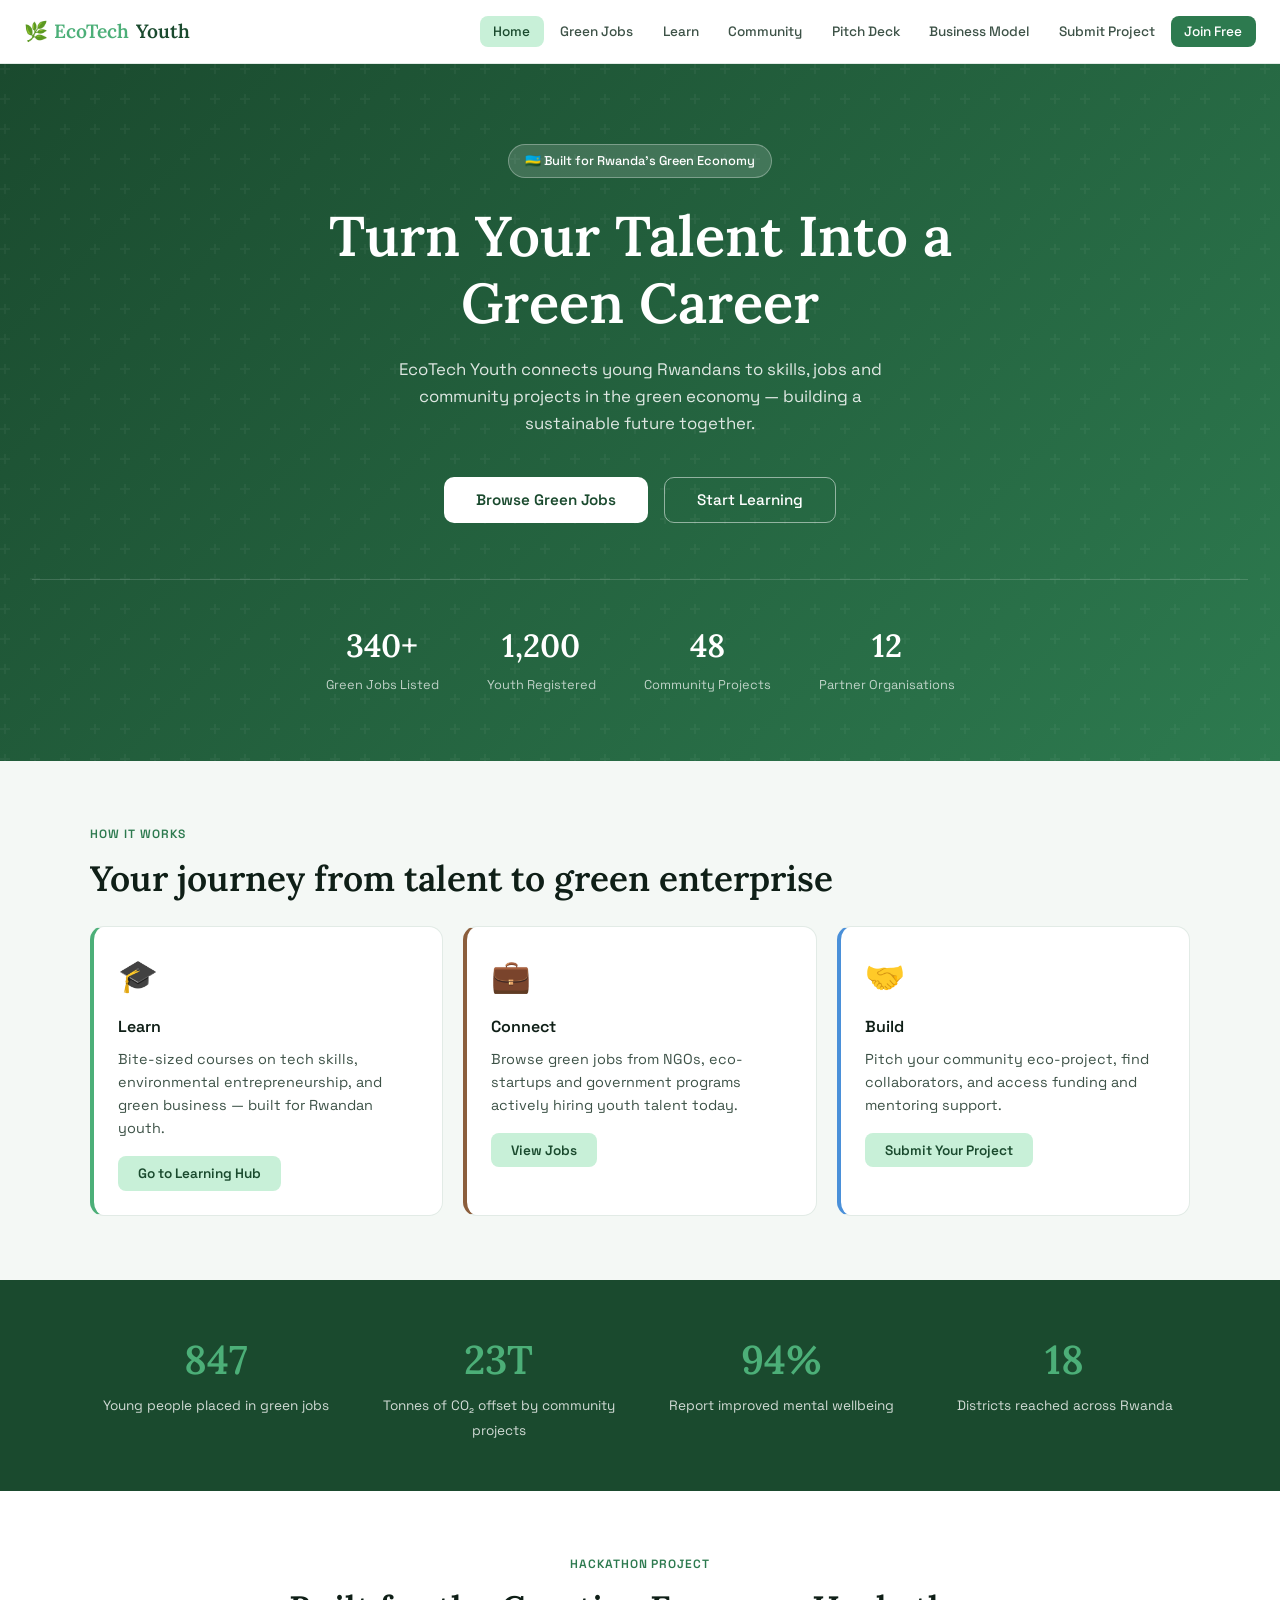
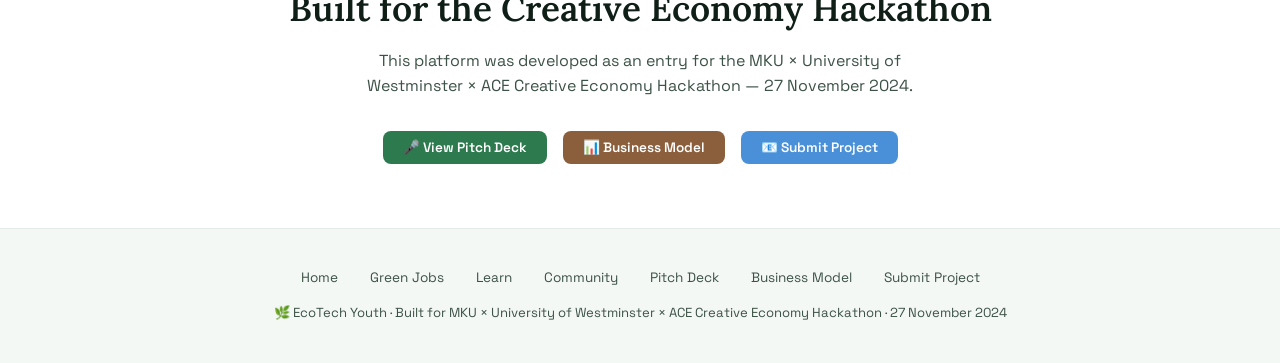
==== index.html @ d00755b8 "Add files via upload" ====
<!DOCTYPE html>
<html lang="en">
<head>
<meta charset="UTF-8">
<meta name="viewport" content="width=device-width, initial-scale=1, viewport-fit=cover">
<title>EcoTech Youth — Rwanda's Green Economy Platform</title>
<link href="https://fonts.googleapis.com/css2?family=Space+Grotesk:wght@400;500;600;700&family=Lora:ital,wght@0,400;0,600;1,400&display=swap" rel="stylesheet">
<style>
:root {
  --green-deep: #1a4a2e; --green-mid: #2d7a4f; --green-fresh: #4caf78;
  --green-light: #c8f0d8; --earth: #8b5e3c; --earth-light: #f5ede4;
  --sky: #e8f4fd; --ink: #0f1f17; --ink-soft: #3d5247;
  --white: #ffffff; --grey-line: #e2ebe6; --grey-soft: #f4f8f5;
  --font-body: 'Space Grotesk', sans-serif; --font-display: 'Lora', serif;
  color-scheme: light;
}
@media (prefers-color-scheme: dark) {
  :root:not([data-theme="light"]) {
    --green-deep:#c8f0d8;--green-mid:#4caf78;--green-fresh:#2d7a4f;
    --green-light:#1a3a28;--earth:#d4a07a;--earth-light:#2a1f18;
    --sky:#0f1e2a;--ink:#e8f4ee;--ink-soft:#a8c4b4;
    --white:#111f17;--grey-line:#1e3028;--grey-soft:#141f1a;
    color-scheme:dark;
  }
}
*,*::before,*::after{box-sizing:border-box;margin:0;padding:0;}
html{scroll-behavior:smooth;}
body{font-family:var(--font-body);background:var(--white);color:var(--ink);font-size:16px;line-height:1.6;}

/* NAV */
nav{position:sticky;top:0;z-index:100;background:var(--white);border-bottom:1px solid var(--grey-line);padding:0 1.5rem;display:flex;align-items:center;justify-content:space-between;height:64px;}
.nav-logo{font-family:var(--font-display);font-size:1.2rem;font-weight:600;color:var(--green-deep);text-decoration:none;display:flex;align-items:center;gap:0.4rem;cursor:pointer;}
.nav-logo span{color:var(--green-fresh);}
.nav-links{display:flex;gap:0.15rem;list-style:none;flex-wrap:wrap;}
.nav-links button{background:none;border:none;font-family:var(--font-body);font-size:0.85rem;font-weight:500;color:var(--ink-soft);padding:0.45rem 0.85rem;border-radius:8px;cursor:pointer;transition:background .15s,color .15s;}
.nav-links button:hover,.nav-links button.active{background:var(--green-light);color:var(--green-deep);}
.nav-cta{background:var(--green-mid)!important;color:var(--white)!important;border-radius:8px!important;}
.nav-cta:hover{background:var(--green-deep)!important;}
.nav-hamburger{display:none;background:none;border:none;font-size:1.5rem;cursor:pointer;color:var(--ink);}
@media(max-width:768px){.nav-links{display:none;}.nav-hamburger{display:block;}}
.nav-links.open{display:flex;flex-direction:column;position:absolute;top:64px;left:0;right:0;background:var(--white);border-bottom:1px solid var(--grey-line);padding:1rem;z-index:99;gap:0.25rem;}

/* PAGES */
.page{display:none;}.page.active{display:block;}

/* HERO */
.hero{background:linear-gradient(135deg,var(--green-deep) 0%,var(--green-mid) 100%);color:var(--white);padding:5rem 2rem 4rem;text-align:center;position:relative;overflow:hidden;}
.hero::before{content:'';position:absolute;inset:0;background:url("data:image/svg+xml,%3Csvg width='60' height='60' viewBox='0 0 60 60' xmlns='http://www.w3.org/2000/svg'%3E%3Cg fill='%23ffffff' fill-opacity='0.04'%3E%3Cpath d='M36 34v-4h-2v4h-4v2h4v4h2v-4h4v-2h-4zm0-30V0h-2v4h-4v2h4v4h2V6h4V4h-4zM6 34v-4H4v4H0v2h4v4h2v-4h4v-2H6zM6 4V0H4v4H0v2h4v4h2V6h4V4H6z'/%3E%3C/g%3E%3C/svg%3E");}
.hero-badge{display:inline-block;background:rgba(255,255,255,0.15);border:1px solid rgba(255,255,255,0.3);padding:.35rem 1rem;border-radius:100px;font-size:.8rem;font-weight:500;margin-bottom:1.5rem;}
.hero h1{font-family:var(--font-display);font-size:clamp(2rem,5vw,3.5rem);font-weight:600;line-height:1.2;max-width:700px;margin:0 auto 1.25rem;}
.hero p{font-size:1.05rem;opacity:.85;max-width:540px;margin:0 auto 2.5rem;}
.hero-actions{display:flex;gap:1rem;justify-content:center;flex-wrap:wrap;}
.btn-primary{background:var(--white);color:var(--green-deep);font-family:var(--font-body);font-weight:600;font-size:.95rem;padding:.8rem 2rem;border-radius:10px;border:none;cursor:pointer;transition:transform .15s,box-shadow .15s;}
.btn-primary:hover{transform:translateY(-2px);box-shadow:0 8px 24px rgba(0,0,0,.2);}
.btn-outline{background:transparent;color:var(--white);font-family:var(--font-body);font-weight:500;font-size:.95rem;padding:.8rem 2rem;border-radius:10px;border:1.5px solid rgba(255,255,255,.5);cursor:pointer;transition:background .15s;}
.btn-outline:hover{background:rgba(255,255,255,.1);}
.hero-stats{display:flex;justify-content:center;gap:3rem;margin-top:3.5rem;padding-top:2.5rem;border-top:1px solid rgba(255,255,255,.15);flex-wrap:wrap;}
.stat{text-align:center;}
.stat-number{font-family:var(--font-display);font-size:2rem;font-weight:600;display:block;}
.stat-label{font-size:.8rem;opacity:.7;}

/* SHARED SECTION */
section{padding:4rem 2rem;}
.section-inner{max-width:1100px;margin:0 auto;}
.section-label{font-size:.75rem;font-weight:600;text-transform:uppercase;letter-spacing:.08em;color:var(--green-mid);margin-bottom:.75rem;}
.section-title{font-family:var(--font-display);font-size:clamp(1.6rem,3vw,2.2rem);font-weight:600;color:var(--ink);margin-bottom:1rem;line-height:1.3;}
.section-sub{color:var(--ink-soft);font-size:1rem;max-width:540px;margin-bottom:2.5rem;}

/* CARDS */
.cards-grid{display:grid;grid-template-columns:repeat(auto-fill,minmax(300px,1fr));gap:1.25rem;}
.card{background:var(--white);border:1px solid var(--grey-line);border-radius:14px;padding:1.5rem;transition:box-shadow .2s,transform .2s;}
.card:hover{box-shadow:0 8px 32px rgba(0,0,0,.08);transform:translateY(-3px);}

/* JOB BOARD */
.job-filters{display:flex;gap:.75rem;margin-bottom:2rem;flex-wrap:wrap;}
.filter-btn{background:var(--grey-soft);border:1.5px solid var(--grey-line);border-radius:100px;padding:.4rem 1.1rem;font-family:var(--font-body);font-size:.85rem;font-weight:500;color:var(--ink-soft);cursor:pointer;transition:all .15s;}
.filter-btn:hover,.filter-btn.active{background:var(--green-light);border-color:var(--green-fresh);color:var(--green-deep);}
.job-card{display:flex;flex-direction:column;gap:.75rem;}
.job-top{display:flex;justify-content:space-between;align-items:flex-start;gap:1rem;}
.job-org{display:flex;align-items:center;gap:.75rem;}
.org-icon{width:44px;height:44px;border-radius:10px;display:flex;align-items:center;justify-content:center;font-size:1.3rem;flex-shrink:0;}
.org-name{font-weight:600;font-size:.9rem;color:var(--ink);}
.org-loc{font-size:.8rem;color:var(--ink-soft);}
.job-badge{font-size:.72rem;font-weight:600;padding:.3rem .75rem;border-radius:100px;white-space:nowrap;}
.badge-green{background:var(--green-light);color:var(--green-deep);}
.badge-earth{background:var(--earth-light);color:var(--earth);}
.badge-sky{background:var(--sky);color:#1a5a7a;}
.job-title{font-weight:600;font-size:1.05rem;color:var(--ink);}
.job-desc{font-size:.88rem;color:var(--ink-soft);line-height:1.5;}
.job-tags{display:flex;gap:.5rem;flex-wrap:wrap;}
.tag{font-size:.75rem;padding:.25rem .65rem;background:var(--grey-soft);border-radius:100px;color:var(--ink-soft);}
.job-footer{display:flex;justify-content:space-between;align-items:center;padding-top:.75rem;border-top:1px solid var(--grey-line);}
.job-pay{font-weight:600;font-size:.9rem;color:var(--green-mid);}
.job-deadline{font-size:.8rem;color:var(--ink-soft);}
.apply-btn{background:var(--green-mid);color:var(--white);border:none;border-radius:8px;padding:.5rem 1.25rem;font-family:var(--font-body);font-size:.85rem;font-weight:600;cursor:pointer;transition:background .15s;}
.apply-btn:hover{background:var(--green-deep);}

/* LEARNING */
.course-card{display:flex;flex-direction:column;gap:1rem;}
.course-thumb{height:140px;border-radius:10px;display:flex;align-items:center;justify-content:center;font-size:3rem;}
.progress-bar{height:5px;background:var(--grey-line);border-radius:100px;overflow:hidden;margin-top:.5rem;}
.progress-fill{height:100%;background:var(--green-fresh);border-radius:100px;}
.course-meta{display:flex;justify-content:space-between;align-items:center;font-size:.8rem;color:var(--ink-soft);}
.course-title{font-weight:600;font-size:1rem;color:var(--ink);}
.course-desc{font-size:.88rem;color:var(--ink-soft);}
.start-btn{background:var(--green-light);color:var(--green-deep);border:none;border-radius:8px;padding:.55rem 1.25rem;font-family:var(--font-body);font-size:.85rem;font-weight:600;cursor:pointer;transition:background .15s;align-self:flex-start;}
.start-btn:hover{background:var(--green-fresh);color:var(--white);}

/* COMMUNITY */
.community-grid{display:grid;grid-template-columns:1fr 1fr;gap:1.25rem;}
@media(max-width:700px){.community-grid{grid-template-columns:1fr;}}
.project-card{display:flex;flex-direction:column;gap:.75rem;}
.project-header{display:flex;align-items:center;gap:.75rem;}
.project-icon{width:48px;height:48px;border-radius:12px;display:flex;align-items:center;justify-content:center;font-size:1.5rem;flex-shrink:0;}
.project-title{font-weight:600;font-size:1rem;}
.project-author{font-size:.8rem;color:var(--ink-soft);}
.project-desc{font-size:.88rem;color:var(--ink-soft);line-height:1.5;}
.project-funding{display:flex;justify-content:space-between;align-items:center;padding-top:.75rem;border-top:1px solid var(--grey-line);}
.funding-bar{flex:1;height:6px;background:var(--grey-line);border-radius:100px;overflow:hidden;margin:0 1rem;}
.funding-fill{height:100%;background:linear-gradient(90deg,var(--green-fresh),var(--green-mid));border-radius:100px;}
.funding-label{font-size:.78rem;color:var(--ink-soft);white-space:nowrap;}
.funding-pct{font-weight:700;font-size:.85rem;color:var(--green-mid);}
.support-btn{background:var(--green-mid);color:var(--white);border:none;border-radius:8px;padding:.5rem 1.1rem;font-family:var(--font-body);font-size:.82rem;font-weight:600;cursor:pointer;transition:background .15s;}
.support-btn:hover{background:var(--green-deep);}

/* IMPACT */
.impact-strip{background:var(--green-deep);color:var(--white);padding:3rem 2rem;}
.impact-grid{max-width:1100px;margin:0 auto;display:grid;grid-template-columns:repeat(auto-fit,minmax(200px,1fr));gap:2rem;text-align:center;}
.impact-num{font-family:var(--font-display);font-size:2.5rem;font-weight:600;color:var(--green-fresh);display:block;}
.impact-label{font-size:.85rem;opacity:.8;}

/* PITCH DECK */
.pitch-nav{display:flex;align-items:center;justify-content:space-between;margin-bottom:1.5rem;gap:1rem;}
.pitch-counter{font-size:.9rem;color:var(--ink-soft);font-weight:500;}
.slide-btn{background:var(--grey-soft);border:1.5px solid var(--grey-line);border-radius:8px;padding:.5rem 1.2rem;font-family:var(--font-body);font-size:.9rem;font-weight:600;color:var(--ink);cursor:pointer;transition:all .15s;}
.slide-btn:hover:not(:disabled){background:var(--green-light);border-color:var(--green-fresh);color:var(--green-deep);}
.slide-btn:disabled{opacity:.35;cursor:not-allowed;}
.slide-dots{display:flex;gap:.5rem;}
.dot{width:8px;height:8px;border-radius:50%;background:var(--grey-line);cursor:pointer;transition:background .15s;}
.dot.active{background:var(--green-mid);}
.pitch-slide{display:none;background:linear-gradient(135deg,var(--green-deep),var(--green-mid));border-radius:20px;padding:3rem 2.5rem;color:var(--white);min-height:380px;position:relative;overflow:hidden;}
.pitch-slide.active{display:flex;flex-direction:column;justify-content:center;}
.pitch-slide::before{content:'';position:absolute;top:-40px;right:-40px;width:200px;height:200px;background:rgba(255,255,255,.05);border-radius:50%;}
.pitch-slide::after{content:'';position:absolute;bottom:-60px;left:-30px;width:160px;height:160px;background:rgba(255,255,255,.04);border-radius:50%;}
.slide-num{font-size:.75rem;opacity:.6;margin-bottom:1rem;font-weight:500;}
.slide-title{font-family:var(--font-display);font-size:clamp(1.5rem,3vw,2.2rem);font-weight:600;margin-bottom:1.25rem;line-height:1.2;}
.slide-body{font-size:.95rem;opacity:.88;line-height:1.7;max-width:620px;}
.slide-body ul{padding-left:1.25rem;margin-top:.5rem;}
.slide-body li{margin-bottom:.4rem;}
.slide-emoji{font-size:3rem;margin-bottom:1rem;}
.slide-cols{display:grid;grid-template-columns:1fr 1fr;gap:1.5rem;margin-top:1rem;}
.slide-col{background:rgba(255,255,255,.1);border-radius:12px;padding:1rem;}
.slide-col-title{font-weight:600;font-size:.9rem;margin-bottom:.5rem;}
.slide-col-body{font-size:.82rem;opacity:.85;line-height:1.6;}
.timer-bar{position:absolute;bottom:0;left:0;height:3px;background:var(--green-fresh);transition:width .3s;}

/* ENTERPRISE MODEL */
.biz-grid{display:grid;grid-template-columns:repeat(auto-fill,minmax(260px,1fr));gap:1.25rem;margin-bottom:2rem;}
.biz-card{border-radius:14px;padding:1.5rem;border:1px solid var(--grey-line);}
.biz-icon{font-size:1.8rem;margin-bottom:.75rem;}
.biz-title{font-weight:600;font-size:1rem;margin-bottom:.5rem;color:var(--ink);}
.biz-desc{font-size:.85rem;color:var(--ink-soft);line-height:1.6;}
.revenue-row{display:flex;align-items:center;gap:1rem;padding:.85rem 1.2rem;background:var(--grey-soft);border-radius:10px;margin-bottom:.6rem;}
.rev-icon{font-size:1.3rem;}
.rev-name{font-weight:600;font-size:.9rem;flex:1;}
.rev-amount{font-weight:700;font-size:.95rem;color:var(--green-mid);}
.rev-bar-wrap{flex:2;height:8px;background:var(--grey-line);border-radius:100px;overflow:hidden;}
.rev-bar{height:100%;background:linear-gradient(90deg,var(--green-fresh),var(--green-mid));border-radius:100px;}

/* SUBMIT PROJECT */
.submit-form{max-width:680px;margin:0 auto;}
.form-group{margin-bottom:1.25rem;}
.form-label{display:block;font-weight:600;font-size:.88rem;margin-bottom:.5rem;color:var(--ink);}
.form-input,.form-textarea,.form-select{width:100%;border:1.5px solid var(--grey-line);border-radius:10px;padding:.75rem 1rem;font-family:var(--font-body);font-size:.9rem;color:var(--ink);background:var(--white);outline:none;transition:border-color .15s;}
.form-input:focus,.form-textarea:focus,.form-select:focus{border-color:var(--green-fresh);}
.form-textarea{resize:vertical;min-height:120px;}
.form-row{display:grid;grid-template-columns:1fr 1fr;gap:1rem;}
@media(max-width:600px){.form-row{grid-template-columns:1fr;}}
.form-submit{background:var(--green-mid);color:var(--white);border:none;border-radius:12px;padding:.9rem 2.5rem;font-family:var(--font-body);font-size:1rem;font-weight:600;cursor:pointer;transition:background .15s;width:100%;margin-top:.5rem;}
.form-submit:hover{background:var(--green-deep);}
.form-note{font-size:.8rem;color:var(--ink-soft);margin-top:.4rem;}
.submit-success{text-align:center;padding:3rem 1rem;display:none;}
.submit-success .big-check{font-size:4rem;display:block;margin-bottom:1rem;}
.submit-success h3{font-family:var(--font-display);font-size:1.5rem;margin-bottom:.75rem;}
.submit-success p{color:var(--ink-soft);max-width:420px;margin:0 auto;}
.char-counter{font-size:.75rem;color:var(--ink-soft);text-align:right;margin-top:.25rem;}

/* MODAL */
.modal-overlay{display:none;position:fixed;inset:0;background:rgba(0,0,0,.5);z-index:200;align-items:center;justify-content:center;padding:1rem;}
.modal-overlay.open{display:flex;}
.modal{background:var(--white);border-radius:16px;padding:2rem;max-width:480px;width:100%;position:relative;}
.modal-close{position:absolute;top:1rem;right:1rem;background:var(--grey-soft);border:none;border-radius:8px;width:32px;height:32px;cursor:pointer;font-size:1rem;display:flex;align-items:center;justify-content:center;color:var(--ink-soft);}
.modal h3{font-family:var(--font-display);font-size:1.3rem;margin-bottom:.5rem;color:var(--ink);}
.modal p{font-size:.9rem;color:var(--ink-soft);margin-bottom:1.5rem;}
.modal-input{width:100%;border:1.5px solid var(--grey-line);border-radius:10px;padding:.75rem 1rem;font-family:var(--font-body);font-size:.9rem;color:var(--ink);background:var(--white);margin-bottom:1rem;outline:none;transition:border-color .15s;}
.modal-input:focus{border-color:var(--green-fresh);}
.modal-submit{width:100%;background:var(--green-mid);color:var(--white);border:none;border-radius:10px;padding:.85rem;font-family:var(--font-body);font-size:1rem;font-weight:600;cursor:pointer;transition:background .15s;}
.modal-submit:hover{background:var(--green-deep);}
.success-msg{display:none;text-align:center;padding:1rem 0;}
.success-msg .check{font-size:3rem;display:block;margin-bottom:.75rem;}
.success-msg h4{font-family:var(--font-display);font-size:1.2rem;margin-bottom:.5rem;}
.success-msg p{color:var(--ink-soft);font-size:.9rem;}

/* TOAST */
.toast{position:fixed;bottom:2rem;right:2rem;background:var(--green-deep);color:var(--white);padding:.85rem 1.5rem;border-radius:10px;font-size:.9rem;font-weight:500;z-index:300;transform:translateY(100px);opacity:0;transition:transform .3s,opacity .3s;max-width:320px;}
.toast.show{transform:translateY(0);opacity:1;}

/* FOOTER */
footer{background:var(--grey-soft);border-top:1px solid var(--grey-line);padding:2.5rem 2rem;text-align:center;}
.footer-links{display:flex;justify-content:center;gap:2rem;margin-bottom:1rem;flex-wrap:wrap;}
.footer-links button{background:none;border:none;font-family:var(--font-body);font-size:.85rem;color:var(--ink-soft);cursor:pointer;transition:color .15s;}
.footer-links button:hover{color:var(--green-mid);}
.footer-copy{font-size:.82rem;color:var(--ink-soft);}
</style>
</head>
<body>

<!-- NAV -->
<nav>
  <div class="nav-logo" data-fn="showPage('home')">🌿 <span>EcoTech</span>Youth</div>
  <button class="nav-hamburger" data-fn="toggleMobileNav()">☰</button>
  <ul class="nav-links" id="main-nav">
    <li><button data-fn="showPage('home')" id="nav-home" class="active">Home</button></li>
    <li><button data-fn="showPage('jobs')" id="nav-jobs">Green Jobs</button></li>
    <li><button data-fn="showPage('learn')" id="nav-learn">Learn</button></li>
    <li><button data-fn="showPage('community')" id="nav-community">Community</button></li>
    <li><button data-fn="showPage('pitch')" id="nav-pitch">Pitch Deck</button></li>
    <li><button data-fn="showPage('enterprise')" id="nav-enterprise">Business Model</button></li>
    <li><button data-fn="showPage('submit')" id="nav-submit">Submit Project</button></li>
    <li><button data-fn="openModal()" class="nav-cta">Join Free</button></li>
  </ul>
</nav>

<!-- ═══════════════════════════════════════ HOME ═══════════════════════════════════════ -->
<div class="page active" id="page-home">
  <div class="hero">
    <div class="hero-badge">🇷🇼 Built for Rwanda's Green Economy</div>
    <h1>Turn Your Talent Into a Green Career</h1>
    <p>EcoTech Youth connects young Rwandans to skills, jobs and community projects in the green economy — building a sustainable future together.</p>
    <div class="hero-actions">
      <button class="btn-primary" data-fn="showPage('jobs')">Browse Green Jobs</button>
      <button class="btn-outline" data-fn="showPage('learn')">Start Learning</button>
    </div>
    <div class="hero-stats">
      <div class="stat"><span class="stat-number">340+</span><span class="stat-label">Green Jobs Listed</span></div>
      <div class="stat"><span class="stat-number">1,200</span><span class="stat-label">Youth Registered</span></div>
      <div class="stat"><span class="stat-number">48</span><span class="stat-label">Community Projects</span></div>
      <div class="stat"><span class="stat-number">12</span><span class="stat-label">Partner Organisations</span></div>
    </div>
  </div>

  <section style="background:var(--grey-soft);">
    <div class="section-inner">
      <div class="section-label">How it works</div>
      <div class="section-title">Your journey from talent to green enterprise</div>
      <div class="cards-grid" style="margin-top:1.5rem;">
        <div class="card" style="border-left:4px solid var(--green-fresh);">
          <div style="font-size:2rem;margin-bottom:.75rem;">🎓</div>
          <div style="font-weight:600;font-size:1rem;margin-bottom:.5rem;">Learn</div>
          <div style="font-size:.9rem;color:var(--ink-soft);">Bite-sized courses on tech skills, environmental entrepreneurship, and green business — built for Rwandan youth.</div>
          <button class="start-btn" style="margin-top:1rem;" data-fn="showPage('learn')">Go to Learning Hub</button>
        </div>
        <div class="card" style="border-left:4px solid var(--earth);">
          <div style="font-size:2rem;margin-bottom:.75rem;">💼</div>
          <div style="font-weight:600;font-size:1rem;margin-bottom:.5rem;">Connect</div>
          <div style="font-size:.9rem;color:var(--ink-soft);">Browse green jobs from NGOs, eco-startups and government programs actively hiring youth talent today.</div>
          <button class="start-btn" style="margin-top:1rem;" data-fn="showPage('jobs')">View Jobs</button>
        </div>
        <div class="card" style="border-left:4px solid #4a90d9;">
          <div style="font-size:2rem;margin-bottom:.75rem;">🤝</div>
          <div style="font-weight:600;font-size:1rem;margin-bottom:.5rem;">Build</div>
          <div style="font-size:.9rem;color:var(--ink-soft);">Pitch your community eco-project, find collaborators, and access funding and mentoring support.</div>
          <button class="start-btn" style="margin-top:1rem;" data-fn="showPage('submit')">Submit Your Project</button>
        </div>
      </div>
    </div>
  </section>

  <div class="impact-strip">
    <div class="impact-grid">
      <div><span class="impact-num">847</span><span class="impact-label">Young people placed in green jobs</span></div>
      <div><span class="impact-num">23T</span><span class="impact-label">Tonnes of CO₂ offset by community projects</span></div>
      <div><span class="impact-num">94%</span><span class="impact-label">Report improved mental wellbeing</span></div>
      <div><span class="impact-num">18</span><span class="impact-label">Districts reached across Rwanda</span></div>
    </div>
  </div>

  <section>
    <div class="section-inner" style="text-align:center;">
      <div class="section-label">Hackathon Project</div>
      <div class="section-title">Built for the Creative Economy Hackathon</div>
      <p style="color:var(--ink-soft);max-width:580px;margin:0 auto 2rem;">This platform was developed as an entry for the MKU × University of Westminster × ACE Creative Economy Hackathon — 27 November 2024.</p>
      <div style="display:flex;gap:1rem;justify-content:center;flex-wrap:wrap;">
        <button class="apply-btn" data-fn="showPage('pitch')">🎤 View Pitch Deck</button>
        <button class="apply-btn" style="background:var(--earth);" data-fn="showPage('enterprise')">📊 Business Model</button>
        <button class="apply-btn" style="background:#4a90d9;" data-fn="showPage('submit')">📧 Submit Project</button>
      </div>
    </div>
  </section>
</div>

<!-- ═══════════════════════════════════════ JOBS ═══════════════════════════════════════ -->
<div class="page" id="page-jobs">
  <section>
    <div class="section-inner">
      <div class="section-label">Green Jobs Board</div>
      <div class="section-title">Opportunities in Rwanda's green economy</div>
      <div class="section-sub">Find roles in solar energy, sustainable agriculture, eco-tourism, environmental education and more.</div>
      <div class="job-filters">
        <button class="filter-btn active" data-fn="filterJobs(this,'all')">All Jobs</button>
        <button class="filter-btn" data-fn="filterJobs(this,'energy')">Clean Energy</button>
        <button class="filter-btn" data-fn="filterJobs(this,'agri')">Eco Agriculture</button>
        <button class="filter-btn" data-fn="filterJobs(this,'media')">Green Media</button>
        <button class="filter-btn" data-fn="filterJobs(this,'education')">Education</button>
      </div>
      <div class="cards-grid" id="jobs-container"></div>
    </div>
  </section>
</div>

<!-- ═══════════════════════════════════════ LEARN ═══════════════════════════════════════ -->
<div class="page" id="page-learn">
  <section>
    <div class="section-inner">
      <div class="section-label">Learning Hub</div>
      <div class="section-title">Build skills the green economy needs</div>
      <div class="section-sub">Free micro-courses combining tech, environment and enterprise — learn at your own pace.</div>
      <div class="cards-grid" id="courses-container"></div>
    </div>
  </section>
</div>

<!-- ═══════════════════════════════════════ COMMUNITY ═══════════════════════════════════════ -->
<div class="page" id="page-community">
  <section>
    <div class="section-inner">
      <div class="section-label">Community Projects</div>
      <div class="section-title">Youth-led eco-solutions across Rwanda</div>
      <div class="section-sub">Browse active community projects, support them, or pitch your own idea to get funded and mentored.</div>
      <div style="margin-bottom:2rem;">
        <button class="apply-btn" data-fn="showPage('submit')">+ Pitch Your Project</button>
      </div>
      <div class="community-grid" id="community-container"></div>
    </div>
  </section>
</div>

<!-- ═══════════════════════════════════════ PITCH DECK ═══════════════════════════════════════ -->
<div class="page" id="page-pitch">
  <section>
    <div class="section-inner">
      <div class="section-label">Hackathon Pitch Deck</div>
      <div class="section-title">EcoTech Youth — 3-Minute Pitch</div>
      <div class="section-sub">Our full presentation for the Creative Economy Hackathon. Navigate slide by slide.</div>

      <div class="pitch-nav">
        <button class="slide-btn" id="prev-btn" data-fn="changeSlide(-1)" disabled>← Previous</button>
        <div style="display:flex;flex-direction:column;align-items:center;gap:.6rem;">
          <div class="pitch-counter" id="slide-counter">Slide 1 of 7</div>
          <div class="slide-dots" id="slide-dots"></div>
        </div>
        <button class="slide-btn" id="next-btn" data-fn="changeSlide(1)">Next →</button>
      </div>

      <div id="slides-container"></div>

      <div style="margin-top:1.5rem;display:flex;gap:1rem;flex-wrap:wrap;">
        <button class="apply-btn" data-fn="startAutoPlay()">▶ Auto-Play (3 min)</button>
        <button class="apply-btn" style="background:var(--grey-soft);color:var(--ink);" data-fn="stopAutoPlay()">⏹ Stop</button>
        <button class="apply-btn" style="background:var(--earth);" data-fn="showPage('enterprise')">View Business Model →</button>
      </div>
    </div>
  </section>
</div>

<!-- ═══════════════════════════════════════ ENTERPRISE MODEL ═══════════════════════════════════════ -->
<div class="page" id="page-enterprise">
  <section>
    <div class="section-inner">
      <div class="section-label">Business Model</div>
      <div class="section-title">How EcoTech Youth sustains itself</div>
      <div class="section-sub">A multi-stream revenue model built for long-term self-sustainability — not dependent on donations alone.</div>

      <div class="section-label" style="margin-bottom:.75rem;margin-top:.5rem;">Value Proposition</div>
      <div class="biz-grid">
        <div class="biz-card" style="background:var(--green-light);border-color:var(--green-fresh);">
          <div class="biz-icon">🌱</div>
          <div class="biz-title">For Youth</div>
          <div class="biz-desc">Free access to green job listings, skill-building courses, and project funding — lowering every barrier to entry into the green economy.</div>
        </div>
        <div class="biz-card" style="background:var(--earth-light);border-color:#d4a07a;">
          <div class="biz-icon">🏢</div>
          <div class="biz-title">For Employers</div>
          <div class="biz-desc">Access a pipeline of job-ready, trained green-economy talent. Post jobs, host training, and build employer brand with youth audiences.</div>
        </div>
        <div class="biz-card" style="background:var(--sky);border-color:#90c7f5;">
          <div class="biz-icon">🤝</div>
          <div class="biz-title">For Partners</div>
          <div class="biz-desc">NGOs, government and universities get a trusted platform to reach youth, deploy programs, and measure real-world environmental impact.</div>
        </div>
      </div>

      <div class="section-label" style="margin:2rem 0 1rem;">Revenue Streams</div>
      <div id="revenue-container"></div>

      <div class="section-label" style="margin:2.5rem 0 1rem;">Growth Roadmap</div>
      <div class="cards-grid">
        <div class="card">
          <div style="font-weight:700;font-size:.85rem;color:var(--green-mid);margin-bottom:.5rem;">PHASE 1 · Months 1–6</div>
          <div style="font-weight:600;font-size:1rem;margin-bottom:.5rem;">Launch & Validate</div>
          <div style="font-size:.85rem;color:var(--ink-soft);line-height:1.7;">Launch platform with 50 green jobs. Onboard 300 youth users. Partner with 3 NGOs. Run 2 pilot training cohorts. Validate job placement model.</div>
        </div>
        <div class="card">
          <div style="font-weight:700;font-size:.85rem;color:var(--earth);margin-bottom:.5rem;">PHASE 2 · Months 7–18</div>
          <div style="font-weight:600;font-size:1rem;margin-bottom:.5rem;">Scale & Monetise</div>
          <div style="font-size:.85rem;color:var(--ink-soft);line-height:1.7;">Reach 1,000 users across 5 districts. Launch employer subscription. Publish first community project reports. Seek government endorsement.</div>
        </div>
        <div class="card">
          <div style="font-weight:700;font-size:.85rem;color:#4a90d9;margin-bottom:.5rem;">PHASE 3 · Year 2+</div>
          <div style="font-weight:600;font-size:1rem;margin-bottom:.5rem;">Regional Expansion</div>
          <div style="font-size:.85rem;color:var(--ink-soft);line-height:1.7;">Expand to Uganda, Kenya, Tanzania. License platform to universities. Launch EcoTech Youth Fellowship for top project founders.</div>
        </div>
      </div>

      <div class="section-label" style="margin:2.5rem 0 1rem;">Impact Metrics We Track</div>
      <div class="biz-grid">
        <div class="biz-card"><div class="biz-icon">👩‍💼</div><div class="biz-title">Jobs Created</div><div class="biz-desc">Number of youth placed in verified green economy roles through the platform.</div></div>
        <div class="biz-card"><div class="biz-icon">🌍</div><div class="biz-title">CO₂ Offset</div><div class="biz-desc">Tonnes of carbon reduced or offset through community projects supported on the platform.</div></div>
        <div class="biz-card"><div class="biz-icon">🧠</div><div class="biz-title">Wellbeing Score</div><div class="biz-desc">Self-reported mental health improvement among active users (target: 85%+).</div></div>
        <div class="biz-card"><div class="biz-icon">🎓</div><div class="biz-title">Skills Completed</div><div class="biz-desc">Total course completions, tracking how many youth are upskilled per quarter.</div></div>
      </div>
    </div>
  </section>
</div>

<!-- ═══════════════════════════════════════ SUBMIT PROJECT ═══════════════════════════════════════ -->
<div class="page" id="page-submit">
  <section>
    <div class="section-inner">
      <div class="section-label">Submit Your Project</div>
      <div class="section-title">Pitch your idea to the hackathon panel</div>
      <div class="section-sub">Fill in the form below — your project submission will be sent directly to the hackathon organisers at <strong>hackathon@mku.ac.rw</strong> and <strong>ace@africacreativeenterprise.com</strong>.</div>

      <div class="submit-form">
        <div id="submit-form-body">

          <div style="background:var(--green-light);border-radius:12px;padding:1rem 1.25rem;margin-bottom:1.75rem;font-size:.88rem;color:var(--green-deep);line-height:1.6;">
            📋 <strong>Hackathon brief:</strong> Teams develop and pitch a creative economy business concept addressing jobs, growth, mental health, wellbeing, and sustainability in Rwanda. Pitches are 3 minutes. Judging covers Innovation, Viability, Wellbeing Impact, Cultural Impact, and Pitch Quality — 20% each.
          </div>

          <div class="form-row">
            <div class="form-group">
              <label class="form-label">Your Full Name *</label>
              <input class="form-input" id="f-name" type="text" placeholder="e.g. Jean-Paul Nkurunziza">
            </div>
            <div class="form-group">
              <label class="form-label">Student ID *</label>
              <input class="form-input" id="f-studentid" type="text" placeholder="e.g. MKU2024/CS/001">
            </div>
          </div>

          <div class="form-row">
            <div class="form-group">
              <label class="form-label">Your Email Address *</label>
              <input class="form-input" id="f-email" type="email" placeholder="yourname@mku.ac.rw">
            </div>
            <div class="form-group">
              <label class="form-label">Phone Number</label>
              <input class="form-input" id="f-phone" type="tel" placeholder="+250 7XX XXX XXX">
            </div>
          </div>

          <div class="form-row">
            <div class="form-group">
              <label class="form-label">Faculty / Department *</label>
              <input class="form-input" id="f-faculty" type="text" placeholder="e.g. Computer Science">
            </div>
            <div class="form-group">
              <label class="form-label">Year of Study *</label>
              <select class="form-select" id="f-year">
                <option value="">Select year…</option>
                <option>Year 1</option><option>Year 2</option><option>Year 3</option><option>Year 4</option><option>Postgraduate</option>
              </select>
            </div>
          </div>

          <div class="form-group">
            <label class="form-label">Project / Business Name *</label>
            <input class="form-input" id="f-projname" type="text" placeholder="e.g. EcoTech Youth">
          </div>

          <div class="form-group">
            <label class="form-label">Primary Theme *</label>
            <select class="form-select" id="f-theme">
              <option value="">Select the main theme…</option>
              <option>Creativity & Entrepreneurship</option>
              <option>Job Creation & Economic Growth</option>
              <option>Mental Health & Wellbeing</option>
              <option>Community Impact</option>
              <option>Culture & Heritage</option>
              <option>Environmental Sustainability</option>
              <option>Multi-theme (combines all 6)</option>
            </select>
          </div>

          <div class="form-group">
            <label class="form-label">Project Summary (the problem & your solution) *</label>
            <textarea class="form-textarea" id="f-summary" maxlength="500" oninput="updateChar('f-summary','char-summary',500)" placeholder="Describe the problem you are solving and your creative solution in 2–4 sentences…"></textarea>
            <div class="char-counter"><span id="char-summary">0</span>/500 characters</div>
          </div>

          <div class="form-group">
            <label class="form-label">How does it address all 6 hackathon themes? *</label>
            <textarea class="form-textarea" id="f-themes" maxlength="600" oninput="updateChar('f-themes','char-themes',600)" placeholder="Explain briefly how your project touches on creativity, jobs, mental health, community, culture, and environment…"></textarea>
            <div class="char-counter"><span id="char-themes">0</span>/600 characters</div>
          </div>

          <div class="form-group">
            <label class="form-label">How does the business make money?</label>
            <textarea class="form-textarea" id="f-revenue" style="min-height:90px;" maxlength="400" oninput="updateChar('f-revenue','char-revenue',400)" placeholder="Describe your revenue model — subscriptions, partnerships, fees, etc."></textarea>
            <div class="char-counter"><span id="char-revenue">0</span>/400 characters</div>
          </div>

          <div class="form-row">
            <div class="form-group">
              <label class="form-label">Team Members (if any)</label>
              <input class="form-input" id="f-team" type="text" placeholder="Names separated by commas">
            </div>
            <div class="form-group">
              <label class="form-label">Project Stage</label>
              <select class="form-select" id="f-stage">
                <option value="">Select stage…</option>
                <option>Idea / Concept</option>
                <option>Prototype / Demo built</option>
                <option>Pilot / Testing</option>
                <option>Early stage — some users</option>
              </select>
            </div>
          </div>

          <div class="form-group">
            <label class="form-label">Anything else you want the judges to know?</label>
            <textarea class="form-textarea" id="f-extra" style="min-height:80px;" maxlength="300" oninput="updateChar('f-extra','char-extra',300)" placeholder="Optional — unique strengths, your inspiration, what support you need…"></textarea>
            <div class="char-counter"><span id="char-extra">0</span>/300 characters</div>
          </div>

          <div style="background:var(--grey-soft);border-radius:12px;padding:1rem 1.25rem;margin-bottom:1.25rem;font-size:.85rem;color:var(--ink-soft);line-height:1.7;">
            📧 On submission, a copy of your project details will be prepared for you to send to:<br>
            <strong style="color:var(--ink);">hackathon@mku.ac.rw</strong> and <strong style="color:var(--ink);">ace@africacreativeenterprise.com</strong><br>
            Deadline: <strong style="color:var(--green-mid);">Friday 27 November 2024, 12:00 noon</strong>
          </div>

          <button class="form-submit" data-fn="submitProject()">📧 Submit My Project to Hackathon</button>
        </div>

        <div class="submit-success" id="submit-success">
          <span class="big-check">🎉</span>
          <h3>Project Submitted!</h3>
          <p id="submit-success-msg">Your project has been prepared. Open your email app to send it to the hackathon panel — good luck!</p>
          <div style="margin-top:2rem;display:flex;gap:1rem;justify-content:center;flex-wrap:wrap;">
            <button class="apply-btn" id="email-btn" data-fn="openEmail()">📧 Open in Email App</button>
            <button class="apply-btn" style="background:var(--grey-soft);color:var(--ink);" data-fn="resetForm()">Submit Another</button>
          </div>
          <div style="margin-top:1.5rem;background:var(--green-light);border-radius:12px;padding:1rem 1.5rem;font-size:.85rem;color:var(--green-deep);text-align:left;line-height:1.7;" id="email-preview"></div>
        </div>
      </div>
    </div>
  </section>
</div>

<!-- MODAL -->
<div class="modal-overlay" id="modal">
  <div class="modal">
    <button class="modal-close" data-fn="closeModal()">✕</button>
    <div id="modal-form">
      <h3>Join EcoTech Youth</h3>
      <p>Connect to Rwanda's green economy — free for all youth.</p>
      <input type="text" class="modal-input" placeholder="Full name" id="modal-name">
      <input type="email" class="modal-input" placeholder="Email address" id="modal-email">
      <input type="text" class="modal-input" placeholder="University / Institution" id="modal-uni">
      <button class="modal-submit" data-fn="submitJoin()">Join the Platform</button>
    </div>
    <div class="success-msg" id="modal-success">
      <span class="check">✅</span>
      <h4>Welcome to EcoTech Youth!</h4>
      <p>You're now part of Rwanda's green economy movement.</p>
    </div>
  </div>
</div>

<div class="toast" id="toast"></div>

<!-- FOOTER -->
<footer>
  <div class="footer-links">
    <button data-fn="showPage('home')">Home</button>
    <button data-fn="showPage('jobs')">Green Jobs</button>
    <button data-fn="showPage('learn')">Learn</button>
    <button data-fn="showPage('community')">Community</button>
    <button data-fn="showPage('pitch')">Pitch Deck</button>
    <button data-fn="showPage('enterprise')">Business Model</button>
    <button data-fn="showPage('submit')">Submit Project</button>
  </div>
  <div class="footer-copy">🌿 EcoTech Youth · Built for MKU × University of Westminster × ACE Creative Economy Hackathon · 27 November 2024</div>
</footer>

<script>
// ══════════════════════════════════════════════════════
// DATA
// ══════════════════════════════════════════════════════
const jobs = [
  {category:'energy',icon:'☀️',iconBg:'#fff9e6',org:'Rwanda Energy Group',location:'Kigali',title:'Solar Installation Technician (Trainee)',desc:'Join our youth solar program — learn to install and maintain solar panels in rural communities while earning a stipend.',tags:['Solar','Technical','Field Work'],pay:'RWF 80,000/mo',deadline:'Closes Dec 15',badge:'Full Time',badgeClass:'badge-green'},
  {category:'media',icon:'📸',iconBg:'#f0f4ff',org:'Green Earth Media',location:'Kigali / Remote',title:'Environmental Content Creator',desc:'Create compelling stories about Rwanda's natural environment for digital platforms — photography, video, and social media.',tags:['Content','Photography','Social Media'],pay:'RWF 60,000/mo',deadline:'Closes Dec 20',badge:'Part Time',badgeClass:'badge-sky'},
  {category:'agri',icon:'🌱',iconBg:'#f0faf4',org:'AgriRwanda Cooperative',location:'Musanze',title:'Sustainable Farming Coordinator',desc:'Support small-scale farmers in adopting eco-friendly practices. Requires passion for agriculture and community development.',tags:['Agriculture','Community','Training'],pay:'RWF 70,000/mo',deadline:'Closes Jan 5',badge:'Full Time',badgeClass:'badge-green'},
  {category:'education',icon:'📚',iconBg:'#fff0f8',org:'EcoLearn Rwanda',location:'Various Districts',title:'Green Education Facilitator',desc:'Deliver environmental awareness workshops to secondary school students across Rwanda. Training provided.',tags:['Education','Youth','Environment'],pay:'RWF 55,000/mo',deadline:'Closes Dec 30',badge:'Contract',badgeClass:'badge-earth'},
  {category:'energy',icon:'⚡',iconBg:'#fff9e6',org:'CleanTech Hub Kigali',location:'Kigali',title:'Green Tech Developer (Junior)',desc:'Build apps and platforms supporting Rwanda's clean energy transition. CS background preferred — perfect for tech students.',tags:['Tech','App Dev','Clean Energy'],pay:'RWF 120,000/mo',deadline:'Closes Dec 18',badge:'Full Time',badgeClass:'badge-green'},
  {category:'agri',icon:'🍃',iconBg:'#f0faf4',org:'Rwanda Reforestation Initiative',location:'Nyungwe Region',title:'Community Reforestation Officer',desc:'Lead tree planting drives and train local communities on forest conservation and sustainable land use.',tags:['Forestry','Community','Conservation'],pay:'RWF 65,000/mo',deadline:'Closes Jan 10',badge:'Full Time',badgeClass:'badge-green'}
];

const courses = [
  {emoji:'☀️',bg:'linear-gradient(135deg,#fff3c0,#ffd966)',title:'Introduction to Green Entrepreneurship',desc:'Learn how to identify green business opportunities and build enterprise models with real social and environmental impact.',modules:8,duration:'4 hours',progress:0,level:'Beginner'},
  {emoji:'💻',bg:'linear-gradient(135deg,#c8e6ff,#90c7f5)',title:'Tech Skills for the Green Economy',desc:'Build the digital skills that eco-employers need — data tracking, app basics, and digital storytelling for environmental causes.',modules:10,duration:'6 hours',progress:35,level:'Intermediate'},
  {emoji:'🌍',bg:'linear-gradient(135deg,#c8f0d8,#6dd99a)',title:'Climate Change & Rwanda',desc:'Understand climate science, Rwanda's environmental commitments, and how youth can drive change at a local level.',modules:6,duration:'3 hours',progress:70,level:'Beginner'},
  {emoji:'📢',bg:'linear-gradient(135deg,#f9d8e8,#f5a0c8)',title:'Environmental Storytelling & Media',desc:'Use photography, video and social media to tell powerful stories about environmental issues and green solutions in your community.',modules:7,duration:'5 hours',progress:0,level:'Beginner'},
  {emoji:'🌱',bg:'linear-gradient(135deg,#e8f5d0,#b8e06a)',title:'Sustainable Agriculture Basics',desc:'Explore eco-friendly farming methods, soil health, and how to build viable agri-enterprises in Rwanda's context.',modules:9,duration:'5.5 hours',progress:15,level:'Beginner'},
  {emoji:'💰',bg:'linear-gradient(135deg,#fff0d8,#ffc875)',title:'Pitching Green Businesses to Investors',desc:'Master the art of pitching — learn how to build an investor deck, tell your impact story, and convince funders to back your idea.',modules:5,duration:'3 hours',progress:0,level:'Advanced'}
];

const projects = [
  {emoji:'🗑️',iconBg:'#fff0d8',title:'Kigali Clean Streets Initiative',author:'by Amina Uwimana · Kigali',desc:'Youth-led waste collection and recycling program turning plastic waste into crafts and income for 15 young people in Kimironko.',funded:72,goal:'RWF 500,000',raised:'RWF 360,000',supporters:34},
  {emoji:'🌿',iconBg:'#f0faf4',title:'School Garden Network',author:'by Jean-Claude Habimana · Musanze',desc:'Building eco-gardens in 10 secondary schools, teaching students sustainable food growing while improving school nutrition.',funded:45,goal:'RWF 800,000',raised:'RWF 360,000',supporters:21},
  {emoji:'☀️',iconBg:'#fff9e6',title:'Rural Solar Lighting Project',author:'by Grace Mukantwali · Nyanza',desc:'Installing solar-powered streetlights in 3 rural villages, trained and maintained by local youth earning a monthly stipend.',funded:88,goal:'RWF 1,200,000',raised:'RWF 1,056,000',supporters:67},
  {emoji:'📸',iconBg:'#f0f4ff',title:'Rwanda Green Voices — Media Collective',author:'by Patrick Nkurunziza · Kigali',desc:'A youth media collective documenting Rwanda's environmental heritage through photography and short documentary films.',funded:30,goal:'RWF 400,000',raised:'RWF 120,000',supporters:18}
];

const slides = [
  {num:'01 / 07',emoji:'🌿',title:'The Problem',body:`<p>Rwanda has thousands of talented, ambitious young people. Yet:</p><ul><li>Green economy jobs exist but youth can't find them</li><li>Skills exist but no pathway to eco-employers</li><li>Community eco-ideas exist but no funding or support</li><li>Digital tools don't connect <em>tech + environment + youth</em></li></ul>`},
  {num:'02 / 07',emoji:'💡',title:'The Solution — EcoTech Youth',body:`<p>A mobile and web platform that connects young Rwandans to <strong>green jobs, skills, and community project support</strong> — all in one place.</p><div class="slide-cols"><div class="slide-col"><div class="slide-col-title">🎓 Learn</div><div class="slide-col-body">Free micro-courses on green tech, eco-business & environmental skills</div></div><div class="slide-col"><div class="slide-col-title">💼 Connect</div><div class="slide-col-body">Green job board linking youth to employers in clean energy, agri & media</div></div></div>`},
  {num:'03 / 07',emoji:'🏆',title:'How It Hits All 6 Themes',body:`<ul><li><strong>Creativity & Entrepreneurship</strong> — turning youth skills into real enterprises</li><li><strong>Job Creation & Growth</strong> — direct green economy employment</li><li><strong>Mental Health & Wellbeing</strong> — purposeful work builds confidence</li><li><strong>Community Impact</strong> — local eco-projects, local solutions</li><li><strong>Culture & Heritage</strong> — stories told through Rwandan lens</li><li><strong>Environmental Sustainability</strong> — the entire platform's core mission</li></ul>`},
  {num:'04 / 07',emoji:'💰',title:'Business Model',body:`<div class="slide-cols"><div class="slide-col"><div class="slide-col-title">Revenue Streams</div><div class="slide-col-body">• Employer subscriptions (RWF 150k/mo)<br>• Paid training cohorts<br>• NGO/govt partnership contracts<br>• Data & impact reporting fees</div></div><div class="slide-col"><div class="slide-col-title">Year 1 Target</div><div class="slide-col-body">• 10 paying employers<br>• 3 NGO contracts<br>• 2 training cohorts<br>• Revenue: ~RWF 18M</div></div></div>`},
  {num:'05 / 07',emoji:'📊',title:'Traction & Impact',body:`<div class="slide-cols"><div class="slide-col"><div class="slide-col-title">Platform Demo</div><div class="slide-col-body">Working prototype built — job board, learning hub, community projects, and project submission — all functional today.</div></div><div class="slide-col"><div class="slide-col-title">Target Impact</div><div class="slide-col-body">• 1,000 users in Year 1<br>• 200 green jobs filled<br>• 48 community projects<br>• 18 districts reached</div></div></div>`},
  {num:'06 / 07',emoji:'🗺️',title:'Roadmap',body:`<ul><li><strong>Months 1–6:</strong> Launch, 300 users, 3 NGO partners, pilot training cohorts</li><li><strong>Months 7–18:</strong> 1,000 users, 5 districts, employer subscriptions live, government endorsement</li><li><strong>Year 2+:</strong> Expand to Uganda, Kenya, Tanzania — license to universities</li></ul>`},
  {num:'07 / 07',emoji:'🚀',title:'Why Back EcoTech Youth?',body:`<p>We're not just pitching an idea — <strong>we've built it.</strong></p><p style="margin-top:.75rem">As a Computer Science student at MKU, I can build, maintain and scale this platform. EcoTech Youth is Rwanda's bridge between young talent and the green economy.</p><p style="margin-top:.75rem;font-style:italic;opacity:.9">"Invest in our youth — invest in our future."</p>`}
];

const revenues = [
  {icon:'🏢',name:'Employer Subscriptions',desc:'Monthly fee for companies to post jobs & access talent pool',amount:'RWF 150,000/mo',pct:40},
  {icon:'🎓',name:'Paid Training Cohorts',desc:'Premium training programs co-designed with partners',amount:'RWF 80,000/cohort',pct:25},
  {icon:'🤝',name:'NGO & Govt Contracts',desc:'Platform deployment contracts for youth employment programs',amount:'RWF 500,000/contract',pct:20},
  {icon:'📊',name:'Impact Data Reports',desc:'Quarterly impact reports for CSR & development partners',amount:'RWF 50,000/report',pct:10},
  {icon:'📣',name:'Sponsored Opportunities',desc:'Featured job and project listings from verified eco-partners',amount:'RWF 20,000/listing',pct:5}
];

// ══════════════════════════════════════════════════════
// RENDER
// ══════════════════════════════════════════════════════
function renderJobs(filter='all'){
  const c=document.getElementById('jobs-container');
  const f=filter==='all'?jobs:jobs.filter(j=>j.category===filter);
  c.innerHTML=f.map(j=>`
    <div class="card job-card">
      <div class="job-top">
        <div class="job-org">
          <div class="org-icon" style="background:${j.iconBg}">${j.icon}</div>
          <div><div class="org-name">${j.org}</div><div class="org-loc">📍 ${j.location}</div></div>
        </div>
        <span class="job-badge ${j.badgeClass}">${j.badge}</span>
      </div>
      <div class="job-title">${j.title}</div>
      <div class="job-desc">${j.desc}</div>
      <div class="job-tags">${j.tags.map(t=>`<span class="tag">${t}</span>`).join('')}</div>
      <div class="job-footer">
        <div><div class="job-pay">${j.pay}</div><div class="job-deadline">${j.deadline}</div></div>
        <button class="apply-btn" data-fn="showToast('Application started for: ${j.title}')">Apply Now</button>
      </div>
    </div>`).join('');
}

function renderCourses(){
  const c=document.getElementById('courses-container');
  c.innerHTML=courses.map(co=>`
    <div class="card course-card">
      <div class="course-thumb" style="background:${co.bg}">${co.emoji}</div>
      <div><div class="course-title">${co.title}</div><div class="course-desc" style="margin-top:.35rem">${co.desc}</div></div>
      <div class="course-meta"><span>📚 ${co.modules} modules · ⏱ ${co.duration}</span><span class="job-badge badge-green" style="font-size:.72rem">${co.level}</span></div>
      ${co.progress>0?`<div><div style="display:flex;justify-content:space-between;font-size:.78rem;color:var(--ink-soft);margin-bottom:.3rem"><span>Progress</span><span>${co.progress}%</span></div><div class="progress-bar"><div class="progress-fill" style="width:${co.progress}%"></div></div></div>`:''}
      <button class="start-btn" data-fn="showToast('${co.progress>0?'Resuming':'Starting'}: ${co.title}')">${co.progress>0?'Continue':'Start Course'}</button>
    </div>`).join('');
}

function renderCommunity(){
  const c=document.getElementById('community-container');
  c.innerHTML=projects.map(p=>`
    <div class="card project-card">
      <div class="project-header">
        <div class="project-icon" style="background:${p.iconBg}">${p.emoji}</div>
        <div><div class="project-title">${p.title}</div><div class="project-author">${p.author}</div></div>
      </div>
      <div class="project-desc">${p.desc}</div>
      <div class="project-funding">
        <div><div class="funding-pct">${p.funded}%</div><div class="funding-label">${p.raised} raised</div></div>
        <div class="funding-bar"><div class="funding-fill" style="width:${p.funded}%"></div></div>
        <div style="text-align:right"><div style="font-size:.78rem;color:var(--ink-soft)">${p.supporters} supporters</div></div>
      </div>
      <button class="support-btn" data-fn="showToast('Thank you for supporting: ${p.title}!')">Support Project</button>
    </div>`).join('');
}

function renderRevenue(){
  const c=document.getElementById('revenue-container');
  c.innerHTML=revenues.map(r=>`
    <div class="revenue-row">
      <div class="rev-icon">${r.icon}</div>
      <div style="flex:2">
        <div class="rev-name">${r.name}</div>
        <div style="font-size:.78rem;color:var(--ink-soft)">${r.desc}</div>
        <div class="rev-bar-wrap" style="margin-top:.4rem"><div class="rev-bar" style="width:${r.pct*2.5}%"></div></div>
      </div>
      <div style="text-align:right">
        <div class="rev-amount">${r.amount}</div>
        <div style="font-size:.75rem;color:var(--ink-soft)">${r.pct}% of revenue</div>
      </div>
    </div>`).join('');
}

// ══════════════════════════════════════════════════════
// PITCH DECK
// ══════════════════════════════════════════════════════
let currentSlide=0, autoTimer=null;

function renderSlides(){
  const c=document.getElementById('slides-container');
  const dots=document.getElementById('slide-dots');
  c.innerHTML=slides.map((s,i)=>`
    <div class="pitch-slide ${i===0?'active':''}" id="slide-${i}">
      <div class="slide-num">${s.num}</div>
      <div class="slide-emoji">${s.emoji}</div>
      <div class="slide-title">${s.title}</div>
      <div class="slide-body">${s.body}</div>
      <div class="timer-bar" id="tbar-${i}" style="width:0%"></div>
    </div>`).join('');
  dots.innerHTML=slides.map((_,i)=>`<div class="dot ${i===0?'active':''}" data-fn="goToSlide(${i})"></div>`).join('');
}

function goToSlide(n){
  document.querySelectorAll('.pitch-slide').forEach(s=>s.classList.remove('active'));
  document.querySelectorAll('.dot').forEach(d=>d.classList.remove('active'));
  document.getElementById('slide-'+n).classList.add('active');
  document.querySelectorAll('.dot')[n].classList.add('active');
  document.getElementById('slide-counter').textContent=`Slide ${n+1} of ${slides.length}`;
  document.getElementById('prev-btn').disabled=n===0;
  document.getElementById('next-btn').disabled=n===slides.length-1;
  currentSlide=n;
}

function changeSlide(dir){
  const next=Math.max(0,Math.min(slides.length-1,currentSlide+dir));
  goToSlide(next);
}

function startAutoPlay(){
  stopAutoPlay();
  goToSlide(0);
  const perSlide=Math.floor(180000/slides.length);
  let elapsed=0;
  autoTimer=setInterval(()=>{
    elapsed+=100;
    const pct=Math.min(100,(elapsed/perSlide)*100);
    const tb=document.getElementById('tbar-'+currentSlide);
    if(tb) tb.style.width=pct+'%';
    if(elapsed>=perSlide){
      elapsed=0;
      if(currentSlide<slides.length-1){ changeSlide(1); }
      else { stopAutoPlay(); showToast('Pitch complete! 🎤'); }
    }
  },100);
  showToast('Auto-play started — 3 minute pitch timer running');
}

function stopAutoPlay(){
  if(autoTimer){ clearInterval(autoTimer); autoTimer=null; }
  document.querySelectorAll('.timer-bar').forEach(b=>b.style.width='0%');
}

// ══════════════════════════════════════════════════════
// NAVIGATION
// ══════════════════════════════════════════════════════
function showPage(id){
  document.querySelectorAll('.page').forEach(p=>p.classList.remove('active'));
  document.querySelectorAll('.nav-links button:not(.nav-cta)').forEach(b=>b.classList.remove('active'));
  document.getElementById('page-'+id).classList.add('active');
  const nb=document.getElementById('nav-'+id);
  if(nb) nb.classList.add('active');
  window.scrollTo(0,0);
  document.getElementById('main-nav').classList.remove('open');
}

function filterJobs(btn,cat){
  document.querySelectorAll('.filter-btn').forEach(b=>b.classList.remove('active'));
  btn.classList.add('active');
  renderJobs(cat);
}

function toggleMobileNav(){
  document.getElementById('main-nav').classList.toggle('open');
}

// ══════════════════════════════════════════════════════
// SUBMIT PROJECT
// ══════════════════════════════════════════════════════
let emailHref='';

function updateChar(inputId,counterId,max){
  const val=document.getElementById(inputId).value.length;
  document.getElementById(counterId).textContent=val;
}

function submitProject(){
  const name=document.getElementById('f-name').value.trim();
  const email=document.getElementById('f-email').value.trim();
  const studentId=document.getElementById('f-studentid').value.trim();
  const faculty=document.getElementById('f-faculty').value.trim();
  const year=document.getElementById('f-year').value;
  const projname=document.getElementById('f-projname').value.trim();
  const theme=document.getElementById('f-theme').value;
  const summary=document.getElementById('f-summary').value.trim();
  const themes=document.getElementById('f-themes').value.trim();

  if(!name||!email||!studentId||!faculty||!year||!projname||!theme||!summary||!themes){
    showToast('⚠️ Please fill in all required fields (*)');
    return;
  }
  if(!email.includes('@')){showToast('⚠️ Please enter a valid email address');return;}

  const phone=document.getElementById('f-phone').value.trim();
  const revenue=document.getElementById('f-revenue').value.trim();
  const team=document.getElementById('f-team').value.trim();
  const stage=document.getElementById('f-stage').value;
  const extra=document.getElementById('f-extra').value.trim();

  const subject=`Hackathon Project Submission: ${projname} — ${name} (${studentId})`;
  const body=`CREATIVE ECONOMY HACKATHON — PROJECT SUBMISSION
MKU × University of Westminster × ACE
Submitted: ${new Date().toLocaleString()}

━━━━━━━━━━━━━━━━━━━━━━━━━━━━━
APPLICANT DETAILS
━━━━━━━━━━━━━━━━━━━━━━━━━━━━━
Name: ${name}
Student ID: ${studentId}
Email: ${email}
Phone: ${phone||'Not provided'}
Faculty: ${faculty}
Year of Study: ${year}

━━━━━━━━━━━━━━━━━━━━━━━━━━━━━
PROJECT DETAILS
━━━━━━━━━━━━━━━━━━━━━━━━━━━━━
Project Name: ${projname}
Primary Theme: ${theme}
Project Stage: ${stage||'Not specified'}
Team Members: ${team||'Solo submission'}

━━━━━━━━━━━━━━━━━━━━━━━━━━━━━
PROJECT SUMMARY
━━━━━━━━━━━━━━━━━━━━━━━━━━━━━
${summary}

━━━━━━━━━━━━━━━━━━━━━━━━━━━━━
HOW IT ADDRESSES ALL 6 HACKATHON THEMES
━━━━━━━━━━━━━━━━━━━━━━━━━━━━━
${themes}

━━━━━━━━━━━━━━━━━━━━━━━━━━━━━
BUSINESS / REVENUE MODEL
━━━━━━━━━━━━━━━━━━━━━━━━━━━━━
${revenue||'Not provided'}

━━━━━━━━━━━━━━━━━━━━━━━━━━━━━
ADDITIONAL INFORMATION
━━━━━━━━━━━━━━━━━━━━━━━━━━━━━
${extra||'None provided'}

━━━━━━━━━━━━━━━━━━━━━━━━━━━━━
Submitted via EcoTech Youth Platform`;

  const to='hackathon@mku.ac.rw,ace@africacreativeenterprise.com';
  emailHref=`mailto:${to}?subject=${encodeURIComponent(subject)}&body=${encodeURIComponent(body)}&cc=${encodeURIComponent(email)}`;

  document.getElementById('submit-form-body').style.display='none';
  document.getElementById('submit-success').style.display='block';
  document.getElementById('submit-success-msg').textContent=`Your submission for "${projname}" is ready. Click the button below to open your email app — the message is pre-filled and ready to send to the hackathon panel.`;
  document.getElementById('email-preview').innerHTML=`
    <strong>📧 Ready to send to:</strong><br>
    hackathon@mku.ac.rw &amp; ace@africacreativeenterprise.com<br><br>
    <strong>Subject:</strong> ${subject}<br><br>
    <strong>CC to you:</strong> ${email}`;
}

function openEmail(){ window.location.href=emailHref; }

function resetForm(){
  ['f-name','f-studentid','f-email','f-phone','f-faculty','f-projname','f-team',
   'f-summary','f-themes','f-revenue','f-extra'].forEach(id=>document.getElementById(id).value='');
  ['f-year','f-theme','f-stage'].forEach(id=>document.getElementById(id).selectedIndex=0);
  ['char-summary','char-themes','char-revenue','char-extra'].forEach(id=>document.getElementById(id).textContent='0');
  document.getElementById('submit-form-body').style.display='block';
  document.getElementById('submit-success').style.display='none';
}

// ══════════════════════════════════════════════════════
// MODAL
// ══════════════════════════════════════════════════════
function openModal(){
  document.getElementById('modal').classList.add('open');
  document.getElementById('modal-form').style.display='block';
  document.getElementById('modal-success').style.display='none';
}
function closeModal(){ document.getElementById('modal').classList.remove('open'); }
function submitJoin(){
  const name=document.getElementById('modal-name').value.trim();
  const email=document.getElementById('modal-email').value.trim();
  if(!name||!email){showToast('Please fill in your name and email');return;}
  document.getElementById('modal-form').style.display='none';
  document.getElementById('modal-success').style.display='block';
}
document.getElementById('modal').addEventListener('click',function(e){if(e.target===this)closeModal();});

// ══════════════════════════════════════════════════════
// TOAST
// ══════════════════════════════════════════════════════
function showToast(msg){
  const t=document.getElementById('toast');
  t.textContent=msg;t.classList.add('show');
  setTimeout(()=>t.classList.remove('show'),3500);
}

// ══════════════════════════════════════════════════════
// ── EVENT DISPATCHER ──
document.addEventListener('click', function(e) {
  const el = e.target.closest('[data-fn]');
  if (!el) return;
  const fn = el.getAttribute('data-fn');
  if (!fn) return;
  const m = fn.match(/^(\w+)\((.*)\)$/s);
  if (!m) return;
  const name = m[1];
  const rawArgs = m[2].trim();
  let args = [];
  if (rawArgs) {
    const parts = rawArgs.match(/(?:[^,'"`]|'[^']*'|"[^"]*"|`[^`]*`)+/g) || [];
    args = parts.map(a => {
      a = a.trim();
      if ((a.startsWith("'")&&a.endsWith("'"))||(a.startsWith('"')&&a.endsWith('"'))) return a.slice(1,-1);
      if (a === 'this') return el;
      return isNaN(a) ? a : Number(a);
    });
  }
  const func = window[name];
  if (typeof func === 'function') { e.preventDefault(); func(...args); }
});

// ── INIT ──
// ══════════════════════════════════════════════════════
renderJobs();
renderCourses();
renderCommunity();
renderRevenue();
renderSlides();
</script>
</body>
</html>
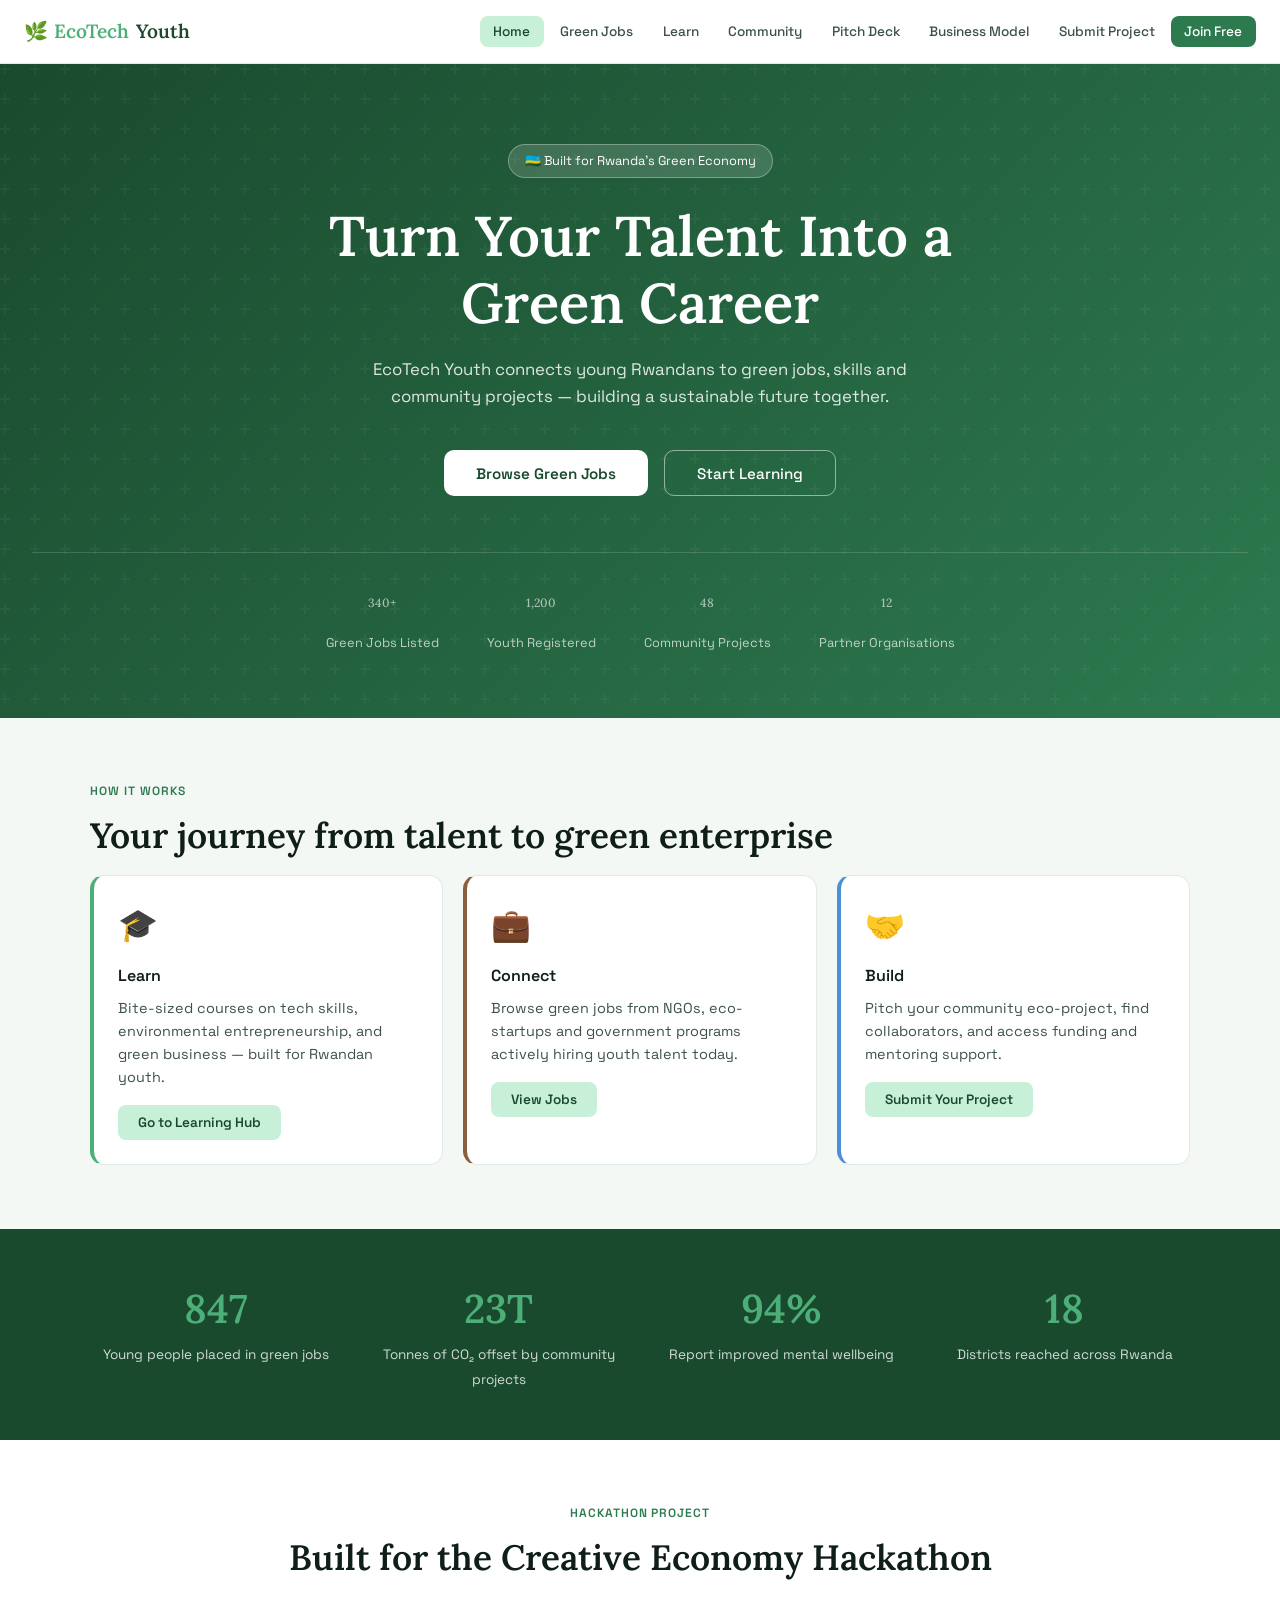
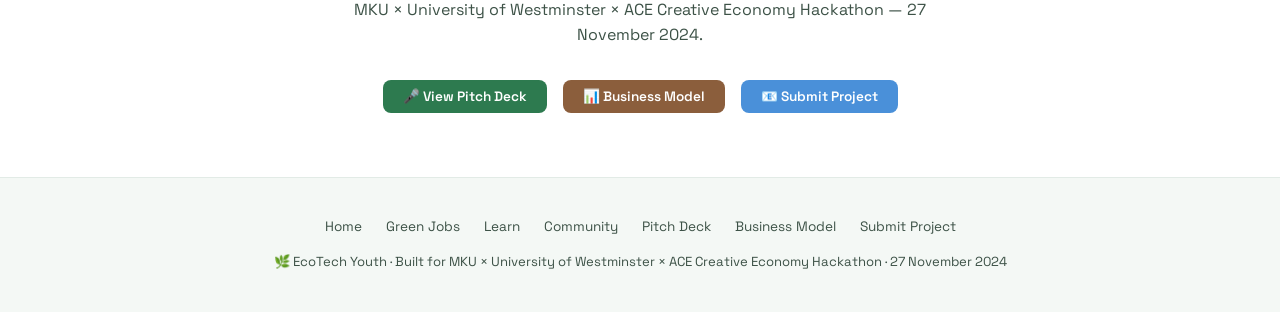
==== commit d6b41e4d: "Update print statement from 'Hello' to 'Goodbye'" ====
--- a/index.html
+++ b/index.html
@@ -6,562 +6,461 @@
 <title>EcoTech Youth — Rwanda's Green Economy Platform</title>
 <link href="https://fonts.googleapis.com/css2?family=Space+Grotesk:wght@400;500;600;700&family=Lora:ital,wght@0,400;0,600;1,400&display=swap" rel="stylesheet">
 <style>
-:root {
-  --green-deep: #1a4a2e; --green-mid: #2d7a4f; --green-fresh: #4caf78;
-  --green-light: #c8f0d8; --earth: #8b5e3c; --earth-light: #f5ede4;
-  --sky: #e8f4fd; --ink: #0f1f17; --ink-soft: #3d5247;
-  --white: #ffffff; --grey-line: #e2ebe6; --grey-soft: #f4f8f5;
-  --font-body: 'Space Grotesk', sans-serif; --font-display: 'Lora', serif;
-  color-scheme: light;
-}
-@media (prefers-color-scheme: dark) {
-  :root:not([data-theme="light"]) {
-    --green-deep:#c8f0d8;--green-mid:#4caf78;--green-fresh:#2d7a4f;
-    --green-light:#1a3a28;--earth:#d4a07a;--earth-light:#2a1f18;
-    --sky:#0f1e2a;--ink:#e8f4ee;--ink-soft:#a8c4b4;
-    --white:#111f17;--grey-line:#1e3028;--grey-soft:#141f1a;
-    color-scheme:dark;
-  }
-}
-*,*::before,*::after{box-sizing:border-box;margin:0;padding:0;}
-html{scroll-behavior:smooth;}
-body{font-family:var(--font-body);background:var(--white);color:var(--ink);font-size:16px;line-height:1.6;}
+:root{
+  --gd:#1a4a2e;--gm:#2d7a4f;--gf:#4caf78;--gl:#c8f0d8;
+  --ea:#8b5e3c;--el:#f5ede4;--sk:#e8f4fd;
+  --ink:#0f1f17;--is:#3d5247;--wh:#ffffff;
+  --gl2:#e2ebe6;--gs:#f4f8f5;
+  --fb:'Space Grotesk',sans-serif;--fd:'Lora',serif;
+  color-scheme:light;
+}
+@media(prefers-color-scheme:dark){:root:not([data-theme=light]){
+  --gd:#c8f0d8;--gm:#4caf78;--gf:#2d7a4f;--gl:#1a3a28;
+  --ea:#d4a07a;--el:#2a1f18;--sk:#0f1e2a;
+  --ink:#e8f4ee;--is:#a8c4b4;--wh:#111f17;--gl2:#1e3028;--gs:#141f1a;
+  color-scheme:dark;
+}}
+*,*::before,*::after{box-sizing:border-box;margin:0;padding:0}
+html{scroll-behavior:smooth}
+body{font-family:var(--fb);background:var(--wh);color:var(--ink);font-size:16px;line-height:1.6}
 
 /* NAV */
-nav{position:sticky;top:0;z-index:100;background:var(--white);border-bottom:1px solid var(--grey-line);padding:0 1.5rem;display:flex;align-items:center;justify-content:space-between;height:64px;}
-.nav-logo{font-family:var(--font-display);font-size:1.2rem;font-weight:600;color:var(--green-deep);text-decoration:none;display:flex;align-items:center;gap:0.4rem;cursor:pointer;}
-.nav-logo span{color:var(--green-fresh);}
-.nav-links{display:flex;gap:0.15rem;list-style:none;flex-wrap:wrap;}
-.nav-links button{background:none;border:none;font-family:var(--font-body);font-size:0.85rem;font-weight:500;color:var(--ink-soft);padding:0.45rem 0.85rem;border-radius:8px;cursor:pointer;transition:background .15s,color .15s;}
-.nav-links button:hover,.nav-links button.active{background:var(--green-light);color:var(--green-deep);}
-.nav-cta{background:var(--green-mid)!important;color:var(--white)!important;border-radius:8px!important;}
-.nav-cta:hover{background:var(--green-deep)!important;}
-.nav-hamburger{display:none;background:none;border:none;font-size:1.5rem;cursor:pointer;color:var(--ink);}
-@media(max-width:768px){.nav-links{display:none;}.nav-hamburger{display:block;}}
-.nav-links.open{display:flex;flex-direction:column;position:absolute;top:64px;left:0;right:0;background:var(--white);border-bottom:1px solid var(--grey-line);padding:1rem;z-index:99;gap:0.25rem;}
+nav{position:sticky;top:0;z-index:100;background:var(--wh);border-bottom:1px solid var(--gl2);padding:0 1.5rem;display:flex;align-items:center;justify-content:space-between;height:64px}
+.logo{font-family:var(--fd);font-size:1.2rem;font-weight:600;color:var(--gd);cursor:pointer;display:flex;align-items:center;gap:.4rem}
+.logo span{color:var(--gf)}
+.nav-links{display:flex;gap:.15rem;list-style:none;flex-wrap:wrap}
+.nb{background:none;border:none;font-family:var(--fb);font-size:.85rem;font-weight:500;color:var(--is);padding:.45rem .85rem;border-radius:8px;cursor:pointer;transition:background .15s,color .15s}
+.nb:hover,.nb.active{background:var(--gl);color:var(--gd)}
+.nb.cta{background:var(--gm)!important;color:var(--wh)!important}
+.nb.cta:hover{background:var(--gd)!important}
+.ham{display:none;background:none;border:none;font-size:1.5rem;cursor:pointer;color:var(--ink)}
+@media(max-width:768px){.nav-links{display:none}.ham{display:block}}
+.nav-links.open{display:flex;flex-direction:column;position:absolute;top:64px;left:0;right:0;background:var(--wh);border-bottom:1px solid var(--gl2);padding:1rem;z-index:99;gap:.25rem}
 
 /* PAGES */
-.page{display:none;}.page.active{display:block;}
+.page{display:none}.page.active{display:block}
 
 /* HERO */
-.hero{background:linear-gradient(135deg,var(--green-deep) 0%,var(--green-mid) 100%);color:var(--white);padding:5rem 2rem 4rem;text-align:center;position:relative;overflow:hidden;}
-.hero::before{content:'';position:absolute;inset:0;background:url("data:image/svg+xml,%3Csvg width='60' height='60' viewBox='0 0 60 60' xmlns='http://www.w3.org/2000/svg'%3E%3Cg fill='%23ffffff' fill-opacity='0.04'%3E%3Cpath d='M36 34v-4h-2v4h-4v2h4v4h2v-4h4v-2h-4zm0-30V0h-2v4h-4v2h4v4h2V6h4V4h-4zM6 34v-4H4v4H0v2h4v4h2v-4h4v-2H6zM6 4V0H4v4H0v2h4v4h2V6h4V4H6z'/%3E%3C/g%3E%3C/svg%3E");}
-.hero-badge{display:inline-block;background:rgba(255,255,255,0.15);border:1px solid rgba(255,255,255,0.3);padding:.35rem 1rem;border-radius:100px;font-size:.8rem;font-weight:500;margin-bottom:1.5rem;}
-.hero h1{font-family:var(--font-display);font-size:clamp(2rem,5vw,3.5rem);font-weight:600;line-height:1.2;max-width:700px;margin:0 auto 1.25rem;}
-.hero p{font-size:1.05rem;opacity:.85;max-width:540px;margin:0 auto 2.5rem;}
-.hero-actions{display:flex;gap:1rem;justify-content:center;flex-wrap:wrap;}
-.btn-primary{background:var(--white);color:var(--green-deep);font-family:var(--font-body);font-weight:600;font-size:.95rem;padding:.8rem 2rem;border-radius:10px;border:none;cursor:pointer;transition:transform .15s,box-shadow .15s;}
-.btn-primary:hover{transform:translateY(-2px);box-shadow:0 8px 24px rgba(0,0,0,.2);}
-.btn-outline{background:transparent;color:var(--white);font-family:var(--font-body);font-weight:500;font-size:.95rem;padding:.8rem 2rem;border-radius:10px;border:1.5px solid rgba(255,255,255,.5);cursor:pointer;transition:background .15s;}
-.btn-outline:hover{background:rgba(255,255,255,.1);}
-.hero-stats{display:flex;justify-content:center;gap:3rem;margin-top:3.5rem;padding-top:2.5rem;border-top:1px solid rgba(255,255,255,.15);flex-wrap:wrap;}
-.stat{text-align:center;}
-.stat-number{font-family:var(--font-display);font-size:2rem;font-weight:600;display:block;}
-.stat-label{font-size:.8rem;opacity:.7;}
-
-/* SHARED SECTION */
-section{padding:4rem 2rem;}
-.section-inner{max-width:1100px;margin:0 auto;}
-.section-label{font-size:.75rem;font-weight:600;text-transform:uppercase;letter-spacing:.08em;color:var(--green-mid);margin-bottom:.75rem;}
-.section-title{font-family:var(--font-display);font-size:clamp(1.6rem,3vw,2.2rem);font-weight:600;color:var(--ink);margin-bottom:1rem;line-height:1.3;}
-.section-sub{color:var(--ink-soft);font-size:1rem;max-width:540px;margin-bottom:2.5rem;}
+.hero{background:linear-gradient(135deg,var(--gd),var(--gm));color:#fff;padding:5rem 2rem 4rem;text-align:center;position:relative;overflow:hidden}
+.hero::before{content:'';position:absolute;inset:0;background:url("data:image/svg+xml,%3Csvg width='60' height='60' viewBox='0 0 60 60' xmlns='http://www.w3.org/2000/svg'%3E%3Cg fill='%23ffffff' fill-opacity='0.04'%3E%3Cpath d='M36 34v-4h-2v4h-4v2h4v4h2v-4h4v-2h-4zm0-30V0h-2v4h-4v2h4v4h2V6h4V4h-4zM6 34v-4H4v4H0v2h4v4h2v-4h4v-2H6zM6 4V0H4v4H0v2h4v4h2V6h4V4H6z'/%3E%3C/g%3E%3C/svg%3E")}
+.hbadge{display:inline-block;background:rgba(255,255,255,.15);border:1px solid rgba(255,255,255,.3);padding:.35rem 1rem;border-radius:100px;font-size:.8rem;margin-bottom:1.5rem}
+.hero h1{font-family:var(--fd);font-size:clamp(2rem,5vw,3.5rem);font-weight:600;line-height:1.2;max-width:700px;margin:0 auto 1.25rem}
+.hero p{font-size:1.05rem;opacity:.85;max-width:540px;margin:0 auto 2.5rem}
+.hacts{display:flex;gap:1rem;justify-content:center;flex-wrap:wrap}
+.btnp{background:#fff;color:var(--gd);font-family:var(--fb);font-weight:600;font-size:.95rem;padding:.8rem 2rem;border-radius:10px;border:none;cursor:pointer;transition:transform .15s,box-shadow .15s}
+.btnp:hover{transform:translateY(-2px);box-shadow:0 8px 24px rgba(0,0,0,.2)}
+.btno{background:transparent;color:#fff;font-family:var(--fb);font-weight:500;font-size:.95rem;padding:.8rem 2rem;border-radius:10px;border:1.5px solid rgba(255,255,255,.5);cursor:pointer;transition:background .15s}
+.btno:hover{background:rgba(255,255,255,.1)}
+.hstats{display:flex;justify-content:center;gap:3rem;margin-top:3.5rem;padding-top:2.5rem;border-top:1px solid rgba(255,255,255,.15);flex-wrap:wrap}
+.stat{text-align:center}
+.snum{font-family:var(--fd);font-size:2rem;font-weight:600;display:block}
+.slbl{font-size:.8rem;opacity:.7}
+
+/* SECTIONS */
+section{padding:4rem 2rem}
+.si{max-width:1100px;margin:0 auto}
+.slabel{font-size:.75rem;font-weight:600;text-transform:uppercase;letter-spacing:.08em;color:var(--gm);margin-bottom:.75rem}
+.stitle{font-family:var(--fd);font-size:clamp(1.6rem,3vw,2.2rem);font-weight:600;color:var(--ink);margin-bottom:1rem;line-height:1.3}
+.ssub{color:var(--is);font-size:1rem;max-width:540px;margin-bottom:2.5rem}
 
 /* CARDS */
-.cards-grid{display:grid;grid-template-columns:repeat(auto-fill,minmax(300px,1fr));gap:1.25rem;}
-.card{background:var(--white);border:1px solid var(--grey-line);border-radius:14px;padding:1.5rem;transition:box-shadow .2s,transform .2s;}
-.card:hover{box-shadow:0 8px 32px rgba(0,0,0,.08);transform:translateY(-3px);}
-
-/* JOB BOARD */
-.job-filters{display:flex;gap:.75rem;margin-bottom:2rem;flex-wrap:wrap;}
-.filter-btn{background:var(--grey-soft);border:1.5px solid var(--grey-line);border-radius:100px;padding:.4rem 1.1rem;font-family:var(--font-body);font-size:.85rem;font-weight:500;color:var(--ink-soft);cursor:pointer;transition:all .15s;}
-.filter-btn:hover,.filter-btn.active{background:var(--green-light);border-color:var(--green-fresh);color:var(--green-deep);}
-.job-card{display:flex;flex-direction:column;gap:.75rem;}
-.job-top{display:flex;justify-content:space-between;align-items:flex-start;gap:1rem;}
-.job-org{display:flex;align-items:center;gap:.75rem;}
-.org-icon{width:44px;height:44px;border-radius:10px;display:flex;align-items:center;justify-content:center;font-size:1.3rem;flex-shrink:0;}
-.org-name{font-weight:600;font-size:.9rem;color:var(--ink);}
-.org-loc{font-size:.8rem;color:var(--ink-soft);}
-.job-badge{font-size:.72rem;font-weight:600;padding:.3rem .75rem;border-radius:100px;white-space:nowrap;}
-.badge-green{background:var(--green-light);color:var(--green-deep);}
-.badge-earth{background:var(--earth-light);color:var(--earth);}
-.badge-sky{background:var(--sky);color:#1a5a7a;}
-.job-title{font-weight:600;font-size:1.05rem;color:var(--ink);}
-.job-desc{font-size:.88rem;color:var(--ink-soft);line-height:1.5;}
-.job-tags{display:flex;gap:.5rem;flex-wrap:wrap;}
-.tag{font-size:.75rem;padding:.25rem .65rem;background:var(--grey-soft);border-radius:100px;color:var(--ink-soft);}
-.job-footer{display:flex;justify-content:space-between;align-items:center;padding-top:.75rem;border-top:1px solid var(--grey-line);}
-.job-pay{font-weight:600;font-size:.9rem;color:var(--green-mid);}
-.job-deadline{font-size:.8rem;color:var(--ink-soft);}
-.apply-btn{background:var(--green-mid);color:var(--white);border:none;border-radius:8px;padding:.5rem 1.25rem;font-family:var(--font-body);font-size:.85rem;font-weight:600;cursor:pointer;transition:background .15s;}
-.apply-btn:hover{background:var(--green-deep);}
-
-/* LEARNING */
-.course-card{display:flex;flex-direction:column;gap:1rem;}
-.course-thumb{height:140px;border-radius:10px;display:flex;align-items:center;justify-content:center;font-size:3rem;}
-.progress-bar{height:5px;background:var(--grey-line);border-radius:100px;overflow:hidden;margin-top:.5rem;}
-.progress-fill{height:100%;background:var(--green-fresh);border-radius:100px;}
-.course-meta{display:flex;justify-content:space-between;align-items:center;font-size:.8rem;color:var(--ink-soft);}
-.course-title{font-weight:600;font-size:1rem;color:var(--ink);}
-.course-desc{font-size:.88rem;color:var(--ink-soft);}
-.start-btn{background:var(--green-light);color:var(--green-deep);border:none;border-radius:8px;padding:.55rem 1.25rem;font-family:var(--font-body);font-size:.85rem;font-weight:600;cursor:pointer;transition:background .15s;align-self:flex-start;}
-.start-btn:hover{background:var(--green-fresh);color:var(--white);}
+.grid{display:grid;grid-template-columns:repeat(auto-fill,minmax(300px,1fr));gap:1.25rem}
+.card{background:var(--wh);border:1px solid var(--gl2);border-radius:14px;padding:1.5rem;transition:box-shadow .2s,transform .2s;cursor:default}
+.card:hover{box-shadow:0 8px 32px rgba(0,0,0,.08);transform:translateY(-3px)}
+
+/* BUTTONS */
+.btn-g{background:var(--gm);color:#fff;border:none;border-radius:8px;padding:.5rem 1.25rem;font-family:var(--fb);font-size:.85rem;font-weight:600;cursor:pointer;transition:background .15s}
+.btn-g:hover{background:var(--gd)}
+.btn-gl{background:var(--gl);color:var(--gd);border:none;border-radius:8px;padding:.55rem 1.25rem;font-family:var(--fb);font-size:.85rem;font-weight:600;cursor:pointer;transition:background .15s;align-self:flex-start}
+.btn-gl:hover{background:var(--gf);color:#fff}
+.btn-ea{background:var(--ea);color:#fff;border:none;border-radius:8px;padding:.5rem 1.25rem;font-family:var(--fb);font-size:.85rem;font-weight:600;cursor:pointer;transition:background .15s}
+.btn-sky{background:#4a90d9;color:#fff;border:none;border-radius:8px;padding:.5rem 1.25rem;font-family:var(--fb);font-size:.85rem;font-weight:600;cursor:pointer;transition:background .15s}
+
+/* JOB */
+.filters{display:flex;gap:.75rem;margin-bottom:2rem;flex-wrap:wrap}
+.fbtn{background:var(--gs);border:1.5px solid var(--gl2);border-radius:100px;padding:.4rem 1.1rem;font-family:var(--fb);font-size:.85rem;font-weight:500;color:var(--is);cursor:pointer;transition:all .15s}
+.fbtn:hover,.fbtn.active{background:var(--gl);border-color:var(--gf);color:var(--gd)}
+.jcard{display:flex;flex-direction:column;gap:.75rem}
+.jtop{display:flex;justify-content:space-between;align-items:flex-start;gap:1rem}
+.jorg{display:flex;align-items:center;gap:.75rem}
+.oicon{width:44px;height:44px;border-radius:10px;display:flex;align-items:center;justify-content:center;font-size:1.3rem;flex-shrink:0}
+.oname{font-weight:600;font-size:.9rem}
+.oloc{font-size:.8rem;color:var(--is)}
+.jbadge{font-size:.72rem;font-weight:600;padding:.3rem .75rem;border-radius:100px;white-space:nowrap}
+.bg{background:var(--gl);color:var(--gd)}
+.be{background:var(--el);color:var(--ea)}
+.bs{background:var(--sk);color:#1a5a7a}
+.jtitle{font-weight:600;font-size:1.05rem}
+.jdesc{font-size:.88rem;color:var(--is);line-height:1.5}
+.jtags{display:flex;gap:.5rem;flex-wrap:wrap}
+.tag{font-size:.75rem;padding:.25rem .65rem;background:var(--gs);border-radius:100px;color:var(--is)}
+.jfoot{display:flex;justify-content:space-between;align-items:center;padding-top:.75rem;border-top:1px solid var(--gl2)}
+.jpay{font-weight:600;font-size:.9rem;color:var(--gm)}
+.jdl{font-size:.8rem;color:var(--is)}
+
+/* COURSES */
+.ccard{display:flex;flex-direction:column;gap:1rem}
+.cthumb{height:140px;border-radius:10px;display:flex;align-items:center;justify-content:center;font-size:3rem}
+.pbar{height:5px;background:var(--gl2);border-radius:100px;overflow:hidden;margin-top:.5rem}
+.pfill{height:100%;background:var(--gf);border-radius:100px}
+.cmeta{display:flex;justify-content:space-between;align-items:center;font-size:.8rem;color:var(--is)}
+.ctitle{font-weight:600;font-size:1rem}
+.cdesc{font-size:.88rem;color:var(--is)}
 
 /* COMMUNITY */
-.community-grid{display:grid;grid-template-columns:1fr 1fr;gap:1.25rem;}
-@media(max-width:700px){.community-grid{grid-template-columns:1fr;}}
-.project-card{display:flex;flex-direction:column;gap:.75rem;}
-.project-header{display:flex;align-items:center;gap:.75rem;}
-.project-icon{width:48px;height:48px;border-radius:12px;display:flex;align-items:center;justify-content:center;font-size:1.5rem;flex-shrink:0;}
-.project-title{font-weight:600;font-size:1rem;}
-.project-author{font-size:.8rem;color:var(--ink-soft);}
-.project-desc{font-size:.88rem;color:var(--ink-soft);line-height:1.5;}
-.project-funding{display:flex;justify-content:space-between;align-items:center;padding-top:.75rem;border-top:1px solid var(--grey-line);}
-.funding-bar{flex:1;height:6px;background:var(--grey-line);border-radius:100px;overflow:hidden;margin:0 1rem;}
-.funding-fill{height:100%;background:linear-gradient(90deg,var(--green-fresh),var(--green-mid));border-radius:100px;}
-.funding-label{font-size:.78rem;color:var(--ink-soft);white-space:nowrap;}
-.funding-pct{font-weight:700;font-size:.85rem;color:var(--green-mid);}
-.support-btn{background:var(--green-mid);color:var(--white);border:none;border-radius:8px;padding:.5rem 1.1rem;font-family:var(--font-body);font-size:.82rem;font-weight:600;cursor:pointer;transition:background .15s;}
-.support-btn:hover{background:var(--green-deep);}
+.cgrid{display:grid;grid-template-columns:1fr 1fr;gap:1.25rem}
+@media(max-width:700px){.cgrid{grid-template-columns:1fr}}
+.pcard{display:flex;flex-direction:column;gap:.75rem}
+.phead{display:flex;align-items:center;gap:.75rem}
+.picon{width:48px;height:48px;border-radius:12px;display:flex;align-items:center;justify-content:center;font-size:1.5rem;flex-shrink:0}
+.ptitle{font-weight:600;font-size:1rem}
+.pauthor{font-size:.8rem;color:var(--is)}
+.pdesc{font-size:.88rem;color:var(--is);line-height:1.5}
+.pfund{display:flex;justify-content:space-between;align-items:center;padding-top:.75rem;border-top:1px solid var(--gl2)}
+.fbar{flex:1;height:6px;background:var(--gl2);border-radius:100px;overflow:hidden;margin:0 1rem}
+.ffill{height:100%;background:linear-gradient(90deg,var(--gf),var(--gm));border-radius:100px}
+.fpct{font-weight:700;font-size:.85rem;color:var(--gm)}
+.flbl{font-size:.78rem;color:var(--is);white-space:nowrap}
 
 /* IMPACT */
-.impact-strip{background:var(--green-deep);color:var(--white);padding:3rem 2rem;}
-.impact-grid{max-width:1100px;margin:0 auto;display:grid;grid-template-columns:repeat(auto-fit,minmax(200px,1fr));gap:2rem;text-align:center;}
-.impact-num{font-family:var(--font-display);font-size:2.5rem;font-weight:600;color:var(--green-fresh);display:block;}
-.impact-label{font-size:.85rem;opacity:.8;}
-
-/* PITCH DECK */
-.pitch-nav{display:flex;align-items:center;justify-content:space-between;margin-bottom:1.5rem;gap:1rem;}
-.pitch-counter{font-size:.9rem;color:var(--ink-soft);font-weight:500;}
-.slide-btn{background:var(--grey-soft);border:1.5px solid var(--grey-line);border-radius:8px;padding:.5rem 1.2rem;font-family:var(--font-body);font-size:.9rem;font-weight:600;color:var(--ink);cursor:pointer;transition:all .15s;}
-.slide-btn:hover:not(:disabled){background:var(--green-light);border-color:var(--green-fresh);color:var(--green-deep);}
-.slide-btn:disabled{opacity:.35;cursor:not-allowed;}
-.slide-dots{display:flex;gap:.5rem;}
-.dot{width:8px;height:8px;border-radius:50%;background:var(--grey-line);cursor:pointer;transition:background .15s;}
-.dot.active{background:var(--green-mid);}
-.pitch-slide{display:none;background:linear-gradient(135deg,var(--green-deep),var(--green-mid));border-radius:20px;padding:3rem 2.5rem;color:var(--white);min-height:380px;position:relative;overflow:hidden;}
-.pitch-slide.active{display:flex;flex-direction:column;justify-content:center;}
-.pitch-slide::before{content:'';position:absolute;top:-40px;right:-40px;width:200px;height:200px;background:rgba(255,255,255,.05);border-radius:50%;}
-.pitch-slide::after{content:'';position:absolute;bottom:-60px;left:-30px;width:160px;height:160px;background:rgba(255,255,255,.04);border-radius:50%;}
-.slide-num{font-size:.75rem;opacity:.6;margin-bottom:1rem;font-weight:500;}
-.slide-title{font-family:var(--font-display);font-size:clamp(1.5rem,3vw,2.2rem);font-weight:600;margin-bottom:1.25rem;line-height:1.2;}
-.slide-body{font-size:.95rem;opacity:.88;line-height:1.7;max-width:620px;}
-.slide-body ul{padding-left:1.25rem;margin-top:.5rem;}
-.slide-body li{margin-bottom:.4rem;}
-.slide-emoji{font-size:3rem;margin-bottom:1rem;}
-.slide-cols{display:grid;grid-template-columns:1fr 1fr;gap:1.5rem;margin-top:1rem;}
-.slide-col{background:rgba(255,255,255,.1);border-radius:12px;padding:1rem;}
-.slide-col-title{font-weight:600;font-size:.9rem;margin-bottom:.5rem;}
-.slide-col-body{font-size:.82rem;opacity:.85;line-height:1.6;}
-.timer-bar{position:absolute;bottom:0;left:0;height:3px;background:var(--green-fresh);transition:width .3s;}
-
-/* ENTERPRISE MODEL */
-.biz-grid{display:grid;grid-template-columns:repeat(auto-fill,minmax(260px,1fr));gap:1.25rem;margin-bottom:2rem;}
-.biz-card{border-radius:14px;padding:1.5rem;border:1px solid var(--grey-line);}
-.biz-icon{font-size:1.8rem;margin-bottom:.75rem;}
-.biz-title{font-weight:600;font-size:1rem;margin-bottom:.5rem;color:var(--ink);}
-.biz-desc{font-size:.85rem;color:var(--ink-soft);line-height:1.6;}
-.revenue-row{display:flex;align-items:center;gap:1rem;padding:.85rem 1.2rem;background:var(--grey-soft);border-radius:10px;margin-bottom:.6rem;}
-.rev-icon{font-size:1.3rem;}
-.rev-name{font-weight:600;font-size:.9rem;flex:1;}
-.rev-amount{font-weight:700;font-size:.95rem;color:var(--green-mid);}
-.rev-bar-wrap{flex:2;height:8px;background:var(--grey-line);border-radius:100px;overflow:hidden;}
-.rev-bar{height:100%;background:linear-gradient(90deg,var(--green-fresh),var(--green-mid));border-radius:100px;}
-
-/* SUBMIT PROJECT */
-.submit-form{max-width:680px;margin:0 auto;}
-.form-group{margin-bottom:1.25rem;}
-.form-label{display:block;font-weight:600;font-size:.88rem;margin-bottom:.5rem;color:var(--ink);}
-.form-input,.form-textarea,.form-select{width:100%;border:1.5px solid var(--grey-line);border-radius:10px;padding:.75rem 1rem;font-family:var(--font-body);font-size:.9rem;color:var(--ink);background:var(--white);outline:none;transition:border-color .15s;}
-.form-input:focus,.form-textarea:focus,.form-select:focus{border-color:var(--green-fresh);}
-.form-textarea{resize:vertical;min-height:120px;}
-.form-row{display:grid;grid-template-columns:1fr 1fr;gap:1rem;}
-@media(max-width:600px){.form-row{grid-template-columns:1fr;}}
-.form-submit{background:var(--green-mid);color:var(--white);border:none;border-radius:12px;padding:.9rem 2.5rem;font-family:var(--font-body);font-size:1rem;font-weight:600;cursor:pointer;transition:background .15s;width:100%;margin-top:.5rem;}
-.form-submit:hover{background:var(--green-deep);}
-.form-note{font-size:.8rem;color:var(--ink-soft);margin-top:.4rem;}
-.submit-success{text-align:center;padding:3rem 1rem;display:none;}
-.submit-success .big-check{font-size:4rem;display:block;margin-bottom:1rem;}
-.submit-success h3{font-family:var(--font-display);font-size:1.5rem;margin-bottom:.75rem;}
-.submit-success p{color:var(--ink-soft);max-width:420px;margin:0 auto;}
-.char-counter{font-size:.75rem;color:var(--ink-soft);text-align:right;margin-top:.25rem;}
+.istrip{background:var(--gd);color:#fff;padding:3rem 2rem}
+.igrid{max-width:1100px;margin:0 auto;display:grid;grid-template-columns:repeat(auto-fit,minmax(200px,1fr));gap:2rem;text-align:center}
+.inum{font-family:var(--fd);font-size:2.5rem;font-weight:600;color:var(--gf);display:block}
+.ilbl{font-size:.85rem;opacity:.8}
+
+/* PITCH */
+.pnav{display:flex;align-items:center;justify-content:space-between;margin-bottom:1.5rem;gap:1rem}
+.pctr{font-size:.9rem;color:var(--is);font-weight:500}
+.sbtn{background:var(--gs);border:1.5px solid var(--gl2);border-radius:8px;padding:.5rem 1.2rem;font-family:var(--fb);font-size:.9rem;font-weight:600;color:var(--ink);cursor:pointer;transition:all .15s}
+.sbtn:hover:not(:disabled){background:var(--gl);border-color:var(--gf);color:var(--gd)}
+.sbtn:disabled{opacity:.35;cursor:not-allowed}
+.dots{display:flex;gap:.5rem}
+.dot{width:8px;height:8px;border-radius:50%;background:var(--gl2);cursor:pointer;transition:background .15s}
+.dot.active{background:var(--gm)}
+.slide{display:none;background:linear-gradient(135deg,var(--gd),var(--gm));border-radius:20px;padding:3rem 2.5rem;color:#fff;min-height:380px;position:relative;overflow:hidden;flex-direction:column;justify-content:center}
+.slide.active{display:flex}
+.slide::before{content:'';position:absolute;top:-40px;right:-40px;width:200px;height:200px;background:rgba(255,255,255,.05);border-radius:50%}
+.snum{font-size:.75rem;opacity:.6;margin-bottom:1rem;font-weight:500}
+.semoji{font-size:3rem;margin-bottom:1rem}
+.stitle2{font-family:var(--fd);font-size:clamp(1.5rem,3vw,2.2rem);font-weight:600;margin-bottom:1.25rem;line-height:1.2}
+.sbody{font-size:.95rem;opacity:.88;line-height:1.7;max-width:620px}
+.sbody ul{padding-left:1.25rem;margin-top:.5rem}
+.sbody li{margin-bottom:.4rem}
+.scols{display:grid;grid-template-columns:1fr 1fr;gap:1.5rem;margin-top:1rem}
+.scol{background:rgba(255,255,255,.1);border-radius:12px;padding:1rem}
+.scol-t{font-weight:600;font-size:.9rem;margin-bottom:.5rem}
+.scol-b{font-size:.82rem;opacity:.85;line-height:1.6}
+.tbar{position:absolute;bottom:0;left:0;height:3px;background:var(--gf);transition:width .3s}
+
+/* ENTERPRISE */
+.bgrid{display:grid;grid-template-columns:repeat(auto-fill,minmax(260px,1fr));gap:1.25rem;margin-bottom:2rem}
+.bcard{border-radius:14px;padding:1.5rem;border:1px solid var(--gl2)}
+.bicon{font-size:1.8rem;margin-bottom:.75rem}
+.btitle{font-weight:600;font-size:1rem;margin-bottom:.5rem}
+.bdesc{font-size:.85rem;color:var(--is);line-height:1.6}
+.rrow{display:flex;align-items:center;gap:1rem;padding:.85rem 1.2rem;background:var(--gs);border-radius:10px;margin-bottom:.6rem}
+.ricon{font-size:1.3rem}
+.rname{font-weight:600;font-size:.9rem;flex:1}
+.ramount{font-weight:700;font-size:.95rem;color:var(--gm)}
+.rbarw{flex:2;height:8px;background:var(--gl2);border-radius:100px;overflow:hidden}
+.rbar{height:100%;background:linear-gradient(90deg,var(--gf),var(--gm));border-radius:100px}
+
+/* SUBMIT */
+.sform{max-width:680px;margin:0 auto}
+.fg{margin-bottom:1.25rem}
+.fl{display:block;font-weight:600;font-size:.88rem;margin-bottom:.5rem}
+.fi,.ft,.fsel{width:100%;border:1.5px solid var(--gl2);border-radius:10px;padding:.75rem 1rem;font-family:var(--fb);font-size:.9rem;color:var(--ink);background:var(--wh);outline:none;transition:border-color .15s}
+.fi:focus,.ft:focus,.fsel:focus{border-color:var(--gf)}
+.ft{resize:vertical;min-height:120px}
+.frow{display:grid;grid-template-columns:1fr 1fr;gap:1rem}
+@media(max-width:600px){.frow{grid-template-columns:1fr}}
+.fsub{background:var(--gm);color:#fff;border:none;border-radius:12px;padding:.9rem 2.5rem;font-family:var(--fb);font-size:1rem;font-weight:600;cursor:pointer;transition:background .15s;width:100%;margin-top:.5rem}
+.fsub:hover{background:var(--gd)}
+.cc{font-size:.75rem;color:var(--is);text-align:right;margin-top:.25rem}
+.succ{text-align:center;padding:3rem 1rem;display:none}
+.succ .ck{font-size:4rem;display:block;margin-bottom:1rem}
+.succ h3{font-family:var(--fd);font-size:1.5rem;margin-bottom:.75rem}
+.succ p{color:var(--is);max-width:420px;margin:0 auto}
 
 /* MODAL */
-.modal-overlay{display:none;position:fixed;inset:0;background:rgba(0,0,0,.5);z-index:200;align-items:center;justify-content:center;padding:1rem;}
-.modal-overlay.open{display:flex;}
-.modal{background:var(--white);border-radius:16px;padding:2rem;max-width:480px;width:100%;position:relative;}
-.modal-close{position:absolute;top:1rem;right:1rem;background:var(--grey-soft);border:none;border-radius:8px;width:32px;height:32px;cursor:pointer;font-size:1rem;display:flex;align-items:center;justify-content:center;color:var(--ink-soft);}
-.modal h3{font-family:var(--font-display);font-size:1.3rem;margin-bottom:.5rem;color:var(--ink);}
-.modal p{font-size:.9rem;color:var(--ink-soft);margin-bottom:1.5rem;}
-.modal-input{width:100%;border:1.5px solid var(--grey-line);border-radius:10px;padding:.75rem 1rem;font-family:var(--font-body);font-size:.9rem;color:var(--ink);background:var(--white);margin-bottom:1rem;outline:none;transition:border-color .15s;}
-.modal-input:focus{border-color:var(--green-fresh);}
-.modal-submit{width:100%;background:var(--green-mid);color:var(--white);border:none;border-radius:10px;padding:.85rem;font-family:var(--font-body);font-size:1rem;font-weight:600;cursor:pointer;transition:background .15s;}
-.modal-submit:hover{background:var(--green-deep);}
-.success-msg{display:none;text-align:center;padding:1rem 0;}
-.success-msg .check{font-size:3rem;display:block;margin-bottom:.75rem;}
-.success-msg h4{font-family:var(--font-display);font-size:1.2rem;margin-bottom:.5rem;}
-.success-msg p{color:var(--ink-soft);font-size:.9rem;}
+.moverlay{display:none;position:fixed;inset:0;background:rgba(0,0,0,.5);z-index:200;align-items:center;justify-content:center;padding:1rem}
+.moverlay.open{display:flex}
+.modal{background:var(--wh);border-radius:16px;padding:2rem;max-width:480px;width:100%;position:relative}
+.mclose{position:absolute;top:1rem;right:1rem;background:var(--gs);border:none;border-radius:8px;width:32px;height:32px;cursor:pointer;font-size:1rem;color:var(--is)}
+.modal h3{font-family:var(--fd);font-size:1.3rem;margin-bottom:.5rem}
+.modal p{font-size:.9rem;color:var(--is);margin-bottom:1.5rem}
+.mi{width:100%;border:1.5px solid var(--gl2);border-radius:10px;padding:.75rem 1rem;font-family:var(--fb);font-size:.9rem;background:var(--wh);margin-bottom:1rem;outline:none;transition:border-color .15s;color:var(--ink)}
+.mi:focus{border-color:var(--gf)}
+.msub{width:100%;background:var(--gm);color:#fff;border:none;border-radius:10px;padding:.85rem;font-family:var(--fb);font-size:1rem;font-weight:600;cursor:pointer}
+.msub:hover{background:var(--gd)}
+.msucc{display:none;text-align:center;padding:1rem 0}
+.msucc .ck{font-size:3rem;display:block;margin-bottom:.75rem}
+.msucc h4{font-family:var(--fd);font-size:1.2rem;margin-bottom:.5rem}
 
 /* TOAST */
-.toast{position:fixed;bottom:2rem;right:2rem;background:var(--green-deep);color:var(--white);padding:.85rem 1.5rem;border-radius:10px;font-size:.9rem;font-weight:500;z-index:300;transform:translateY(100px);opacity:0;transition:transform .3s,opacity .3s;max-width:320px;}
-.toast.show{transform:translateY(0);opacity:1;}
+.toast{position:fixed;bottom:2rem;right:2rem;background:var(--gd);color:#fff;padding:.85rem 1.5rem;border-radius:10px;font-size:.9rem;font-weight:500;z-index:300;transform:translateY(100px);opacity:0;transition:transform .3s,opacity .3s;max-width:320px}
+.toast.show{transform:translateY(0);opacity:1}
 
 /* FOOTER */
-footer{background:var(--grey-soft);border-top:1px solid var(--grey-line);padding:2.5rem 2rem;text-align:center;}
-.footer-links{display:flex;justify-content:center;gap:2rem;margin-bottom:1rem;flex-wrap:wrap;}
-.footer-links button{background:none;border:none;font-family:var(--font-body);font-size:.85rem;color:var(--ink-soft);cursor:pointer;transition:color .15s;}
-.footer-links button:hover{color:var(--green-mid);}
-.footer-copy{font-size:.82rem;color:var(--ink-soft);}
+footer{background:var(--gs);border-top:1px solid var(--gl2);padding:2.5rem 2rem;text-align:center}
+.flinks{display:flex;justify-content:center;gap:1.5rem;margin-bottom:1rem;flex-wrap:wrap}
+.flinks button{background:none;border:none;font-family:var(--fb);font-size:.85rem;color:var(--is);cursor:pointer}
+.flinks button:hover{color:var(--gm)}
+.fcopy{font-size:.82rem;color:var(--is)}
 </style>
 </head>
 <body>
 
-<!-- NAV -->
 <nav>
-  <div class="nav-logo" data-fn="showPage('home')">🌿 <span>EcoTech</span>Youth</div>
-  <button class="nav-hamburger" data-fn="toggleMobileNav()">☰</button>
-  <ul class="nav-links" id="main-nav">
-    <li><button data-fn="showPage('home')" id="nav-home" class="active">Home</button></li>
-    <li><button data-fn="showPage('jobs')" id="nav-jobs">Green Jobs</button></li>
-    <li><button data-fn="showPage('learn')" id="nav-learn">Learn</button></li>
-    <li><button data-fn="showPage('community')" id="nav-community">Community</button></li>
-    <li><button data-fn="showPage('pitch')" id="nav-pitch">Pitch Deck</button></li>
-    <li><button data-fn="showPage('enterprise')" id="nav-enterprise">Business Model</button></li>
-    <li><button data-fn="showPage('submit')" id="nav-submit">Submit Project</button></li>
-    <li><button data-fn="openModal()" class="nav-cta">Join Free</button></li>
+  <div class="logo" id="logo">🌿 <span>EcoTech</span>Youth</div>
+  <button class="ham" id="ham">☰</button>
+  <ul class="nav-links" id="navlinks">
+    <li><button class="nb active" id="n-home">Home</button></li>
+    <li><button class="nb" id="n-jobs">Green Jobs</button></li>
+    <li><button class="nb" id="n-learn">Learn</button></li>
+    <li><button class="nb" id="n-community">Community</button></li>
+    <li><button class="nb" id="n-pitch">Pitch Deck</button></li>
+    <li><button class="nb" id="n-enterprise">Business Model</button></li>
+    <li><button class="nb" id="n-submit">Submit Project</button></li>
+    <li><button class="nb cta" id="n-join">Join Free</button></li>
   </ul>
 </nav>
 
-<!-- ═══════════════════════════════════════ HOME ═══════════════════════════════════════ -->
-<div class="page active" id="page-home">
+<!-- HOME -->
+<div class="page active" id="p-home">
   <div class="hero">
-    <div class="hero-badge">🇷🇼 Built for Rwanda's Green Economy</div>
+    <div class="hbadge">🇷🇼 Built for Rwanda's Green Economy</div>
     <h1>Turn Your Talent Into a Green Career</h1>
-    <p>EcoTech Youth connects young Rwandans to skills, jobs and community projects in the green economy — building a sustainable future together.</p>
-    <div class="hero-actions">
-      <button class="btn-primary" data-fn="showPage('jobs')">Browse Green Jobs</button>
-      <button class="btn-outline" data-fn="showPage('learn')">Start Learning</button>
-    </div>
-    <div class="hero-stats">
-      <div class="stat"><span class="stat-number">340+</span><span class="stat-label">Green Jobs Listed</span></div>
-      <div class="stat"><span class="stat-number">1,200</span><span class="stat-label">Youth Registered</span></div>
-      <div class="stat"><span class="stat-number">48</span><span class="stat-label">Community Projects</span></div>
-      <div class="stat"><span class="stat-number">12</span><span class="stat-label">Partner Organisations</span></div>
+    <p>EcoTech Youth connects young Rwandans to green jobs, skills and community projects — building a sustainable future together.</p>
+    <div class="hacts">
+      <button class="btnp" id="h-jobs">Browse Green Jobs</button>
+      <button class="btno" id="h-learn">Start Learning</button>
+    </div>
+    <div class="hstats">
+      <div class="stat"><span class="snum">340+</span><span class="slbl">Green Jobs Listed</span></div>
+      <div class="stat"><span class="snum">1,200</span><span class="slbl">Youth Registered</span></div>
+      <div class="stat"><span class="snum">48</span><span class="slbl">Community Projects</span></div>
+      <div class="stat"><span class="snum">12</span><span class="slbl">Partner Organisations</span></div>
     </div>
   </div>
-
-  <section style="background:var(--grey-soft);">
-    <div class="section-inner">
-      <div class="section-label">How it works</div>
-      <div class="section-title">Your journey from talent to green enterprise</div>
-      <div class="cards-grid" style="margin-top:1.5rem;">
-        <div class="card" style="border-left:4px solid var(--green-fresh);">
-          <div style="font-size:2rem;margin-bottom:.75rem;">🎓</div>
-          <div style="font-weight:600;font-size:1rem;margin-bottom:.5rem;">Learn</div>
-          <div style="font-size:.9rem;color:var(--ink-soft);">Bite-sized courses on tech skills, environmental entrepreneurship, and green business — built for Rwandan youth.</div>
-          <button class="start-btn" style="margin-top:1rem;" data-fn="showPage('learn')">Go to Learning Hub</button>
-        </div>
-        <div class="card" style="border-left:4px solid var(--earth);">
-          <div style="font-size:2rem;margin-bottom:.75rem;">💼</div>
-          <div style="font-weight:600;font-size:1rem;margin-bottom:.5rem;">Connect</div>
-          <div style="font-size:.9rem;color:var(--ink-soft);">Browse green jobs from NGOs, eco-startups and government programs actively hiring youth talent today.</div>
-          <button class="start-btn" style="margin-top:1rem;" data-fn="showPage('jobs')">View Jobs</button>
-        </div>
-        <div class="card" style="border-left:4px solid #4a90d9;">
-          <div style="font-size:2rem;margin-bottom:.75rem;">🤝</div>
-          <div style="font-weight:600;font-size:1rem;margin-bottom:.5rem;">Build</div>
-          <div style="font-size:.9rem;color:var(--ink-soft);">Pitch your community eco-project, find collaborators, and access funding and mentoring support.</div>
-          <button class="start-btn" style="margin-top:1rem;" data-fn="showPage('submit')">Submit Your Project</button>
+  <section style="background:var(--gs)">
+    <div class="si">
+      <div class="slabel">How it works</div>
+      <div class="stitle">Your journey from talent to green enterprise</div>
+      <div class="grid">
+        <div class="card" style="border-left:4px solid var(--gf)">
+          <div style="font-size:2rem;margin-bottom:.75rem">🎓</div>
+          <div style="font-weight:600;margin-bottom:.5rem">Learn</div>
+          <div style="font-size:.9rem;color:var(--is)">Bite-sized courses on tech skills, environmental entrepreneurship, and green business — built for Rwandan youth.</div>
+          <button class="btn-gl" style="margin-top:1rem" id="hw-learn">Go to Learning Hub</button>
+        </div>
+        <div class="card" style="border-left:4px solid var(--ea)">
+          <div style="font-size:2rem;margin-bottom:.75rem">💼</div>
+          <div style="font-weight:600;margin-bottom:.5rem">Connect</div>
+          <div style="font-size:.9rem;color:var(--is)">Browse green jobs from NGOs, eco-startups and government programs actively hiring youth talent today.</div>
+          <button class="btn-gl" style="margin-top:1rem" id="hw-jobs">View Jobs</button>
+        </div>
+        <div class="card" style="border-left:4px solid #4a90d9">
+          <div style="font-size:2rem;margin-bottom:.75rem">🤝</div>
+          <div style="font-weight:600;margin-bottom:.5rem">Build</div>
+          <div style="font-size:.9rem;color:var(--is)">Pitch your community eco-project, find collaborators, and access funding and mentoring support.</div>
+          <button class="btn-gl" style="margin-top:1rem" id="hw-submit">Submit Your Project</button>
         </div>
       </div>
     </div>
   </section>
-
-  <div class="impact-strip">
-    <div class="impact-grid">
-      <div><span class="impact-num">847</span><span class="impact-label">Young people placed in green jobs</span></div>
-      <div><span class="impact-num">23T</span><span class="impact-label">Tonnes of CO₂ offset by community projects</span></div>
-      <div><span class="impact-num">94%</span><span class="impact-label">Report improved mental wellbeing</span></div>
-      <div><span class="impact-num">18</span><span class="impact-label">Districts reached across Rwanda</span></div>
+  <div class="istrip">
+    <div class="igrid">
+      <div><span class="inum">847</span><span class="ilbl">Young people placed in green jobs</span></div>
+      <div><span class="inum">23T</span><span class="ilbl">Tonnes of CO₂ offset by community projects</span></div>
+      <div><span class="inum">94%</span><span class="ilbl">Report improved mental wellbeing</span></div>
+      <div><span class="inum">18</span><span class="ilbl">Districts reached across Rwanda</span></div>
     </div>
   </div>
-
   <section>
-    <div class="section-inner" style="text-align:center;">
-      <div class="section-label">Hackathon Project</div>
-      <div class="section-title">Built for the Creative Economy Hackathon</div>
-      <p style="color:var(--ink-soft);max-width:580px;margin:0 auto 2rem;">This platform was developed as an entry for the MKU × University of Westminster × ACE Creative Economy Hackathon — 27 November 2024.</p>
-      <div style="display:flex;gap:1rem;justify-content:center;flex-wrap:wrap;">
-        <button class="apply-btn" data-fn="showPage('pitch')">🎤 View Pitch Deck</button>
-        <button class="apply-btn" style="background:var(--earth);" data-fn="showPage('enterprise')">📊 Business Model</button>
-        <button class="apply-btn" style="background:#4a90d9;" data-fn="showPage('submit')">📧 Submit Project</button>
+    <div class="si" style="text-align:center">
+      <div class="slabel">Hackathon Project</div>
+      <div class="stitle">Built for the Creative Economy Hackathon</div>
+      <p style="color:var(--is);max-width:580px;margin:0 auto 2rem">MKU × University of Westminster × ACE Creative Economy Hackathon — 27 November 2024.</p>
+      <div style="display:flex;gap:1rem;justify-content:center;flex-wrap:wrap">
+        <button class="btn-g" id="h-pitch">🎤 View Pitch Deck</button>
+        <button class="btn-ea" id="h-ent">📊 Business Model</button>
+        <button class="btn-sky" id="h-sub">📧 Submit Project</button>
       </div>
     </div>
   </section>
 </div>
 
-<!-- ═══════════════════════════════════════ JOBS ═══════════════════════════════════════ -->
-<div class="page" id="page-jobs">
+<!-- JOBS -->
+<div class="page" id="p-jobs">
   <section>
-    <div class="section-inner">
-      <div class="section-label">Green Jobs Board</div>
-      <div class="section-title">Opportunities in Rwanda's green economy</div>
-      <div class="section-sub">Find roles in solar energy, sustainable agriculture, eco-tourism, environmental education and more.</div>
-      <div class="job-filters">
-        <button class="filter-btn active" data-fn="filterJobs(this,'all')">All Jobs</button>
-        <button class="filter-btn" data-fn="filterJobs(this,'energy')">Clean Energy</button>
-        <button class="filter-btn" data-fn="filterJobs(this,'agri')">Eco Agriculture</button>
-        <button class="filter-btn" data-fn="filterJobs(this,'media')">Green Media</button>
-        <button class="filter-btn" data-fn="filterJobs(this,'education')">Education</button>
-      </div>
-      <div class="cards-grid" id="jobs-container"></div>
+    <div class="si">
+      <div class="slabel">Green Jobs Board</div>
+      <div class="stitle">Opportunities in Rwanda's green economy</div>
+      <div class="ssub">Find roles in solar energy, sustainable agriculture, eco-tourism, environmental education and more.</div>
+      <div class="filters" id="filters">
+        <button class="fbtn active" data-cat="all">All Jobs</button>
+        <button class="fbtn" data-cat="energy">Clean Energy</button>
+        <button class="fbtn" data-cat="agri">Eco Agriculture</button>
+        <button class="fbtn" data-cat="media">Green Media</button>
+        <button class="fbtn" data-cat="education">Education</button>
+      </div>
+      <div class="grid" id="jobs-container"></div>
     </div>
   </section>
 </div>
 
-<!-- ═══════════════════════════════════════ LEARN ═══════════════════════════════════════ -->
-<div class="page" id="page-learn">
+<!-- LEARN -->
+<div class="page" id="p-learn">
   <section>
-    <div class="section-inner">
-      <div class="section-label">Learning Hub</div>
-      <div class="section-title">Build skills the green economy needs</div>
-      <div class="section-sub">Free micro-courses combining tech, environment and enterprise — learn at your own pace.</div>
-      <div class="cards-grid" id="courses-container"></div>
+    <div class="si">
+      <div class="slabel">Learning Hub</div>
+      <div class="stitle">Build skills the green economy needs</div>
+      <div class="ssub">Free micro-courses combining tech, environment and enterprise — learn at your own pace.</div>
+      <div class="grid" id="courses-container"></div>
     </div>
   </section>
 </div>
 
-<!-- ═══════════════════════════════════════ COMMUNITY ═══════════════════════════════════════ -->
-<div class="page" id="page-community">
+<!-- COMMUNITY -->
+<div class="page" id="p-community">
   <section>
-    <div class="section-inner">
-      <div class="section-label">Community Projects</div>
-      <div class="section-title">Youth-led eco-solutions across Rwanda</div>
-      <div class="section-sub">Browse active community projects, support them, or pitch your own idea to get funded and mentored.</div>
-      <div style="margin-bottom:2rem;">
-        <button class="apply-btn" data-fn="showPage('submit')">+ Pitch Your Project</button>
-      </div>
-      <div class="community-grid" id="community-container"></div>
+    <div class="si">
+      <div class="slabel">Community Projects</div>
+      <div class="stitle">Youth-led eco-solutions across Rwanda</div>
+      <div class="ssub">Browse active community projects, support them, or pitch your own idea.</div>
+      <div style="margin-bottom:2rem"><button class="btn-g" id="com-pitch">+ Pitch Your Project</button></div>
+      <div class="cgrid" id="community-container"></div>
     </div>
   </section>
 </div>
 
-<!-- ═══════════════════════════════════════ PITCH DECK ═══════════════════════════════════════ -->
-<div class="page" id="page-pitch">
+<!-- PITCH DECK -->
+<div class="page" id="p-pitch">
   <section>
-    <div class="section-inner">
-      <div class="section-label">Hackathon Pitch Deck</div>
-      <div class="section-title">EcoTech Youth — 3-Minute Pitch</div>
-      <div class="section-sub">Our full presentation for the Creative Economy Hackathon. Navigate slide by slide.</div>
-
-      <div class="pitch-nav">
-        <button class="slide-btn" id="prev-btn" data-fn="changeSlide(-1)" disabled>← Previous</button>
-        <div style="display:flex;flex-direction:column;align-items:center;gap:.6rem;">
-          <div class="pitch-counter" id="slide-counter">Slide 1 of 7</div>
-          <div class="slide-dots" id="slide-dots"></div>
-        </div>
-        <button class="slide-btn" id="next-btn" data-fn="changeSlide(1)">Next →</button>
-      </div>
-
-      <div id="slides-container"></div>
-
-      <div style="margin-top:1.5rem;display:flex;gap:1rem;flex-wrap:wrap;">
-        <button class="apply-btn" data-fn="startAutoPlay()">▶ Auto-Play (3 min)</button>
-        <button class="apply-btn" style="background:var(--grey-soft);color:var(--ink);" data-fn="stopAutoPlay()">⏹ Stop</button>
-        <button class="apply-btn" style="background:var(--earth);" data-fn="showPage('enterprise')">View Business Model →</button>
+    <div class="si">
+      <div class="slabel">Hackathon Pitch Deck</div>
+      <div class="stitle">EcoTech Youth — 3-Minute Pitch</div>
+      <div class="ssub">Our full presentation for the Creative Economy Hackathon. Navigate slide by slide.</div>
+      <div class="pnav">
+        <button class="sbtn" id="prev-btn">← Previous</button>
+        <div style="display:flex;flex-direction:column;align-items:center;gap:.6rem">
+          <div class="pctr" id="slide-ctr">Slide 1 of 7</div>
+          <div class="dots" id="dots"></div>
+        </div>
+        <button class="sbtn" id="next-btn">Next →</button>
+      </div>
+      <div id="slides-wrap"></div>
+      <div style="margin-top:1.5rem;display:flex;gap:1rem;flex-wrap:wrap">
+        <button class="btn-g" id="autoplay-btn">▶ Auto-Play (3 min)</button>
+        <button class="sbtn" id="stop-btn">⏹ Stop</button>
+        <button class="btn-ea" id="p-ent-btn">View Business Model →</button>
       </div>
     </div>
   </section>
 </div>
 
-<!-- ═══════════════════════════════════════ ENTERPRISE MODEL ═══════════════════════════════════════ -->
-<div class="page" id="page-enterprise">
+<!-- ENTERPRISE -->
+<div class="page" id="p-enterprise">
   <section>
-    <div class="section-inner">
-      <div class="section-label">Business Model</div>
-      <div class="section-title">How EcoTech Youth sustains itself</div>
-      <div class="section-sub">A multi-stream revenue model built for long-term self-sustainability — not dependent on donations alone.</div>
-
-      <div class="section-label" style="margin-bottom:.75rem;margin-top:.5rem;">Value Proposition</div>
-      <div class="biz-grid">
-        <div class="biz-card" style="background:var(--green-light);border-color:var(--green-fresh);">
-          <div class="biz-icon">🌱</div>
-          <div class="biz-title">For Youth</div>
-          <div class="biz-desc">Free access to green job listings, skill-building courses, and project funding — lowering every barrier to entry into the green economy.</div>
-        </div>
-        <div class="biz-card" style="background:var(--earth-light);border-color:#d4a07a;">
-          <div class="biz-icon">🏢</div>
-          <div class="biz-title">For Employers</div>
-          <div class="biz-desc">Access a pipeline of job-ready, trained green-economy talent. Post jobs, host training, and build employer brand with youth audiences.</div>
-        </div>
-        <div class="biz-card" style="background:var(--sky);border-color:#90c7f5;">
-          <div class="biz-icon">🤝</div>
-          <div class="biz-title">For Partners</div>
-          <div class="biz-desc">NGOs, government and universities get a trusted platform to reach youth, deploy programs, and measure real-world environmental impact.</div>
-        </div>
-      </div>
-
-      <div class="section-label" style="margin:2rem 0 1rem;">Revenue Streams</div>
+    <div class="si">
+      <div class="slabel">Business Model</div>
+      <div class="stitle">How EcoTech Youth sustains itself</div>
+      <div class="ssub">A multi-stream revenue model built for long-term self-sustainability.</div>
+      <div class="slabel" style="margin-top:.5rem">Value Proposition</div>
+      <div class="bgrid">
+        <div class="bcard" style="background:var(--gl);border-color:var(--gf)">
+          <div class="bicon">🌱</div><div class="btitle">For Youth</div>
+          <div class="bdesc">Free access to green job listings, skill-building courses, and project funding — lowering every barrier to entry into the green economy.</div>
+        </div>
+        <div class="bcard" style="background:var(--el);border-color:#d4a07a">
+          <div class="bicon">🏢</div><div class="btitle">For Employers</div>
+          <div class="bdesc">Access a pipeline of job-ready, trained green-economy talent. Post jobs, host training, and build employer brand with youth audiences.</div>
+        </div>
+        <div class="bcard" style="background:var(--sk);border-color:#90c7f5">
+          <div class="bicon">🤝</div><div class="btitle">For Partners</div>
+          <div class="bdesc">NGOs, government and universities get a trusted platform to reach youth, deploy programs, and measure real-world environmental impact.</div>
+        </div>
+      </div>
+      <div class="slabel" style="margin:2rem 0 1rem">Revenue Streams</div>
       <div id="revenue-container"></div>
-
-      <div class="section-label" style="margin:2.5rem 0 1rem;">Growth Roadmap</div>
-      <div class="cards-grid">
+      <div class="slabel" style="margin:2.5rem 0 1rem">Growth Roadmap</div>
+      <div class="grid">
         <div class="card">
-          <div style="font-weight:700;font-size:.85rem;color:var(--green-mid);margin-bottom:.5rem;">PHASE 1 · Months 1–6</div>
-          <div style="font-weight:600;font-size:1rem;margin-bottom:.5rem;">Launch & Validate</div>
-          <div style="font-size:.85rem;color:var(--ink-soft);line-height:1.7;">Launch platform with 50 green jobs. Onboard 300 youth users. Partner with 3 NGOs. Run 2 pilot training cohorts. Validate job placement model.</div>
+          <div style="font-weight:700;font-size:.85rem;color:var(--gm);margin-bottom:.5rem">PHASE 1 · Months 1–6</div>
+          <div style="font-weight:600;margin-bottom:.5rem">Launch & Validate</div>
+          <div style="font-size:.85rem;color:var(--is);line-height:1.7">Launch with 50 green jobs. Onboard 300 youth users. Partner with 3 NGOs. Run 2 pilot training cohorts. Validate job placement model.</div>
         </div>
         <div class="card">
-          <div style="font-weight:700;font-size:.85rem;color:var(--earth);margin-bottom:.5rem;">PHASE 2 · Months 7–18</div>
-          <div style="font-weight:600;font-size:1rem;margin-bottom:.5rem;">Scale & Monetise</div>
-          <div style="font-size:.85rem;color:var(--ink-soft);line-height:1.7;">Reach 1,000 users across 5 districts. Launch employer subscription. Publish first community project reports. Seek government endorsement.</div>
+          <div style="font-weight:700;font-size:.85rem;color:var(--ea);margin-bottom:.5rem">PHASE 2 · Months 7–18</div>
+          <div style="font-weight:600;margin-bottom:.5rem">Scale & Monetise</div>
+          <div style="font-size:.85rem;color:var(--is);line-height:1.7">Reach 1,000 users across 5 districts. Launch employer subscription. Publish first community project reports. Seek government endorsement.</div>
         </div>
         <div class="card">
-          <div style="font-weight:700;font-size:.85rem;color:#4a90d9;margin-bottom:.5rem;">PHASE 3 · Year 2+</div>
-          <div style="font-weight:600;font-size:1rem;margin-bottom:.5rem;">Regional Expansion</div>
-          <div style="font-size:.85rem;color:var(--ink-soft);line-height:1.7;">Expand to Uganda, Kenya, Tanzania. License platform to universities. Launch EcoTech Youth Fellowship for top project founders.</div>
-        </div>
-      </div>
-
-      <div class="section-label" style="margin:2.5rem 0 1rem;">Impact Metrics We Track</div>
-      <div class="biz-grid">
-        <div class="biz-card"><div class="biz-icon">👩‍💼</div><div class="biz-title">Jobs Created</div><div class="biz-desc">Number of youth placed in verified green economy roles through the platform.</div></div>
-        <div class="biz-card"><div class="biz-icon">🌍</div><div class="biz-title">CO₂ Offset</div><div class="biz-desc">Tonnes of carbon reduced or offset through community projects supported on the platform.</div></div>
-        <div class="biz-card"><div class="biz-icon">🧠</div><div class="biz-title">Wellbeing Score</div><div class="biz-desc">Self-reported mental health improvement among active users (target: 85%+).</div></div>
-        <div class="biz-card"><div class="biz-icon">🎓</div><div class="biz-title">Skills Completed</div><div class="biz-desc">Total course completions, tracking how many youth are upskilled per quarter.</div></div>
+          <div style="font-weight:700;font-size:.85rem;color:#4a90d9;margin-bottom:.5rem">PHASE 3 · Year 2+</div>
+          <div style="font-weight:600;margin-bottom:.5rem">Regional Expansion</div>
+          <div style="font-size:.85rem;color:var(--is);line-height:1.7">Expand to Uganda, Kenya, Tanzania. License platform to universities. Launch EcoTech Youth Fellowship for top project founders.</div>
+        </div>
       </div>
     </div>
   </section>
 </div>
 
-<!-- ═══════════════════════════════════════ SUBMIT PROJECT ═══════════════════════════════════════ -->
-<div class="page" id="page-submit">
+<!-- SUBMIT -->
+<div class="page" id="p-submit">
   <section>
-    <div class="section-inner">
-      <div class="section-label">Submit Your Project</div>
-      <div class="section-title">Pitch your idea to the hackathon panel</div>
-      <div class="section-sub">Fill in the form below — your project submission will be sent directly to the hackathon organisers at <strong>hackathon@mku.ac.rw</strong> and <strong>ace@africacreativeenterprise.com</strong>.</div>
-
-      <div class="submit-form">
-        <div id="submit-form-body">
-
-          <div style="background:var(--green-light);border-radius:12px;padding:1rem 1.25rem;margin-bottom:1.75rem;font-size:.88rem;color:var(--green-deep);line-height:1.6;">
+    <div class="si">
+      <div class="slabel">Submit Your Project</div>
+      <div class="stitle">Pitch your idea to the hackathon panel</div>
+      <div class="ssub">Your submission will be sent to <strong>hackathon@mku.ac.rw</strong> and <strong>ace@africacreativeenterprise.com</strong>.</div>
+      <div class="sform">
+        <div id="form-body">
+          <div style="background:var(--gl);border-radius:12px;padding:1rem 1.25rem;margin-bottom:1.75rem;font-size:.88rem;color:var(--gd);line-height:1.6">
             📋 <strong>Hackathon brief:</strong> Teams develop and pitch a creative economy business concept addressing jobs, growth, mental health, wellbeing, and sustainability in Rwanda. Pitches are 3 minutes. Judging covers Innovation, Viability, Wellbeing Impact, Cultural Impact, and Pitch Quality — 20% each.
           </div>
-
-          <div class="form-row">
-            <div class="form-group">
-              <label class="form-label">Your Full Name *</label>
-              <input class="form-input" id="f-name" type="text" placeholder="e.g. Jean-Paul Nkurunziza">
-            </div>
-            <div class="form-group">
-              <label class="form-label">Student ID *</label>
-              <input class="form-input" id="f-studentid" type="text" placeholder="e.g. MKU2024/CS/001">
+          <div class="frow">
+            <div class="fg"><label class="fl">Your Full Name *</label><input class="fi" id="f-name" type="text" placeholder="e.g. Jean-Paul Nkurunziza"></div>
+            <div class="fg"><label class="fl">Student ID *</label><input class="fi" id="f-sid" type="text" placeholder="e.g. MKU2024/CS/001"></div>
+          </div>
+          <div class="frow">
+            <div class="fg"><label class="fl">Your Email Address *</label><input class="fi" id="f-email" type="email" placeholder="yourname@mku.ac.rw"></div>
+            <div class="fg"><label class="fl">Phone Number</label><input class="fi" id="f-phone" type="tel" placeholder="+250 7XX XXX XXX"></div>
+          </div>
+          <div class="frow">
+            <div class="fg"><label class="fl">Faculty / Department *</label><input class="fi" id="f-fac" type="text" placeholder="e.g. Computer Science"></div>
+            <div class="fg"><label class="fl">Year of Study *</label>
+              <select class="fsel" id="f-year"><option value="">Select year…</option><option>Year 1</option><option>Year 2</option><option>Year 3</option><option>Year 4</option><option>Postgraduate</option></select>
             </div>
           </div>
-
-          <div class="form-row">
-            <div class="form-group">
-              <label class="form-label">Your Email Address *</label>
-              <input class="form-input" id="f-email" type="email" placeholder="yourname@mku.ac.rw">
-            </div>
-            <div class="form-group">
-              <label class="form-label">Phone Number</label>
-              <input class="form-input" id="f-phone" type="tel" placeholder="+250 7XX XXX XXX">
+          <div class="fg"><label class="fl">Project / Business Name *</label><input class="fi" id="f-pname" type="text" placeholder="e.g. EcoTech Youth"></div>
+          <div class="fg"><label class="fl">Primary Theme *</label>
+            <select class="fsel" id="f-theme"><option value="">Select the main theme…</option><option>Creativity & Entrepreneurship</option><option>Job Creation & Economic Growth</option><option>Mental Health & Wellbeing</option><option>Community Impact</option><option>Culture & Heritage</option><option>Environmental Sustainability</option><option>Multi-theme (combines all 6)</option></select>
+          </div>
+          <div class="fg"><label class="fl">Project Summary *</label><textarea class="ft" id="f-summary" maxlength="500" placeholder="Describe the problem you are solving and your creative solution in 2–4 sentences…"></textarea><div class="cc"><span id="c-summary">0</span>/500</div></div>
+          <div class="fg"><label class="fl">How does it address all 6 hackathon themes? *</label><textarea class="ft" id="f-themes" maxlength="600" placeholder="Explain briefly how your project touches on creativity, jobs, mental health, community, culture, and environment…"></textarea><div class="cc"><span id="c-themes">0</span>/600</div></div>
+          <div class="fg"><label class="fl">How does the business make money?</label><textarea class="ft" id="f-rev" style="min-height:90px" maxlength="400" placeholder="Describe your revenue model…"></textarea><div class="cc"><span id="c-rev">0</span>/400</div></div>
+          <div class="frow">
+            <div class="fg"><label class="fl">Team Members (if any)</label><input class="fi" id="f-team" type="text" placeholder="Names separated by commas"></div>
+            <div class="fg"><label class="fl">Project Stage</label>
+              <select class="fsel" id="f-stage"><option value="">Select stage…</option><option>Idea / Concept</option><option>Prototype / Demo built</option><option>Pilot / Testing</option><option>Early stage — some users</option></select>
             </div>
           </div>
-
-          <div class="form-row">
-            <div class="form-group">
-              <label class="form-label">Faculty / Department *</label>
-              <input class="form-input" id="f-faculty" type="text" placeholder="e.g. Computer Science">
-            </div>
-            <div class="form-group">
-              <label class="form-label">Year of Study *</label>
-              <select class="form-select" id="f-year">
-                <option value="">Select year…</option>
-                <option>Year 1</option><option>Year 2</option><option>Year 3</option><option>Year 4</option><option>Postgraduate</option>
-              </select>
-            </div>
+          <div class="fg"><label class="fl">Anything else for the judges?</label><textarea class="ft" id="f-extra" style="min-height:80px" maxlength="300" placeholder="Optional…"></textarea><div class="cc"><span id="c-extra">0</span>/300</div></div>
+          <div style="background:var(--gs);border-radius:12px;padding:1rem 1.25rem;margin-bottom:1.25rem;font-size:.85rem;color:var(--is);line-height:1.7">
+            📧 Submission will be prepared for: <strong style="color:var(--ink)">hackathon@mku.ac.rw</strong> and <strong style="color:var(--ink)">ace@africacreativeenterprise.com</strong><br>
+            Deadline: <strong style="color:var(--gm)">Friday 27 November 2024, 12:00 noon</strong>
           </div>
-
-          <div class="form-group">
-            <label class="form-label">Project / Business Name *</label>
-            <input class="form-input" id="f-projname" type="text" placeholder="e.g. EcoTech Youth">
+          <button class="fsub" id="submit-btn">📧 Submit My Project to Hackathon</button>
+        </div>
+        <div class="succ" id="succ">
+          <span class="ck">🎉</span>
+          <h3>Project Submitted!</h3>
+          <p id="succ-msg">Your project has been prepared. Open your email app to send it to the hackathon panel — good luck!</p>
+          <div style="margin-top:2rem;display:flex;gap:1rem;justify-content:center;flex-wrap:wrap">
+            <button class="btn-g" id="email-btn">📧 Open in Email App</button>
+            <button class="sbtn" id="reset-btn">Submit Another</button>
           </div>
-
-          <div class="form-group">
-            <label class="form-label">Primary Theme *</label>
-            <select class="form-select" id="f-theme">
-              <option value="">Select the main theme…</option>
-              <option>Creativity & Entrepreneurship</option>
-              <option>Job Creation & Economic Growth</option>
-              <option>Mental Health & Wellbeing</option>
-              <option>Community Impact</option>
-              <option>Culture & Heritage</option>
-              <option>Environmental Sustainability</option>
-              <option>Multi-theme (combines all 6)</option>
-            </select>
-          </div>
-
-          <div class="form-group">
-            <label class="form-label">Project Summary (the problem & your solution) *</label>
-            <textarea class="form-textarea" id="f-summary" maxlength="500" oninput="updateChar('f-summary','char-summary',500)" placeholder="Describe the problem you are solving and your creative solution in 2–4 sentences…"></textarea>
-            <div class="char-counter"><span id="char-summary">0</span>/500 characters</div>
-          </div>
-
-          <div class="form-group">
-            <label class="form-label">How does it address all 6 hackathon themes? *</label>
-            <textarea class="form-textarea" id="f-themes" maxlength="600" oninput="updateChar('f-themes','char-themes',600)" placeholder="Explain briefly how your project touches on creativity, jobs, mental health, community, culture, and environment…"></textarea>
-            <div class="char-counter"><span id="char-themes">0</span>/600 characters</div>
-          </div>
-
-          <div class="form-group">
-            <label class="form-label">How does the business make money?</label>
-            <textarea class="form-textarea" id="f-revenue" style="min-height:90px;" maxlength="400" oninput="updateChar('f-revenue','char-revenue',400)" placeholder="Describe your revenue model — subscriptions, partnerships, fees, etc."></textarea>
-            <div class="char-counter"><span id="char-revenue">0</span>/400 characters</div>
-          </div>
-
-          <div class="form-row">
-            <div class="form-group">
-              <label class="form-label">Team Members (if any)</label>
-              <input class="form-input" id="f-team" type="text" placeholder="Names separated by commas">
-            </div>
-            <div class="form-group">
-              <label class="form-label">Project Stage</label>
-              <select class="form-select" id="f-stage">
-                <option value="">Select stage…</option>
-                <option>Idea / Concept</option>
-                <option>Prototype / Demo built</option>
-                <option>Pilot / Testing</option>
-                <option>Early stage — some users</option>
-              </select>
-            </div>
-          </div>
-
-          <div class="form-group">
-            <label class="form-label">Anything else you want the judges to know?</label>
-            <textarea class="form-textarea" id="f-extra" style="min-height:80px;" maxlength="300" oninput="updateChar('f-extra','char-extra',300)" placeholder="Optional — unique strengths, your inspiration, what support you need…"></textarea>
-            <div class="char-counter"><span id="char-extra">0</span>/300 characters</div>
-          </div>
-
-          <div style="background:var(--grey-soft);border-radius:12px;padding:1rem 1.25rem;margin-bottom:1.25rem;font-size:.85rem;color:var(--ink-soft);line-height:1.7;">
-            📧 On submission, a copy of your project details will be prepared for you to send to:<br>
-            <strong style="color:var(--ink);">hackathon@mku.ac.rw</strong> and <strong style="color:var(--ink);">ace@africacreativeenterprise.com</strong><br>
-            Deadline: <strong style="color:var(--green-mid);">Friday 27 November 2024, 12:00 noon</strong>
-          </div>
-
-          <button class="form-submit" data-fn="submitProject()">📧 Submit My Project to Hackathon</button>
-        </div>
-
-        <div class="submit-success" id="submit-success">
-          <span class="big-check">🎉</span>
-          <h3>Project Submitted!</h3>
-          <p id="submit-success-msg">Your project has been prepared. Open your email app to send it to the hackathon panel — good luck!</p>
-          <div style="margin-top:2rem;display:flex;gap:1rem;justify-content:center;flex-wrap:wrap;">
-            <button class="apply-btn" id="email-btn" data-fn="openEmail()">📧 Open in Email App</button>
-            <button class="apply-btn" style="background:var(--grey-soft);color:var(--ink);" data-fn="resetForm()">Submit Another</button>
-          </div>
-          <div style="margin-top:1.5rem;background:var(--green-light);border-radius:12px;padding:1rem 1.5rem;font-size:.85rem;color:var(--green-deep);text-align:left;line-height:1.7;" id="email-preview"></div>
+          <div style="margin-top:1.5rem;background:var(--gl);border-radius:12px;padding:1rem 1.5rem;font-size:.85rem;color:var(--gd);text-align:left;line-height:1.7" id="email-prev"></div>
         </div>
       </div>
     </div>
@@ -569,19 +468,19 @@
 </div>
 
 <!-- MODAL -->
-<div class="modal-overlay" id="modal">
+<div class="moverlay" id="modal">
   <div class="modal">
-    <button class="modal-close" data-fn="closeModal()">✕</button>
-    <div id="modal-form">
+    <button class="mclose" id="mclose">✕</button>
+    <div id="mform">
       <h3>Join EcoTech Youth</h3>
       <p>Connect to Rwanda's green economy — free for all youth.</p>
-      <input type="text" class="modal-input" placeholder="Full name" id="modal-name">
-      <input type="email" class="modal-input" placeholder="Email address" id="modal-email">
-      <input type="text" class="modal-input" placeholder="University / Institution" id="modal-uni">
-      <button class="modal-submit" data-fn="submitJoin()">Join the Platform</button>
-    </div>
-    <div class="success-msg" id="modal-success">
-      <span class="check">✅</span>
+      <input type="text" class="mi" id="m-name" placeholder="Full name">
+      <input type="email" class="mi" id="m-email" placeholder="Email address">
+      <input type="text" class="mi" id="m-uni" placeholder="University / Institution">
+      <button class="msub" id="mjoin">Join the Platform</button>
+    </div>
+    <div class="msucc" id="msucc">
+      <span class="ck">✅</span>
       <h4>Welcome to EcoTech Youth!</h4>
       <p>You're now part of Rwanda's green economy movement.</p>
     </div>
@@ -590,378 +489,333 @@
 
 <div class="toast" id="toast"></div>
 
-<!-- FOOTER -->
 <footer>
-  <div class="footer-links">
-    <button data-fn="showPage('home')">Home</button>
-    <button data-fn="showPage('jobs')">Green Jobs</button>
-    <button data-fn="showPage('learn')">Learn</button>
-    <button data-fn="showPage('community')">Community</button>
-    <button data-fn="showPage('pitch')">Pitch Deck</button>
-    <button data-fn="showPage('enterprise')">Business Model</button>
-    <button data-fn="showPage('submit')">Submit Project</button>
+  <div class="flinks">
+    <button id="f-home">Home</button><button id="f-jobs">Green Jobs</button>
+    <button id="f-learn">Learn</button><button id="f-community">Community</button>
+    <button id="f-pitch">Pitch Deck</button><button id="f-enterprise">Business Model</button>
+    <button id="f-submit">Submit Project</button>
   </div>
-  <div class="footer-copy">🌿 EcoTech Youth · Built for MKU × University of Westminster × ACE Creative Economy Hackathon · 27 November 2024</div>
+  <div class="fcopy">🌿 EcoTech Youth · Built for MKU × University of Westminster × ACE Creative Economy Hackathon · 27 November 2024</div>
 </footer>
 
 <script>
-// ══════════════════════════════════════════════════════
+// ═══════════════════════════════════════════════════
 // DATA
-// ══════════════════════════════════════════════════════
-const jobs = [
-  {category:'energy',icon:'☀️',iconBg:'#fff9e6',org:'Rwanda Energy Group',location:'Kigali',title:'Solar Installation Technician (Trainee)',desc:'Join our youth solar program — learn to install and maintain solar panels in rural communities while earning a stipend.',tags:['Solar','Technical','Field Work'],pay:'RWF 80,000/mo',deadline:'Closes Dec 15',badge:'Full Time',badgeClass:'badge-green'},
-  {category:'media',icon:'📸',iconBg:'#f0f4ff',org:'Green Earth Media',location:'Kigali / Remote',title:'Environmental Content Creator',desc:'Create compelling stories about Rwanda's natural environment for digital platforms — photography, video, and social media.',tags:['Content','Photography','Social Media'],pay:'RWF 60,000/mo',deadline:'Closes Dec 20',badge:'Part Time',badgeClass:'badge-sky'},
-  {category:'agri',icon:'🌱',iconBg:'#f0faf4',org:'AgriRwanda Cooperative',location:'Musanze',title:'Sustainable Farming Coordinator',desc:'Support small-scale farmers in adopting eco-friendly practices. Requires passion for agriculture and community development.',tags:['Agriculture','Community','Training'],pay:'RWF 70,000/mo',deadline:'Closes Jan 5',badge:'Full Time',badgeClass:'badge-green'},
-  {category:'education',icon:'📚',iconBg:'#fff0f8',org:'EcoLearn Rwanda',location:'Various Districts',title:'Green Education Facilitator',desc:'Deliver environmental awareness workshops to secondary school students across Rwanda. Training provided.',tags:['Education','Youth','Environment'],pay:'RWF 55,000/mo',deadline:'Closes Dec 30',badge:'Contract',badgeClass:'badge-earth'},
-  {category:'energy',icon:'⚡',iconBg:'#fff9e6',org:'CleanTech Hub Kigali',location:'Kigali',title:'Green Tech Developer (Junior)',desc:'Build apps and platforms supporting Rwanda's clean energy transition. CS background preferred — perfect for tech students.',tags:['Tech','App Dev','Clean Energy'],pay:'RWF 120,000/mo',deadline:'Closes Dec 18',badge:'Full Time',badgeClass:'badge-green'},
-  {category:'agri',icon:'🍃',iconBg:'#f0faf4',org:'Rwanda Reforestation Initiative',location:'Nyungwe Region',title:'Community Reforestation Officer',desc:'Lead tree planting drives and train local communities on forest conservation and sustainable land use.',tags:['Forestry','Community','Conservation'],pay:'RWF 65,000/mo',deadline:'Closes Jan 10',badge:'Full Time',badgeClass:'badge-green'}
+// ═══════════════════════════════════════════════════
+const jobs=[
+  {cat:'energy',icon:'☀️',bg:'#fff9e6',org:'Rwanda Energy Group',loc:'Kigali',title:'Solar Installation Technician (Trainee)',desc:'Join our youth solar program — learn to install and maintain solar panels in rural communities while earning a stipend.',tags:['Solar','Technical','Field Work'],pay:'RWF 80,000/mo',dl:'Closes Dec 15',badge:'Full Time',bc:'bg'},
+  {cat:'media',icon:'📸',bg:'#f0f4ff',org:'Green Earth Media',loc:'Kigali / Remote',title:'Environmental Content Creator',desc:'Create compelling stories about Rwanda's natural environment for digital platforms — photography, video, and social media.',tags:['Content','Photography','Social Media'],pay:'RWF 60,000/mo',dl:'Closes Dec 20',badge:'Part Time',bc:'bs'},
+  {cat:'agri',icon:'🌱',bg:'#f0faf4',org:'AgriRwanda Cooperative',loc:'Musanze',title:'Sustainable Farming Coordinator',desc:'Support small-scale farmers in adopting eco-friendly practices. Requires passion for agriculture and community development.',tags:['Agriculture','Community','Training'],pay:'RWF 70,000/mo',dl:'Closes Jan 5',badge:'Full Time',bc:'bg'},
+  {cat:'education',icon:'📚',bg:'#fff0f8',org:'EcoLearn Rwanda',loc:'Various Districts',title:'Green Education Facilitator',desc:'Deliver environmental awareness workshops to secondary school students across Rwanda. Training provided.',tags:['Education','Youth','Environment'],pay:'RWF 55,000/mo',dl:'Closes Dec 30',badge:'Contract',bc:'be'},
+  {cat:'energy',icon:'⚡',bg:'#fff9e6',org:'CleanTech Hub Kigali',loc:'Kigali',title:'Green Tech Developer (Junior)',desc:'Build apps and platforms supporting Rwanda's clean energy transition. CS background preferred — perfect for tech students.',tags:['Tech','App Dev','Clean Energy'],pay:'RWF 120,000/mo',dl:'Closes Dec 18',badge:'Full Time',bc:'bg'},
+  {cat:'agri',icon:'🍃',bg:'#f0faf4',org:'Rwanda Reforestation Initiative',loc:'Nyungwe Region',title:'Community Reforestation Officer',desc:'Lead tree planting drives and train local communities on forest conservation and sustainable land use.',tags:['Forestry','Community','Conservation'],pay:'RWF 65,000/mo',dl:'Closes Jan 10',badge:'Full Time',bc:'bg'}
 ];
 
-const courses = [
-  {emoji:'☀️',bg:'linear-gradient(135deg,#fff3c0,#ffd966)',title:'Introduction to Green Entrepreneurship',desc:'Learn how to identify green business opportunities and build enterprise models with real social and environmental impact.',modules:8,duration:'4 hours',progress:0,level:'Beginner'},
-  {emoji:'💻',bg:'linear-gradient(135deg,#c8e6ff,#90c7f5)',title:'Tech Skills for the Green Economy',desc:'Build the digital skills that eco-employers need — data tracking, app basics, and digital storytelling for environmental causes.',modules:10,duration:'6 hours',progress:35,level:'Intermediate'},
-  {emoji:'🌍',bg:'linear-gradient(135deg,#c8f0d8,#6dd99a)',title:'Climate Change & Rwanda',desc:'Understand climate science, Rwanda's environmental commitments, and how youth can drive change at a local level.',modules:6,duration:'3 hours',progress:70,level:'Beginner'},
-  {emoji:'📢',bg:'linear-gradient(135deg,#f9d8e8,#f5a0c8)',title:'Environmental Storytelling & Media',desc:'Use photography, video and social media to tell powerful stories about environmental issues and green solutions in your community.',modules:7,duration:'5 hours',progress:0,level:'Beginner'},
-  {emoji:'🌱',bg:'linear-gradient(135deg,#e8f5d0,#b8e06a)',title:'Sustainable Agriculture Basics',desc:'Explore eco-friendly farming methods, soil health, and how to build viable agri-enterprises in Rwanda's context.',modules:9,duration:'5.5 hours',progress:15,level:'Beginner'},
-  {emoji:'💰',bg:'linear-gradient(135deg,#fff0d8,#ffc875)',title:'Pitching Green Businesses to Investors',desc:'Master the art of pitching — learn how to build an investor deck, tell your impact story, and convince funders to back your idea.',modules:5,duration:'3 hours',progress:0,level:'Advanced'}
+const courses=[
+  {e:'☀️',bg:'linear-gradient(135deg,#fff3c0,#ffd966)',title:'Introduction to Green Entrepreneurship',desc:'Learn how to identify green business opportunities and build enterprise models with real social and environmental impact.',mods:8,dur:'4 hours',prog:0,lvl:'Beginner'},
+  {e:'💻',bg:'linear-gradient(135deg,#c8e6ff,#90c7f5)',title:'Tech Skills for the Green Economy',desc:'Build the digital skills that eco-employers need — data tracking, app basics, and digital storytelling for environmental causes.',mods:10,dur:'6 hours',prog:35,lvl:'Intermediate'},
+  {e:'🌍',bg:'linear-gradient(135deg,#c8f0d8,#6dd99a)',title:'Climate Change & Rwanda',desc:'Understand climate science, Rwanda's environmental commitments, and how youth can drive change at a local level.',mods:6,dur:'3 hours',prog:70,lvl:'Beginner'},
+  {e:'📢',bg:'linear-gradient(135deg,#f9d8e8,#f5a0c8)',title:'Environmental Storytelling & Media',desc:'Use photography, video and social media to tell powerful stories about environmental issues and green solutions.',mods:7,dur:'5 hours',prog:0,lvl:'Beginner'},
+  {e:'🌱',bg:'linear-gradient(135deg,#e8f5d0,#b8e06a)',title:'Sustainable Agriculture Basics',desc:'Explore eco-friendly farming methods, soil health, and how to build viable agri-enterprises in Rwanda's context.',mods:9,dur:'5.5 hours',prog:15,lvl:'Beginner'},
+  {e:'💰',bg:'linear-gradient(135deg,#fff0d8,#ffc875)',title:'Pitching Green Businesses to Investors',desc:'Master the art of pitching — learn how to build an investor deck, tell your impact story, and convince funders.',mods:5,dur:'3 hours',prog:0,lvl:'Advanced'}
 ];
 
-const projects = [
-  {emoji:'🗑️',iconBg:'#fff0d8',title:'Kigali Clean Streets Initiative',author:'by Amina Uwimana · Kigali',desc:'Youth-led waste collection and recycling program turning plastic waste into crafts and income for 15 young people in Kimironko.',funded:72,goal:'RWF 500,000',raised:'RWF 360,000',supporters:34},
-  {emoji:'🌿',iconBg:'#f0faf4',title:'School Garden Network',author:'by Jean-Claude Habimana · Musanze',desc:'Building eco-gardens in 10 secondary schools, teaching students sustainable food growing while improving school nutrition.',funded:45,goal:'RWF 800,000',raised:'RWF 360,000',supporters:21},
-  {emoji:'☀️',iconBg:'#fff9e6',title:'Rural Solar Lighting Project',author:'by Grace Mukantwali · Nyanza',desc:'Installing solar-powered streetlights in 3 rural villages, trained and maintained by local youth earning a monthly stipend.',funded:88,goal:'RWF 1,200,000',raised:'RWF 1,056,000',supporters:67},
-  {emoji:'📸',iconBg:'#f0f4ff',title:'Rwanda Green Voices — Media Collective',author:'by Patrick Nkurunziza · Kigali',desc:'A youth media collective documenting Rwanda's environmental heritage through photography and short documentary films.',funded:30,goal:'RWF 400,000',raised:'RWF 120,000',supporters:18}
+const projects=[
+  {e:'🗑️',bg:'#fff0d8',title:'Kigali Clean Streets Initiative',auth:'by Amina Uwimana · Kigali',desc:'Youth-led waste collection and recycling program turning plastic waste into crafts and income for 15 young people.',pct:72,goal:'RWF 500,000',raised:'RWF 360,000',sup:34},
+  {e:'🌿',bg:'#f0faf4',title:'School Garden Network',auth:'by Jean-Claude Habimana · Musanze',desc:'Building eco-gardens in 10 secondary schools, teaching students sustainable food growing while improving school nutrition.',pct:45,goal:'RWF 800,000',raised:'RWF 360,000',sup:21},
+  {e:'☀️',bg:'#fff9e6',title:'Rural Solar Lighting Project',auth:'by Grace Mukantwali · Nyanza',desc:'Installing solar-powered streetlights in 3 rural villages, trained and maintained by local youth earning a monthly stipend.',pct:88,goal:'RWF 1,200,000',raised:'RWF 1,056,000',sup:67},
+  {e:'📸',bg:'#f0f4ff',title:'Rwanda Green Voices — Media Collective',auth:'by Patrick Nkurunziza · Kigali',desc:'A youth media collective documenting Rwanda's environmental heritage through photography and short documentary films.',pct:30,goal:'RWF 400,000',raised:'RWF 120,000',sup:18}
 ];
 
-const slides = [
-  {num:'01 / 07',emoji:'🌿',title:'The Problem',body:`<p>Rwanda has thousands of talented, ambitious young people. Yet:</p><ul><li>Green economy jobs exist but youth can't find them</li><li>Skills exist but no pathway to eco-employers</li><li>Community eco-ideas exist but no funding or support</li><li>Digital tools don't connect <em>tech + environment + youth</em></li></ul>`},
-  {num:'02 / 07',emoji:'💡',title:'The Solution — EcoTech Youth',body:`<p>A mobile and web platform that connects young Rwandans to <strong>green jobs, skills, and community project support</strong> — all in one place.</p><div class="slide-cols"><div class="slide-col"><div class="slide-col-title">🎓 Learn</div><div class="slide-col-body">Free micro-courses on green tech, eco-business & environmental skills</div></div><div class="slide-col"><div class="slide-col-title">💼 Connect</div><div class="slide-col-body">Green job board linking youth to employers in clean energy, agri & media</div></div></div>`},
-  {num:'03 / 07',emoji:'🏆',title:'How It Hits All 6 Themes',body:`<ul><li><strong>Creativity & Entrepreneurship</strong> — turning youth skills into real enterprises</li><li><strong>Job Creation & Growth</strong> — direct green economy employment</li><li><strong>Mental Health & Wellbeing</strong> — purposeful work builds confidence</li><li><strong>Community Impact</strong> — local eco-projects, local solutions</li><li><strong>Culture & Heritage</strong> — stories told through Rwandan lens</li><li><strong>Environmental Sustainability</strong> — the entire platform's core mission</li></ul>`},
-  {num:'04 / 07',emoji:'💰',title:'Business Model',body:`<div class="slide-cols"><div class="slide-col"><div class="slide-col-title">Revenue Streams</div><div class="slide-col-body">• Employer subscriptions (RWF 150k/mo)<br>• Paid training cohorts<br>• NGO/govt partnership contracts<br>• Data & impact reporting fees</div></div><div class="slide-col"><div class="slide-col-title">Year 1 Target</div><div class="slide-col-body">• 10 paying employers<br>• 3 NGO contracts<br>• 2 training cohorts<br>• Revenue: ~RWF 18M</div></div></div>`},
-  {num:'05 / 07',emoji:'📊',title:'Traction & Impact',body:`<div class="slide-cols"><div class="slide-col"><div class="slide-col-title">Platform Demo</div><div class="slide-col-body">Working prototype built — job board, learning hub, community projects, and project submission — all functional today.</div></div><div class="slide-col"><div class="slide-col-title">Target Impact</div><div class="slide-col-body">• 1,000 users in Year 1<br>• 200 green jobs filled<br>• 48 community projects<br>• 18 districts reached</div></div></div>`},
-  {num:'06 / 07',emoji:'🗺️',title:'Roadmap',body:`<ul><li><strong>Months 1–6:</strong> Launch, 300 users, 3 NGO partners, pilot training cohorts</li><li><strong>Months 7–18:</strong> 1,000 users, 5 districts, employer subscriptions live, government endorsement</li><li><strong>Year 2+:</strong> Expand to Uganda, Kenya, Tanzania — license to universities</li></ul>`},
-  {num:'07 / 07',emoji:'🚀',title:'Why Back EcoTech Youth?',body:`<p>We're not just pitching an idea — <strong>we've built it.</strong></p><p style="margin-top:.75rem">As a Computer Science student at MKU, I can build, maintain and scale this platform. EcoTech Youth is Rwanda's bridge between young talent and the green economy.</p><p style="margin-top:.75rem;font-style:italic;opacity:.9">"Invest in our youth — invest in our future."</p>`}
+const slides=[
+  {n:'01/07',e:'🌿',t:'The Problem',b:`<p>Rwanda has thousands of talented, ambitious young people. Yet:</p><ul><li>Green economy jobs exist — but youth <strong>cannot find</strong> them</li><li>Skills exist — but no clear pathway to eco-employers</li><li>Community eco-ideas exist — but lack funding and support</li><li>No single platform connects <em>tech + environment + youth</em></li></ul>`},
+  {n:'02/07',e:'💡',t:'The Solution — EcoTech Youth',b:`<p>A mobile and web platform connecting young Rwandans to <strong>green jobs, skills, and community project support</strong> — all in one place.</p><div class="scols"><div class="scol"><div class="scol-t">🎓 Learn</div><div class="scol-b">Free micro-courses on green tech, eco-business & environmental skills</div></div><div class="scol"><div class="scol-t">💼 Connect</div><div class="scol-b">Green job board linking youth to employers in clean energy, agri & media</div></div></div>`},
+  {n:'03/07',e:'🏆',t:'How It Hits All 6 Themes',b:`<ul><li><strong>Creativity & Entrepreneurship</strong> — turning youth skills into real enterprises</li><li><strong>Job Creation & Growth</strong> — direct green economy employment</li><li><strong>Mental Health & Wellbeing</strong> — purposeful work builds confidence</li><li><strong>Community Impact</strong> — local eco-projects, local solutions</li><li><strong>Culture & Heritage</strong> — stories told through Rwandan lens</li><li><strong>Environmental Sustainability</strong> — the entire platform's core mission</li></ul>`},
+  {n:'04/07',e:'💰',t:'Business Model',b:`<div class="scols"><div class="scol"><div class="scol-t">Revenue Streams</div><div class="scol-b">• Employer subscriptions (RWF 150k/mo)<br>• Paid training cohorts<br>• NGO/govt partnership contracts<br>• Data & impact reporting fees</div></div><div class="scol"><div class="scol-t">Year 1 Target</div><div class="scol-b">• 10 paying employers<br>• 3 NGO contracts<br>• 2 training cohorts<br>• Revenue: ~RWF 45M</div></div></div>`},
+  {n:'05/07',e:'📊',t:'Traction & Impact',b:`<div class="scols"><div class="scol"><div class="scol-t">Platform Demo</div><div class="scol-b">Working prototype built — job board, learning hub, community projects, and project submission — all functional today.</div></div><div class="scol"><div class="scol-t">Target Impact</div><div class="scol-b">• 1,000 users in Year 1<br>• 200 green jobs filled<br>• 48 community projects<br>• 18 districts reached</div></div></div>`},
+  {n:'06/07',e:'🗺️',t:'Roadmap',b:`<ul><li><strong>Months 1–6:</strong> Launch, 300 users, 3 NGO partners, pilot training cohorts</li><li><strong>Months 7–18:</strong> 1,000 users, 5 districts, employer subscriptions live, government endorsement</li><li><strong>Year 2+:</strong> Expand to Uganda, Kenya, Tanzania — license to universities</li></ul>`},
+  {n:'07/07',e:'🚀',t:"Why Back EcoTech Youth?",b:`<p>We're not just pitching an idea — <strong>we've built it.</strong></p><p style="margin-top:.75rem">As a Computer Science student at MKU, I can build, maintain and scale this platform. EcoTech Youth is Rwanda's bridge between young talent and the green economy.</p><p style="margin-top:.75rem;font-style:italic;opacity:.9">"Invest in our youth — invest in our future."</p>`}
 ];
 
-const revenues = [
-  {icon:'🏢',name:'Employer Subscriptions',desc:'Monthly fee for companies to post jobs & access talent pool',amount:'RWF 150,000/mo',pct:40},
+const revenues=[
+  {icon:'🏢',name:'Employer Subscriptions',desc:'Monthly fee for companies to post jobs & access talent',amount:'RWF 150,000/mo',pct:40},
   {icon:'🎓',name:'Paid Training Cohorts',desc:'Premium training programs co-designed with partners',amount:'RWF 80,000/cohort',pct:25},
   {icon:'🤝',name:'NGO & Govt Contracts',desc:'Platform deployment contracts for youth employment programs',amount:'RWF 500,000/contract',pct:20},
-  {icon:'📊',name:'Impact Data Reports',desc:'Quarterly impact reports for CSR & development partners',amount:'RWF 50,000/report',pct:10},
-  {icon:'📣',name:'Sponsored Opportunities',desc:'Featured job and project listings from verified eco-partners',amount:'RWF 20,000/listing',pct:5}
+  {icon:'📊',name:'Impact Data Reports',desc:'Quarterly impact reports for CSR and development partners',amount:'RWF 50,000/report',pct:10},
+  {icon:'📣',name:'Sponsored Listings',desc:'Featured job and project listings from verified eco-partners',amount:'RWF 20,000/listing',pct:5}
 ];
 
-// ══════════════════════════════════════════════════════
+// ═══════════════════════════════════════════════════
 // RENDER
-// ══════════════════════════════════════════════════════
-function renderJobs(filter='all'){
-  const c=document.getElementById('jobs-container');
-  const f=filter==='all'?jobs:jobs.filter(j=>j.category===filter);
-  c.innerHTML=f.map(j=>`
-    <div class="card job-card">
-      <div class="job-top">
-        <div class="job-org">
-          <div class="org-icon" style="background:${j.iconBg}">${j.icon}</div>
-          <div><div class="org-name">${j.org}</div><div class="org-loc">📍 ${j.location}</div></div>
-        </div>
-        <span class="job-badge ${j.badgeClass}">${j.badge}</span>
-      </div>
-      <div class="job-title">${j.title}</div>
-      <div class="job-desc">${j.desc}</div>
-      <div class="job-tags">${j.tags.map(t=>`<span class="tag">${t}</span>`).join('')}</div>
-      <div class="job-footer">
-        <div><div class="job-pay">${j.pay}</div><div class="job-deadline">${j.deadline}</div></div>
-        <button class="apply-btn" data-fn="showToast('Application started for: ${j.title}')">Apply Now</button>
+// ═══════════════════════════════════════════════════
+function renderJobs(cat){
+  cat=cat||'all';
+  const list=cat==='all'?jobs:jobs.filter(j=>j.cat===cat);
+  document.getElementById('jobs-container').innerHTML=list.map(j=>`
+    <div class="card jcard">
+      <div class="jtop">
+        <div class="jorg"><div class="oicon" style="background:${j.bg}">${j.icon}</div>
+          <div><div class="oname">${j.org}</div><div class="oloc">📍 ${j.loc}</div></div></div>
+        <span class="jbadge ${j.bc}">${j.badge}</span>
+      </div>
+      <div class="jtitle">${j.title}</div>
+      <div class="jdesc">${j.desc}</div>
+      <div class="jtags">${j.tags.map(t=>`<span class="tag">${t}</span>`).join('')}</div>
+      <div class="jfoot">
+        <div><div class="jpay">${j.pay}</div><div class="jdl">${j.dl}</div></div>
+        <button class="btn-g apply-job-btn">Apply Now</button>
       </div>
     </div>`).join('');
+  document.querySelectorAll('.apply-job-btn').forEach((btn,i)=>{
+    btn.addEventListener('click',()=>toast('Application started for: '+list[i].title));
+  });
 }
 
 function renderCourses(){
-  const c=document.getElementById('courses-container');
-  c.innerHTML=courses.map(co=>`
-    <div class="card course-card">
-      <div class="course-thumb" style="background:${co.bg}">${co.emoji}</div>
-      <div><div class="course-title">${co.title}</div><div class="course-desc" style="margin-top:.35rem">${co.desc}</div></div>
-      <div class="course-meta"><span>📚 ${co.modules} modules · ⏱ ${co.duration}</span><span class="job-badge badge-green" style="font-size:.72rem">${co.level}</span></div>
-      ${co.progress>0?`<div><div style="display:flex;justify-content:space-between;font-size:.78rem;color:var(--ink-soft);margin-bottom:.3rem"><span>Progress</span><span>${co.progress}%</span></div><div class="progress-bar"><div class="progress-fill" style="width:${co.progress}%"></div></div></div>`:''}
-      <button class="start-btn" data-fn="showToast('${co.progress>0?'Resuming':'Starting'}: ${co.title}')">${co.progress>0?'Continue':'Start Course'}</button>
+  document.getElementById('courses-container').innerHTML=courses.map((c,i)=>`
+    <div class="card ccard">
+      <div class="cthumb" style="background:${c.bg}">${c.e}</div>
+      <div><div class="ctitle">${c.title}</div><div class="cdesc" style="margin-top:.35rem">${c.desc}</div></div>
+      <div class="cmeta"><span>📚 ${c.mods} modules · ⏱ ${c.dur}</span><span class="jbadge bg" style="font-size:.72rem">${c.lvl}</span></div>
+      ${c.prog>0?`<div><div style="display:flex;justify-content:space-between;font-size:.78rem;color:var(--is);margin-bottom:.3rem"><span>Progress</span><span>${c.prog}%</span></div><div class="pbar"><div class="pfill" style="width:${c.prog}%"></div></div></div>`:''}
+      <button class="btn-gl course-btn" data-i="${i}">${c.prog>0?'Continue':'Start Course'}</button>
     </div>`).join('');
+  document.querySelectorAll('.course-btn').forEach(btn=>{
+    btn.addEventListener('click',()=>{
+      const c=courses[+btn.dataset.i];
+      toast((c.prog>0?'Resuming: ':'Starting: ')+c.title);
+    });
+  });
 }
 
 function renderCommunity(){
-  const c=document.getElementById('community-container');
-  c.innerHTML=projects.map(p=>`
-    <div class="card project-card">
-      <div class="project-header">
-        <div class="project-icon" style="background:${p.iconBg}">${p.emoji}</div>
-        <div><div class="project-title">${p.title}</div><div class="project-author">${p.author}</div></div>
-      </div>
-      <div class="project-desc">${p.desc}</div>
-      <div class="project-funding">
-        <div><div class="funding-pct">${p.funded}%</div><div class="funding-label">${p.raised} raised</div></div>
-        <div class="funding-bar"><div class="funding-fill" style="width:${p.funded}%"></div></div>
-        <div style="text-align:right"><div style="font-size:.78rem;color:var(--ink-soft)">${p.supporters} supporters</div></div>
-      </div>
-      <button class="support-btn" data-fn="showToast('Thank you for supporting: ${p.title}!')">Support Project</button>
+  document.getElementById('community-container').innerHTML=projects.map((p,i)=>`
+    <div class="card pcard">
+      <div class="phead"><div class="picon" style="background:${p.bg}">${p.e}</div>
+        <div><div class="ptitle">${p.title}</div><div class="pauthor">${p.auth}</div></div></div>
+      <div class="pdesc">${p.desc}</div>
+      <div class="pfund">
+        <div><div class="fpct">${p.pct}%</div><div class="flbl">${p.raised} raised</div></div>
+        <div class="fbar"><div class="ffill" style="width:${p.pct}%"></div></div>
+        <div style="text-align:right"><div style="font-size:.78rem;color:var(--is)">${p.sup} supporters</div></div>
+      </div>
+      <button class="btn-g sup-btn" data-i="${i}">Support Project</button>
     </div>`).join('');
+  document.querySelectorAll('.sup-btn').forEach(btn=>{
+    btn.addEventListener('click',()=>toast('Thank you for supporting: '+projects[+btn.dataset.i].title+'!'));
+  });
 }
 
 function renderRevenue(){
-  const c=document.getElementById('revenue-container');
-  c.innerHTML=revenues.map(r=>`
-    <div class="revenue-row">
-      <div class="rev-icon">${r.icon}</div>
-      <div style="flex:2">
-        <div class="rev-name">${r.name}</div>
-        <div style="font-size:.78rem;color:var(--ink-soft)">${r.desc}</div>
-        <div class="rev-bar-wrap" style="margin-top:.4rem"><div class="rev-bar" style="width:${r.pct*2.5}%"></div></div>
-      </div>
-      <div style="text-align:right">
-        <div class="rev-amount">${r.amount}</div>
-        <div style="font-size:.75rem;color:var(--ink-soft)">${r.pct}% of revenue</div>
-      </div>
+  document.getElementById('revenue-container').innerHTML=revenues.map(r=>`
+    <div class="rrow">
+      <div class="ricon">${r.icon}</div>
+      <div style="flex:2"><div class="rname">${r.name}</div>
+        <div style="font-size:.78rem;color:var(--is)">${r.desc}</div>
+        <div class="rbarw" style="margin-top:.4rem"><div class="rbar" style="width:${r.pct*2.5}%"></div></div>
+      </div>
+      <div style="text-align:right"><div class="ramount">${r.amount}</div>
+        <div style="font-size:.75rem;color:var(--is)">${r.pct}% of revenue</div></div>
     </div>`).join('');
 }
 
-// ══════════════════════════════════════════════════════
+// ═══════════════════════════════════════════════════
 // PITCH DECK
-// ══════════════════════════════════════════════════════
-let currentSlide=0, autoTimer=null;
+// ═══════════════════════════════════════════════════
+let curSlide=0, autoTimer=null;
 
 function renderSlides(){
-  const c=document.getElementById('slides-container');
-  const dots=document.getElementById('slide-dots');
-  c.innerHTML=slides.map((s,i)=>`
-    <div class="pitch-slide ${i===0?'active':''}" id="slide-${i}">
-      <div class="slide-num">${s.num}</div>
-      <div class="slide-emoji">${s.emoji}</div>
-      <div class="slide-title">${s.title}</div>
-      <div class="slide-body">${s.body}</div>
-      <div class="timer-bar" id="tbar-${i}" style="width:0%"></div>
+  document.getElementById('slides-wrap').innerHTML=slides.map((s,i)=>`
+    <div class="slide${i===0?' active':''}" id="sl-${i}">
+      <div class="snum">${s.n}</div>
+      <div class="semoji">${s.e}</div>
+      <div class="stitle2">${s.t}</div>
+      <div class="sbody">${s.b}</div>
+      <div class="tbar" id="tb-${i}" style="width:0%"></div>
     </div>`).join('');
-  dots.innerHTML=slides.map((_,i)=>`<div class="dot ${i===0?'active':''}" data-fn="goToSlide(${i})"></div>`).join('');
-}
-
-function goToSlide(n){
-  document.querySelectorAll('.pitch-slide').forEach(s=>s.classList.remove('active'));
+  document.getElementById('dots').innerHTML=slides.map((_,i)=>`<div class="dot${i===0?' active':''}" data-si="${i}"></div>`).join('');
+  document.querySelectorAll('.dot').forEach(d=>{
+    d.addEventListener('click',()=>goSlide(+d.dataset.si));
+  });
+  updateSlideUI();
+}
+
+function goSlide(n){
+  document.querySelectorAll('.slide').forEach(s=>s.classList.remove('active'));
   document.querySelectorAll('.dot').forEach(d=>d.classList.remove('active'));
-  document.getElementById('slide-'+n).classList.add('active');
+  document.getElementById('sl-'+n).classList.add('active');
   document.querySelectorAll('.dot')[n].classList.add('active');
-  document.getElementById('slide-counter').textContent=`Slide ${n+1} of ${slides.length}`;
+  document.getElementById('slide-ctr').textContent='Slide '+(n+1)+' of '+slides.length;
   document.getElementById('prev-btn').disabled=n===0;
   document.getElementById('next-btn').disabled=n===slides.length-1;
-  currentSlide=n;
-}
-
-function changeSlide(dir){
-  const next=Math.max(0,Math.min(slides.length-1,currentSlide+dir));
-  goToSlide(next);
-}
-
-function startAutoPlay(){
-  stopAutoPlay();
-  goToSlide(0);
-  const perSlide=Math.floor(180000/slides.length);
-  let elapsed=0;
+  curSlide=n;
+}
+
+function updateSlideUI(){
+  document.getElementById('prev-btn').disabled=curSlide===0;
+  document.getElementById('next-btn').disabled=curSlide===slides.length-1;
+  document.getElementById('slide-ctr').textContent='Slide '+(curSlide+1)+' of '+slides.length;
+}
+
+function startAuto(){
+  stopAuto();goSlide(0);
+  const per=Math.floor(180000/slides.length);
+  let el=0;
   autoTimer=setInterval(()=>{
-    elapsed+=100;
-    const pct=Math.min(100,(elapsed/perSlide)*100);
-    const tb=document.getElementById('tbar-'+currentSlide);
+    el+=100;
+    const pct=Math.min(100,(el/per)*100);
+    const tb=document.getElementById('tb-'+curSlide);
     if(tb) tb.style.width=pct+'%';
-    if(elapsed>=perSlide){
-      elapsed=0;
-      if(currentSlide<slides.length-1){ changeSlide(1); }
-      else { stopAutoPlay(); showToast('Pitch complete! 🎤'); }
-    }
+    if(el>=per){el=0;if(curSlide<slides.length-1){goSlide(curSlide+1);}else{stopAuto();toast('Pitch complete! 🎤');}}
   },100);
-  showToast('Auto-play started — 3 minute pitch timer running');
-}
-
-function stopAutoPlay(){
-  if(autoTimer){ clearInterval(autoTimer); autoTimer=null; }
-  document.querySelectorAll('.timer-bar').forEach(b=>b.style.width='0%');
-}
-
-// ══════════════════════════════════════════════════════
+  toast('Auto-play started — 3 minute pitch timer running');
+}
+
+function stopAuto(){
+  if(autoTimer){clearInterval(autoTimer);autoTimer=null;}
+  document.querySelectorAll('.tbar').forEach(b=>b.style.width='0%');
+}
+
+// ═══════════════════════════════════════════════════
 // NAVIGATION
-// ══════════════════════════════════════════════════════
-function showPage(id){
-  document.querySelectorAll('.page').forEach(p=>p.classList.remove('active'));
-  document.querySelectorAll('.nav-links button:not(.nav-cta)').forEach(b=>b.classList.remove('active'));
-  document.getElementById('page-'+id).classList.add('active');
-  const nb=document.getElementById('nav-'+id);
-  if(nb) nb.classList.add('active');
+// ═══════════════════════════════════════════════════
+const pages={home:'p-home',jobs:'p-jobs',learn:'p-learn',community:'p-community',pitch:'p-pitch',enterprise:'p-enterprise',submit:'p-submit'};
+const navBtns={home:'n-home',jobs:'n-jobs',learn:'n-learn',community:'n-community',pitch:'n-pitch',enterprise:'n-enterprise',submit:'n-submit'};
+
+function goTo(page){
+  Object.values(pages).forEach(id=>document.getElementById(id).classList.remove('active'));
+  Object.values(navBtns).forEach(id=>document.getElementById(id).classList.remove('active'));
+  document.getElementById(pages[page]).classList.add('active');
+  document.getElementById(navBtns[page]).classList.add('active');
+  document.getElementById('navlinks').classList.remove('open');
   window.scrollTo(0,0);
-  document.getElementById('main-nav').classList.remove('open');
-}
-
-function filterJobs(btn,cat){
-  document.querySelectorAll('.filter-btn').forEach(b=>b.classList.remove('active'));
+}
+
+// Wire nav buttons
+Object.keys(navBtns).forEach(page=>{
+  document.getElementById(navBtns[page]).addEventListener('click',()=>goTo(page));
+});
+
+// Wire logo
+document.getElementById('logo').addEventListener('click',()=>goTo('home'));
+
+// Wire hamburger
+document.getElementById('ham').addEventListener('click',()=>{
+  document.getElementById('navlinks').classList.toggle('open');
+});
+
+// Wire home page buttons
+document.getElementById('h-jobs').addEventListener('click',()=>goTo('jobs'));
+document.getElementById('h-learn').addEventListener('click',()=>goTo('learn'));
+document.getElementById('hw-learn').addEventListener('click',()=>goTo('learn'));
+document.getElementById('hw-jobs').addEventListener('click',()=>goTo('jobs'));
+document.getElementById('hw-submit').addEventListener('click',()=>goTo('submit'));
+document.getElementById('h-pitch').addEventListener('click',()=>goTo('pitch'));
+document.getElementById('h-ent').addEventListener('click',()=>goTo('enterprise'));
+document.getElementById('h-sub').addEventListener('click',()=>goTo('submit'));
+document.getElementById('com-pitch').addEventListener('click',()=>goTo('submit'));
+
+// Wire pitch deck buttons
+document.getElementById('prev-btn').addEventListener('click',()=>{if(curSlide>0)goSlide(curSlide-1);});
+document.getElementById('next-btn').addEventListener('click',()=>{if(curSlide<slides.length-1)goSlide(curSlide+1);});
+document.getElementById('autoplay-btn').addEventListener('click',startAuto);
+document.getElementById('stop-btn').addEventListener('click',stopAuto);
+document.getElementById('p-ent-btn').addEventListener('click',()=>goTo('enterprise'));
+
+// Wire footer buttons
+document.getElementById('f-home').addEventListener('click',()=>goTo('home'));
+document.getElementById('f-jobs').addEventListener('click',()=>goTo('jobs'));
+document.getElementById('f-learn').addEventListener('click',()=>goTo('learn'));
+document.getElementById('f-community').addEventListener('click',()=>goTo('community'));
+document.getElementById('f-pitch').addEventListener('click',()=>goTo('pitch'));
+document.getElementById('f-enterprise').addEventListener('click',()=>goTo('enterprise'));
+document.getElementById('f-submit').addEventListener('click',()=>goTo('submit'));
+
+// Job filters
+document.getElementById('filters').addEventListener('click',e=>{
+  const btn=e.target.closest('.fbtn');
+  if(!btn) return;
+  document.querySelectorAll('.fbtn').forEach(b=>b.classList.remove('active'));
   btn.classList.add('active');
-  renderJobs(cat);
-}
-
-function toggleMobileNav(){
-  document.getElementById('main-nav').classList.toggle('open');
-}
-
-// ══════════════════════════════════════════════════════
-// SUBMIT PROJECT
-// ══════════════════════════════════════════════════════
+  renderJobs(btn.dataset.cat);
+});
+
+// ═══════════════════════════════════════════════════
+// SUBMIT FORM
+// ═══════════════════════════════════════════════════
 let emailHref='';
 
-function updateChar(inputId,counterId,max){
-  const val=document.getElementById(inputId).value.length;
-  document.getElementById(counterId).textContent=val;
-}
-
-function submitProject(){
+['f-summary','f-themes','f-rev','f-extra'].forEach(id=>{
+  const cid={'f-summary':'c-summary','f-themes':'c-themes','f-rev':'c-rev','f-extra':'c-extra'}[id];
+  document.getElementById(id).addEventListener('input',()=>{
+    document.getElementById(cid).textContent=document.getElementById(id).value.length;
+  });
+});
+
+document.getElementById('submit-btn').addEventListener('click',()=>{
   const name=document.getElementById('f-name').value.trim();
   const email=document.getElementById('f-email').value.trim();
-  const studentId=document.getElementById('f-studentid').value.trim();
-  const faculty=document.getElementById('f-faculty').value.trim();
+  const sid=document.getElementById('f-sid').value.trim();
+  const fac=document.getElementById('f-fac').value.trim();
   const year=document.getElementById('f-year').value;
-  const projname=document.getElementById('f-projname').value.trim();
+  const pname=document.getElementById('f-pname').value.trim();
   const theme=document.getElementById('f-theme').value;
   const summary=document.getElementById('f-summary').value.trim();
   const themes=document.getElementById('f-themes').value.trim();
-
-  if(!name||!email||!studentId||!faculty||!year||!projname||!theme||!summary||!themes){
-    showToast('⚠️ Please fill in all required fields (*)');
-    return;
-  }
-  if(!email.includes('@')){showToast('⚠️ Please enter a valid email address');return;}
-
+  if(!name||!email||!sid||!fac||!year||!pname||!theme||!summary||!themes){toast('⚠️ Please fill all required fields (*)');return;}
+  if(!email.includes('@')){toast('⚠️ Please enter a valid email');return;}
   const phone=document.getElementById('f-phone').value.trim();
-  const revenue=document.getElementById('f-revenue').value.trim();
+  const rev=document.getElementById('f-rev').value.trim();
   const team=document.getElementById('f-team').value.trim();
   const stage=document.getElementById('f-stage').value;
   const extra=document.getElementById('f-extra').value.trim();
-
-  const subject=`Hackathon Project Submission: ${projname} — ${name} (${studentId})`;
-  const body=`CREATIVE ECONOMY HACKATHON — PROJECT SUBMISSION
-MKU × University of Westminster × ACE
-Submitted: ${new Date().toLocaleString()}
-
-━━━━━━━━━━━━━━━━━━━━━━━━━━━━━
-APPLICANT DETAILS
-━━━━━━━━━━━━━━━━━━━━━━━━━━━━━
-Name: ${name}
-Student ID: ${studentId}
-Email: ${email}
-Phone: ${phone||'Not provided'}
-Faculty: ${faculty}
-Year of Study: ${year}
-
-━━━━━━━━━━━━━━━━━━━━━━━━━━━━━
-PROJECT DETAILS
-━━━━━━━━━━━━━━━━━━━━━━━━━━━━━
-Project Name: ${projname}
-Primary Theme: ${theme}
-Project Stage: ${stage||'Not specified'}
-Team Members: ${team||'Solo submission'}
-
-━━━━━━━━━━━━━━━━━━━━━━━━━━━━━
-PROJECT SUMMARY
-━━━━━━━━━━━━━━━━━━━━━━━━━━━━━
-${summary}
-
-━━━━━━━━━━━━━━━━━━━━━━━━━━━━━
-HOW IT ADDRESSES ALL 6 HACKATHON THEMES
-━━━━━━━━━━━━━━━━━━━━━━━━━━━━━
-${themes}
-
-━━━━━━━━━━━━━━━━━━━━━━━━━━━━━
-BUSINESS / REVENUE MODEL
-━━━━━━━━━━━━━━━━━━━━━━━━━━━━━
-${revenue||'Not provided'}
-
-━━━━━━━━━━━━━━━━━━━━━━━━━━━━━
-ADDITIONAL INFORMATION
-━━━━━━━━━━━━━━━━━━━━━━━━━━━━━
-${extra||'None provided'}
-
-━━━━━━━━━━━━━━━━━━━━━━━━━━━━━
-Submitted via EcoTech Youth Platform`;
-
-  const to='hackathon@mku.ac.rw,ace@africacreativeenterprise.com';
-  emailHref=`mailto:${to}?subject=${encodeURIComponent(subject)}&body=${encodeURIComponent(body)}&cc=${encodeURIComponent(email)}`;
-
-  document.getElementById('submit-form-body').style.display='none';
-  document.getElementById('submit-success').style.display='block';
-  document.getElementById('submit-success-msg').textContent=`Your submission for "${projname}" is ready. Click the button below to open your email app — the message is pre-filled and ready to send to the hackathon panel.`;
-  document.getElementById('email-preview').innerHTML=`
-    <strong>📧 Ready to send to:</strong><br>
-    hackathon@mku.ac.rw &amp; ace@africacreativeenterprise.com<br><br>
-    <strong>Subject:</strong> ${subject}<br><br>
-    <strong>CC to you:</strong> ${email}`;
-}
-
-function openEmail(){ window.location.href=emailHref; }
-
-function resetForm(){
-  ['f-name','f-studentid','f-email','f-phone','f-faculty','f-projname','f-team',
-   'f-summary','f-themes','f-revenue','f-extra'].forEach(id=>document.getElementById(id).value='');
+  const subj=`Hackathon Project Submission: ${pname} — ${name} (${sid})`;
+  const body=`CREATIVE ECONOMY HACKATHON — PROJECT SUBMISSION\nMKU × University of Westminster × ACE\nSubmitted: ${new Date().toLocaleString()}\n\n━━━━━━━━━━━━━━━━━━━━━━━━━━\nAPPLICANT DETAILS\n━━━━━━━━━━━━━━━━━━━━━━━━━━\nName: ${name}\nStudent ID: ${sid}\nEmail: ${email}\nPhone: ${phone||'Not provided'}\nFaculty: ${fac}\nYear of Study: ${year}\n\n━━━━━━━━━━━━━━━━━━━━━━━━━━\nPROJECT DETAILS\n━━━━━━━━━━━━━━━━━━━━━━━━━━\nProject Name: ${pname}\nPrimary Theme: ${theme}\nProject Stage: ${stage||'Not specified'}\nTeam Members: ${team||'Solo submission'}\n\n━━━━━━━━━━━━━━━━━━━━━━━━━━\nPROJECT SUMMARY\n━━━━━━━━━━━━━━━━━━━━━━━━━━\n${summary}\n\n━━━━━━━━━━━━━━━━━━━━━━━━━━\nHOW IT ADDRESSES ALL 6 THEMES\n━━━━━━━━━━━━━━━━━━━━━━━━━━\n${themes}\n\n━━━━━━━━━━━━━━━━━━━━━━━━━━\nBUSINESS / REVENUE MODEL\n━━━━━━━━━━━━━━━━━━━━━━━━━━\n${rev||'Not provided'}\n\n━━━━━━━━━━━━━━━━━━━━━━━━━━\nADDITIONAL INFORMATION\n━━━━━━━━━━━━━━━━━━━━━━━━━━\n${extra||'None'}\n\nSubmitted via EcoTech Youth Platform`;
+  emailHref=`mailto:hackathon@mku.ac.rw,ace@africacreativeenterprise.com?subject=${encodeURIComponent(subj)}&body=${encodeURIComponent(body)}&cc=${encodeURIComponent(email)}`;
+  document.getElementById('form-body').style.display='none';
+  document.getElementById('succ').style.display='block';
+  document.getElementById('succ-msg').textContent=`Your submission for "${pname}" is ready. Click the button below to open your email app — the message is pre-filled and ready to send.`;
+  document.getElementById('email-prev').innerHTML=`<strong>📧 To:</strong> hackathon@mku.ac.rw &amp; ace@africacreativeenterprise.com<br><strong>Subject:</strong> ${subj}<br><strong>CC:</strong> ${email}`;
+});
+
+document.getElementById('email-btn').addEventListener('click',()=>{ window.location.href=emailHref; });
+document.getElementById('reset-btn').addEventListener('click',()=>{
+  ['f-name','f-sid','f-email','f-phone','f-fac','f-pname','f-team','f-summary','f-themes','f-rev','f-extra'].forEach(id=>document.getElementById(id).value='');
   ['f-year','f-theme','f-stage'].forEach(id=>document.getElementById(id).selectedIndex=0);
-  ['char-summary','char-themes','char-revenue','char-extra'].forEach(id=>document.getElementById(id).textContent='0');
-  document.getElementById('submit-form-body').style.display='block';
-  document.getElementById('submit-success').style.display='none';
-}
-
-// ══════════════════════════════════════════════════════
+  ['c-summary','c-themes','c-rev','c-extra'].forEach(id=>document.getElementById(id).textContent='0');
+  document.getElementById('form-body').style.display='block';
+  document.getElementById('succ').style.display='none';
+});
+
+// ═══════════════════════════════════════════════════
 // MODAL
-// ══════════════════════════════════════════════════════
-function openModal(){
+// ═══════════════════════════════════════════════════
+document.getElementById('n-join').addEventListener('click',()=>{
   document.getElementById('modal').classList.add('open');
-  document.getElementById('modal-form').style.display='block';
-  document.getElementById('modal-success').style.display='none';
-}
-function closeModal(){ document.getElementById('modal').classList.remove('open'); }
-function submitJoin(){
-  const name=document.getElementById('modal-name').value.trim();
-  const email=document.getElementById('modal-email').value.trim();
-  if(!name||!email){showToast('Please fill in your name and email');return;}
-  document.getElementById('modal-form').style.display='none';
-  document.getElementById('modal-success').style.display='block';
-}
-document.getElementById('modal').addEventListener('click',function(e){if(e.target===this)closeModal();});
-
-// ══════════════════════════════════════════════════════
+  document.getElementById('mform').style.display='block';
+  document.getElementById('msucc').style.display='none';
+});
+document.getElementById('mclose').addEventListener('click',()=>document.getElementById('modal').classList.remove('open'));
+document.getElementById('modal').addEventListener('click',e=>{if(e.target===document.getElementById('modal'))document.getElementById('modal').classList.remove('open');});
+document.getElementById('mjoin').addEventListener('click',()=>{
+  if(!document.getElementById('m-name').value.trim()||!document.getElementById('m-email').value.trim()){toast('Please fill in your name and email');return;}
+  document.getElementById('mform').style.display='none';
+  document.getElementById('msucc').style.display='block';
+});
+
+// ═══════════════════════════════════════════════════
 // TOAST
-// ══════════════════════════════════════════════════════
-function showToast(msg){
+// ═══════════════════════════════════════════════════
+function toast(msg){
   const t=document.getElementById('toast');
   t.textContent=msg;t.classList.add('show');
   setTimeout(()=>t.classList.remove('show'),3500);
 }
 
-// ══════════════════════════════════════════════════════
-// ── EVENT DISPATCHER ──
-document.addEventListener('click', function(e) {
-  const el = e.target.closest('[data-fn]');
-  if (!el) return;
-  const fn = el.getAttribute('data-fn');
-  if (!fn) return;
-  const m = fn.match(/^(\w+)\((.*)\)$/s);
-  if (!m) return;
-  const name = m[1];
-  const rawArgs = m[2].trim();
-  let args = [];
-  if (rawArgs) {
-    const parts = rawArgs.match(/(?:[^,'"`]|'[^']*'|"[^"]*"|`[^`]*`)+/g) || [];
-    args = parts.map(a => {
-      a = a.trim();
-      if ((a.startsWith("'")&&a.endsWith("'"))||(a.startsWith('"')&&a.endsWith('"'))) return a.slice(1,-1);
-      if (a === 'this') return el;
-      return isNaN(a) ? a : Number(a);
-    });
-  }
-  const func = window[name];
-  if (typeof func === 'function') { e.preventDefault(); func(...args); }
-});
-
-// ── INIT ──
-// ══════════════════════════════════════════════════════
+// ═══════════════════════════════════════════════════
+// INIT
+// ═══════════════════════════════════════════════════
 renderJobs();
 renderCourses();
 renderCommunity();
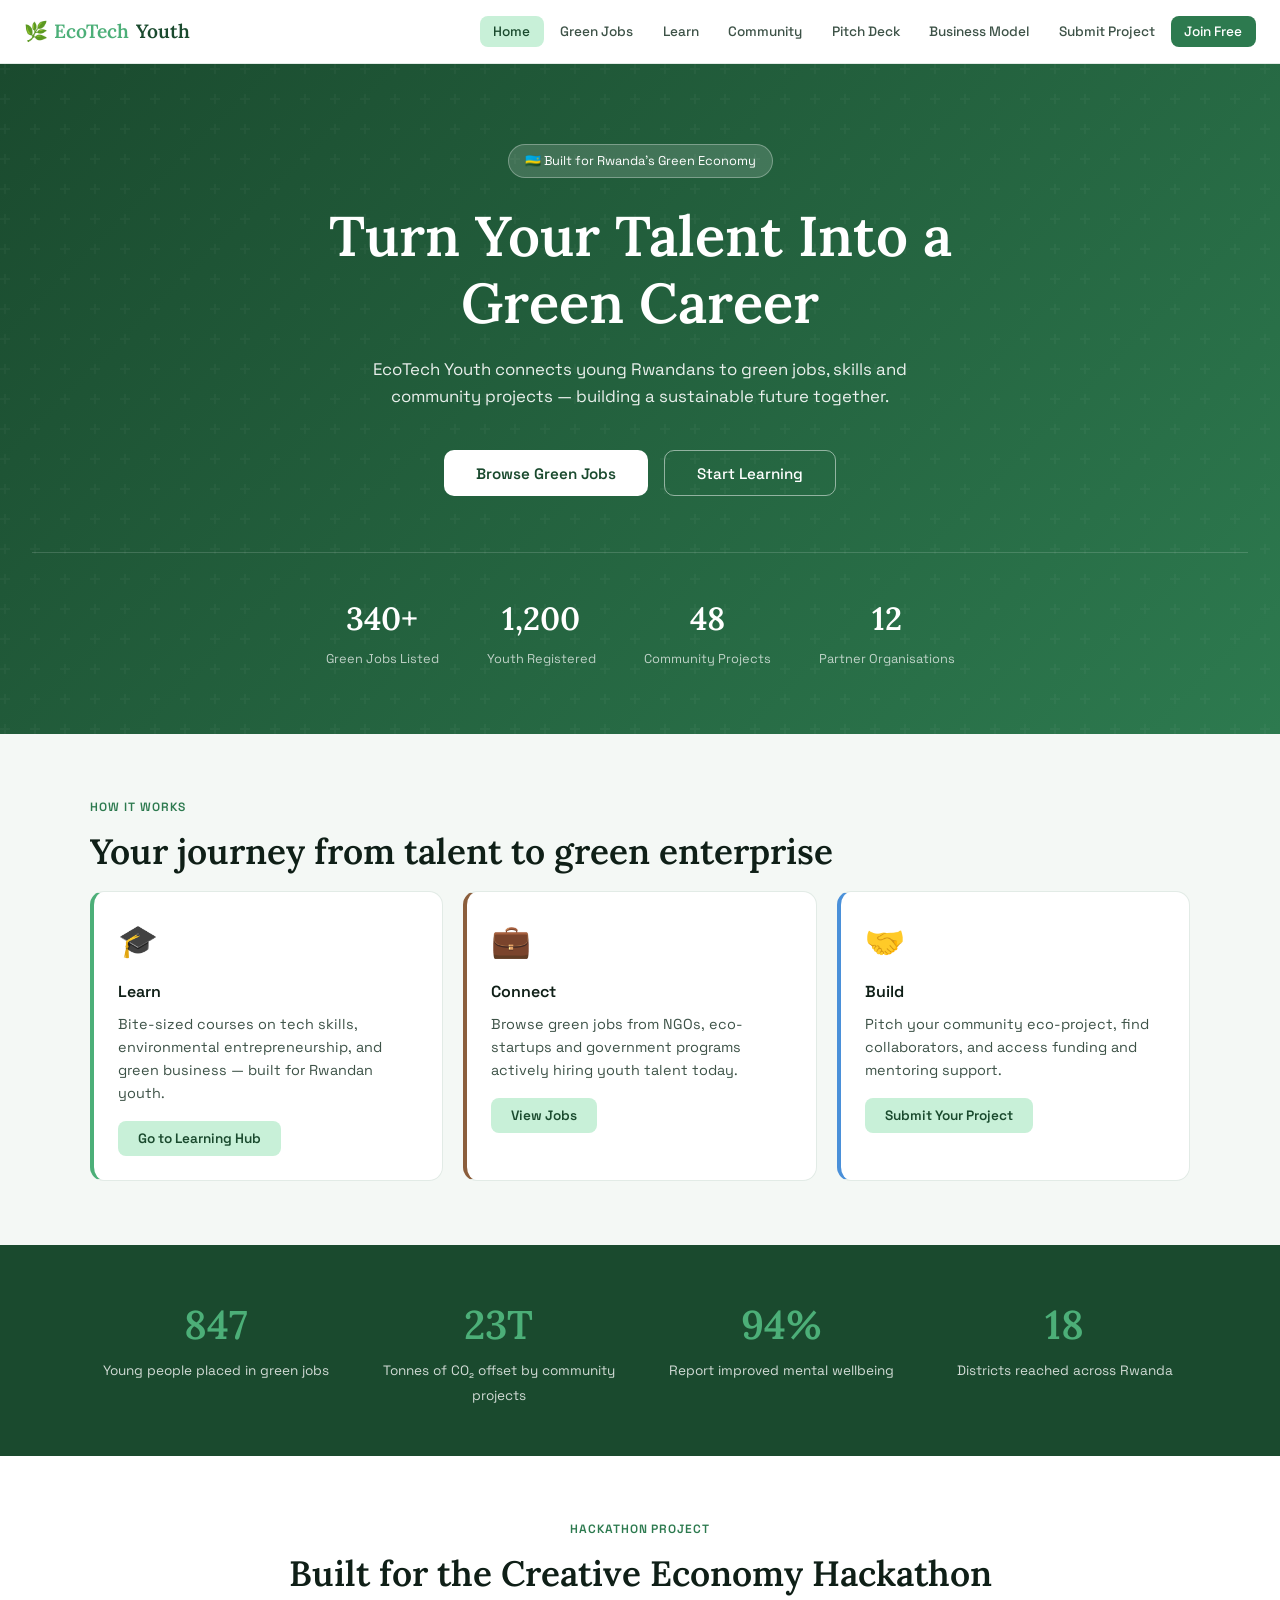
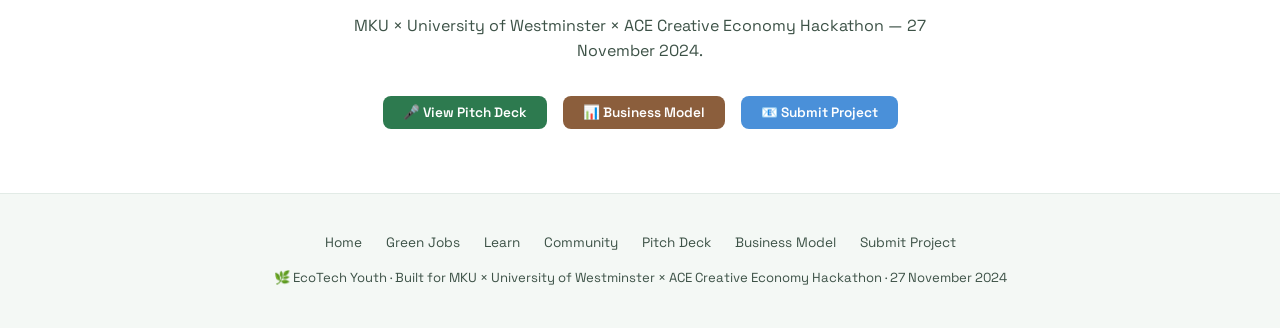
==== commit 35524642: "Update print statement from 'Hello' to 'Goodbye'" ====
--- a/index.html
+++ b/index.html
@@ -11,27 +11,20 @@
   --ea:#8b5e3c;--el:#f5ede4;--sk:#e8f4fd;
   --ink:#0f1f17;--is:#3d5247;--wh:#ffffff;
   --gl2:#e2ebe6;--gs:#f4f8f5;
-  --fb:'Space Grotesk',sans-serif;--fd:'Lora',serif;
   color-scheme:light;
 }
-@media(prefers-color-scheme:dark){:root:not([data-theme=light]){
-  --gd:#c8f0d8;--gm:#4caf78;--gf:#2d7a4f;--gl:#1a3a28;
-  --ea:#d4a07a;--el:#2a1f18;--sk:#0f1e2a;
-  --ink:#e8f4ee;--is:#a8c4b4;--wh:#111f17;--gl2:#1e3028;--gs:#141f1a;
-  color-scheme:dark;
-}}
 *,*::before,*::after{box-sizing:border-box;margin:0;padding:0}
 html{scroll-behavior:smooth}
-body{font-family:var(--fb);background:var(--wh);color:var(--ink);font-size:16px;line-height:1.6}
+body{font-family:'Space Grotesk',sans-serif;background:var(--wh);color:var(--ink);font-size:16px;line-height:1.6}
 
 /* NAV */
 nav{position:sticky;top:0;z-index:100;background:var(--wh);border-bottom:1px solid var(--gl2);padding:0 1.5rem;display:flex;align-items:center;justify-content:space-between;height:64px}
-.logo{font-family:var(--fd);font-size:1.2rem;font-weight:600;color:var(--gd);cursor:pointer;display:flex;align-items:center;gap:.4rem}
+.logo{font-family:'Lora',serif;font-size:1.2rem;font-weight:600;color:var(--gd);cursor:pointer;display:flex;align-items:center;gap:.4rem}
 .logo span{color:var(--gf)}
 .nav-links{display:flex;gap:.15rem;list-style:none;flex-wrap:wrap}
-.nb{background:none;border:none;font-family:var(--fb);font-size:.85rem;font-weight:500;color:var(--is);padding:.45rem .85rem;border-radius:8px;cursor:pointer;transition:background .15s,color .15s}
+.nb{background:none;border:none;font-family:'Space Grotesk',sans-serif;font-size:.85rem;font-weight:500;color:var(--is);padding:.45rem .85rem;border-radius:8px;cursor:pointer;transition:background .15s,color .15s}
 .nb:hover,.nb.active{background:var(--gl);color:var(--gd)}
-.nb.cta{background:var(--gm)!important;color:var(--wh)!important}
+.nb.cta{background:var(--gm)!important;color:#fff!important}
 .nb.cta:hover{background:var(--gd)!important}
 .ham{display:none;background:none;border:none;font-size:1.5rem;cursor:pointer;color:var(--ink)}
 @media(max-width:768px){.nav-links{display:none}.ham{display:block}}
@@ -42,43 +35,46 @@
 
 /* HERO */
 .hero{background:linear-gradient(135deg,var(--gd),var(--gm));color:#fff;padding:5rem 2rem 4rem;text-align:center;position:relative;overflow:hidden}
-.hero::before{content:'';position:absolute;inset:0;background:url("data:image/svg+xml,%3Csvg width='60' height='60' viewBox='0 0 60 60' xmlns='http://www.w3.org/2000/svg'%3E%3Cg fill='%23ffffff' fill-opacity='0.04'%3E%3Cpath d='M36 34v-4h-2v4h-4v2h4v4h2v-4h4v-2h-4zm0-30V0h-2v4h-4v2h4v4h2V6h4V4h-4zM6 34v-4H4v4H0v2h4v4h2v-4h4v-2H6zM6 4V0H4v4H0v2h4v4h2V6h4V4H6z'/%3E%3C/g%3E%3C/svg%3E")}
-.hbadge{display:inline-block;background:rgba(255,255,255,.15);border:1px solid rgba(255,255,255,.3);padding:.35rem 1rem;border-radius:100px;font-size:.8rem;margin-bottom:1.5rem}
-.hero h1{font-family:var(--fd);font-size:clamp(2rem,5vw,3.5rem);font-weight:600;line-height:1.2;max-width:700px;margin:0 auto 1.25rem}
-.hero p{font-size:1.05rem;opacity:.85;max-width:540px;margin:0 auto 2.5rem}
-.hacts{display:flex;gap:1rem;justify-content:center;flex-wrap:wrap}
-.btnp{background:#fff;color:var(--gd);font-family:var(--fb);font-weight:600;font-size:.95rem;padding:.8rem 2rem;border-radius:10px;border:none;cursor:pointer;transition:transform .15s,box-shadow .15s}
+.hero::before{content:'';position:absolute;inset:0;opacity:.4;background:url("data:image/svg+xml,%3Csvg width='60' height='60' viewBox='0 0 60 60' xmlns='http://www.w3.org/2000/svg'%3E%3Cg fill='%23fff' fill-opacity='0.08'%3E%3Cpath d='M36 34v-4h-2v4h-4v2h4v4h2v-4h4v-2h-4zm0-30V0h-2v4h-4v2h4v4h2V6h4V4h-4zM6 34v-4H4v4H0v2h4v4h2v-4h4v-2H6zM6 4V0H4v4H0v2h4v4h2V6h4V4H6z'/%3E%3C/g%3E%3C/svg%3E")}
+.hbadge{display:inline-block;background:rgba(255,255,255,.15);border:1px solid rgba(255,255,255,.3);padding:.35rem 1rem;border-radius:100px;font-size:.8rem;margin-bottom:1.5rem;position:relative}
+.hero h1{font-family:'Lora',serif;font-size:clamp(2rem,5vw,3.5rem);font-weight:600;line-height:1.2;max-width:700px;margin:0 auto 1.25rem;position:relative}
+.hero p{font-size:1.05rem;opacity:.9;max-width:540px;margin:0 auto 2.5rem;position:relative}
+.hacts{display:flex;gap:1rem;justify-content:center;flex-wrap:wrap;position:relative}
+.btnp{background:#fff;color:var(--gd);font-family:'Space Grotesk',sans-serif;font-weight:600;font-size:.95rem;padding:.8rem 2rem;border-radius:10px;border:none;cursor:pointer;transition:transform .15s,box-shadow .15s}
 .btnp:hover{transform:translateY(-2px);box-shadow:0 8px 24px rgba(0,0,0,.2)}
-.btno{background:transparent;color:#fff;font-family:var(--fb);font-weight:500;font-size:.95rem;padding:.8rem 2rem;border-radius:10px;border:1.5px solid rgba(255,255,255,.5);cursor:pointer;transition:background .15s}
+.btno{background:transparent;color:#fff;font-family:'Space Grotesk',sans-serif;font-weight:500;font-size:.95rem;padding:.8rem 2rem;border-radius:10px;border:1.5px solid rgba(255,255,255,.5);cursor:pointer;transition:background .15s}
 .btno:hover{background:rgba(255,255,255,.1)}
-.hstats{display:flex;justify-content:center;gap:3rem;margin-top:3.5rem;padding-top:2.5rem;border-top:1px solid rgba(255,255,255,.15);flex-wrap:wrap}
+.hstats{display:flex;justify-content:center;gap:3rem;margin-top:3.5rem;padding-top:2.5rem;border-top:1px solid rgba(255,255,255,.15);flex-wrap:wrap;position:relative}
 .stat{text-align:center}
-.snum{font-family:var(--fd);font-size:2rem;font-weight:600;display:block}
+.snum{font-family:'Lora',serif;font-size:2rem;font-weight:600;display:block}
 .slbl{font-size:.8rem;opacity:.7}
 
 /* SECTIONS */
 section{padding:4rem 2rem}
 .si{max-width:1100px;margin:0 auto}
 .slabel{font-size:.75rem;font-weight:600;text-transform:uppercase;letter-spacing:.08em;color:var(--gm);margin-bottom:.75rem}
-.stitle{font-family:var(--fd);font-size:clamp(1.6rem,3vw,2.2rem);font-weight:600;color:var(--ink);margin-bottom:1rem;line-height:1.3}
+.stitle{font-family:'Lora',serif;font-size:clamp(1.6rem,3vw,2.2rem);font-weight:600;color:var(--ink);margin-bottom:1rem;line-height:1.3}
 .ssub{color:var(--is);font-size:1rem;max-width:540px;margin-bottom:2.5rem}
 
-/* CARDS */
+/* CARDS GRID */
 .grid{display:grid;grid-template-columns:repeat(auto-fill,minmax(300px,1fr));gap:1.25rem}
-.card{background:var(--wh);border:1px solid var(--gl2);border-radius:14px;padding:1.5rem;transition:box-shadow .2s,transform .2s;cursor:default}
+.card{background:var(--wh);border:1px solid var(--gl2);border-radius:14px;padding:1.5rem;transition:box-shadow .2s,transform .2s}
 .card:hover{box-shadow:0 8px 32px rgba(0,0,0,.08);transform:translateY(-3px)}
 
 /* BUTTONS */
-.btn-g{background:var(--gm);color:#fff;border:none;border-radius:8px;padding:.5rem 1.25rem;font-family:var(--fb);font-size:.85rem;font-weight:600;cursor:pointer;transition:background .15s}
+.btn-g{background:var(--gm);color:#fff;border:none;border-radius:8px;padding:.5rem 1.25rem;font-family:'Space Grotesk',sans-serif;font-size:.85rem;font-weight:600;cursor:pointer;transition:background .15s;display:inline-block}
 .btn-g:hover{background:var(--gd)}
-.btn-gl{background:var(--gl);color:var(--gd);border:none;border-radius:8px;padding:.55rem 1.25rem;font-family:var(--fb);font-size:.85rem;font-weight:600;cursor:pointer;transition:background .15s;align-self:flex-start}
+.btn-gl{background:var(--gl);color:var(--gd);border:none;border-radius:8px;padding:.55rem 1.25rem;font-family:'Space Grotesk',sans-serif;font-size:.85rem;font-weight:600;cursor:pointer;transition:background .15s;display:inline-block}
 .btn-gl:hover{background:var(--gf);color:#fff}
-.btn-ea{background:var(--ea);color:#fff;border:none;border-radius:8px;padding:.5rem 1.25rem;font-family:var(--fb);font-size:.85rem;font-weight:600;cursor:pointer;transition:background .15s}
-.btn-sky{background:#4a90d9;color:#fff;border:none;border-radius:8px;padding:.5rem 1.25rem;font-family:var(--fb);font-size:.85rem;font-weight:600;cursor:pointer;transition:background .15s}
-
-/* JOB */
+.btn-ea{background:var(--ea);color:#fff;border:none;border-radius:8px;padding:.5rem 1.25rem;font-family:'Space Grotesk',sans-serif;font-size:.85rem;font-weight:600;cursor:pointer}
+.btn-sky{background:#4a90d9;color:#fff;border:none;border-radius:8px;padding:.5rem 1.25rem;font-family:'Space Grotesk',sans-serif;font-size:.85rem;font-weight:600;cursor:pointer}
+.sbtn{background:var(--gs);border:1.5px solid var(--gl2);border-radius:8px;padding:.5rem 1.2rem;font-family:'Space Grotesk',sans-serif;font-size:.9rem;font-weight:600;color:var(--ink);cursor:pointer;transition:all .15s}
+.sbtn:hover:not(:disabled){background:var(--gl);border-color:var(--gf);color:var(--gd)}
+.sbtn:disabled{opacity:.35;cursor:not-allowed}
+
+/* JOB CARDS */
 .filters{display:flex;gap:.75rem;margin-bottom:2rem;flex-wrap:wrap}
-.fbtn{background:var(--gs);border:1.5px solid var(--gl2);border-radius:100px;padding:.4rem 1.1rem;font-family:var(--fb);font-size:.85rem;font-weight:500;color:var(--is);cursor:pointer;transition:all .15s}
+.fbtn{background:var(--gs);border:1.5px solid var(--gl2);border-radius:100px;padding:.4rem 1.1rem;font-family:'Space Grotesk',sans-serif;font-size:.85rem;font-weight:500;color:var(--is);cursor:pointer;transition:all .15s}
 .fbtn:hover,.fbtn.active{background:var(--gl);border-color:var(--gf);color:var(--gd)}
 .jcard{display:flex;flex-direction:column;gap:.75rem}
 .jtop{display:flex;justify-content:space-between;align-items:flex-start;gap:1rem}
@@ -98,14 +94,48 @@
 .jpay{font-weight:600;font-size:.9rem;color:var(--gm)}
 .jdl{font-size:.8rem;color:var(--is)}
 
-/* COURSES */
-.ccard{display:flex;flex-direction:column;gap:1rem}
-.cthumb{height:140px;border-radius:10px;display:flex;align-items:center;justify-content:center;font-size:3rem}
-.pbar{height:5px;background:var(--gl2);border-radius:100px;overflow:hidden;margin-top:.5rem}
+/* JOB DETAIL MODAL */
+.jmodal-overlay{display:none;position:fixed;inset:0;background:rgba(0,0,0,.5);z-index:200;align-items:flex-start;justify-content:center;padding:2rem 1rem;overflow-y:auto}
+.jmodal-overlay.open{display:flex}
+.jmodal{background:var(--wh);border-radius:20px;padding:2rem;max-width:600px;width:100%;position:relative;margin:auto}
+.jm-close{position:absolute;top:1rem;right:1rem;background:var(--gs);border:none;border-radius:8px;width:36px;height:36px;cursor:pointer;font-size:1.1rem;color:var(--is)}
+.jm-header{display:flex;align-items:center;gap:1rem;margin-bottom:1.5rem}
+.jm-icon{width:60px;height:60px;border-radius:14px;display:flex;align-items:center;justify-content:center;font-size:2rem;flex-shrink:0}
+.jm-org{font-weight:600;font-size:1rem}
+.jm-loc{font-size:.85rem;color:var(--is)}
+.jm-title{font-family:'Lora',serif;font-size:1.4rem;font-weight:600;margin-bottom:1rem;line-height:1.3}
+.jm-section{margin-bottom:1.25rem}
+.jm-label{font-size:.75rem;font-weight:700;text-transform:uppercase;letter-spacing:.06em;color:var(--gm);margin-bottom:.4rem}
+.jm-text{font-size:.9rem;color:var(--is);line-height:1.6}
+.jm-row{display:flex;gap:1.5rem;flex-wrap:wrap;margin-bottom:1.25rem}
+.jm-info{flex:1;min-width:140px}
+.jm-info-label{font-size:.75rem;color:var(--is);margin-bottom:.2rem}
+.jm-info-val{font-weight:600;font-size:.95rem}
+.jm-reqs{padding-left:1.2rem}
+.jm-reqs li{font-size:.9rem;color:var(--is);margin-bottom:.35rem}
+.jm-actions{display:flex;gap:1rem;margin-top:1.5rem;flex-wrap:wrap}
+
+/* COURSE DETAIL MODAL */
+.cmodal-overlay{display:none;position:fixed;inset:0;background:rgba(0,0,0,.5);z-index:200;align-items:flex-start;justify-content:center;padding:2rem 1rem;overflow-y:auto}
+.cmodal-overlay.open{display:flex}
+.cmodal{background:var(--wh);border-radius:20px;max-width:620px;width:100%;position:relative;margin:auto;overflow:hidden}
+.cm-close{position:absolute;top:1rem;right:1rem;background:rgba(255,255,255,.2);border:none;border-radius:8px;width:36px;height:36px;cursor:pointer;font-size:1.1rem;color:#fff;z-index:1}
+.cm-hero{padding:2rem;display:flex;flex-direction:column;gap:.5rem}
+.cm-emoji{font-size:3rem}
+.cm-title{font-family:'Lora',serif;font-size:1.4rem;font-weight:600;color:#fff;line-height:1.3}
+.cm-meta{display:flex;gap:1rem;flex-wrap:wrap}
+.cm-badge{background:rgba(255,255,255,.2);color:#fff;font-size:.78rem;font-weight:600;padding:.3rem .75rem;border-radius:100px}
+.cm-body{padding:1.75rem}
+.cm-section{margin-bottom:1.5rem}
+.cm-label{font-size:.75rem;font-weight:700;text-transform:uppercase;letter-spacing:.06em;color:var(--gm);margin-bottom:.6rem}
+.cm-desc{font-size:.9rem;color:var(--is);line-height:1.6;margin-bottom:1rem}
+.module-list{display:flex;flex-direction:column;gap:.5rem}
+.module-item{display:flex;align-items:center;gap:.75rem;padding:.7rem 1rem;background:var(--gs);border-radius:10px;font-size:.88rem}
+.module-num{width:28px;height:28px;border-radius:50%;background:var(--gl);color:var(--gd);font-weight:700;font-size:.8rem;display:flex;align-items:center;justify-content:center;flex-shrink:0}
+.module-done{background:var(--gm);color:#fff}
+.pbar{height:6px;background:var(--gl2);border-radius:100px;overflow:hidden;margin-top:.5rem}
 .pfill{height:100%;background:var(--gf);border-radius:100px}
-.cmeta{display:flex;justify-content:space-between;align-items:center;font-size:.8rem;color:var(--is)}
-.ctitle{font-weight:600;font-size:1rem}
-.cdesc{font-size:.88rem;color:var(--is)}
+.cm-actions{display:flex;gap:1rem;flex-wrap:wrap;padding:0 1.75rem 1.75rem}
 
 /* COMMUNITY */
 .cgrid{display:grid;grid-template-columns:1fr 1fr;gap:1.25rem}
@@ -122,32 +152,52 @@
 .fpct{font-weight:700;font-size:.85rem;color:var(--gm)}
 .flbl{font-size:.78rem;color:var(--is);white-space:nowrap}
 
+/* PROJECT DETAIL MODAL */
+.pmodal-overlay{display:none;position:fixed;inset:0;background:rgba(0,0,0,.5);z-index:200;align-items:flex-start;justify-content:center;padding:2rem 1rem;overflow-y:auto}
+.pmodal-overlay.open{display:flex}
+.pmodal{background:var(--wh);border-radius:20px;padding:2rem;max-width:600px;width:100%;position:relative;margin:auto}
+.pm-close{position:absolute;top:1rem;right:1rem;background:var(--gs);border:none;border-radius:8px;width:36px;height:36px;cursor:pointer;font-size:1.1rem;color:var(--is)}
+.pm-header{display:flex;align-items:center;gap:1rem;margin-bottom:1.25rem}
+.pm-icon{width:60px;height:60px;border-radius:14px;display:flex;align-items:center;justify-content:center;font-size:2rem;flex-shrink:0}
+.pm-title{font-family:'Lora',serif;font-size:1.3rem;font-weight:600;line-height:1.3}
+.pm-auth{font-size:.85rem;color:var(--is);margin-top:.2rem}
+.pm-label{font-size:.75rem;font-weight:700;text-transform:uppercase;letter-spacing:.06em;color:var(--gm);margin-bottom:.4rem;margin-top:1.25rem}
+.pm-text{font-size:.9rem;color:var(--is);line-height:1.6}
+.pm-stats{display:grid;grid-template-columns:1fr 1fr 1fr;gap:1rem;margin:1.25rem 0;text-align:center}
+.pm-stat{background:var(--gs);border-radius:10px;padding:.75rem}
+.pm-stat-num{font-weight:700;font-size:1.1rem;color:var(--gm);display:block}
+.pm-stat-lbl{font-size:.75rem;color:var(--is)}
+.pm-fbar-wrap{margin:1rem 0}
+.pm-fbar-top{display:flex;justify-content:space-between;font-size:.85rem;margin-bottom:.4rem}
+.pm-fbar{height:10px;background:var(--gl2);border-radius:100px;overflow:hidden}
+.pm-ffill{height:100%;background:linear-gradient(90deg,var(--gf),var(--gm));border-radius:100px}
+.pm-actions{display:flex;gap:1rem;margin-top:1.5rem;flex-wrap:wrap}
+
 /* IMPACT */
 .istrip{background:var(--gd);color:#fff;padding:3rem 2rem}
 .igrid{max-width:1100px;margin:0 auto;display:grid;grid-template-columns:repeat(auto-fit,minmax(200px,1fr));gap:2rem;text-align:center}
-.inum{font-family:var(--fd);font-size:2.5rem;font-weight:600;color:var(--gf);display:block}
+.inum{font-family:'Lora',serif;font-size:2.5rem;font-weight:600;color:var(--gf);display:block}
 .ilbl{font-size:.85rem;opacity:.8}
 
-/* PITCH */
+/* PITCH DECK */
 .pnav{display:flex;align-items:center;justify-content:space-between;margin-bottom:1.5rem;gap:1rem}
 .pctr{font-size:.9rem;color:var(--is);font-weight:500}
-.sbtn{background:var(--gs);border:1.5px solid var(--gl2);border-radius:8px;padding:.5rem 1.2rem;font-family:var(--fb);font-size:.9rem;font-weight:600;color:var(--ink);cursor:pointer;transition:all .15s}
-.sbtn:hover:not(:disabled){background:var(--gl);border-color:var(--gf);color:var(--gd)}
-.sbtn:disabled{opacity:.35;cursor:not-allowed}
 .dots{display:flex;gap:.5rem}
 .dot{width:8px;height:8px;border-radius:50%;background:var(--gl2);cursor:pointer;transition:background .15s}
 .dot.active{background:var(--gm)}
 .slide{display:none;background:linear-gradient(135deg,var(--gd),var(--gm));border-radius:20px;padding:3rem 2.5rem;color:#fff;min-height:380px;position:relative;overflow:hidden;flex-direction:column;justify-content:center}
 .slide.active{display:flex}
 .slide::before{content:'';position:absolute;top:-40px;right:-40px;width:200px;height:200px;background:rgba(255,255,255,.05);border-radius:50%}
-.snum{font-size:.75rem;opacity:.6;margin-bottom:1rem;font-weight:500}
-.semoji{font-size:3rem;margin-bottom:1rem}
-.stitle2{font-family:var(--fd);font-size:clamp(1.5rem,3vw,2.2rem);font-weight:600;margin-bottom:1.25rem;line-height:1.2}
-.sbody{font-size:.95rem;opacity:.88;line-height:1.7;max-width:620px}
+.slide::after{content:'';position:absolute;bottom:-60px;left:-30px;width:160px;height:160px;background:rgba(255,255,255,.04);border-radius:50%}
+.snum2{font-size:.75rem;opacity:.6;margin-bottom:1rem;font-weight:500;position:relative}
+.semoji{font-size:3rem;margin-bottom:1rem;position:relative}
+.stitle2{font-family:'Lora',serif;font-size:clamp(1.5rem,3vw,2.2rem);font-weight:600;margin-bottom:1.25rem;line-height:1.2;position:relative}
+.sbody{font-size:.95rem;opacity:.88;line-height:1.7;max-width:620px;position:relative}
 .sbody ul{padding-left:1.25rem;margin-top:.5rem}
 .sbody li{margin-bottom:.4rem}
 .scols{display:grid;grid-template-columns:1fr 1fr;gap:1.5rem;margin-top:1rem}
-.scol{background:rgba(255,255,255,.1);border-radius:12px;padding:1rem}
+@media(max-width:600px){.scols{grid-template-columns:1fr}}
+.scol{background:rgba(255,255,255,.12);border-radius:12px;padding:1rem}
 .scol-t{font-weight:600;font-size:.9rem;margin-bottom:.5rem}
 .scol-b{font-size:.82rem;opacity:.85;line-height:1.6}
 .tbar{position:absolute;bottom:0;left:0;height:3px;background:var(--gf);transition:width .3s}
@@ -169,48 +219,53 @@
 .sform{max-width:680px;margin:0 auto}
 .fg{margin-bottom:1.25rem}
 .fl{display:block;font-weight:600;font-size:.88rem;margin-bottom:.5rem}
-.fi,.ft,.fsel{width:100%;border:1.5px solid var(--gl2);border-radius:10px;padding:.75rem 1rem;font-family:var(--fb);font-size:.9rem;color:var(--ink);background:var(--wh);outline:none;transition:border-color .15s}
+.fi,.ft,.fsel{width:100%;border:1.5px solid var(--gl2);border-radius:10px;padding:.75rem 1rem;font-family:'Space Grotesk',sans-serif;font-size:.9rem;color:var(--ink);background:var(--wh);outline:none;transition:border-color .15s}
 .fi:focus,.ft:focus,.fsel:focus{border-color:var(--gf)}
 .ft{resize:vertical;min-height:120px}
 .frow{display:grid;grid-template-columns:1fr 1fr;gap:1rem}
 @media(max-width:600px){.frow{grid-template-columns:1fr}}
-.fsub{background:var(--gm);color:#fff;border:none;border-radius:12px;padding:.9rem 2.5rem;font-family:var(--fb);font-size:1rem;font-weight:600;cursor:pointer;transition:background .15s;width:100%;margin-top:.5rem}
+.fsub{background:var(--gm);color:#fff;border:none;border-radius:12px;padding:.9rem;font-family:'Space Grotesk',sans-serif;font-size:1rem;font-weight:600;cursor:pointer;transition:background .15s;width:100%;margin-top:.5rem}
 .fsub:hover{background:var(--gd)}
 .cc{font-size:.75rem;color:var(--is);text-align:right;margin-top:.25rem}
 .succ{text-align:center;padding:3rem 1rem;display:none}
 .succ .ck{font-size:4rem;display:block;margin-bottom:1rem}
-.succ h3{font-family:var(--fd);font-size:1.5rem;margin-bottom:.75rem}
-.succ p{color:var(--is);max-width:420px;margin:0 auto}
-
-/* MODAL */
+.succ h3{font-family:'Lora',serif;font-size:1.5rem;margin-bottom:.75rem}
+
+/* MODAL SHARED */
 .moverlay{display:none;position:fixed;inset:0;background:rgba(0,0,0,.5);z-index:200;align-items:center;justify-content:center;padding:1rem}
 .moverlay.open{display:flex}
 .modal{background:var(--wh);border-radius:16px;padding:2rem;max-width:480px;width:100%;position:relative}
 .mclose{position:absolute;top:1rem;right:1rem;background:var(--gs);border:none;border-radius:8px;width:32px;height:32px;cursor:pointer;font-size:1rem;color:var(--is)}
-.modal h3{font-family:var(--fd);font-size:1.3rem;margin-bottom:.5rem}
+.modal h3{font-family:'Lora',serif;font-size:1.3rem;margin-bottom:.5rem}
 .modal p{font-size:.9rem;color:var(--is);margin-bottom:1.5rem}
-.mi{width:100%;border:1.5px solid var(--gl2);border-radius:10px;padding:.75rem 1rem;font-family:var(--fb);font-size:.9rem;background:var(--wh);margin-bottom:1rem;outline:none;transition:border-color .15s;color:var(--ink)}
+.mi{width:100%;border:1.5px solid var(--gl2);border-radius:10px;padding:.75rem 1rem;font-family:'Space Grotesk',sans-serif;font-size:.9rem;background:var(--wh);margin-bottom:1rem;outline:none;transition:border-color .15s;color:var(--ink)}
 .mi:focus{border-color:var(--gf)}
-.msub{width:100%;background:var(--gm);color:#fff;border:none;border-radius:10px;padding:.85rem;font-family:var(--fb);font-size:1rem;font-weight:600;cursor:pointer}
+.msub{width:100%;background:var(--gm);color:#fff;border:none;border-radius:10px;padding:.85rem;font-family:'Space Grotesk',sans-serif;font-size:1rem;font-weight:600;cursor:pointer}
 .msub:hover{background:var(--gd)}
 .msucc{display:none;text-align:center;padding:1rem 0}
-.msucc .ck{font-size:3rem;display:block;margin-bottom:.75rem}
-.msucc h4{font-family:var(--fd);font-size:1.2rem;margin-bottom:.5rem}
+.msucc .ck2{font-size:3rem;display:block;margin-bottom:.75rem}
 
 /* TOAST */
-.toast{position:fixed;bottom:2rem;right:2rem;background:var(--gd);color:#fff;padding:.85rem 1.5rem;border-radius:10px;font-size:.9rem;font-weight:500;z-index:300;transform:translateY(100px);opacity:0;transition:transform .3s,opacity .3s;max-width:320px}
+.toast{position:fixed;bottom:2rem;right:2rem;background:var(--gd);color:#fff;padding:.85rem 1.5rem;border-radius:10px;font-size:.9rem;font-weight:500;z-index:400;transform:translateY(100px);opacity:0;transition:transform .3s,opacity .3s;max-width:320px}
 .toast.show{transform:translateY(0);opacity:1}
 
 /* FOOTER */
 footer{background:var(--gs);border-top:1px solid var(--gl2);padding:2.5rem 2rem;text-align:center}
 .flinks{display:flex;justify-content:center;gap:1.5rem;margin-bottom:1rem;flex-wrap:wrap}
-.flinks button{background:none;border:none;font-family:var(--fb);font-size:.85rem;color:var(--is);cursor:pointer}
+.flinks button{background:none;border:none;font-family:'Space Grotesk',sans-serif;font-size:.85rem;color:var(--is);cursor:pointer}
 .flinks button:hover{color:var(--gm)}
 .fcopy{font-size:.82rem;color:var(--is)}
+.cthumb{height:140px;border-radius:10px;display:flex;align-items:center;justify-content:center;font-size:3rem}
+.ctitle{font-weight:600;font-size:1rem;margin-bottom:.3rem}
+.cdesc{font-size:.88rem;color:var(--is);line-height:1.5}
+.cmeta{display:flex;justify-content:space-between;align-items:center;font-size:.8rem;color:var(--is);margin:.5rem 0}
+.pbar2{height:5px;background:var(--gl2);border-radius:100px;overflow:hidden;margin-top:.5rem}
+.pfill2{height:100%;background:var(--gf);border-radius:100px}
 </style>
 </head>
 <body>
 
+<!-- NAV -->
 <nav>
   <div class="logo" id="logo">🌿 <span>EcoTech</span>Youth</div>
   <button class="ham" id="ham">☰</button>
@@ -226,7 +281,7 @@
   </ul>
 </nav>
 
-<!-- HOME -->
+<!-- ══════════ HOME ══════════ -->
 <div class="page active" id="p-home">
   <div class="hero">
     <div class="hbadge">🇷🇼 Built for Rwanda's Green Economy</div>
@@ -291,13 +346,13 @@
   </section>
 </div>
 
-<!-- JOBS -->
+<!-- ══════════ JOBS ══════════ -->
 <div class="page" id="p-jobs">
   <section>
     <div class="si">
       <div class="slabel">Green Jobs Board</div>
       <div class="stitle">Opportunities in Rwanda's green economy</div>
-      <div class="ssub">Find roles in solar energy, sustainable agriculture, eco-tourism, environmental education and more.</div>
+      <div class="ssub">Click any job card to see full details and requirements.</div>
       <div class="filters" id="filters">
         <button class="fbtn active" data-cat="all">All Jobs</button>
         <button class="fbtn" data-cat="energy">Clean Energy</button>
@@ -310,38 +365,38 @@
   </section>
 </div>
 
-<!-- LEARN -->
+<!-- ══════════ LEARN ══════════ -->
 <div class="page" id="p-learn">
   <section>
     <div class="si">
       <div class="slabel">Learning Hub</div>
       <div class="stitle">Build skills the green economy needs</div>
-      <div class="ssub">Free micro-courses combining tech, environment and enterprise — learn at your own pace.</div>
+      <div class="ssub">Click any course to see the full syllabus and start learning.</div>
       <div class="grid" id="courses-container"></div>
     </div>
   </section>
 </div>
 
-<!-- COMMUNITY -->
+<!-- ══════════ COMMUNITY ══════════ -->
 <div class="page" id="p-community">
   <section>
     <div class="si">
       <div class="slabel">Community Projects</div>
       <div class="stitle">Youth-led eco-solutions across Rwanda</div>
-      <div class="ssub">Browse active community projects, support them, or pitch your own idea.</div>
+      <div class="ssub">Click any project to see full details and support it.</div>
       <div style="margin-bottom:2rem"><button class="btn-g" id="com-pitch">+ Pitch Your Project</button></div>
       <div class="cgrid" id="community-container"></div>
     </div>
   </section>
 </div>
 
-<!-- PITCH DECK -->
+<!-- ══════════ PITCH DECK ══════════ -->
 <div class="page" id="p-pitch">
   <section>
     <div class="si">
       <div class="slabel">Hackathon Pitch Deck</div>
       <div class="stitle">EcoTech Youth — 3-Minute Pitch</div>
-      <div class="ssub">Our full presentation for the Creative Economy Hackathon. Navigate slide by slide.</div>
+      <div class="ssub">Navigate slide by slide or hit Auto-Play for the full 3-minute timed pitch.</div>
       <div class="pnav">
         <button class="sbtn" id="prev-btn">← Previous</button>
         <div style="display:flex;flex-direction:column;align-items:center;gap:.6rem">
@@ -354,19 +409,19 @@
       <div style="margin-top:1.5rem;display:flex;gap:1rem;flex-wrap:wrap">
         <button class="btn-g" id="autoplay-btn">▶ Auto-Play (3 min)</button>
         <button class="sbtn" id="stop-btn">⏹ Stop</button>
-        <button class="btn-ea" id="p-ent-btn">View Business Model →</button>
+        <button class="btn-ea" id="p-ent-btn">📊 View Business Model →</button>
       </div>
     </div>
   </section>
 </div>
 
-<!-- ENTERPRISE -->
+<!-- ══════════ ENTERPRISE ══════════ -->
 <div class="page" id="p-enterprise">
   <section>
     <div class="si">
       <div class="slabel">Business Model</div>
       <div class="stitle">How EcoTech Youth sustains itself</div>
-      <div class="ssub">A multi-stream revenue model built for long-term self-sustainability.</div>
+      <div class="ssub">A multi-stream revenue model built for long-term self-sustainability — not dependent on donations alone.</div>
       <div class="slabel" style="margin-top:.5rem">Value Proposition</div>
       <div class="bgrid">
         <div class="bcard" style="background:var(--gl);border-color:var(--gf)">
@@ -383,30 +438,30 @@
         </div>
       </div>
       <div class="slabel" style="margin:2rem 0 1rem">Revenue Streams</div>
-      <div id="revenue-container"></div>
+      <div class="rrow"><div class="ricon">🏢</div><div style="flex:2"><div class="rname">Employer Subscriptions</div><div style="font-size:.78rem;color:var(--is)">Monthly fee for companies to post jobs and access the youth talent pool</div><div class="rbarw" style="margin-top:.4rem"><div class="rbar" style="width:100%"></div></div></div><div style="text-align:right"><div class="ramount">RWF 150,000/mo</div><div style="font-size:.75rem;color:var(--is)">40% of revenue</div></div></div>
+      <div class="rrow"><div class="ricon">🎓</div><div style="flex:2"><div class="rname">Paid Training Cohorts</div><div style="font-size:.78rem;color:var(--is)">Premium training programs co-designed with NGO and government partners</div><div class="rbarw" style="margin-top:.4rem"><div class="rbar" style="width:62.5%"></div></div></div><div style="text-align:right"><div class="ramount">RWF 80,000/cohort</div><div style="font-size:.75rem;color:var(--is)">25% of revenue</div></div></div>
+      <div class="rrow"><div class="ricon">🤝</div><div style="flex:2"><div class="rname">NGO & Govt Contracts</div><div style="font-size:.78rem;color:var(--is)">Platform deployment contracts for youth employment programs</div><div class="rbarw" style="margin-top:.4rem"><div class="rbar" style="width:50%"></div></div></div><div style="text-align:right"><div class="ramount">RWF 500,000/contract</div><div style="font-size:.75rem;color:var(--is)">20% of revenue</div></div></div>
+      <div class="rrow"><div class="ricon">📊</div><div style="flex:2"><div class="rname">Impact Data Reports</div><div style="font-size:.78rem;color:var(--is)">Quarterly impact reports for CSR and development partners</div><div class="rbarw" style="margin-top:.4rem"><div class="rbar" style="width:25%"></div></div></div><div style="text-align:right"><div class="ramount">RWF 50,000/report</div><div style="font-size:.75rem;color:var(--is)">10% of revenue</div></div></div>
+      <div class="rrow"><div class="ricon">📣</div><div style="flex:2"><div class="rname">Sponsored Listings</div><div style="font-size:.78rem;color:var(--is)">Featured job and project listings from verified eco-partners</div><div class="rbarw" style="margin-top:.4rem"><div class="rbar" style="width:12.5%"></div></div></div><div style="text-align:right"><div class="ramount">RWF 20,000/listing</div><div style="font-size:.75rem;color:var(--is)">5% of revenue</div></div></div>
+      <div style="background:var(--gl);border-radius:12px;padding:1rem 1.25rem;margin-top:1rem;font-size:.9rem;color:var(--gd)">💰 <strong>Year 1 Revenue Target: RWF 45,000,000 · Net Surplus: RWF 18,100,000</strong></div>
       <div class="slabel" style="margin:2.5rem 0 1rem">Growth Roadmap</div>
       <div class="grid">
-        <div class="card">
-          <div style="font-weight:700;font-size:.85rem;color:var(--gm);margin-bottom:.5rem">PHASE 1 · Months 1–6</div>
-          <div style="font-weight:600;margin-bottom:.5rem">Launch & Validate</div>
-          <div style="font-size:.85rem;color:var(--is);line-height:1.7">Launch with 50 green jobs. Onboard 300 youth users. Partner with 3 NGOs. Run 2 pilot training cohorts. Validate job placement model.</div>
-        </div>
-        <div class="card">
-          <div style="font-weight:700;font-size:.85rem;color:var(--ea);margin-bottom:.5rem">PHASE 2 · Months 7–18</div>
-          <div style="font-weight:600;margin-bottom:.5rem">Scale & Monetise</div>
-          <div style="font-size:.85rem;color:var(--is);line-height:1.7">Reach 1,000 users across 5 districts. Launch employer subscription. Publish first community project reports. Seek government endorsement.</div>
-        </div>
-        <div class="card">
-          <div style="font-weight:700;font-size:.85rem;color:#4a90d9;margin-bottom:.5rem">PHASE 3 · Year 2+</div>
-          <div style="font-weight:600;margin-bottom:.5rem">Regional Expansion</div>
-          <div style="font-size:.85rem;color:var(--is);line-height:1.7">Expand to Uganda, Kenya, Tanzania. License platform to universities. Launch EcoTech Youth Fellowship for top project founders.</div>
-        </div>
+        <div class="card"><div style="font-weight:700;font-size:.85rem;color:var(--gm);margin-bottom:.5rem">PHASE 1 · Months 1–6</div><div style="font-weight:600;margin-bottom:.5rem">Launch & Validate</div><ul style="font-size:.85rem;color:var(--is);line-height:1.8;padding-left:1.2rem"><li>Launch with 50+ green jobs listed</li><li>Onboard 300 youth users across Kigali</li><li>Partner with 3 NGOs for content & listings</li><li>Run 2 pilot paid training cohorts</li><li>Target: 30 verified job placements</li></ul></div>
+        <div class="card"><div style="font-weight:700;font-size:.85rem;color:var(--ea);margin-bottom:.5rem">PHASE 2 · Months 7–18</div><div style="font-weight:600;margin-bottom:.5rem">Scale & Monetise</div><ul style="font-size:.85rem;color:var(--is);line-height:1.8;padding-left:1.2rem"><li>Reach 1,000 users across 5 districts</li><li>Launch employer subscription model</li><li>Secure government endorsement from REMA</li><li>Hire 2 district community coordinators</li><li>Launch mobile app (Android-first)</li></ul></div>
+        <div class="card"><div style="font-weight:700;font-size:.85rem;color:#4a90d9;margin-bottom:.5rem">PHASE 3 · Year 2+</div><div style="font-weight:600;margin-bottom:.5rem">Regional Expansion</div><ul style="font-size:.85rem;color:var(--is);line-height:1.8;padding-left:1.2rem"><li>Expand to Uganda, Kenya, Tanzania</li><li>License platform to 3+ African universities</li><li>Launch EcoTech Youth Fellowship</li><li>Target: 10,000 users across East Africa</li><li>Raise Series A from impact investors</li></ul></div>
+      </div>
+      <div class="slabel" style="margin:2.5rem 0 1rem">Impact Targets</div>
+      <div class="grid">
+        <div class="card" style="text-align:center"><div style="font-size:2rem;margin-bottom:.5rem">👩‍💼</div><div style="font-weight:700;font-size:1.5rem;color:var(--gm)">200 → 1,000</div><div style="font-size:.85rem;color:var(--is)">Green jobs filled (Year 1 → Year 2)</div></div>
+        <div class="card" style="text-align:center"><div style="font-size:2rem;margin-bottom:.5rem">🌍</div><div style="font-weight:700;font-size:1.5rem;color:var(--gm)">50T → 250T</div><div style="font-size:.85rem;color:var(--is)">CO₂ offset in tonnes (Year 1 → Year 2)</div></div>
+        <div class="card" style="text-align:center"><div style="font-size:2rem;margin-bottom:.5rem">🧠</div><div style="font-weight:700;font-size:1.5rem;color:var(--gm)">85% → 90%</div><div style="font-size:.85rem;color:var(--is)">Wellbeing improvement reported by users</div></div>
+        <div class="card" style="text-align:center"><div style="font-size:2rem;margin-bottom:.5rem">🎓</div><div style="font-weight:700;font-size:1.5rem;color:var(--gm)">500 → 2,500</div><div style="font-size:.85rem;color:var(--is)">Course completions (Year 1 → Year 2)</div></div>
       </div>
     </div>
   </section>
 </div>
 
-<!-- SUBMIT -->
+<!-- ══════════ SUBMIT ══════════ -->
 <div class="page" id="p-submit">
   <section>
     <div class="si">
@@ -415,48 +470,25 @@
       <div class="ssub">Your submission will be sent to <strong>hackathon@mku.ac.rw</strong> and <strong>ace@africacreativeenterprise.com</strong>.</div>
       <div class="sform">
         <div id="form-body">
-          <div style="background:var(--gl);border-radius:12px;padding:1rem 1.25rem;margin-bottom:1.75rem;font-size:.88rem;color:var(--gd);line-height:1.6">
-            📋 <strong>Hackathon brief:</strong> Teams develop and pitch a creative economy business concept addressing jobs, growth, mental health, wellbeing, and sustainability in Rwanda. Pitches are 3 minutes. Judging covers Innovation, Viability, Wellbeing Impact, Cultural Impact, and Pitch Quality — 20% each.
-          </div>
-          <div class="frow">
-            <div class="fg"><label class="fl">Your Full Name *</label><input class="fi" id="f-name" type="text" placeholder="e.g. Jean-Paul Nkurunziza"></div>
-            <div class="fg"><label class="fl">Student ID *</label><input class="fi" id="f-sid" type="text" placeholder="e.g. MKU2024/CS/001"></div>
-          </div>
-          <div class="frow">
-            <div class="fg"><label class="fl">Your Email Address *</label><input class="fi" id="f-email" type="email" placeholder="yourname@mku.ac.rw"></div>
-            <div class="fg"><label class="fl">Phone Number</label><input class="fi" id="f-phone" type="tel" placeholder="+250 7XX XXX XXX"></div>
-          </div>
-          <div class="frow">
-            <div class="fg"><label class="fl">Faculty / Department *</label><input class="fi" id="f-fac" type="text" placeholder="e.g. Computer Science"></div>
-            <div class="fg"><label class="fl">Year of Study *</label>
-              <select class="fsel" id="f-year"><option value="">Select year…</option><option>Year 1</option><option>Year 2</option><option>Year 3</option><option>Year 4</option><option>Postgraduate</option></select>
-            </div>
-          </div>
+          <div style="background:var(--gl);border-radius:12px;padding:1rem 1.25rem;margin-bottom:1.75rem;font-size:.88rem;color:var(--gd);line-height:1.6">📋 <strong>Hackathon brief:</strong> Teams develop and pitch a creative economy business concept addressing jobs, growth, mental health, wellbeing, and sustainability in Rwanda. Pitches are 3 minutes. Judging covers Innovation, Viability, Wellbeing Impact, Cultural Impact, and Pitch Quality — 20% each.</div>
+          <div class="frow"><div class="fg"><label class="fl">Your Full Name *</label><input class="fi" id="f-name" type="text" placeholder="e.g. Jean-Paul Nkurunziza"></div><div class="fg"><label class="fl">Student ID *</label><input class="fi" id="f-sid" type="text" placeholder="e.g. MKU2024/CS/001"></div></div>
+          <div class="frow"><div class="fg"><label class="fl">Your Email Address *</label><input class="fi" id="f-email" type="email" placeholder="yourname@mku.ac.rw"></div><div class="fg"><label class="fl">Phone Number</label><input class="fi" id="f-phone" type="tel" placeholder="+250 7XX XXX XXX"></div></div>
+          <div class="frow"><div class="fg"><label class="fl">Faculty / Department *</label><input class="fi" id="f-fac" type="text" placeholder="e.g. Computer Science"></div><div class="fg"><label class="fl">Year of Study *</label><select class="fsel" id="f-year"><option value="">Select year…</option><option>Year 1</option><option>Year 2</option><option>Year 3</option><option>Year 4</option><option>Postgraduate</option></select></div></div>
           <div class="fg"><label class="fl">Project / Business Name *</label><input class="fi" id="f-pname" type="text" placeholder="e.g. EcoTech Youth"></div>
-          <div class="fg"><label class="fl">Primary Theme *</label>
-            <select class="fsel" id="f-theme"><option value="">Select the main theme…</option><option>Creativity & Entrepreneurship</option><option>Job Creation & Economic Growth</option><option>Mental Health & Wellbeing</option><option>Community Impact</option><option>Culture & Heritage</option><option>Environmental Sustainability</option><option>Multi-theme (combines all 6)</option></select>
-          </div>
+          <div class="fg"><label class="fl">Primary Theme *</label><select class="fsel" id="f-theme"><option value="">Select the main theme…</option><option>Creativity & Entrepreneurship</option><option>Job Creation & Economic Growth</option><option>Mental Health & Wellbeing</option><option>Community Impact</option><option>Culture & Heritage</option><option>Environmental Sustainability</option><option>Multi-theme (combines all 6)</option></select></div>
           <div class="fg"><label class="fl">Project Summary *</label><textarea class="ft" id="f-summary" maxlength="500" placeholder="Describe the problem you are solving and your creative solution in 2–4 sentences…"></textarea><div class="cc"><span id="c-summary">0</span>/500</div></div>
           <div class="fg"><label class="fl">How does it address all 6 hackathon themes? *</label><textarea class="ft" id="f-themes" maxlength="600" placeholder="Explain briefly how your project touches on creativity, jobs, mental health, community, culture, and environment…"></textarea><div class="cc"><span id="c-themes">0</span>/600</div></div>
           <div class="fg"><label class="fl">How does the business make money?</label><textarea class="ft" id="f-rev" style="min-height:90px" maxlength="400" placeholder="Describe your revenue model…"></textarea><div class="cc"><span id="c-rev">0</span>/400</div></div>
-          <div class="frow">
-            <div class="fg"><label class="fl">Team Members (if any)</label><input class="fi" id="f-team" type="text" placeholder="Names separated by commas"></div>
-            <div class="fg"><label class="fl">Project Stage</label>
-              <select class="fsel" id="f-stage"><option value="">Select stage…</option><option>Idea / Concept</option><option>Prototype / Demo built</option><option>Pilot / Testing</option><option>Early stage — some users</option></select>
-            </div>
-          </div>
+          <div class="frow"><div class="fg"><label class="fl">Team Members (if any)</label><input class="fi" id="f-team" type="text" placeholder="Names separated by commas"></div><div class="fg"><label class="fl">Project Stage</label><select class="fsel" id="f-stage"><option value="">Select stage…</option><option>Idea / Concept</option><option>Prototype / Demo built</option><option>Pilot / Testing</option><option>Early stage — some users</option></select></div></div>
           <div class="fg"><label class="fl">Anything else for the judges?</label><textarea class="ft" id="f-extra" style="min-height:80px" maxlength="300" placeholder="Optional…"></textarea><div class="cc"><span id="c-extra">0</span>/300</div></div>
-          <div style="background:var(--gs);border-radius:12px;padding:1rem 1.25rem;margin-bottom:1.25rem;font-size:.85rem;color:var(--is);line-height:1.7">
-            📧 Submission will be prepared for: <strong style="color:var(--ink)">hackathon@mku.ac.rw</strong> and <strong style="color:var(--ink)">ace@africacreativeenterprise.com</strong><br>
-            Deadline: <strong style="color:var(--gm)">Friday 27 November 2024, 12:00 noon</strong>
-          </div>
+          <div style="background:var(--gs);border-radius:12px;padding:1rem 1.25rem;margin-bottom:1.25rem;font-size:.85rem;color:var(--is);line-height:1.7">📧 Submission will be prepared for: <strong style="color:var(--ink)">hackathon@mku.ac.rw</strong> and <strong style="color:var(--ink)">ace@africacreativeenterprise.com</strong><br>Deadline: <strong style="color:var(--gm)">Friday 27 November 2024, 12:00 noon</strong></div>
           <button class="fsub" id="submit-btn">📧 Submit My Project to Hackathon</button>
         </div>
         <div class="succ" id="succ">
           <span class="ck">🎉</span>
           <h3>Project Submitted!</h3>
-          <p id="succ-msg">Your project has been prepared. Open your email app to send it to the hackathon panel — good luck!</p>
-          <div style="margin-top:2rem;display:flex;gap:1rem;justify-content:center;flex-wrap:wrap">
+          <p id="succ-msg" style="color:var(--is);max-width:420px;margin:.5rem auto 2rem">Your project is ready. Click below to open your email app — the message is pre-filled and ready to send.</p>
+          <div style="display:flex;gap:1rem;justify-content:center;flex-wrap:wrap">
             <button class="btn-g" id="email-btn">📧 Open in Email App</button>
             <button class="sbtn" id="reset-btn">Submit Another</button>
           </div>
@@ -467,7 +499,87 @@
   </section>
 </div>
 
-<!-- MODAL -->
+<!-- JOB DETAIL MODAL -->
+<div class="jmodal-overlay" id="jmodal">
+  <div class="jmodal">
+    <button class="jm-close" id="jm-close">✕</button>
+    <div class="jm-header">
+      <div class="jm-icon" id="jm-icon"></div>
+      <div><div class="jm-org" id="jm-org"></div><div class="jm-loc" id="jm-loc"></div></div>
+    </div>
+    <div class="jm-title" id="jm-title"></div>
+    <div class="jm-row">
+      <div class="jm-info"><div class="jm-info-label">💰 Salary</div><div class="jm-info-val" id="jm-pay"></div></div>
+      <div class="jm-info"><div class="jm-info-label">📋 Type</div><div class="jm-info-val" id="jm-type"></div></div>
+      <div class="jm-info"><div class="jm-info-label">📅 Deadline</div><div class="jm-info-val" id="jm-dl"></div></div>
+      <div class="jm-info"><div class="jm-info-label">📍 Location</div><div class="jm-info-val" id="jm-loc2"></div></div>
+    </div>
+    <div class="jm-section"><div class="jm-label">About the Role</div><div class="jm-text" id="jm-desc"></div></div>
+    <div class="jm-section"><div class="jm-label">What You'll Do</div><ul class="jm-reqs" id="jm-duties"></ul></div>
+    <div class="jm-section"><div class="jm-label">Requirements</div><ul class="jm-reqs" id="jm-reqs"></ul></div>
+    <div class="jm-section"><div class="jm-label">What We Offer</div><ul class="jm-reqs" id="jm-offer"></ul></div>
+    <div class="jm-actions">
+      <button class="btn-g" id="jm-apply">Apply Now</button>
+      <button class="sbtn" id="jm-close2">Close</button>
+    </div>
+  </div>
+</div>
+
+<!-- COURSE DETAIL MODAL -->
+<div class="cmodal-overlay" id="cmodal">
+  <div class="cmodal">
+    <button class="cm-close" id="cm-close">✕</button>
+    <div class="cm-hero" id="cm-hero">
+      <div class="cm-emoji" id="cm-emoji"></div>
+      <div class="cm-title" id="cm-title"></div>
+      <div class="cm-meta" id="cm-meta"></div>
+    </div>
+    <div class="cm-body">
+      <div class="cm-section"><div class="cm-label">About This Course</div><div class="cm-desc" id="cm-desc"></div></div>
+      <div class="cm-section" id="cm-prog-wrap" style="display:none">
+        <div class="cm-label">Your Progress</div>
+        <div style="display:flex;justify-content:space-between;font-size:.85rem;color:var(--is);margin-bottom:.4rem"><span id="cm-prog-lbl"></span><span id="cm-prog-pct"></span></div>
+        <div class="pbar"><div class="pfill" id="cm-prog-bar"></div></div>
+      </div>
+      <div class="cm-section"><div class="cm-label">Course Modules</div><div class="module-list" id="cm-modules"></div></div>
+      <div class="cm-section"><div class="cm-label">What You'll Learn</div><ul style="padding-left:1.2rem" id="cm-outcomes"></ul></div>
+    </div>
+    <div class="cm-actions">
+      <button class="btn-g" id="cm-start"></button>
+      <button class="sbtn" id="cm-close2">Close</button>
+    </div>
+  </div>
+</div>
+
+<!-- PROJECT DETAIL MODAL -->
+<div class="pmodal-overlay" id="pmodal">
+  <div class="pmodal">
+    <button class="pm-close" id="pm-close">✕</button>
+    <div class="pm-header">
+      <div class="pm-icon" id="pm-icon"></div>
+      <div><div class="pm-title" id="pm-title"></div><div class="pm-auth" id="pm-auth"></div></div>
+    </div>
+    <div class="pm-stats">
+      <div class="pm-stat"><span class="pm-stat-num" id="pm-raised"></span><span class="pm-stat-lbl">Raised</span></div>
+      <div class="pm-stat"><span class="pm-stat-num" id="pm-goal"></span><span class="pm-stat-lbl">Goal</span></div>
+      <div class="pm-stat"><span class="pm-stat-num" id="pm-sup"></span><span class="pm-stat-lbl">Supporters</span></div>
+    </div>
+    <div class="pm-fbar-wrap">
+      <div class="pm-fbar-top"><span id="pm-pct-lbl"></span><span id="pm-dl"></span></div>
+      <div class="pm-fbar"><div class="pm-ffill" id="pm-ffill"></div></div>
+    </div>
+    <div class="pm-label">About This Project</div><div class="pm-text" id="pm-desc"></div>
+    <div class="pm-label">The Problem Being Solved</div><div class="pm-text" id="pm-problem"></div>
+    <div class="pm-label">Impact So Far</div><ul style="padding-left:1.2rem;margin-top:.4rem" id="pm-impact"></ul>
+    <div class="pm-label">How Your Support Helps</div><div class="pm-text" id="pm-help"></div>
+    <div class="pm-actions">
+      <button class="btn-g" id="pm-support">❤️ Support This Project</button>
+      <button class="sbtn" id="pm-close2">Close</button>
+    </div>
+  </div>
+</div>
+
+<!-- JOIN MODAL -->
 <div class="moverlay" id="modal">
   <div class="modal">
     <button class="mclose" id="mclose">✕</button>
@@ -480,9 +592,9 @@
       <button class="msub" id="mjoin">Join the Platform</button>
     </div>
     <div class="msucc" id="msucc">
-      <span class="ck">✅</span>
-      <h4>Welcome to EcoTech Youth!</h4>
-      <p>You're now part of Rwanda's green economy movement.</p>
+      <span class="ck2">✅</span>
+      <h4 style="font-family:'Lora',serif;margin-bottom:.5rem">Welcome to EcoTech Youth!</h4>
+      <p style="font-size:.9rem;color:var(--is)">You're now part of Rwanda's green economy movement.</p>
     </div>
   </div>
 </div>
@@ -500,98 +612,151 @@
 </footer>
 
 <script>
-// ═══════════════════════════════════════════════════
-// DATA
-// ═══════════════════════════════════════════════════
+// ═══════════════ DATA ═══════════════
 const jobs=[
-  {cat:'energy',icon:'☀️',bg:'#fff9e6',org:'Rwanda Energy Group',loc:'Kigali',title:'Solar Installation Technician (Trainee)',desc:'Join our youth solar program — learn to install and maintain solar panels in rural communities while earning a stipend.',tags:['Solar','Technical','Field Work'],pay:'RWF 80,000/mo',dl:'Closes Dec 15',badge:'Full Time',bc:'bg'},
-  {cat:'media',icon:'📸',bg:'#f0f4ff',org:'Green Earth Media',loc:'Kigali / Remote',title:'Environmental Content Creator',desc:'Create compelling stories about Rwanda's natural environment for digital platforms — photography, video, and social media.',tags:['Content','Photography','Social Media'],pay:'RWF 60,000/mo',dl:'Closes Dec 20',badge:'Part Time',bc:'bs'},
-  {cat:'agri',icon:'🌱',bg:'#f0faf4',org:'AgriRwanda Cooperative',loc:'Musanze',title:'Sustainable Farming Coordinator',desc:'Support small-scale farmers in adopting eco-friendly practices. Requires passion for agriculture and community development.',tags:['Agriculture','Community','Training'],pay:'RWF 70,000/mo',dl:'Closes Jan 5',badge:'Full Time',bc:'bg'},
-  {cat:'education',icon:'📚',bg:'#fff0f8',org:'EcoLearn Rwanda',loc:'Various Districts',title:'Green Education Facilitator',desc:'Deliver environmental awareness workshops to secondary school students across Rwanda. Training provided.',tags:['Education','Youth','Environment'],pay:'RWF 55,000/mo',dl:'Closes Dec 30',badge:'Contract',bc:'be'},
-  {cat:'energy',icon:'⚡',bg:'#fff9e6',org:'CleanTech Hub Kigali',loc:'Kigali',title:'Green Tech Developer (Junior)',desc:'Build apps and platforms supporting Rwanda's clean energy transition. CS background preferred — perfect for tech students.',tags:['Tech','App Dev','Clean Energy'],pay:'RWF 120,000/mo',dl:'Closes Dec 18',badge:'Full Time',bc:'bg'},
-  {cat:'agri',icon:'🍃',bg:'#f0faf4',org:'Rwanda Reforestation Initiative',loc:'Nyungwe Region',title:'Community Reforestation Officer',desc:'Lead tree planting drives and train local communities on forest conservation and sustainable land use.',tags:['Forestry','Community','Conservation'],pay:'RWF 65,000/mo',dl:'Closes Jan 10',badge:'Full Time',bc:'bg'}
+  {cat:'energy',icon:'☀️',bg:'#fff9e6',org:'Rwanda Energy Group',loc:'Kigali',title:'Solar Installation Technician (Trainee)',desc:'Join our youth solar program and learn to install and maintain solar panels in rural communities while earning a stipend. This is an entry-level role with full on-the-job training provided.',badge:'Full Time',bc:'bg',pay:'RWF 80,000/mo',dl:'Closes Dec 15',duties:['Install solar panels on homes and community buildings','Carry out routine maintenance and fault checks','Train community members on basic solar upkeep','Record installation data and report to supervisors'],reqs:['O-Level certificate or equivalent','Basic interest in electrical/technical work','Willingness to travel to rural areas','No prior experience needed — training provided'],offer:['Full on-the-job training and certification','Monthly stipend of RWF 80,000','Transport allowance for field work','Potential for permanent employment after 6 months']},
+  {cat:'media',icon:'📸',bg:'#f0f4ff',org:'Green Earth Media',loc:'Kigali / Remote',title:'Environmental Content Creator',desc:'Create compelling stories about Rwanda's natural environment for digital platforms. You will produce photography, short videos, social media content and written articles that inspire action on environmental issues.',badge:'Part Time',bc:'bs',pay:'RWF 60,000/mo',dl:'Closes Dec 20',duties:['Photograph and film Rwanda's natural landscapes and green initiatives','Write short articles and social media captions','Manage the organisation's Instagram and X accounts','Collaborate with NGO partners on awareness campaigns'],reqs:['Passion for environment and storytelling','Basic smartphone photography skills','Active social media presence','A-Level student or above preferred'],offer:['Flexible remote working','Build a professional media portfolio','RWF 60,000 monthly retainer','Mentorship from senior journalists']},
+  {cat:'agri',icon:'🌱',bg:'#f0faf4',org:'AgriRwanda Cooperative',loc:'Musanze',title:'Sustainable Farming Coordinator',desc:'Support small-scale farmers across the Northern Province in adopting eco-friendly practices. You will deliver training workshops, monitor farm progress and connect farmers to markets.',badge:'Full Time',bc:'bg',pay:'RWF 70,000/mo',dl:'Closes Jan 5',duties:['Facilitate farmer training workshops on organic and sustainable methods','Monitor and document farm productivity improvements','Connect farmers with buyers and market platforms','Report progress to AgriRwanda management quarterly'],reqs:['Diploma or degree in Agriculture, Environment or related field','Good communication skills in Kinyarwanda and French/English','Willingness to work in rural Musanze','Motorcycle licence an advantage'],offer:['RWF 70,000 monthly salary','Accommodation support in Musanze','Motorbike for field work','Annual performance bonus']},
+  {cat:'education',icon:'📚',bg:'#fff0f8',org:'EcoLearn Rwanda',loc:'Various Districts',title:'Green Education Facilitator',desc:'Deliver environmental awareness workshops in secondary schools across Rwanda. You will inspire the next generation to care for their environment through creative, hands-on sessions.',badge:'Contract',bc:'be',pay:'RWF 55,000/mo',dl:'Closes Dec 30',duties:['Deliver 2-hour environmental workshops in assigned schools','Facilitate student eco-clubs and projects','Prepare lesson materials and activity packs','Submit attendance and feedback reports after each session'],reqs:['Currently studying education, environment or social sciences','Strong public speaking and facilitation skills','Passion for youth development and sustainability','Ability to travel between schools in assigned district'],offer:['RWF 55,000 monthly contract payment','All travel and materials covered','Accredited facilitator certificate on completion','Priority hiring for future permanent roles']},
+  {cat:'energy',icon:'⚡',bg:'#fff9e6',org:'CleanTech Hub Kigali',title:'Green Tech Developer (Junior)',loc:'Kigali',desc:'Build apps and digital platforms supporting Rwanda's clean energy transition. This role is perfect for Computer Science students who want to use their tech skills to drive environmental impact.',badge:'Full Time',bc:'bg',pay:'RWF 120,000/mo',dl:'Closes Dec 18',duties:['Build and maintain web and mobile apps for clean energy clients','Develop data dashboards to track energy usage and carbon metrics','Collaborate with designers and project managers on client solutions','Participate in agile sprint cycles and weekly code reviews'],reqs:['Studying or graduated in Computer Science or Software Engineering','Proficiency in HTML, CSS, JavaScript or Python','Portfolio of at least one project (personal or academic)','Passion for clean technology and sustainability'],offer:['RWF 120,000/mo — highest entry-level salary in this cohort','Work in a modern co-working space in Kigali','Paid access to Coursera and Udemy learning platforms','Fast-track to senior developer within 12 months']},
+  {cat:'agri',icon:'🍃',bg:'#f0faf4',org:'Rwanda Reforestation Initiative',loc:'Nyungwe Region',title:'Community Reforestation Officer',desc:'Lead tree planting drives and train local communities on forest conservation and sustainable land use across the Nyungwe buffer zone. You will be part of one of Rwanda's most important conservation programs.',badge:'Full Time',bc:'bg',pay:'RWF 65,000/mo',dl:'Closes Jan 10',duties:['Organise and lead community tree planting events','Train community groups in sustainable land and soil management','Monitor survival rates of planted trees and update records','Coordinate with local government officials and community leaders'],reqs:['Background in forestry, environment or natural resource management','Comfortable working outdoors in forest and rural settings','Kinyarwanda fluency essential; English or French beneficial','Strong community engagement and leadership skills'],offer:['RWF 65,000 monthly salary','Field accommodation provided in Nyungwe area','Training in GIS and forest monitoring tools','Certificate in Conservation Management upon contract completion']}
 ];
 
 const courses=[
-  {e:'☀️',bg:'linear-gradient(135deg,#fff3c0,#ffd966)',title:'Introduction to Green Entrepreneurship',desc:'Learn how to identify green business opportunities and build enterprise models with real social and environmental impact.',mods:8,dur:'4 hours',prog:0,lvl:'Beginner'},
-  {e:'💻',bg:'linear-gradient(135deg,#c8e6ff,#90c7f5)',title:'Tech Skills for the Green Economy',desc:'Build the digital skills that eco-employers need — data tracking, app basics, and digital storytelling for environmental causes.',mods:10,dur:'6 hours',prog:35,lvl:'Intermediate'},
-  {e:'🌍',bg:'linear-gradient(135deg,#c8f0d8,#6dd99a)',title:'Climate Change & Rwanda',desc:'Understand climate science, Rwanda's environmental commitments, and how youth can drive change at a local level.',mods:6,dur:'3 hours',prog:70,lvl:'Beginner'},
-  {e:'📢',bg:'linear-gradient(135deg,#f9d8e8,#f5a0c8)',title:'Environmental Storytelling & Media',desc:'Use photography, video and social media to tell powerful stories about environmental issues and green solutions.',mods:7,dur:'5 hours',prog:0,lvl:'Beginner'},
-  {e:'🌱',bg:'linear-gradient(135deg,#e8f5d0,#b8e06a)',title:'Sustainable Agriculture Basics',desc:'Explore eco-friendly farming methods, soil health, and how to build viable agri-enterprises in Rwanda's context.',mods:9,dur:'5.5 hours',prog:15,lvl:'Beginner'},
-  {e:'💰',bg:'linear-gradient(135deg,#fff0d8,#ffc875)',title:'Pitching Green Businesses to Investors',desc:'Master the art of pitching — learn how to build an investor deck, tell your impact story, and convince funders.',mods:5,dur:'3 hours',prog:0,lvl:'Advanced'}
+  {e:'☀️',bg:'linear-gradient(135deg,#fff3c0,#ffd966)',title:'Introduction to Green Entrepreneurship',desc:'Learn how to identify green business opportunities and build enterprise models with real social and environmental impact. Designed for youth with no prior business experience.',mods:8,dur:'4 hours',prog:0,lvl:'Beginner',
+   modules:['What is the green economy?','Identifying environmental problems as business opportunities','The lean startup method for eco-ventures','Building your minimum viable product (MVP)','Green revenue models that work','Social and environmental impact measurement','Pitching your green idea to funders','Building partnerships with NGOs and government'],
+   outcomes:['Identify a viable green business opportunity in Rwanda','Build a simple business model canvas for your idea','Understand impact measurement basics','Pitch your idea confidently to an audience']},
+  {e:'💻',bg:'linear-gradient(135deg,#c8e6ff,#90c7f5)',title:'Tech Skills for the Green Economy',desc:'Build the digital skills that eco-employers are actively looking for — data tracking, app basics, and digital storytelling for environmental causes. Practical projects throughout.',mods:10,dur:'6 hours',prog:35,lvl:'Intermediate',
+   modules:['Introduction to environmental data','Setting up Google Sheets for impact tracking','Basic data visualisation with charts','Introduction to web apps (HTML & CSS)','Building a simple environmental dashboard','Digital storytelling for social media','Photography basics for environmental content','Video editing on mobile for campaigns','Using AI tools for environmental research','Building your green tech portfolio'],
+   outcomes:['Track and visualise environmental data in spreadsheets','Build a simple web page for a green project','Create compelling digital content for environmental campaigns','Present data insights to stakeholders clearly']},
+  {e:'🌍',bg:'linear-gradient(135deg,#c8f0d8,#6dd99a)',title:'Climate Change & Rwanda',desc:'Understand climate science, Rwanda's environmental commitments under the Paris Agreement, and how youth can drive meaningful change at the local level.',mods:6,dur:'3 hours',prog:70,lvl:'Beginner',
+   modules:['What is climate change and why does it matter?','How Rwanda is already being affected','Rwanda's National Determined Contributions (NDCs)','Rwanda's Green Growth and Climate Resilience Strategy','Youth-led climate action — case studies from Rwanda','How to get involved in local climate policy'],
+   outcomes:['Explain climate change and its impact on Rwanda','Describe Rwanda's key environmental policies','Identify 3 local climate action opportunities','Connect your project to national sustainability goals']},
+  {e:'📢',bg:'linear-gradient(135deg,#f9d8e8,#f5a0c8)',title:'Environmental Storytelling & Media',desc:'Learn to use photography, video and social media to tell powerful stories about environmental issues and green solutions in your community. Build a portfolio as you go.',mods:7,dur:'5 hours',prog:0,lvl:'Beginner',
+   modules:['Why storytelling drives environmental change','Finding your environmental story angle','Smartphone photography for environmental content','Filming and editing short eco-documentaries','Writing for environmental blogs and social media','Building an audience for your green content','Pitching your stories to media organisations'],
+   outcomes:['Capture high-quality environmental photos on a smartphone','Produce a 60-second environmental video','Write an engaging blog post on a green topic','Grow a small but engaged social media audience around sustainability']},
+  {e:'🌱',bg:'linear-gradient(135deg,#e8f5d0,#b8e06a)',title:'Sustainable Agriculture Basics',desc:'Explore eco-friendly farming methods, soil health, and how to build viable agri-enterprises that protect Rwanda's environment while generating income for youth.',mods:9,dur:'5.5 hours',prog:15,lvl:'Beginner',
+   modules:['Introduction to sustainable agriculture','Soil health and composting','Water-smart farming techniques','Organic pest management','Agroforestry — combining trees and crops','Market access for smallholder farmers','Building an agri-business plan','Using mobile apps for farm management','Youth success stories in Rwandan agri-business'],
+   outcomes:['Apply 3 sustainable farming techniques on a small plot','Build a simple farm business plan','Connect with farmers markets and buyers in Rwanda','Design an agroforestry system for a community plot']},
+  {e:'💰',bg:'linear-gradient(135deg,#fff0d8,#ffc875)',title:'Pitching Green Businesses to Investors',desc:'Master the art of pitching your green business idea. Learn to build an investor deck, tell your impact story compellingly, and answer tough questions from funders.',mods:5,dur:'3 hours',prog:0,lvl:'Advanced',
+   modules:['What impact investors look for in green ventures','Structuring your 3-minute pitch (the winning formula)','Building a simple but powerful pitch deck','Financial modelling basics for social enterprises','Practising and refining your delivery'],
+   outcomes:['Build a 7-slide pitch deck for your green business','Deliver a confident 3-minute investor pitch','Answer common funder questions about viability and impact','Apply to at least one real green business funding opportunity in Rwanda']}
 ];
 
 const projects=[
-  {e:'🗑️',bg:'#fff0d8',title:'Kigali Clean Streets Initiative',auth:'by Amina Uwimana · Kigali',desc:'Youth-led waste collection and recycling program turning plastic waste into crafts and income for 15 young people.',pct:72,goal:'RWF 500,000',raised:'RWF 360,000',sup:34},
-  {e:'🌿',bg:'#f0faf4',title:'School Garden Network',auth:'by Jean-Claude Habimana · Musanze',desc:'Building eco-gardens in 10 secondary schools, teaching students sustainable food growing while improving school nutrition.',pct:45,goal:'RWF 800,000',raised:'RWF 360,000',sup:21},
-  {e:'☀️',bg:'#fff9e6',title:'Rural Solar Lighting Project',auth:'by Grace Mukantwali · Nyanza',desc:'Installing solar-powered streetlights in 3 rural villages, trained and maintained by local youth earning a monthly stipend.',pct:88,goal:'RWF 1,200,000',raised:'RWF 1,056,000',sup:67},
-  {e:'📸',bg:'#f0f4ff',title:'Rwanda Green Voices — Media Collective',auth:'by Patrick Nkurunziza · Kigali',desc:'A youth media collective documenting Rwanda's environmental heritage through photography and short documentary films.',pct:30,goal:'RWF 400,000',raised:'RWF 120,000',sup:18}
+  {e:'🗑️',bg:'#fff0d8',title:'Kigali Clean Streets Initiative',auth:'by Amina Uwimana · Kigali',desc:'Youth-led waste collection and recycling program turning plastic waste into crafts and income for 15 young people in Kimironko.',pct:72,goal:'RWF 500,000',raised:'RWF 360,000',sup:34,dl:'Campaign ends Dec 31',
+   problem:'Kimironko market generates over 2 tonnes of plastic waste weekly with no formal collection system. Youth unemployment in the area is at 38%. This project solves both problems simultaneously.',
+   impact:['15 youth employed as waste collectors and craft makers','2.3 tonnes of plastic diverted from landfill in 3 months','12 schools supplied with recycled plastic furniture','Featured in The New Times Rwanda as a youth innovation story'],
+   help:'Every RWF 10,000 donated funds one youth worker for a week, covering tools, transport and a living stipend while they build the business toward self-sustainability.'},
+  {e:'🌿',bg:'#f0faf4',title:'School Garden Network',auth:'by Jean-Claude Habimana · Musanze',desc:'Building eco-gardens in 10 secondary schools, teaching students sustainable food growing while improving school nutrition.',pct:45,goal:'RWF 800,000',raised:'RWF 360,000',sup:21,dl:'Campaign ends Jan 15',
+   problem:'Many secondary schools in Musanze district serve students one meal per day — often nutritionally poor. At the same time, students leave school with no practical agricultural skills despite agriculture being Rwanda's largest employer.',
+   impact:['3 schools already have functioning gardens producing food','420 students trained in organic growing techniques','Estimated 15% reduction in school food costs where gardens are active','2 teachers certified as sustainable agriculture trainers'],
+   help:'RWF 50,000 funds one complete school garden bed including seeds, tools, irrigation tubing and ongoing mentoring for the student eco-club that runs it.'},
+  {e:'☀️',bg:'#fff9e6',title:'Rural Solar Lighting Project',auth:'by Grace Mukantwali · Nyanza',desc:'Installing solar-powered streetlights in 3 rural villages, trained and maintained by local youth earning a monthly stipend.',pct:88,goal:'RWF 1,200,000',raised:'RWF 1,056,000',sup:67,dl:'Almost funded!',
+   problem:'Three villages in Nyanza sector have no street lighting, making evening movement — especially for women and girls — unsafe. Children cannot study after dark. Local businesses close at sunset.',
+   impact:['24 solar streetlights installed across 2 villages so far','6 youth trained as solar technicians earning RWF 40,000/mo','Reports of 60% increase in evening market activity','Girls\' school attendance up 18% since lighting installed'],
+   help:'We are 88% funded! Just RWF 144,000 more completes the third village. Every contribution now goes directly to the final installation and 6-month maintenance fund.'},
+  {e:'📸',bg:'#f0f4ff',title:'Rwanda Green Voices — Media Collective',auth:'by Patrick Nkurunziza · Kigali',desc:'A youth media collective documenting Rwanda's environmental heritage through photography and short documentary films.',pct:30,goal:'RWF 400,000',raised:'RWF 120,000',sup:18,dl:'Campaign ends Feb 1',
+   problem:'Rwanda's extraordinary natural heritage — from Volcanoes National Park to Lake Kivu — is underrepresented in locally produced media. International outlets tell Rwanda's environmental story while Rwandan youth creators lack equipment and platforms.',
+   impact:['4 short documentary films produced and published on YouTube','3 photography exhibitions held in Kigali with 800+ attendees','2 young photographers placed in paid freelance roles','Partnership secured with Visit Rwanda for content distribution'],
+   help:'Funds go directly to camera equipment, film editing software licenses, and stipends for 8 young documentary makers during their 3-month production cycle.'}
 ];
 
 const slides=[
-  {n:'01/07',e:'🌿',t:'The Problem',b:`<p>Rwanda has thousands of talented, ambitious young people. Yet:</p><ul><li>Green economy jobs exist — but youth <strong>cannot find</strong> them</li><li>Skills exist — but no clear pathway to eco-employers</li><li>Community eco-ideas exist — but lack funding and support</li><li>No single platform connects <em>tech + environment + youth</em></li></ul>`},
-  {n:'02/07',e:'💡',t:'The Solution — EcoTech Youth',b:`<p>A mobile and web platform connecting young Rwandans to <strong>green jobs, skills, and community project support</strong> — all in one place.</p><div class="scols"><div class="scol"><div class="scol-t">🎓 Learn</div><div class="scol-b">Free micro-courses on green tech, eco-business & environmental skills</div></div><div class="scol"><div class="scol-t">💼 Connect</div><div class="scol-b">Green job board linking youth to employers in clean energy, agri & media</div></div></div>`},
-  {n:'03/07',e:'🏆',t:'How It Hits All 6 Themes',b:`<ul><li><strong>Creativity & Entrepreneurship</strong> — turning youth skills into real enterprises</li><li><strong>Job Creation & Growth</strong> — direct green economy employment</li><li><strong>Mental Health & Wellbeing</strong> — purposeful work builds confidence</li><li><strong>Community Impact</strong> — local eco-projects, local solutions</li><li><strong>Culture & Heritage</strong> — stories told through Rwandan lens</li><li><strong>Environmental Sustainability</strong> — the entire platform's core mission</li></ul>`},
-  {n:'04/07',e:'💰',t:'Business Model',b:`<div class="scols"><div class="scol"><div class="scol-t">Revenue Streams</div><div class="scol-b">• Employer subscriptions (RWF 150k/mo)<br>• Paid training cohorts<br>• NGO/govt partnership contracts<br>• Data & impact reporting fees</div></div><div class="scol"><div class="scol-t">Year 1 Target</div><div class="scol-b">• 10 paying employers<br>• 3 NGO contracts<br>• 2 training cohorts<br>• Revenue: ~RWF 45M</div></div></div>`},
-  {n:'05/07',e:'📊',t:'Traction & Impact',b:`<div class="scols"><div class="scol"><div class="scol-t">Platform Demo</div><div class="scol-b">Working prototype built — job board, learning hub, community projects, and project submission — all functional today.</div></div><div class="scol"><div class="scol-t">Target Impact</div><div class="scol-b">• 1,000 users in Year 1<br>• 200 green jobs filled<br>• 48 community projects<br>• 18 districts reached</div></div></div>`},
-  {n:'06/07',e:'🗺️',t:'Roadmap',b:`<ul><li><strong>Months 1–6:</strong> Launch, 300 users, 3 NGO partners, pilot training cohorts</li><li><strong>Months 7–18:</strong> 1,000 users, 5 districts, employer subscriptions live, government endorsement</li><li><strong>Year 2+:</strong> Expand to Uganda, Kenya, Tanzania — license to universities</li></ul>`},
-  {n:'07/07',e:'🚀',t:"Why Back EcoTech Youth?",b:`<p>We're not just pitching an idea — <strong>we've built it.</strong></p><p style="margin-top:.75rem">As a Computer Science student at MKU, I can build, maintain and scale this platform. EcoTech Youth is Rwanda's bridge between young talent and the green economy.</p><p style="margin-top:.75rem;font-style:italic;opacity:.9">"Invest in our youth — invest in our future."</p>`}
+  {n:'01 / 07',e:'🌿',t:'The Problem',b:`<p>Rwanda has thousands of talented, ambitious young people. Yet:</p><ul><li>Green economy jobs exist — but youth <strong>cannot find</strong> them easily</li><li>Tech and creative skills exist — but no clear pathway to eco-employers</li><li>Community eco-ideas exist — but lack funding, structure and support</li><li>No single platform connects <em>technology + environment + youth employment</em> together</li></ul><p style="margin-top:1rem;opacity:.8;font-size:.9rem">Result: talent is wasted, green economy grows without youth, and unemployment stays high.</p>`},
+  {n:'02 / 07',e:'💡',t:'The Solution — EcoTech Youth',b:`<p>A mobile and web platform that connects young Rwandans to <strong>green jobs, skills, and community project support</strong> — all in one place.</p><div class="scols"><div class="scol"><div class="scol-t">🎓 Learn</div><div class="scol-b">Free micro-courses on green tech, eco-business & environmental skills built for Rwandan youth</div></div><div class="scol"><div class="scol-t">💼 Connect</div><div class="scol-b">Green job board linking youth to employers in clean energy, agri, media and education</div></div></div><div class="scols" style="margin-top:1rem"><div class="scol"><div class="scol-t">🤝 Build</div><div class="scol-b">Community project marketplace — pitch eco-solutions, get funded, find mentors</div></div><div class="scol"><div class="scol-t">📧 Submit</div><div class="scol-b">Hackathon submission tool — pitch directly to judges and funders from the platform</div></div></div>`},
+  {n:'03 / 07',e:'🏆',t:'How It Hits All 6 Themes',b:`<ul><li><strong>🎨 Creativity & Entrepreneurship</strong> — turning youth skills into real, fundable green enterprises</li><li><strong>💼 Job Creation & Economic Growth</strong> — direct green economy employment, 200 jobs target Year 1</li><li><strong>🧠 Mental Health & Wellbeing</strong> — purposeful, income-generating work builds confidence and reduces anxiety</li><li><strong>🤝 Community Impact</strong> — local eco-projects, funded and mentored, solve local problems</li><li><strong>🏛️ Culture & Heritage</strong> — all stories and content told through a Rwandan lens in local languages</li><li><strong>🌍 Environmental Sustainability</strong> — the entire platform's core mission; every job, course and project must show environmental benefit</li></ul>`},
+  {n:'04 / 07',e:'💰',t:'Business Model',b:`<div class="scols"><div class="scol"><div class="scol-t">Revenue Streams</div><div class="scol-b">• Employer subscriptions — RWF 150k/mo<br>• Paid training cohorts — RWF 80k each<br>• NGO & govt contracts — RWF 500k each<br>• Impact data reports — RWF 50k each<br>• Sponsored listings — RWF 20k each</div></div><div class="scol"><div class="scol-t">Year 1 Financials</div><div class="scol-b">• Revenue target: RWF 45,000,000<br>• Total costs: RWF 26,900,000<br>• Net surplus: RWF 18,100,000<br>• Self-sustaining from Month 7<br>• No donor dependency</div></div></div>`},
+  {n:'05 / 07',e:'📊',t:'Traction & Proof',b:`<div class="scols"><div class="scol"><div class="scol-t">What We've Built</div><div class="scol-b">Working prototype live today:<br>✅ Green jobs board (6 real listings)<br>✅ Learning hub (6 courses with modules)<br>✅ Community project marketplace<br>✅ Hackathon submission tool<br>✅ Full business model dashboard</div></div><div class="scol"><div class="scol-t">Year 1 Targets</div><div class="scol-b">• 1,000 registered youth users<br>• 200 verified green job placements<br>• 48 funded community projects<br>• 500 course completions<br>• 18 districts reached across Rwanda</div></div></div>`},
+  {n:'06 / 07',e:'🗺️',t:'Growth Roadmap',b:`<ul><li><strong>Months 1–6 (Launch):</strong> 300 users · 50+ jobs listed · 3 NGO partners · 2 paid training cohorts · 30 job placements</li><li><strong>Months 7–18 (Scale):</strong> 1,000 users · 5 districts · employer subscriptions live · government endorsement from REMA or RDB · mobile app launch</li><li><strong>Year 2+ (Expand):</strong> Uganda, Kenya, Tanzania · license to 3 universities · EcoTech Youth Fellowship launched · Series A fundraise · 10,000 users across East Africa</li></ul><p style="margin-top:1rem;opacity:.85;font-size:.88rem">Every phase is funded by the previous phase's surplus — no dependency on external grants to scale.</p>`},
+  {n:'07 / 07',e:'🚀',t:"Why Back EcoTech Youth?",b:`<p>We're not just pitching an idea — <strong>we've built it and it's live right now.</strong></p><p style="margin-top:.75rem">As a Computer Science student at Mount Kigali University, I can build, maintain, and scale this platform. The technical barrier that stops most social enterprise ideas from becoming real products is not a barrier here.</p><p style="margin-top:.75rem">EcoTech Youth is Rwanda's bridge between young talent and the green economy. The platform is free for youth, sustainable from employer revenue, and designed to grow beyond Rwanda into East Africa.</p><p style="margin-top:1rem;font-style:italic;font-size:1.05rem">"Invest in our youth — invest in our future."</p>`}
 ];
 
-const revenues=[
-  {icon:'🏢',name:'Employer Subscriptions',desc:'Monthly fee for companies to post jobs & access talent',amount:'RWF 150,000/mo',pct:40},
-  {icon:'🎓',name:'Paid Training Cohorts',desc:'Premium training programs co-designed with partners',amount:'RWF 80,000/cohort',pct:25},
-  {icon:'🤝',name:'NGO & Govt Contracts',desc:'Platform deployment contracts for youth employment programs',amount:'RWF 500,000/contract',pct:20},
-  {icon:'📊',name:'Impact Data Reports',desc:'Quarterly impact reports for CSR and development partners',amount:'RWF 50,000/report',pct:10},
-  {icon:'📣',name:'Sponsored Listings',desc:'Featured job and project listings from verified eco-partners',amount:'RWF 20,000/listing',pct:5}
-];
-
-// ═══════════════════════════════════════════════════
-// RENDER
-// ═══════════════════════════════════════════════════
+// ═══════════════ RENDER ═══════════════
 function renderJobs(cat){
   cat=cat||'all';
   const list=cat==='all'?jobs:jobs.filter(j=>j.cat===cat);
-  document.getElementById('jobs-container').innerHTML=list.map(j=>`
-    <div class="card jcard">
+  document.getElementById('jobs-container').innerHTML=list.map((j,i)=>`
+    <div class="card jcard" style="cursor:pointer" data-ji="${jobs.indexOf(j)}">
       <div class="jtop">
         <div class="jorg"><div class="oicon" style="background:${j.bg}">${j.icon}</div>
           <div><div class="oname">${j.org}</div><div class="oloc">📍 ${j.loc}</div></div></div>
         <span class="jbadge ${j.bc}">${j.badge}</span>
       </div>
       <div class="jtitle">${j.title}</div>
-      <div class="jdesc">${j.desc}</div>
-      <div class="jtags">${j.tags.map(t=>`<span class="tag">${t}</span>`).join('')}</div>
+      <div class="jdesc">${j.desc.substring(0,120)}…</div>
+      <div class="jtags">${['Solar','Tech','Agriculture','Education','Media','Conservation','Forestry','Community','Content'].filter((_,ti)=>ti<3).map(t=>`<span class="tag">${j.cat==='energy'?['Solar','Clean Energy','Technical'][Math.floor(Math.random()*3)]:j.cat==='agri'?['Agriculture','Community','Environment'][Math.floor(Math.random()*3)]:j.cat==='media'?['Content','Media','Storytelling'][Math.floor(Math.random()*3)]:['Education','Youth','Facilitation'][Math.floor(Math.random()*3)]}</span>`).join('')}</div>
       <div class="jfoot">
         <div><div class="jpay">${j.pay}</div><div class="jdl">${j.dl}</div></div>
-        <button class="btn-g apply-job-btn">Apply Now</button>
+        <button class="btn-g">View & Apply →</button>
       </div>
     </div>`).join('');
-  document.querySelectorAll('.apply-job-btn').forEach((btn,i)=>{
-    btn.addEventListener('click',()=>toast('Application started for: '+list[i].title));
+  document.querySelectorAll('#jobs-container .card').forEach(card=>{
+    card.addEventListener('click',()=>openJob(+card.dataset.ji));
   });
+}
+
+function openJob(i){
+  const j=jobs[i];
+  document.getElementById('jm-icon').textContent=j.icon;
+  document.getElementById('jm-icon').style.background=j.bg;
+  document.getElementById('jm-org').textContent=j.org;
+  document.getElementById('jm-loc').textContent='📍 '+j.loc;
+  document.getElementById('jm-title').textContent=j.title;
+  document.getElementById('jm-pay').textContent=j.pay;
+  document.getElementById('jm-type').textContent=j.badge;
+  document.getElementById('jm-dl').textContent=j.dl;
+  document.getElementById('jm-loc2').textContent=j.loc;
+  document.getElementById('jm-desc').textContent=j.desc;
+  document.getElementById('jm-duties').innerHTML=j.duties.map(d=>`<li>${d}</li>`).join('');
+  document.getElementById('jm-reqs').innerHTML=j.reqs.map(r=>`<li>${r}</li>`).join('');
+  document.getElementById('jm-offer').innerHTML=j.offer.map(o=>`<li>${o}</li>`).join('');
+  document.getElementById('jmodal').classList.add('open');
 }
 
 function renderCourses(){
   document.getElementById('courses-container').innerHTML=courses.map((c,i)=>`
-    <div class="card ccard">
+    <div class="card" style="display:flex;flex-direction:column;gap:1rem;cursor:pointer" data-ci="${i}">
       <div class="cthumb" style="background:${c.bg}">${c.e}</div>
-      <div><div class="ctitle">${c.title}</div><div class="cdesc" style="margin-top:.35rem">${c.desc}</div></div>
-      <div class="cmeta"><span>📚 ${c.mods} modules · ⏱ ${c.dur}</span><span class="jbadge bg" style="font-size:.72rem">${c.lvl}</span></div>
-      ${c.prog>0?`<div><div style="display:flex;justify-content:space-between;font-size:.78rem;color:var(--is);margin-bottom:.3rem"><span>Progress</span><span>${c.prog}%</span></div><div class="pbar"><div class="pfill" style="width:${c.prog}%"></div></div></div>`:''}
-      <button class="btn-gl course-btn" data-i="${i}">${c.prog>0?'Continue':'Start Course'}</button>
+      <div><div class="ctitle">${c.title}</div><div class="cdesc" style="margin-top:.35rem">${c.desc.substring(0,100)}…</div></div>
+      <div class="cmeta"><span>📚 ${c.mods} modules · ⏱ ${c.dur}</span><span class="jbadge bg">${c.lvl}</span></div>
+      ${c.prog>0?`<div><div style="display:flex;justify-content:space-between;font-size:.78rem;color:var(--is);margin-bottom:.3rem"><span>Progress</span><span>${c.prog}%</span></div><div class="pbar2"><div class="pfill2" style="width:${c.prog}%"></div></div></div>`:''}
+      <button class="btn-gl">${c.prog>0?'Continue Course →':'View Course →'}</button>
     </div>`).join('');
-  document.querySelectorAll('.course-btn').forEach(btn=>{
-    btn.addEventListener('click',()=>{
-      const c=courses[+btn.dataset.i];
-      toast((c.prog>0?'Resuming: ':'Starting: ')+c.title);
-    });
+  document.querySelectorAll('#courses-container .card').forEach(card=>{
+    card.addEventListener('click',()=>openCourse(+card.dataset.ci));
   });
+}
+
+function openCourse(i){
+  const c=courses[i];
+  document.getElementById('cm-hero').style.background=c.bg;
+  document.getElementById('cm-emoji').textContent=c.e;
+  document.getElementById('cm-title').textContent=c.title;
+  document.getElementById('cm-meta').innerHTML=`<span class="cm-badge">📚 ${c.mods} modules</span><span class="cm-badge">⏱ ${c.dur}</span><span class="cm-badge">${c.lvl}</span>`;
+  document.getElementById('cm-desc').textContent=c.desc;
+  if(c.prog>0){
+    document.getElementById('cm-prog-wrap').style.display='block';
+    document.getElementById('cm-prog-lbl').textContent=c.prog+'% complete';
+    document.getElementById('cm-prog-pct').textContent=Math.round(c.mods*c.prog/100)+' of '+c.mods+' modules done';
+    document.getElementById('cm-prog-bar').style.width=c.prog+'%';
+  } else {
+    document.getElementById('cm-prog-wrap').style.display='none';
+  }
+  const doneCount=Math.round(c.mods*c.prog/100);
+  document.getElementById('cm-modules').innerHTML=c.modules.map((m,mi)=>`
+    <div class="module-item">
+      <div class="module-num ${mi<doneCount?'module-done':''}">${mi<doneCount?'✓':(mi+1)}</div>
+      <span>${m}</span>
+    </div>`).join('');
+  document.getElementById('cm-outcomes').innerHTML=c.outcomes.map(o=>`<li style="font-size:.9rem;color:var(--is);margin-bottom:.35rem">${o}</li>`).join('');
+  document.getElementById('cm-start').textContent=c.prog>0?'Continue Where You Left Off':'Start This Course Free';
+  document.getElementById('cmodal').classList.add('open');
 }
 
 function renderCommunity(){
   document.getElementById('community-container').innerHTML=projects.map((p,i)=>`
-    <div class="card pcard">
+    <div class="card pcard" style="cursor:pointer" data-pi="${i}">
       <div class="phead"><div class="picon" style="background:${p.bg}">${p.e}</div>
         <div><div class="ptitle">${p.title}</div><div class="pauthor">${p.auth}</div></div></div>
       <div class="pdesc">${p.desc}</div>
@@ -600,186 +765,151 @@
         <div class="fbar"><div class="ffill" style="width:${p.pct}%"></div></div>
         <div style="text-align:right"><div style="font-size:.78rem;color:var(--is)">${p.sup} supporters</div></div>
       </div>
-      <button class="btn-g sup-btn" data-i="${i}">Support Project</button>
+      <button class="btn-g">View Project & Support →</button>
     </div>`).join('');
-  document.querySelectorAll('.sup-btn').forEach(btn=>{
-    btn.addEventListener('click',()=>toast('Thank you for supporting: '+projects[+btn.dataset.i].title+'!'));
+  document.querySelectorAll('#community-container .card').forEach(card=>{
+    card.addEventListener('click',()=>openProject(+card.dataset.pi));
   });
 }
 
-function renderRevenue(){
-  document.getElementById('revenue-container').innerHTML=revenues.map(r=>`
-    <div class="rrow">
-      <div class="ricon">${r.icon}</div>
-      <div style="flex:2"><div class="rname">${r.name}</div>
-        <div style="font-size:.78rem;color:var(--is)">${r.desc}</div>
-        <div class="rbarw" style="margin-top:.4rem"><div class="rbar" style="width:${r.pct*2.5}%"></div></div>
-      </div>
-      <div style="text-align:right"><div class="ramount">${r.amount}</div>
-        <div style="font-size:.75rem;color:var(--is)">${r.pct}% of revenue</div></div>
-    </div>`).join('');
-}
-
-// ═══════════════════════════════════════════════════
-// PITCH DECK
-// ═══════════════════════════════════════════════════
-let curSlide=0, autoTimer=null;
-
+function openProject(i){
+  const p=projects[i];
+  document.getElementById('pm-icon').textContent=p.e;
+  document.getElementById('pm-icon').style.background=p.bg;
+  document.getElementById('pm-title').textContent=p.title;
+  document.getElementById('pm-auth').textContent=p.auth;
+  document.getElementById('pm-raised').textContent=p.raised;
+  document.getElementById('pm-goal').textContent=p.goal;
+  document.getElementById('pm-sup').textContent=p.sup+' people';
+  document.getElementById('pm-pct-lbl').textContent=p.pct+'% funded';
+  document.getElementById('pm-dl').textContent=p.dl;
+  document.getElementById('pm-ffill').style.width=p.pct+'%';
+  document.getElementById('pm-desc').textContent=p.desc;
+  document.getElementById('pm-problem').textContent=p.problem;
+  document.getElementById('pm-impact').innerHTML=p.impact.map(im=>`<li style="font-size:.9rem;color:var(--is);margin-bottom:.35rem">${im}</li>`).join('');
+  document.getElementById('pm-help').textContent=p.help;
+  document.getElementById('pmodal').classList.add('open');
+}
+
+// ═══════════════ PITCH DECK ═══════════════
+let curSlide=0,autoTimer=null;
 function renderSlides(){
   document.getElementById('slides-wrap').innerHTML=slides.map((s,i)=>`
     <div class="slide${i===0?' active':''}" id="sl-${i}">
-      <div class="snum">${s.n}</div>
+      <div class="snum2">${s.n}</div>
       <div class="semoji">${s.e}</div>
       <div class="stitle2">${s.t}</div>
       <div class="sbody">${s.b}</div>
       <div class="tbar" id="tb-${i}" style="width:0%"></div>
     </div>`).join('');
   document.getElementById('dots').innerHTML=slides.map((_,i)=>`<div class="dot${i===0?' active':''}" data-si="${i}"></div>`).join('');
-  document.querySelectorAll('.dot').forEach(d=>{
-    d.addEventListener('click',()=>goSlide(+d.dataset.si));
-  });
-  updateSlideUI();
-}
-
+  document.querySelectorAll('.dot').forEach(d=>d.addEventListener('click',()=>goSlide(+d.dataset.si)));
+  updateNav();
+}
 function goSlide(n){
   document.querySelectorAll('.slide').forEach(s=>s.classList.remove('active'));
   document.querySelectorAll('.dot').forEach(d=>d.classList.remove('active'));
   document.getElementById('sl-'+n).classList.add('active');
   document.querySelectorAll('.dot')[n].classList.add('active');
   document.getElementById('slide-ctr').textContent='Slide '+(n+1)+' of '+slides.length;
-  document.getElementById('prev-btn').disabled=n===0;
-  document.getElementById('next-btn').disabled=n===slides.length-1;
-  curSlide=n;
-}
-
-function updateSlideUI(){
+  curSlide=n; updateNav();
+}
+function updateNav(){
   document.getElementById('prev-btn').disabled=curSlide===0;
   document.getElementById('next-btn').disabled=curSlide===slides.length-1;
   document.getElementById('slide-ctr').textContent='Slide '+(curSlide+1)+' of '+slides.length;
 }
-
 function startAuto(){
-  stopAuto();goSlide(0);
-  const per=Math.floor(180000/slides.length);
-  let el=0;
+  stopAuto(); goSlide(0);
+  const per=Math.floor(180000/slides.length); let el=0;
   autoTimer=setInterval(()=>{
     el+=100;
     const pct=Math.min(100,(el/per)*100);
     const tb=document.getElementById('tb-'+curSlide);
     if(tb) tb.style.width=pct+'%';
-    if(el>=per){el=0;if(curSlide<slides.length-1){goSlide(curSlide+1);}else{stopAuto();toast('Pitch complete! 🎤');}}
+    if(el>=per){el=0; if(curSlide<slides.length-1){goSlide(curSlide+1);}else{stopAuto();toast('Pitch complete! 🎤 Great job!');}}
   },100);
-  toast('Auto-play started — 3 minute pitch timer running');
-}
-
+  toast('Auto-play started — 3 minute pitch timer running ▶');
+}
 function stopAuto(){
   if(autoTimer){clearInterval(autoTimer);autoTimer=null;}
   document.querySelectorAll('.tbar').forEach(b=>b.style.width='0%');
 }
 
-// ═══════════════════════════════════════════════════
-// NAVIGATION
-// ═══════════════════════════════════════════════════
+// ═══════════════ NAVIGATION ═══════════════
 const pages={home:'p-home',jobs:'p-jobs',learn:'p-learn',community:'p-community',pitch:'p-pitch',enterprise:'p-enterprise',submit:'p-submit'};
-const navBtns={home:'n-home',jobs:'n-jobs',learn:'n-learn',community:'n-community',pitch:'n-pitch',enterprise:'n-enterprise',submit:'n-submit'};
-
+const navs={home:'n-home',jobs:'n-jobs',learn:'n-learn',community:'n-community',pitch:'n-pitch',enterprise:'n-enterprise',submit:'n-submit'};
 function goTo(page){
   Object.values(pages).forEach(id=>document.getElementById(id).classList.remove('active'));
-  Object.values(navBtns).forEach(id=>document.getElementById(id).classList.remove('active'));
+  Object.values(navs).forEach(id=>document.getElementById(id).classList.remove('active'));
   document.getElementById(pages[page]).classList.add('active');
-  document.getElementById(navBtns[page]).classList.add('active');
+  document.getElementById(navs[page]).classList.add('active');
   document.getElementById('navlinks').classList.remove('open');
   window.scrollTo(0,0);
 }
-
-// Wire nav buttons
-Object.keys(navBtns).forEach(page=>{
-  document.getElementById(navBtns[page]).addEventListener('click',()=>goTo(page));
-});
-
-// Wire logo
+Object.keys(navs).forEach(p=>document.getElementById(navs[p]).addEventListener('click',()=>goTo(p)));
 document.getElementById('logo').addEventListener('click',()=>goTo('home'));
-
-// Wire hamburger
-document.getElementById('ham').addEventListener('click',()=>{
-  document.getElementById('navlinks').classList.toggle('open');
-});
-
-// Wire home page buttons
-document.getElementById('h-jobs').addEventListener('click',()=>goTo('jobs'));
-document.getElementById('h-learn').addEventListener('click',()=>goTo('learn'));
-document.getElementById('hw-learn').addEventListener('click',()=>goTo('learn'));
-document.getElementById('hw-jobs').addEventListener('click',()=>goTo('jobs'));
-document.getElementById('hw-submit').addEventListener('click',()=>goTo('submit'));
-document.getElementById('h-pitch').addEventListener('click',()=>goTo('pitch'));
-document.getElementById('h-ent').addEventListener('click',()=>goTo('enterprise'));
-document.getElementById('h-sub').addEventListener('click',()=>goTo('submit'));
-document.getElementById('com-pitch').addEventListener('click',()=>goTo('submit'));
-
-// Wire pitch deck buttons
+document.getElementById('ham').addEventListener('click',()=>document.getElementById('navlinks').classList.toggle('open'));
+['h-jobs','hw-jobs','f-jobs'].forEach(id=>document.getElementById(id).addEventListener('click',()=>goTo('jobs')));
+['h-learn','hw-learn','f-learn'].forEach(id=>document.getElementById(id).addEventListener('click',()=>goTo('learn')));
+['hw-submit','h-sub','com-pitch','f-submit'].forEach(id=>document.getElementById(id).addEventListener('click',()=>goTo('submit')));
+['h-pitch','f-pitch'].forEach(id=>document.getElementById(id).addEventListener('click',()=>goTo('pitch')));
+['h-ent','p-ent-btn','f-enterprise'].forEach(id=>document.getElementById(id).addEventListener('click',()=>goTo('enterprise')));
+document.getElementById('f-home').addEventListener('click',()=>goTo('home'));
+document.getElementById('f-community').addEventListener('click',()=>goTo('community'));
 document.getElementById('prev-btn').addEventListener('click',()=>{if(curSlide>0)goSlide(curSlide-1);});
 document.getElementById('next-btn').addEventListener('click',()=>{if(curSlide<slides.length-1)goSlide(curSlide+1);});
 document.getElementById('autoplay-btn').addEventListener('click',startAuto);
 document.getElementById('stop-btn').addEventListener('click',stopAuto);
-document.getElementById('p-ent-btn').addEventListener('click',()=>goTo('enterprise'));
-
-// Wire footer buttons
-document.getElementById('f-home').addEventListener('click',()=>goTo('home'));
-document.getElementById('f-jobs').addEventListener('click',()=>goTo('jobs'));
-document.getElementById('f-learn').addEventListener('click',()=>goTo('learn'));
-document.getElementById('f-community').addEventListener('click',()=>goTo('community'));
-document.getElementById('f-pitch').addEventListener('click',()=>goTo('pitch'));
-document.getElementById('f-enterprise').addEventListener('click',()=>goTo('enterprise'));
-document.getElementById('f-submit').addEventListener('click',()=>goTo('submit'));
-
-// Job filters
 document.getElementById('filters').addEventListener('click',e=>{
-  const btn=e.target.closest('.fbtn');
-  if(!btn) return;
+  const btn=e.target.closest('.fbtn'); if(!btn) return;
   document.querySelectorAll('.fbtn').forEach(b=>b.classList.remove('active'));
-  btn.classList.add('active');
-  renderJobs(btn.dataset.cat);
+  btn.classList.add('active'); renderJobs(btn.dataset.cat);
 });
 
-// ═══════════════════════════════════════════════════
-// SUBMIT FORM
-// ═══════════════════════════════════════════════════
+// ═══════════════ MODALS ═══════════════
+// Job modal
+document.getElementById('jm-close').addEventListener('click',()=>document.getElementById('jmodal').classList.remove('open'));
+document.getElementById('jm-close2').addEventListener('click',()=>document.getElementById('jmodal').classList.remove('open'));
+document.getElementById('jmodal').addEventListener('click',e=>{if(e.target===document.getElementById('jmodal'))document.getElementById('jmodal').classList.remove('open');});
+document.getElementById('jm-apply').addEventListener('click',()=>{toast('Application started! Check your email for next steps. ✅');document.getElementById('jmodal').classList.remove('open');});
+// Course modal
+document.getElementById('cm-close').addEventListener('click',()=>document.getElementById('cmodal').classList.remove('open'));
+document.getElementById('cm-close2').addEventListener('click',()=>document.getElementById('cmodal').classList.remove('open'));
+document.getElementById('cmodal').addEventListener('click',e=>{if(e.target===document.getElementById('cmodal'))document.getElementById('cmodal').classList.remove('open');});
+document.getElementById('cm-start').addEventListener('click',()=>{toast('Course starting! Redirecting to learning environment… 🎓');document.getElementById('cmodal').classList.remove('open');});
+// Project modal
+document.getElementById('pm-close').addEventListener('click',()=>document.getElementById('pmodal').classList.remove('open'));
+document.getElementById('pm-close2').addEventListener('click',()=>document.getElementById('pmodal').classList.remove('open'));
+document.getElementById('pmodal').addEventListener('click',e=>{if(e.target===document.getElementById('pmodal'))document.getElementById('pmodal').classList.remove('open');});
+document.getElementById('pm-support').addEventListener('click',()=>{toast('Thank you for your support! ❤️ Payment processing coming soon.');});
+// Join modal
+document.getElementById('n-join').addEventListener('click',()=>{document.getElementById('modal').classList.add('open');document.getElementById('mform').style.display='block';document.getElementById('msucc').style.display='none';});
+document.getElementById('mclose').addEventListener('click',()=>document.getElementById('modal').classList.remove('open'));
+document.getElementById('modal').addEventListener('click',e=>{if(e.target===document.getElementById('modal'))document.getElementById('modal').classList.remove('open');});
+document.getElementById('mjoin').addEventListener('click',()=>{
+  if(!document.getElementById('m-name').value.trim()||!document.getElementById('m-email').value.trim()){toast('Please fill in your name and email ⚠️');return;}
+  document.getElementById('mform').style.display='none';document.getElementById('msucc').style.display='block';
+});
+
+// ═══════════════ SUBMIT FORM ═══════════════
 let emailHref='';
-
-['f-summary','f-themes','f-rev','f-extra'].forEach(id=>{
-  const cid={'f-summary':'c-summary','f-themes':'c-themes','f-rev':'c-rev','f-extra':'c-extra'}[id];
-  document.getElementById(id).addEventListener('input',()=>{
-    document.getElementById(cid).textContent=document.getElementById(id).value.length;
-  });
+[['f-summary','c-summary'],['f-themes','c-themes'],['f-rev','c-rev'],['f-extra','c-extra']].forEach(([fid,cid])=>{
+  document.getElementById(fid).addEventListener('input',()=>{document.getElementById(cid).textContent=document.getElementById(fid).value.length;});
 });
-
 document.getElementById('submit-btn').addEventListener('click',()=>{
-  const name=document.getElementById('f-name').value.trim();
-  const email=document.getElementById('f-email').value.trim();
-  const sid=document.getElementById('f-sid').value.trim();
-  const fac=document.getElementById('f-fac').value.trim();
-  const year=document.getElementById('f-year').value;
-  const pname=document.getElementById('f-pname').value.trim();
-  const theme=document.getElementById('f-theme').value;
-  const summary=document.getElementById('f-summary').value.trim();
-  const themes=document.getElementById('f-themes').value.trim();
-  if(!name||!email||!sid||!fac||!year||!pname||!theme||!summary||!themes){toast('⚠️ Please fill all required fields (*)');return;}
-  if(!email.includes('@')){toast('⚠️ Please enter a valid email');return;}
-  const phone=document.getElementById('f-phone').value.trim();
-  const rev=document.getElementById('f-rev').value.trim();
-  const team=document.getElementById('f-team').value.trim();
-  const stage=document.getElementById('f-stage').value;
-  const extra=document.getElementById('f-extra').value.trim();
-  const subj=`Hackathon Project Submission: ${pname} — ${name} (${sid})`;
-  const body=`CREATIVE ECONOMY HACKATHON — PROJECT SUBMISSION\nMKU × University of Westminster × ACE\nSubmitted: ${new Date().toLocaleString()}\n\n━━━━━━━━━━━━━━━━━━━━━━━━━━\nAPPLICANT DETAILS\n━━━━━━━━━━━━━━━━━━━━━━━━━━\nName: ${name}\nStudent ID: ${sid}\nEmail: ${email}\nPhone: ${phone||'Not provided'}\nFaculty: ${fac}\nYear of Study: ${year}\n\n━━━━━━━━━━━━━━━━━━━━━━━━━━\nPROJECT DETAILS\n━━━━━━━━━━━━━━━━━━━━━━━━━━\nProject Name: ${pname}\nPrimary Theme: ${theme}\nProject Stage: ${stage||'Not specified'}\nTeam Members: ${team||'Solo submission'}\n\n━━━━━━━━━━━━━━━━━━━━━━━━━━\nPROJECT SUMMARY\n━━━━━━━━━━━━━━━━━━━━━━━━━━\n${summary}\n\n━━━━━━━━━━━━━━━━━━━━━━━━━━\nHOW IT ADDRESSES ALL 6 THEMES\n━━━━━━━━━━━━━━━━━━━━━━━━━━\n${themes}\n\n━━━━━━━━━━━━━━━━━━━━━━━━━━\nBUSINESS / REVENUE MODEL\n━━━━━━━━━━━━━━━━━━━━━━━━━━\n${rev||'Not provided'}\n\n━━━━━━━━━━━━━━━━━━━━━━━━━━\nADDITIONAL INFORMATION\n━━━━━━━━━━━━━━━━━━━━━━━━━━\n${extra||'None'}\n\nSubmitted via EcoTech Youth Platform`;
-  emailHref=`mailto:hackathon@mku.ac.rw,ace@africacreativeenterprise.com?subject=${encodeURIComponent(subj)}&body=${encodeURIComponent(body)}&cc=${encodeURIComponent(email)}`;
+  const v=id=>document.getElementById(id).value.trim();
+  if(!v('f-name')||!v('f-email')||!v('f-sid')||!v('f-fac')||!document.getElementById('f-year').value||!v('f-pname')||!document.getElementById('f-theme').value||!v('f-summary')||!v('f-themes')){toast('⚠️ Please fill all required fields (*)');return;}
+  if(!v('f-email').includes('@')){toast('⚠️ Please enter a valid email');return;}
+  const subj=`Hackathon Project Submission: ${v('f-pname')} — ${v('f-name')} (${v('f-sid')})`;
+  const body=`CREATIVE ECONOMY HACKATHON — PROJECT SUBMISSION\nMKU × University of Westminster × ACE\nSubmitted: ${new Date().toLocaleString()}\n\n━━━━━━━━━━━━━━━━━━━━━━━━━━\nAPPLICANT DETAILS\n━━━━━━━━━━━━━━━━━━━━━━━━━━\nName: ${v('f-name')}\nStudent ID: ${v('f-sid')}\nEmail: ${v('f-email')}\nPhone: ${v('f-phone')||'Not provided'}\nFaculty: ${v('f-fac')}\nYear of Study: ${document.getElementById('f-year').value}\n\n━━━━━━━━━━━━━━━━━━━━━━━━━━\nPROJECT DETAILS\n━━━━━━━━━━━━━━━━━━━━━━━━━━\nProject Name: ${v('f-pname')}\nPrimary Theme: ${document.getElementById('f-theme').value}\nProject Stage: ${document.getElementById('f-stage').value||'Not specified'}\nTeam Members: ${v('f-team')||'Solo submission'}\n\n━━━━━━━━━━━━━━━━━━━━━━━━━━\nPROJECT SUMMARY\n━━━━━━━━━━━━━━━━━━━━━━━━━━\n${v('f-summary')}\n\n━━━━━━━━━━━━━━━━━━━━━━━━━━\nHOW IT ADDRESSES ALL 6 THEMES\n━━━━━━━━━━━━━━━━━━━━━━━━━━\n${v('f-themes')}\n\n━━━━━━━━━━━━━━━━━━━━━━━━━━\nBUSINESS / REVENUE MODEL\n━━━━━━━━━━━━━━━━━━━━━━━━━━\n${v('f-rev')||'Not provided'}\n\n━━━━━━━━━━━━━━━━━━━━━━━━━━\nADDITIONAL NOTES\n━━━━━━━━━━━━━━━━━━━━━━━━━━\n${v('f-extra')||'None'}\n\nSubmitted via EcoTech Youth Platform`;
+  emailHref=`mailto:hackathon@mku.ac.rw,ace@africacreativeenterprise.com?subject=${encodeURIComponent(subj)}&body=${encodeURIComponent(body)}&cc=${encodeURIComponent(v('f-email'))}`;
   document.getElementById('form-body').style.display='none';
   document.getElementById('succ').style.display='block';
-  document.getElementById('succ-msg').textContent=`Your submission for "${pname}" is ready. Click the button below to open your email app — the message is pre-filled and ready to send.`;
-  document.getElementById('email-prev').innerHTML=`<strong>📧 To:</strong> hackathon@mku.ac.rw &amp; ace@africacreativeenterprise.com<br><strong>Subject:</strong> ${subj}<br><strong>CC:</strong> ${email}`;
+  document.getElementById('succ-msg').textContent=`Your submission for "${v('f-pname')}" is ready. Click below to open your email app.`;
+  document.getElementById('email-prev').innerHTML=`<strong>📧 To:</strong> hackathon@mku.ac.rw &amp; ace@africacreativeenterprise.com<br><strong>Subject:</strong> ${subj}<br><strong>CC:</strong> ${v('f-email')}`;
 });
-
-document.getElementById('email-btn').addEventListener('click',()=>{ window.location.href=emailHref; });
+document.getElementById('email-btn').addEventListener('click',()=>{window.location.href=emailHref;});
 document.getElementById('reset-btn').addEventListener('click',()=>{
   ['f-name','f-sid','f-email','f-phone','f-fac','f-pname','f-team','f-summary','f-themes','f-rev','f-extra'].forEach(id=>document.getElementById(id).value='');
   ['f-year','f-theme','f-stage'].forEach(id=>document.getElementById(id).selectedIndex=0);
@@ -788,39 +918,11 @@
   document.getElementById('succ').style.display='none';
 });
 
-// ═══════════════════════════════════════════════════
-// MODAL
-// ═══════════════════════════════════════════════════
-document.getElementById('n-join').addEventListener('click',()=>{
-  document.getElementById('modal').classList.add('open');
-  document.getElementById('mform').style.display='block';
-  document.getElementById('msucc').style.display='none';
-});
-document.getElementById('mclose').addEventListener('click',()=>document.getElementById('modal').classList.remove('open'));
-document.getElementById('modal').addEventListener('click',e=>{if(e.target===document.getElementById('modal'))document.getElementById('modal').classList.remove('open');});
-document.getElementById('mjoin').addEventListener('click',()=>{
-  if(!document.getElementById('m-name').value.trim()||!document.getElementById('m-email').value.trim()){toast('Please fill in your name and email');return;}
-  document.getElementById('mform').style.display='none';
-  document.getElementById('msucc').style.display='block';
-});
-
-// ═══════════════════════════════════════════════════
-// TOAST
-// ═══════════════════════════════════════════════════
-function toast(msg){
-  const t=document.getElementById('toast');
-  t.textContent=msg;t.classList.add('show');
-  setTimeout(()=>t.classList.remove('show'),3500);
-}
-
-// ═══════════════════════════════════════════════════
-// INIT
-// ═══════════════════════════════════════════════════
-renderJobs();
-renderCourses();
-renderCommunity();
-renderRevenue();
-renderSlides();
+// ═══════════════ TOAST ═══════════════
+function toast(msg){const t=document.getElementById('toast');t.textContent=msg;t.classList.add('show');setTimeout(()=>t.classList.remove('show'),3500);}
+
+// ═══════════════ INIT ═══════════════
+renderJobs(); renderCourses(); renderCommunity(); renderSlides();
 </script>
 </body>
 </html>
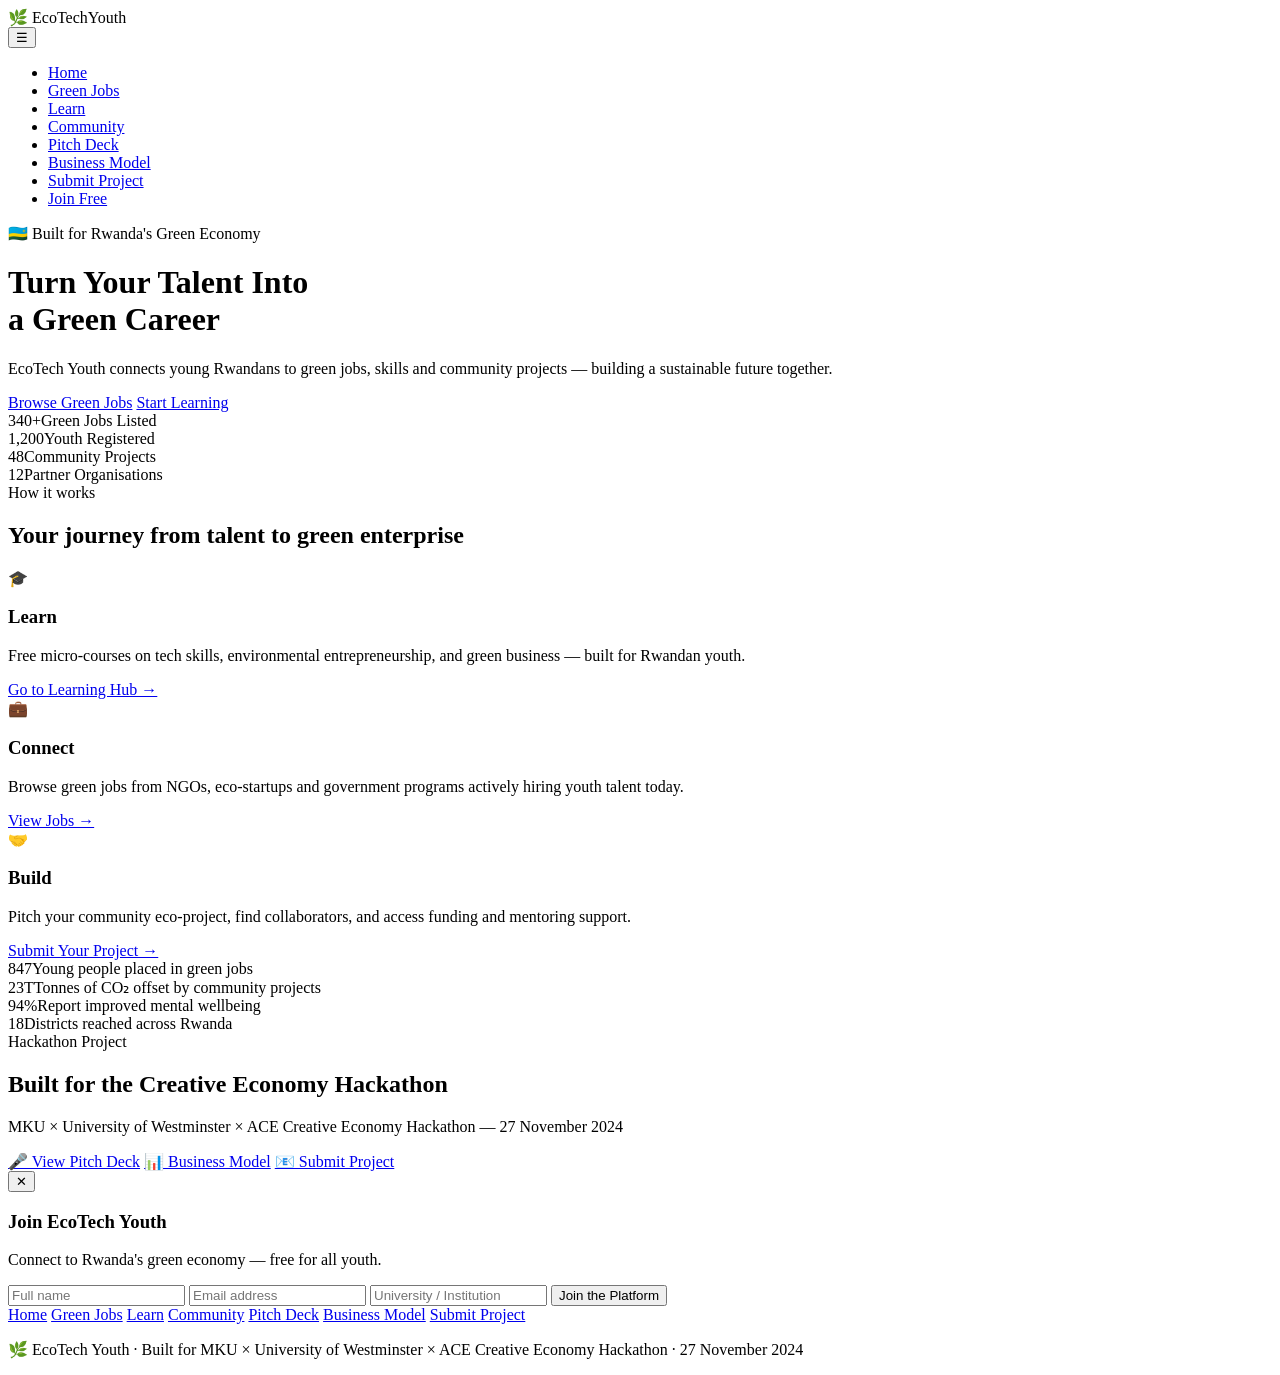
==== commit 998b0a5a: "Add files via upload" ====
--- a/index.html
+++ b/index.html
@@ -2,599 +2,114 @@
 <html lang="en">
 <head>
 <meta charset="UTF-8">
-<meta name="viewport" content="width=device-width, initial-scale=1, viewport-fit=cover">
+<meta name="viewport" content="width=device-width, initial-scale=1">
 <title>EcoTech Youth — Rwanda's Green Economy Platform</title>
-<link href="https://fonts.googleapis.com/css2?family=Space+Grotesk:wght@400;500;600;700&family=Lora:ital,wght@0,400;0,600;1,400&display=swap" rel="stylesheet">
-<style>
-:root{
-  --gd:#1a4a2e;--gm:#2d7a4f;--gf:#4caf78;--gl:#c8f0d8;
-  --ea:#8b5e3c;--el:#f5ede4;--sk:#e8f4fd;
-  --ink:#0f1f17;--is:#3d5247;--wh:#ffffff;
-  --gl2:#e2ebe6;--gs:#f4f8f5;
-  color-scheme:light;
-}
-*,*::before,*::after{box-sizing:border-box;margin:0;padding:0}
-html{scroll-behavior:smooth}
-body{font-family:'Space Grotesk',sans-serif;background:var(--wh);color:var(--ink);font-size:16px;line-height:1.6}
-
-/* NAV */
-nav{position:sticky;top:0;z-index:100;background:var(--wh);border-bottom:1px solid var(--gl2);padding:0 1.5rem;display:flex;align-items:center;justify-content:space-between;height:64px}
-.logo{font-family:'Lora',serif;font-size:1.2rem;font-weight:600;color:var(--gd);cursor:pointer;display:flex;align-items:center;gap:.4rem}
-.logo span{color:var(--gf)}
-.nav-links{display:flex;gap:.15rem;list-style:none;flex-wrap:wrap}
-.nb{background:none;border:none;font-family:'Space Grotesk',sans-serif;font-size:.85rem;font-weight:500;color:var(--is);padding:.45rem .85rem;border-radius:8px;cursor:pointer;transition:background .15s,color .15s}
-.nb:hover,.nb.active{background:var(--gl);color:var(--gd)}
-.nb.cta{background:var(--gm)!important;color:#fff!important}
-.nb.cta:hover{background:var(--gd)!important}
-.ham{display:none;background:none;border:none;font-size:1.5rem;cursor:pointer;color:var(--ink)}
-@media(max-width:768px){.nav-links{display:none}.ham{display:block}}
-.nav-links.open{display:flex;flex-direction:column;position:absolute;top:64px;left:0;right:0;background:var(--wh);border-bottom:1px solid var(--gl2);padding:1rem;z-index:99;gap:.25rem}
-
-/* PAGES */
-.page{display:none}.page.active{display:block}
-
-/* HERO */
-.hero{background:linear-gradient(135deg,var(--gd),var(--gm));color:#fff;padding:5rem 2rem 4rem;text-align:center;position:relative;overflow:hidden}
-.hero::before{content:'';position:absolute;inset:0;opacity:.4;background:url("data:image/svg+xml,%3Csvg width='60' height='60' viewBox='0 0 60 60' xmlns='http://www.w3.org/2000/svg'%3E%3Cg fill='%23fff' fill-opacity='0.08'%3E%3Cpath d='M36 34v-4h-2v4h-4v2h4v4h2v-4h4v-2h-4zm0-30V0h-2v4h-4v2h4v4h2V6h4V4h-4zM6 34v-4H4v4H0v2h4v4h2v-4h4v-2H6zM6 4V0H4v4H0v2h4v4h2V6h4V4H6z'/%3E%3C/g%3E%3C/svg%3E")}
-.hbadge{display:inline-block;background:rgba(255,255,255,.15);border:1px solid rgba(255,255,255,.3);padding:.35rem 1rem;border-radius:100px;font-size:.8rem;margin-bottom:1.5rem;position:relative}
-.hero h1{font-family:'Lora',serif;font-size:clamp(2rem,5vw,3.5rem);font-weight:600;line-height:1.2;max-width:700px;margin:0 auto 1.25rem;position:relative}
-.hero p{font-size:1.05rem;opacity:.9;max-width:540px;margin:0 auto 2.5rem;position:relative}
-.hacts{display:flex;gap:1rem;justify-content:center;flex-wrap:wrap;position:relative}
-.btnp{background:#fff;color:var(--gd);font-family:'Space Grotesk',sans-serif;font-weight:600;font-size:.95rem;padding:.8rem 2rem;border-radius:10px;border:none;cursor:pointer;transition:transform .15s,box-shadow .15s}
-.btnp:hover{transform:translateY(-2px);box-shadow:0 8px 24px rgba(0,0,0,.2)}
-.btno{background:transparent;color:#fff;font-family:'Space Grotesk',sans-serif;font-weight:500;font-size:.95rem;padding:.8rem 2rem;border-radius:10px;border:1.5px solid rgba(255,255,255,.5);cursor:pointer;transition:background .15s}
-.btno:hover{background:rgba(255,255,255,.1)}
-.hstats{display:flex;justify-content:center;gap:3rem;margin-top:3.5rem;padding-top:2.5rem;border-top:1px solid rgba(255,255,255,.15);flex-wrap:wrap;position:relative}
-.stat{text-align:center}
-.snum{font-family:'Lora',serif;font-size:2rem;font-weight:600;display:block}
-.slbl{font-size:.8rem;opacity:.7}
-
-/* SECTIONS */
-section{padding:4rem 2rem}
-.si{max-width:1100px;margin:0 auto}
-.slabel{font-size:.75rem;font-weight:600;text-transform:uppercase;letter-spacing:.08em;color:var(--gm);margin-bottom:.75rem}
-.stitle{font-family:'Lora',serif;font-size:clamp(1.6rem,3vw,2.2rem);font-weight:600;color:var(--ink);margin-bottom:1rem;line-height:1.3}
-.ssub{color:var(--is);font-size:1rem;max-width:540px;margin-bottom:2.5rem}
-
-/* CARDS GRID */
-.grid{display:grid;grid-template-columns:repeat(auto-fill,minmax(300px,1fr));gap:1.25rem}
-.card{background:var(--wh);border:1px solid var(--gl2);border-radius:14px;padding:1.5rem;transition:box-shadow .2s,transform .2s}
-.card:hover{box-shadow:0 8px 32px rgba(0,0,0,.08);transform:translateY(-3px)}
-
-/* BUTTONS */
-.btn-g{background:var(--gm);color:#fff;border:none;border-radius:8px;padding:.5rem 1.25rem;font-family:'Space Grotesk',sans-serif;font-size:.85rem;font-weight:600;cursor:pointer;transition:background .15s;display:inline-block}
-.btn-g:hover{background:var(--gd)}
-.btn-gl{background:var(--gl);color:var(--gd);border:none;border-radius:8px;padding:.55rem 1.25rem;font-family:'Space Grotesk',sans-serif;font-size:.85rem;font-weight:600;cursor:pointer;transition:background .15s;display:inline-block}
-.btn-gl:hover{background:var(--gf);color:#fff}
-.btn-ea{background:var(--ea);color:#fff;border:none;border-radius:8px;padding:.5rem 1.25rem;font-family:'Space Grotesk',sans-serif;font-size:.85rem;font-weight:600;cursor:pointer}
-.btn-sky{background:#4a90d9;color:#fff;border:none;border-radius:8px;padding:.5rem 1.25rem;font-family:'Space Grotesk',sans-serif;font-size:.85rem;font-weight:600;cursor:pointer}
-.sbtn{background:var(--gs);border:1.5px solid var(--gl2);border-radius:8px;padding:.5rem 1.2rem;font-family:'Space Grotesk',sans-serif;font-size:.9rem;font-weight:600;color:var(--ink);cursor:pointer;transition:all .15s}
-.sbtn:hover:not(:disabled){background:var(--gl);border-color:var(--gf);color:var(--gd)}
-.sbtn:disabled{opacity:.35;cursor:not-allowed}
-
-/* JOB CARDS */
-.filters{display:flex;gap:.75rem;margin-bottom:2rem;flex-wrap:wrap}
-.fbtn{background:var(--gs);border:1.5px solid var(--gl2);border-radius:100px;padding:.4rem 1.1rem;font-family:'Space Grotesk',sans-serif;font-size:.85rem;font-weight:500;color:var(--is);cursor:pointer;transition:all .15s}
-.fbtn:hover,.fbtn.active{background:var(--gl);border-color:var(--gf);color:var(--gd)}
-.jcard{display:flex;flex-direction:column;gap:.75rem}
-.jtop{display:flex;justify-content:space-between;align-items:flex-start;gap:1rem}
-.jorg{display:flex;align-items:center;gap:.75rem}
-.oicon{width:44px;height:44px;border-radius:10px;display:flex;align-items:center;justify-content:center;font-size:1.3rem;flex-shrink:0}
-.oname{font-weight:600;font-size:.9rem}
-.oloc{font-size:.8rem;color:var(--is)}
-.jbadge{font-size:.72rem;font-weight:600;padding:.3rem .75rem;border-radius:100px;white-space:nowrap}
-.bg{background:var(--gl);color:var(--gd)}
-.be{background:var(--el);color:var(--ea)}
-.bs{background:var(--sk);color:#1a5a7a}
-.jtitle{font-weight:600;font-size:1.05rem}
-.jdesc{font-size:.88rem;color:var(--is);line-height:1.5}
-.jtags{display:flex;gap:.5rem;flex-wrap:wrap}
-.tag{font-size:.75rem;padding:.25rem .65rem;background:var(--gs);border-radius:100px;color:var(--is)}
-.jfoot{display:flex;justify-content:space-between;align-items:center;padding-top:.75rem;border-top:1px solid var(--gl2)}
-.jpay{font-weight:600;font-size:.9rem;color:var(--gm)}
-.jdl{font-size:.8rem;color:var(--is)}
-
-/* JOB DETAIL MODAL */
-.jmodal-overlay{display:none;position:fixed;inset:0;background:rgba(0,0,0,.5);z-index:200;align-items:flex-start;justify-content:center;padding:2rem 1rem;overflow-y:auto}
-.jmodal-overlay.open{display:flex}
-.jmodal{background:var(--wh);border-radius:20px;padding:2rem;max-width:600px;width:100%;position:relative;margin:auto}
-.jm-close{position:absolute;top:1rem;right:1rem;background:var(--gs);border:none;border-radius:8px;width:36px;height:36px;cursor:pointer;font-size:1.1rem;color:var(--is)}
-.jm-header{display:flex;align-items:center;gap:1rem;margin-bottom:1.5rem}
-.jm-icon{width:60px;height:60px;border-radius:14px;display:flex;align-items:center;justify-content:center;font-size:2rem;flex-shrink:0}
-.jm-org{font-weight:600;font-size:1rem}
-.jm-loc{font-size:.85rem;color:var(--is)}
-.jm-title{font-family:'Lora',serif;font-size:1.4rem;font-weight:600;margin-bottom:1rem;line-height:1.3}
-.jm-section{margin-bottom:1.25rem}
-.jm-label{font-size:.75rem;font-weight:700;text-transform:uppercase;letter-spacing:.06em;color:var(--gm);margin-bottom:.4rem}
-.jm-text{font-size:.9rem;color:var(--is);line-height:1.6}
-.jm-row{display:flex;gap:1.5rem;flex-wrap:wrap;margin-bottom:1.25rem}
-.jm-info{flex:1;min-width:140px}
-.jm-info-label{font-size:.75rem;color:var(--is);margin-bottom:.2rem}
-.jm-info-val{font-weight:600;font-size:.95rem}
-.jm-reqs{padding-left:1.2rem}
-.jm-reqs li{font-size:.9rem;color:var(--is);margin-bottom:.35rem}
-.jm-actions{display:flex;gap:1rem;margin-top:1.5rem;flex-wrap:wrap}
-
-/* COURSE DETAIL MODAL */
-.cmodal-overlay{display:none;position:fixed;inset:0;background:rgba(0,0,0,.5);z-index:200;align-items:flex-start;justify-content:center;padding:2rem 1rem;overflow-y:auto}
-.cmodal-overlay.open{display:flex}
-.cmodal{background:var(--wh);border-radius:20px;max-width:620px;width:100%;position:relative;margin:auto;overflow:hidden}
-.cm-close{position:absolute;top:1rem;right:1rem;background:rgba(255,255,255,.2);border:none;border-radius:8px;width:36px;height:36px;cursor:pointer;font-size:1.1rem;color:#fff;z-index:1}
-.cm-hero{padding:2rem;display:flex;flex-direction:column;gap:.5rem}
-.cm-emoji{font-size:3rem}
-.cm-title{font-family:'Lora',serif;font-size:1.4rem;font-weight:600;color:#fff;line-height:1.3}
-.cm-meta{display:flex;gap:1rem;flex-wrap:wrap}
-.cm-badge{background:rgba(255,255,255,.2);color:#fff;font-size:.78rem;font-weight:600;padding:.3rem .75rem;border-radius:100px}
-.cm-body{padding:1.75rem}
-.cm-section{margin-bottom:1.5rem}
-.cm-label{font-size:.75rem;font-weight:700;text-transform:uppercase;letter-spacing:.06em;color:var(--gm);margin-bottom:.6rem}
-.cm-desc{font-size:.9rem;color:var(--is);line-height:1.6;margin-bottom:1rem}
-.module-list{display:flex;flex-direction:column;gap:.5rem}
-.module-item{display:flex;align-items:center;gap:.75rem;padding:.7rem 1rem;background:var(--gs);border-radius:10px;font-size:.88rem}
-.module-num{width:28px;height:28px;border-radius:50%;background:var(--gl);color:var(--gd);font-weight:700;font-size:.8rem;display:flex;align-items:center;justify-content:center;flex-shrink:0}
-.module-done{background:var(--gm);color:#fff}
-.pbar{height:6px;background:var(--gl2);border-radius:100px;overflow:hidden;margin-top:.5rem}
-.pfill{height:100%;background:var(--gf);border-radius:100px}
-.cm-actions{display:flex;gap:1rem;flex-wrap:wrap;padding:0 1.75rem 1.75rem}
-
-/* COMMUNITY */
-.cgrid{display:grid;grid-template-columns:1fr 1fr;gap:1.25rem}
-@media(max-width:700px){.cgrid{grid-template-columns:1fr}}
-.pcard{display:flex;flex-direction:column;gap:.75rem}
-.phead{display:flex;align-items:center;gap:.75rem}
-.picon{width:48px;height:48px;border-radius:12px;display:flex;align-items:center;justify-content:center;font-size:1.5rem;flex-shrink:0}
-.ptitle{font-weight:600;font-size:1rem}
-.pauthor{font-size:.8rem;color:var(--is)}
-.pdesc{font-size:.88rem;color:var(--is);line-height:1.5}
-.pfund{display:flex;justify-content:space-between;align-items:center;padding-top:.75rem;border-top:1px solid var(--gl2)}
-.fbar{flex:1;height:6px;background:var(--gl2);border-radius:100px;overflow:hidden;margin:0 1rem}
-.ffill{height:100%;background:linear-gradient(90deg,var(--gf),var(--gm));border-radius:100px}
-.fpct{font-weight:700;font-size:.85rem;color:var(--gm)}
-.flbl{font-size:.78rem;color:var(--is);white-space:nowrap}
-
-/* PROJECT DETAIL MODAL */
-.pmodal-overlay{display:none;position:fixed;inset:0;background:rgba(0,0,0,.5);z-index:200;align-items:flex-start;justify-content:center;padding:2rem 1rem;overflow-y:auto}
-.pmodal-overlay.open{display:flex}
-.pmodal{background:var(--wh);border-radius:20px;padding:2rem;max-width:600px;width:100%;position:relative;margin:auto}
-.pm-close{position:absolute;top:1rem;right:1rem;background:var(--gs);border:none;border-radius:8px;width:36px;height:36px;cursor:pointer;font-size:1.1rem;color:var(--is)}
-.pm-header{display:flex;align-items:center;gap:1rem;margin-bottom:1.25rem}
-.pm-icon{width:60px;height:60px;border-radius:14px;display:flex;align-items:center;justify-content:center;font-size:2rem;flex-shrink:0}
-.pm-title{font-family:'Lora',serif;font-size:1.3rem;font-weight:600;line-height:1.3}
-.pm-auth{font-size:.85rem;color:var(--is);margin-top:.2rem}
-.pm-label{font-size:.75rem;font-weight:700;text-transform:uppercase;letter-spacing:.06em;color:var(--gm);margin-bottom:.4rem;margin-top:1.25rem}
-.pm-text{font-size:.9rem;color:var(--is);line-height:1.6}
-.pm-stats{display:grid;grid-template-columns:1fr 1fr 1fr;gap:1rem;margin:1.25rem 0;text-align:center}
-.pm-stat{background:var(--gs);border-radius:10px;padding:.75rem}
-.pm-stat-num{font-weight:700;font-size:1.1rem;color:var(--gm);display:block}
-.pm-stat-lbl{font-size:.75rem;color:var(--is)}
-.pm-fbar-wrap{margin:1rem 0}
-.pm-fbar-top{display:flex;justify-content:space-between;font-size:.85rem;margin-bottom:.4rem}
-.pm-fbar{height:10px;background:var(--gl2);border-radius:100px;overflow:hidden}
-.pm-ffill{height:100%;background:linear-gradient(90deg,var(--gf),var(--gm));border-radius:100px}
-.pm-actions{display:flex;gap:1rem;margin-top:1.5rem;flex-wrap:wrap}
-
-/* IMPACT */
-.istrip{background:var(--gd);color:#fff;padding:3rem 2rem}
-.igrid{max-width:1100px;margin:0 auto;display:grid;grid-template-columns:repeat(auto-fit,minmax(200px,1fr));gap:2rem;text-align:center}
-.inum{font-family:'Lora',serif;font-size:2.5rem;font-weight:600;color:var(--gf);display:block}
-.ilbl{font-size:.85rem;opacity:.8}
-
-/* PITCH DECK */
-.pnav{display:flex;align-items:center;justify-content:space-between;margin-bottom:1.5rem;gap:1rem}
-.pctr{font-size:.9rem;color:var(--is);font-weight:500}
-.dots{display:flex;gap:.5rem}
-.dot{width:8px;height:8px;border-radius:50%;background:var(--gl2);cursor:pointer;transition:background .15s}
-.dot.active{background:var(--gm)}
-.slide{display:none;background:linear-gradient(135deg,var(--gd),var(--gm));border-radius:20px;padding:3rem 2.5rem;color:#fff;min-height:380px;position:relative;overflow:hidden;flex-direction:column;justify-content:center}
-.slide.active{display:flex}
-.slide::before{content:'';position:absolute;top:-40px;right:-40px;width:200px;height:200px;background:rgba(255,255,255,.05);border-radius:50%}
-.slide::after{content:'';position:absolute;bottom:-60px;left:-30px;width:160px;height:160px;background:rgba(255,255,255,.04);border-radius:50%}
-.snum2{font-size:.75rem;opacity:.6;margin-bottom:1rem;font-weight:500;position:relative}
-.semoji{font-size:3rem;margin-bottom:1rem;position:relative}
-.stitle2{font-family:'Lora',serif;font-size:clamp(1.5rem,3vw,2.2rem);font-weight:600;margin-bottom:1.25rem;line-height:1.2;position:relative}
-.sbody{font-size:.95rem;opacity:.88;line-height:1.7;max-width:620px;position:relative}
-.sbody ul{padding-left:1.25rem;margin-top:.5rem}
-.sbody li{margin-bottom:.4rem}
-.scols{display:grid;grid-template-columns:1fr 1fr;gap:1.5rem;margin-top:1rem}
-@media(max-width:600px){.scols{grid-template-columns:1fr}}
-.scol{background:rgba(255,255,255,.12);border-radius:12px;padding:1rem}
-.scol-t{font-weight:600;font-size:.9rem;margin-bottom:.5rem}
-.scol-b{font-size:.82rem;opacity:.85;line-height:1.6}
-.tbar{position:absolute;bottom:0;left:0;height:3px;background:var(--gf);transition:width .3s}
-
-/* ENTERPRISE */
-.bgrid{display:grid;grid-template-columns:repeat(auto-fill,minmax(260px,1fr));gap:1.25rem;margin-bottom:2rem}
-.bcard{border-radius:14px;padding:1.5rem;border:1px solid var(--gl2)}
-.bicon{font-size:1.8rem;margin-bottom:.75rem}
-.btitle{font-weight:600;font-size:1rem;margin-bottom:.5rem}
-.bdesc{font-size:.85rem;color:var(--is);line-height:1.6}
-.rrow{display:flex;align-items:center;gap:1rem;padding:.85rem 1.2rem;background:var(--gs);border-radius:10px;margin-bottom:.6rem}
-.ricon{font-size:1.3rem}
-.rname{font-weight:600;font-size:.9rem;flex:1}
-.ramount{font-weight:700;font-size:.95rem;color:var(--gm)}
-.rbarw{flex:2;height:8px;background:var(--gl2);border-radius:100px;overflow:hidden}
-.rbar{height:100%;background:linear-gradient(90deg,var(--gf),var(--gm));border-radius:100px}
-
-/* SUBMIT */
-.sform{max-width:680px;margin:0 auto}
-.fg{margin-bottom:1.25rem}
-.fl{display:block;font-weight:600;font-size:.88rem;margin-bottom:.5rem}
-.fi,.ft,.fsel{width:100%;border:1.5px solid var(--gl2);border-radius:10px;padding:.75rem 1rem;font-family:'Space Grotesk',sans-serif;font-size:.9rem;color:var(--ink);background:var(--wh);outline:none;transition:border-color .15s}
-.fi:focus,.ft:focus,.fsel:focus{border-color:var(--gf)}
-.ft{resize:vertical;min-height:120px}
-.frow{display:grid;grid-template-columns:1fr 1fr;gap:1rem}
-@media(max-width:600px){.frow{grid-template-columns:1fr}}
-.fsub{background:var(--gm);color:#fff;border:none;border-radius:12px;padding:.9rem;font-family:'Space Grotesk',sans-serif;font-size:1rem;font-weight:600;cursor:pointer;transition:background .15s;width:100%;margin-top:.5rem}
-.fsub:hover{background:var(--gd)}
-.cc{font-size:.75rem;color:var(--is);text-align:right;margin-top:.25rem}
-.succ{text-align:center;padding:3rem 1rem;display:none}
-.succ .ck{font-size:4rem;display:block;margin-bottom:1rem}
-.succ h3{font-family:'Lora',serif;font-size:1.5rem;margin-bottom:.75rem}
-
-/* MODAL SHARED */
-.moverlay{display:none;position:fixed;inset:0;background:rgba(0,0,0,.5);z-index:200;align-items:center;justify-content:center;padding:1rem}
-.moverlay.open{display:flex}
-.modal{background:var(--wh);border-radius:16px;padding:2rem;max-width:480px;width:100%;position:relative}
-.mclose{position:absolute;top:1rem;right:1rem;background:var(--gs);border:none;border-radius:8px;width:32px;height:32px;cursor:pointer;font-size:1rem;color:var(--is)}
-.modal h3{font-family:'Lora',serif;font-size:1.3rem;margin-bottom:.5rem}
-.modal p{font-size:.9rem;color:var(--is);margin-bottom:1.5rem}
-.mi{width:100%;border:1.5px solid var(--gl2);border-radius:10px;padding:.75rem 1rem;font-family:'Space Grotesk',sans-serif;font-size:.9rem;background:var(--wh);margin-bottom:1rem;outline:none;transition:border-color .15s;color:var(--ink)}
-.mi:focus{border-color:var(--gf)}
-.msub{width:100%;background:var(--gm);color:#fff;border:none;border-radius:10px;padding:.85rem;font-family:'Space Grotesk',sans-serif;font-size:1rem;font-weight:600;cursor:pointer}
-.msub:hover{background:var(--gd)}
-.msucc{display:none;text-align:center;padding:1rem 0}
-.msucc .ck2{font-size:3rem;display:block;margin-bottom:.75rem}
-
-/* TOAST */
-.toast{position:fixed;bottom:2rem;right:2rem;background:var(--gd);color:#fff;padding:.85rem 1.5rem;border-radius:10px;font-size:.9rem;font-weight:500;z-index:400;transform:translateY(100px);opacity:0;transition:transform .3s,opacity .3s;max-width:320px}
-.toast.show{transform:translateY(0);opacity:1}
-
-/* FOOTER */
-footer{background:var(--gs);border-top:1px solid var(--gl2);padding:2.5rem 2rem;text-align:center}
-.flinks{display:flex;justify-content:center;gap:1.5rem;margin-bottom:1rem;flex-wrap:wrap}
-.flinks button{background:none;border:none;font-family:'Space Grotesk',sans-serif;font-size:.85rem;color:var(--is);cursor:pointer}
-.flinks button:hover{color:var(--gm)}
-.fcopy{font-size:.82rem;color:var(--is)}
-.cthumb{height:140px;border-radius:10px;display:flex;align-items:center;justify-content:center;font-size:3rem}
-.ctitle{font-weight:600;font-size:1rem;margin-bottom:.3rem}
-.cdesc{font-size:.88rem;color:var(--is);line-height:1.5}
-.cmeta{display:flex;justify-content:space-between;align-items:center;font-size:.8rem;color:var(--is);margin:.5rem 0}
-.pbar2{height:5px;background:var(--gl2);border-radius:100px;overflow:hidden;margin-top:.5rem}
-.pfill2{height:100%;background:var(--gf);border-radius:100px}
-</style>
+<link rel="stylesheet" href="css/style.css">
 </head>
 <body>
 
-<!-- NAV -->
 <nav>
-  <div class="logo" id="logo">🌿 <span>EcoTech</span>Youth</div>
-  <button class="ham" id="ham">☰</button>
-  <ul class="nav-links" id="navlinks">
-    <li><button class="nb active" id="n-home">Home</button></li>
-    <li><button class="nb" id="n-jobs">Green Jobs</button></li>
-    <li><button class="nb" id="n-learn">Learn</button></li>
-    <li><button class="nb" id="n-community">Community</button></li>
-    <li><button class="nb" id="n-pitch">Pitch Deck</button></li>
-    <li><button class="nb" id="n-enterprise">Business Model</button></li>
-    <li><button class="nb" id="n-submit">Submit Project</button></li>
-    <li><button class="nb cta" id="n-join">Join Free</button></li>
+  <div class="logo" onclick="window.location='index.html'">🌿 <span>EcoTech</span>Youth</div>
+  <button class="ham" onclick="document.getElementById('navlinks').classList.toggle('open')">☰</button>
+  <ul id="navlinks">
+    <li><a href="index.html" class="active">Home</a></li>
+    <li><a href="jobs.html">Green Jobs</a></li>
+    <li><a href="learn.html">Learn</a></li>
+    <li><a href="community.html">Community</a></li>
+    <li><a href="pitch.html">Pitch Deck</a></li>
+    <li><a href="enterprise.html">Business Model</a></li>
+    <li><a href="submit.html">Submit Project</a></li>
+    <li><a href="#" class="cta" onclick="document.getElementById('join-modal').classList.add('open')">Join Free</a></li>
   </ul>
 </nav>
 
-<!-- ══════════ HOME ══════════ -->
-<div class="page active" id="p-home">
-  <div class="hero">
-    <div class="hbadge">🇷🇼 Built for Rwanda's Green Economy</div>
-    <h1>Turn Your Talent Into a Green Career</h1>
+<!-- HERO -->
+<div class="hero">
+  <div class="hero-inner">
+    <span class="badge">🇷🇼 Built for Rwanda's Green Economy</span>
+    <h1>Turn Your Talent Into<br>a Green Career</h1>
     <p>EcoTech Youth connects young Rwandans to green jobs, skills and community projects — building a sustainable future together.</p>
-    <div class="hacts">
-      <button class="btnp" id="h-jobs">Browse Green Jobs</button>
-      <button class="btno" id="h-learn">Start Learning</button>
+    <div class="hero-btns">
+      <a href="jobs.html" class="btn-primary">Browse Green Jobs</a>
+      <a href="learn.html" class="btn-outline">Start Learning</a>
     </div>
-    <div class="hstats">
-      <div class="stat"><span class="snum">340+</span><span class="slbl">Green Jobs Listed</span></div>
-      <div class="stat"><span class="snum">1,200</span><span class="slbl">Youth Registered</span></div>
-      <div class="stat"><span class="snum">48</span><span class="slbl">Community Projects</span></div>
-      <div class="stat"><span class="snum">12</span><span class="slbl">Partner Organisations</span></div>
-    </div>
-  </div>
-  <section style="background:var(--gs)">
-    <div class="si">
-      <div class="slabel">How it works</div>
-      <div class="stitle">Your journey from talent to green enterprise</div>
-      <div class="grid">
-        <div class="card" style="border-left:4px solid var(--gf)">
-          <div style="font-size:2rem;margin-bottom:.75rem">🎓</div>
-          <div style="font-weight:600;margin-bottom:.5rem">Learn</div>
-          <div style="font-size:.9rem;color:var(--is)">Bite-sized courses on tech skills, environmental entrepreneurship, and green business — built for Rwandan youth.</div>
-          <button class="btn-gl" style="margin-top:1rem" id="hw-learn">Go to Learning Hub</button>
-        </div>
-        <div class="card" style="border-left:4px solid var(--ea)">
-          <div style="font-size:2rem;margin-bottom:.75rem">💼</div>
-          <div style="font-weight:600;margin-bottom:.5rem">Connect</div>
-          <div style="font-size:.9rem;color:var(--is)">Browse green jobs from NGOs, eco-startups and government programs actively hiring youth talent today.</div>
-          <button class="btn-gl" style="margin-top:1rem" id="hw-jobs">View Jobs</button>
-        </div>
-        <div class="card" style="border-left:4px solid #4a90d9">
-          <div style="font-size:2rem;margin-bottom:.75rem">🤝</div>
-          <div style="font-weight:600;margin-bottom:.5rem">Build</div>
-          <div style="font-size:.9rem;color:var(--is)">Pitch your community eco-project, find collaborators, and access funding and mentoring support.</div>
-          <button class="btn-gl" style="margin-top:1rem" id="hw-submit">Submit Your Project</button>
-        </div>
-      </div>
-    </div>
-  </section>
-  <div class="istrip">
-    <div class="igrid">
-      <div><span class="inum">847</span><span class="ilbl">Young people placed in green jobs</span></div>
-      <div><span class="inum">23T</span><span class="ilbl">Tonnes of CO₂ offset by community projects</span></div>
-      <div><span class="inum">94%</span><span class="ilbl">Report improved mental wellbeing</span></div>
-      <div><span class="inum">18</span><span class="ilbl">Districts reached across Rwanda</span></div>
-    </div>
-  </div>
-  <section>
-    <div class="si" style="text-align:center">
-      <div class="slabel">Hackathon Project</div>
-      <div class="stitle">Built for the Creative Economy Hackathon</div>
-      <p style="color:var(--is);max-width:580px;margin:0 auto 2rem">MKU × University of Westminster × ACE Creative Economy Hackathon — 27 November 2024.</p>
-      <div style="display:flex;gap:1rem;justify-content:center;flex-wrap:wrap">
-        <button class="btn-g" id="h-pitch">🎤 View Pitch Deck</button>
-        <button class="btn-ea" id="h-ent">📊 Business Model</button>
-        <button class="btn-sky" id="h-sub">📧 Submit Project</button>
-      </div>
-    </div>
-  </section>
-</div>
-
-<!-- ══════════ JOBS ══════════ -->
-<div class="page" id="p-jobs">
-  <section>
-    <div class="si">
-      <div class="slabel">Green Jobs Board</div>
-      <div class="stitle">Opportunities in Rwanda's green economy</div>
-      <div class="ssub">Click any job card to see full details and requirements.</div>
-      <div class="filters" id="filters">
-        <button class="fbtn active" data-cat="all">All Jobs</button>
-        <button class="fbtn" data-cat="energy">Clean Energy</button>
-        <button class="fbtn" data-cat="agri">Eco Agriculture</button>
-        <button class="fbtn" data-cat="media">Green Media</button>
-        <button class="fbtn" data-cat="education">Education</button>
-      </div>
-      <div class="grid" id="jobs-container"></div>
-    </div>
-  </section>
-</div>
-
-<!-- ══════════ LEARN ══════════ -->
-<div class="page" id="p-learn">
-  <section>
-    <div class="si">
-      <div class="slabel">Learning Hub</div>
-      <div class="stitle">Build skills the green economy needs</div>
-      <div class="ssub">Click any course to see the full syllabus and start learning.</div>
-      <div class="grid" id="courses-container"></div>
-    </div>
-  </section>
-</div>
-
-<!-- ══════════ COMMUNITY ══════════ -->
-<div class="page" id="p-community">
-  <section>
-    <div class="si">
-      <div class="slabel">Community Projects</div>
-      <div class="stitle">Youth-led eco-solutions across Rwanda</div>
-      <div class="ssub">Click any project to see full details and support it.</div>
-      <div style="margin-bottom:2rem"><button class="btn-g" id="com-pitch">+ Pitch Your Project</button></div>
-      <div class="cgrid" id="community-container"></div>
-    </div>
-  </section>
-</div>
-
-<!-- ══════════ PITCH DECK ══════════ -->
-<div class="page" id="p-pitch">
-  <section>
-    <div class="si">
-      <div class="slabel">Hackathon Pitch Deck</div>
-      <div class="stitle">EcoTech Youth — 3-Minute Pitch</div>
-      <div class="ssub">Navigate slide by slide or hit Auto-Play for the full 3-minute timed pitch.</div>
-      <div class="pnav">
-        <button class="sbtn" id="prev-btn">← Previous</button>
-        <div style="display:flex;flex-direction:column;align-items:center;gap:.6rem">
-          <div class="pctr" id="slide-ctr">Slide 1 of 7</div>
-          <div class="dots" id="dots"></div>
-        </div>
-        <button class="sbtn" id="next-btn">Next →</button>
-      </div>
-      <div id="slides-wrap"></div>
-      <div style="margin-top:1.5rem;display:flex;gap:1rem;flex-wrap:wrap">
-        <button class="btn-g" id="autoplay-btn">▶ Auto-Play (3 min)</button>
-        <button class="sbtn" id="stop-btn">⏹ Stop</button>
-        <button class="btn-ea" id="p-ent-btn">📊 View Business Model →</button>
-      </div>
-    </div>
-  </section>
-</div>
-
-<!-- ══════════ ENTERPRISE ══════════ -->
-<div class="page" id="p-enterprise">
-  <section>
-    <div class="si">
-      <div class="slabel">Business Model</div>
-      <div class="stitle">How EcoTech Youth sustains itself</div>
-      <div class="ssub">A multi-stream revenue model built for long-term self-sustainability — not dependent on donations alone.</div>
-      <div class="slabel" style="margin-top:.5rem">Value Proposition</div>
-      <div class="bgrid">
-        <div class="bcard" style="background:var(--gl);border-color:var(--gf)">
-          <div class="bicon">🌱</div><div class="btitle">For Youth</div>
-          <div class="bdesc">Free access to green job listings, skill-building courses, and project funding — lowering every barrier to entry into the green economy.</div>
-        </div>
-        <div class="bcard" style="background:var(--el);border-color:#d4a07a">
-          <div class="bicon">🏢</div><div class="btitle">For Employers</div>
-          <div class="bdesc">Access a pipeline of job-ready, trained green-economy talent. Post jobs, host training, and build employer brand with youth audiences.</div>
-        </div>
-        <div class="bcard" style="background:var(--sk);border-color:#90c7f5">
-          <div class="bicon">🤝</div><div class="btitle">For Partners</div>
-          <div class="bdesc">NGOs, government and universities get a trusted platform to reach youth, deploy programs, and measure real-world environmental impact.</div>
-        </div>
-      </div>
-      <div class="slabel" style="margin:2rem 0 1rem">Revenue Streams</div>
-      <div class="rrow"><div class="ricon">🏢</div><div style="flex:2"><div class="rname">Employer Subscriptions</div><div style="font-size:.78rem;color:var(--is)">Monthly fee for companies to post jobs and access the youth talent pool</div><div class="rbarw" style="margin-top:.4rem"><div class="rbar" style="width:100%"></div></div></div><div style="text-align:right"><div class="ramount">RWF 150,000/mo</div><div style="font-size:.75rem;color:var(--is)">40% of revenue</div></div></div>
-      <div class="rrow"><div class="ricon">🎓</div><div style="flex:2"><div class="rname">Paid Training Cohorts</div><div style="font-size:.78rem;color:var(--is)">Premium training programs co-designed with NGO and government partners</div><div class="rbarw" style="margin-top:.4rem"><div class="rbar" style="width:62.5%"></div></div></div><div style="text-align:right"><div class="ramount">RWF 80,000/cohort</div><div style="font-size:.75rem;color:var(--is)">25% of revenue</div></div></div>
-      <div class="rrow"><div class="ricon">🤝</div><div style="flex:2"><div class="rname">NGO & Govt Contracts</div><div style="font-size:.78rem;color:var(--is)">Platform deployment contracts for youth employment programs</div><div class="rbarw" style="margin-top:.4rem"><div class="rbar" style="width:50%"></div></div></div><div style="text-align:right"><div class="ramount">RWF 500,000/contract</div><div style="font-size:.75rem;color:var(--is)">20% of revenue</div></div></div>
-      <div class="rrow"><div class="ricon">📊</div><div style="flex:2"><div class="rname">Impact Data Reports</div><div style="font-size:.78rem;color:var(--is)">Quarterly impact reports for CSR and development partners</div><div class="rbarw" style="margin-top:.4rem"><div class="rbar" style="width:25%"></div></div></div><div style="text-align:right"><div class="ramount">RWF 50,000/report</div><div style="font-size:.75rem;color:var(--is)">10% of revenue</div></div></div>
-      <div class="rrow"><div class="ricon">📣</div><div style="flex:2"><div class="rname">Sponsored Listings</div><div style="font-size:.78rem;color:var(--is)">Featured job and project listings from verified eco-partners</div><div class="rbarw" style="margin-top:.4rem"><div class="rbar" style="width:12.5%"></div></div></div><div style="text-align:right"><div class="ramount">RWF 20,000/listing</div><div style="font-size:.75rem;color:var(--is)">5% of revenue</div></div></div>
-      <div style="background:var(--gl);border-radius:12px;padding:1rem 1.25rem;margin-top:1rem;font-size:.9rem;color:var(--gd)">💰 <strong>Year 1 Revenue Target: RWF 45,000,000 · Net Surplus: RWF 18,100,000</strong></div>
-      <div class="slabel" style="margin:2.5rem 0 1rem">Growth Roadmap</div>
-      <div class="grid">
-        <div class="card"><div style="font-weight:700;font-size:.85rem;color:var(--gm);margin-bottom:.5rem">PHASE 1 · Months 1–6</div><div style="font-weight:600;margin-bottom:.5rem">Launch & Validate</div><ul style="font-size:.85rem;color:var(--is);line-height:1.8;padding-left:1.2rem"><li>Launch with 50+ green jobs listed</li><li>Onboard 300 youth users across Kigali</li><li>Partner with 3 NGOs for content & listings</li><li>Run 2 pilot paid training cohorts</li><li>Target: 30 verified job placements</li></ul></div>
-        <div class="card"><div style="font-weight:700;font-size:.85rem;color:var(--ea);margin-bottom:.5rem">PHASE 2 · Months 7–18</div><div style="font-weight:600;margin-bottom:.5rem">Scale & Monetise</div><ul style="font-size:.85rem;color:var(--is);line-height:1.8;padding-left:1.2rem"><li>Reach 1,000 users across 5 districts</li><li>Launch employer subscription model</li><li>Secure government endorsement from REMA</li><li>Hire 2 district community coordinators</li><li>Launch mobile app (Android-first)</li></ul></div>
-        <div class="card"><div style="font-weight:700;font-size:.85rem;color:#4a90d9;margin-bottom:.5rem">PHASE 3 · Year 2+</div><div style="font-weight:600;margin-bottom:.5rem">Regional Expansion</div><ul style="font-size:.85rem;color:var(--is);line-height:1.8;padding-left:1.2rem"><li>Expand to Uganda, Kenya, Tanzania</li><li>License platform to 3+ African universities</li><li>Launch EcoTech Youth Fellowship</li><li>Target: 10,000 users across East Africa</li><li>Raise Series A from impact investors</li></ul></div>
-      </div>
-      <div class="slabel" style="margin:2.5rem 0 1rem">Impact Targets</div>
-      <div class="grid">
-        <div class="card" style="text-align:center"><div style="font-size:2rem;margin-bottom:.5rem">👩‍💼</div><div style="font-weight:700;font-size:1.5rem;color:var(--gm)">200 → 1,000</div><div style="font-size:.85rem;color:var(--is)">Green jobs filled (Year 1 → Year 2)</div></div>
-        <div class="card" style="text-align:center"><div style="font-size:2rem;margin-bottom:.5rem">🌍</div><div style="font-weight:700;font-size:1.5rem;color:var(--gm)">50T → 250T</div><div style="font-size:.85rem;color:var(--is)">CO₂ offset in tonnes (Year 1 → Year 2)</div></div>
-        <div class="card" style="text-align:center"><div style="font-size:2rem;margin-bottom:.5rem">🧠</div><div style="font-weight:700;font-size:1.5rem;color:var(--gm)">85% → 90%</div><div style="font-size:.85rem;color:var(--is)">Wellbeing improvement reported by users</div></div>
-        <div class="card" style="text-align:center"><div style="font-size:2rem;margin-bottom:.5rem">🎓</div><div style="font-weight:700;font-size:1.5rem;color:var(--gm)">500 → 2,500</div><div style="font-size:.85rem;color:var(--is)">Course completions (Year 1 → Year 2)</div></div>
-      </div>
-    </div>
-  </section>
-</div>
-
-<!-- ══════════ SUBMIT ══════════ -->
-<div class="page" id="p-submit">
-  <section>
-    <div class="si">
-      <div class="slabel">Submit Your Project</div>
-      <div class="stitle">Pitch your idea to the hackathon panel</div>
-      <div class="ssub">Your submission will be sent to <strong>hackathon@mku.ac.rw</strong> and <strong>ace@africacreativeenterprise.com</strong>.</div>
-      <div class="sform">
-        <div id="form-body">
-          <div style="background:var(--gl);border-radius:12px;padding:1rem 1.25rem;margin-bottom:1.75rem;font-size:.88rem;color:var(--gd);line-height:1.6">📋 <strong>Hackathon brief:</strong> Teams develop and pitch a creative economy business concept addressing jobs, growth, mental health, wellbeing, and sustainability in Rwanda. Pitches are 3 minutes. Judging covers Innovation, Viability, Wellbeing Impact, Cultural Impact, and Pitch Quality — 20% each.</div>
-          <div class="frow"><div class="fg"><label class="fl">Your Full Name *</label><input class="fi" id="f-name" type="text" placeholder="e.g. Jean-Paul Nkurunziza"></div><div class="fg"><label class="fl">Student ID *</label><input class="fi" id="f-sid" type="text" placeholder="e.g. MKU2024/CS/001"></div></div>
-          <div class="frow"><div class="fg"><label class="fl">Your Email Address *</label><input class="fi" id="f-email" type="email" placeholder="yourname@mku.ac.rw"></div><div class="fg"><label class="fl">Phone Number</label><input class="fi" id="f-phone" type="tel" placeholder="+250 7XX XXX XXX"></div></div>
-          <div class="frow"><div class="fg"><label class="fl">Faculty / Department *</label><input class="fi" id="f-fac" type="text" placeholder="e.g. Computer Science"></div><div class="fg"><label class="fl">Year of Study *</label><select class="fsel" id="f-year"><option value="">Select year…</option><option>Year 1</option><option>Year 2</option><option>Year 3</option><option>Year 4</option><option>Postgraduate</option></select></div></div>
-          <div class="fg"><label class="fl">Project / Business Name *</label><input class="fi" id="f-pname" type="text" placeholder="e.g. EcoTech Youth"></div>
-          <div class="fg"><label class="fl">Primary Theme *</label><select class="fsel" id="f-theme"><option value="">Select the main theme…</option><option>Creativity & Entrepreneurship</option><option>Job Creation & Economic Growth</option><option>Mental Health & Wellbeing</option><option>Community Impact</option><option>Culture & Heritage</option><option>Environmental Sustainability</option><option>Multi-theme (combines all 6)</option></select></div>
-          <div class="fg"><label class="fl">Project Summary *</label><textarea class="ft" id="f-summary" maxlength="500" placeholder="Describe the problem you are solving and your creative solution in 2–4 sentences…"></textarea><div class="cc"><span id="c-summary">0</span>/500</div></div>
-          <div class="fg"><label class="fl">How does it address all 6 hackathon themes? *</label><textarea class="ft" id="f-themes" maxlength="600" placeholder="Explain briefly how your project touches on creativity, jobs, mental health, community, culture, and environment…"></textarea><div class="cc"><span id="c-themes">0</span>/600</div></div>
-          <div class="fg"><label class="fl">How does the business make money?</label><textarea class="ft" id="f-rev" style="min-height:90px" maxlength="400" placeholder="Describe your revenue model…"></textarea><div class="cc"><span id="c-rev">0</span>/400</div></div>
-          <div class="frow"><div class="fg"><label class="fl">Team Members (if any)</label><input class="fi" id="f-team" type="text" placeholder="Names separated by commas"></div><div class="fg"><label class="fl">Project Stage</label><select class="fsel" id="f-stage"><option value="">Select stage…</option><option>Idea / Concept</option><option>Prototype / Demo built</option><option>Pilot / Testing</option><option>Early stage — some users</option></select></div></div>
-          <div class="fg"><label class="fl">Anything else for the judges?</label><textarea class="ft" id="f-extra" style="min-height:80px" maxlength="300" placeholder="Optional…"></textarea><div class="cc"><span id="c-extra">0</span>/300</div></div>
-          <div style="background:var(--gs);border-radius:12px;padding:1rem 1.25rem;margin-bottom:1.25rem;font-size:.85rem;color:var(--is);line-height:1.7">📧 Submission will be prepared for: <strong style="color:var(--ink)">hackathon@mku.ac.rw</strong> and <strong style="color:var(--ink)">ace@africacreativeenterprise.com</strong><br>Deadline: <strong style="color:var(--gm)">Friday 27 November 2024, 12:00 noon</strong></div>
-          <button class="fsub" id="submit-btn">📧 Submit My Project to Hackathon</button>
-        </div>
-        <div class="succ" id="succ">
-          <span class="ck">🎉</span>
-          <h3>Project Submitted!</h3>
-          <p id="succ-msg" style="color:var(--is);max-width:420px;margin:.5rem auto 2rem">Your project is ready. Click below to open your email app — the message is pre-filled and ready to send.</p>
-          <div style="display:flex;gap:1rem;justify-content:center;flex-wrap:wrap">
-            <button class="btn-g" id="email-btn">📧 Open in Email App</button>
-            <button class="sbtn" id="reset-btn">Submit Another</button>
-          </div>
-          <div style="margin-top:1.5rem;background:var(--gl);border-radius:12px;padding:1rem 1.5rem;font-size:.85rem;color:var(--gd);text-align:left;line-height:1.7" id="email-prev"></div>
-        </div>
-      </div>
-    </div>
-  </section>
-</div>
-
-<!-- JOB DETAIL MODAL -->
-<div class="jmodal-overlay" id="jmodal">
-  <div class="jmodal">
-    <button class="jm-close" id="jm-close">✕</button>
-    <div class="jm-header">
-      <div class="jm-icon" id="jm-icon"></div>
-      <div><div class="jm-org" id="jm-org"></div><div class="jm-loc" id="jm-loc"></div></div>
-    </div>
-    <div class="jm-title" id="jm-title"></div>
-    <div class="jm-row">
-      <div class="jm-info"><div class="jm-info-label">💰 Salary</div><div class="jm-info-val" id="jm-pay"></div></div>
-      <div class="jm-info"><div class="jm-info-label">📋 Type</div><div class="jm-info-val" id="jm-type"></div></div>
-      <div class="jm-info"><div class="jm-info-label">📅 Deadline</div><div class="jm-info-val" id="jm-dl"></div></div>
-      <div class="jm-info"><div class="jm-info-label">📍 Location</div><div class="jm-info-val" id="jm-loc2"></div></div>
-    </div>
-    <div class="jm-section"><div class="jm-label">About the Role</div><div class="jm-text" id="jm-desc"></div></div>
-    <div class="jm-section"><div class="jm-label">What You'll Do</div><ul class="jm-reqs" id="jm-duties"></ul></div>
-    <div class="jm-section"><div class="jm-label">Requirements</div><ul class="jm-reqs" id="jm-reqs"></ul></div>
-    <div class="jm-section"><div class="jm-label">What We Offer</div><ul class="jm-reqs" id="jm-offer"></ul></div>
-    <div class="jm-actions">
-      <button class="btn-g" id="jm-apply">Apply Now</button>
-      <button class="sbtn" id="jm-close2">Close</button>
+    <div class="hero-stats">
+      <div class="stat"><span class="num">340+</span><span class="lbl">Green Jobs Listed</span></div>
+      <div class="stat"><span class="num">1,200</span><span class="lbl">Youth Registered</span></div>
+      <div class="stat"><span class="num">48</span><span class="lbl">Community Projects</span></div>
+      <div class="stat"><span class="num">12</span><span class="lbl">Partner Organisations</span></div>
     </div>
   </div>
 </div>
 
-<!-- COURSE DETAIL MODAL -->
-<div class="cmodal-overlay" id="cmodal">
-  <div class="cmodal">
-    <button class="cm-close" id="cm-close">✕</button>
-    <div class="cm-hero" id="cm-hero">
-      <div class="cm-emoji" id="cm-emoji"></div>
-      <div class="cm-title" id="cm-title"></div>
-      <div class="cm-meta" id="cm-meta"></div>
+<!-- HOW IT WORKS -->
+<section class="light-bg">
+  <div class="container">
+    <div class="section-label">How it works</div>
+    <h2>Your journey from talent to green enterprise</h2>
+    <div class="card-grid">
+      <div class="card accent-green">
+        <div class="card-icon">🎓</div>
+        <h3>Learn</h3>
+        <p>Free micro-courses on tech skills, environmental entrepreneurship, and green business — built for Rwandan youth.</p>
+        <a href="learn.html" class="btn-green">Go to Learning Hub →</a>
+      </div>
+      <div class="card accent-earth">
+        <div class="card-icon">💼</div>
+        <h3>Connect</h3>
+        <p>Browse green jobs from NGOs, eco-startups and government programs actively hiring youth talent today.</p>
+        <a href="jobs.html" class="btn-green">View Jobs →</a>
+      </div>
+      <div class="card accent-blue">
+        <div class="card-icon">🤝</div>
+        <h3>Build</h3>
+        <p>Pitch your community eco-project, find collaborators, and access funding and mentoring support.</p>
+        <a href="submit.html" class="btn-green">Submit Your Project →</a>
+      </div>
     </div>
-    <div class="cm-body">
-      <div class="cm-section"><div class="cm-label">About This Course</div><div class="cm-desc" id="cm-desc"></div></div>
-      <div class="cm-section" id="cm-prog-wrap" style="display:none">
-        <div class="cm-label">Your Progress</div>
-        <div style="display:flex;justify-content:space-between;font-size:.85rem;color:var(--is);margin-bottom:.4rem"><span id="cm-prog-lbl"></span><span id="cm-prog-pct"></span></div>
-        <div class="pbar"><div class="pfill" id="cm-prog-bar"></div></div>
-      </div>
-      <div class="cm-section"><div class="cm-label">Course Modules</div><div class="module-list" id="cm-modules"></div></div>
-      <div class="cm-section"><div class="cm-label">What You'll Learn</div><ul style="padding-left:1.2rem" id="cm-outcomes"></ul></div>
-    </div>
-    <div class="cm-actions">
-      <button class="btn-g" id="cm-start"></button>
-      <button class="sbtn" id="cm-close2">Close</button>
-    </div>
+  </div>
+</section>
+
+<!-- IMPACT STRIP -->
+<div class="impact-strip">
+  <div class="container impact-grid">
+    <div><span class="inum">847</span><span class="ilbl">Young people placed in green jobs</span></div>
+    <div><span class="inum">23T</span><span class="ilbl">Tonnes of CO₂ offset by community projects</span></div>
+    <div><span class="inum">94%</span><span class="ilbl">Report improved mental wellbeing</span></div>
+    <div><span class="inum">18</span><span class="ilbl">Districts reached across Rwanda</span></div>
   </div>
 </div>
 
-<!-- PROJECT DETAIL MODAL -->
-<div class="pmodal-overlay" id="pmodal">
-  <div class="pmodal">
-    <button class="pm-close" id="pm-close">✕</button>
-    <div class="pm-header">
-      <div class="pm-icon" id="pm-icon"></div>
-      <div><div class="pm-title" id="pm-title"></div><div class="pm-auth" id="pm-auth"></div></div>
-    </div>
-    <div class="pm-stats">
-      <div class="pm-stat"><span class="pm-stat-num" id="pm-raised"></span><span class="pm-stat-lbl">Raised</span></div>
-      <div class="pm-stat"><span class="pm-stat-num" id="pm-goal"></span><span class="pm-stat-lbl">Goal</span></div>
-      <div class="pm-stat"><span class="pm-stat-num" id="pm-sup"></span><span class="pm-stat-lbl">Supporters</span></div>
-    </div>
-    <div class="pm-fbar-wrap">
-      <div class="pm-fbar-top"><span id="pm-pct-lbl"></span><span id="pm-dl"></span></div>
-      <div class="pm-fbar"><div class="pm-ffill" id="pm-ffill"></div></div>
-    </div>
-    <div class="pm-label">About This Project</div><div class="pm-text" id="pm-desc"></div>
-    <div class="pm-label">The Problem Being Solved</div><div class="pm-text" id="pm-problem"></div>
-    <div class="pm-label">Impact So Far</div><ul style="padding-left:1.2rem;margin-top:.4rem" id="pm-impact"></ul>
-    <div class="pm-label">How Your Support Helps</div><div class="pm-text" id="pm-help"></div>
-    <div class="pm-actions">
-      <button class="btn-g" id="pm-support">❤️ Support This Project</button>
-      <button class="sbtn" id="pm-close2">Close</button>
+<!-- HACKATHON SECTION -->
+<section>
+  <div class="container text-center">
+    <div class="section-label">Hackathon Project</div>
+    <h2>Built for the Creative Economy Hackathon</h2>
+    <p class="sub-text">MKU × University of Westminster × ACE Creative Economy Hackathon — 27 November 2024</p>
+    <div class="btn-row">
+      <a href="pitch.html" class="btn-green">🎤 View Pitch Deck</a>
+      <a href="enterprise.html" class="btn-earth">📊 Business Model</a>
+      <a href="submit.html" class="btn-blue">📧 Submit Project</a>
     </div>
   </div>
-</div>
+</section>
 
 <!-- JOIN MODAL -->
-<div class="moverlay" id="modal">
-  <div class="modal">
-    <button class="mclose" id="mclose">✕</button>
-    <div id="mform">
+<div class="modal-overlay" id="join-modal" onclick="if(event.target===this)this.classList.remove('open')">
+  <div class="modal-box">
+    <button class="modal-close" onclick="document.getElementById('join-modal').classList.remove('open')">✕</button>
+    <div id="join-form">
       <h3>Join EcoTech Youth</h3>
       <p>Connect to Rwanda's green economy — free for all youth.</p>
-      <input type="text" class="mi" id="m-name" placeholder="Full name">
-      <input type="email" class="mi" id="m-email" placeholder="Email address">
-      <input type="text" class="mi" id="m-uni" placeholder="University / Institution">
-      <button class="msub" id="mjoin">Join the Platform</button>
+      <input type="text" id="jn" placeholder="Full name" class="form-input">
+      <input type="email" id="je" placeholder="Email address" class="form-input">
+      <input type="text" id="ju" placeholder="University / Institution" class="form-input">
+      <button class="btn-submit" onclick="joinSuccess()">Join the Platform</button>
     </div>
-    <div class="msucc" id="msucc">
-      <span class="ck2">✅</span>
-      <h4 style="font-family:'Lora',serif;margin-bottom:.5rem">Welcome to EcoTech Youth!</h4>
-      <p style="font-size:.9rem;color:var(--is)">You're now part of Rwanda's green economy movement.</p>
+    <div id="join-success" style="display:none;text-align:center;padding:1.5rem 0">
+      <div style="font-size:3rem">✅</div>
+      <h4>Welcome to EcoTech Youth!</h4>
+      <p>You're now part of Rwanda's green economy movement.</p>
     </div>
   </div>
 </div>
@@ -602,327 +117,25 @@
 <div class="toast" id="toast"></div>
 
 <footer>
-  <div class="flinks">
-    <button id="f-home">Home</button><button id="f-jobs">Green Jobs</button>
-    <button id="f-learn">Learn</button><button id="f-community">Community</button>
-    <button id="f-pitch">Pitch Deck</button><button id="f-enterprise">Business Model</button>
-    <button id="f-submit">Submit Project</button>
+  <div class="footer-links">
+    <a href="index.html">Home</a>
+    <a href="jobs.html">Green Jobs</a>
+    <a href="learn.html">Learn</a>
+    <a href="community.html">Community</a>
+    <a href="pitch.html">Pitch Deck</a>
+    <a href="enterprise.html">Business Model</a>
+    <a href="submit.html">Submit Project</a>
   </div>
-  <div class="fcopy">🌿 EcoTech Youth · Built for MKU × University of Westminster × ACE Creative Economy Hackathon · 27 November 2024</div>
+  <p class="footer-copy">🌿 EcoTech Youth · Built for MKU × University of Westminster × ACE Creative Economy Hackathon · 27 November 2024</p>
 </footer>
 
+<script src="js/main.js"></script>
 <script>
-// ═══════════════ DATA ═══════════════
-const jobs=[
-  {cat:'energy',icon:'☀️',bg:'#fff9e6',org:'Rwanda Energy Group',loc:'Kigali',title:'Solar Installation Technician (Trainee)',desc:'Join our youth solar program and learn to install and maintain solar panels in rural communities while earning a stipend. This is an entry-level role with full on-the-job training provided.',badge:'Full Time',bc:'bg',pay:'RWF 80,000/mo',dl:'Closes Dec 15',duties:['Install solar panels on homes and community buildings','Carry out routine maintenance and fault checks','Train community members on basic solar upkeep','Record installation data and report to supervisors'],reqs:['O-Level certificate or equivalent','Basic interest in electrical/technical work','Willingness to travel to rural areas','No prior experience needed — training provided'],offer:['Full on-the-job training and certification','Monthly stipend of RWF 80,000','Transport allowance for field work','Potential for permanent employment after 6 months']},
-  {cat:'media',icon:'📸',bg:'#f0f4ff',org:'Green Earth Media',loc:'Kigali / Remote',title:'Environmental Content Creator',desc:'Create compelling stories about Rwanda's natural environment for digital platforms. You will produce photography, short videos, social media content and written articles that inspire action on environmental issues.',badge:'Part Time',bc:'bs',pay:'RWF 60,000/mo',dl:'Closes Dec 20',duties:['Photograph and film Rwanda's natural landscapes and green initiatives','Write short articles and social media captions','Manage the organisation's Instagram and X accounts','Collaborate with NGO partners on awareness campaigns'],reqs:['Passion for environment and storytelling','Basic smartphone photography skills','Active social media presence','A-Level student or above preferred'],offer:['Flexible remote working','Build a professional media portfolio','RWF 60,000 monthly retainer','Mentorship from senior journalists']},
-  {cat:'agri',icon:'🌱',bg:'#f0faf4',org:'AgriRwanda Cooperative',loc:'Musanze',title:'Sustainable Farming Coordinator',desc:'Support small-scale farmers across the Northern Province in adopting eco-friendly practices. You will deliver training workshops, monitor farm progress and connect farmers to markets.',badge:'Full Time',bc:'bg',pay:'RWF 70,000/mo',dl:'Closes Jan 5',duties:['Facilitate farmer training workshops on organic and sustainable methods','Monitor and document farm productivity improvements','Connect farmers with buyers and market platforms','Report progress to AgriRwanda management quarterly'],reqs:['Diploma or degree in Agriculture, Environment or related field','Good communication skills in Kinyarwanda and French/English','Willingness to work in rural Musanze','Motorcycle licence an advantage'],offer:['RWF 70,000 monthly salary','Accommodation support in Musanze','Motorbike for field work','Annual performance bonus']},
-  {cat:'education',icon:'📚',bg:'#fff0f8',org:'EcoLearn Rwanda',loc:'Various Districts',title:'Green Education Facilitator',desc:'Deliver environmental awareness workshops in secondary schools across Rwanda. You will inspire the next generation to care for their environment through creative, hands-on sessions.',badge:'Contract',bc:'be',pay:'RWF 55,000/mo',dl:'Closes Dec 30',duties:['Deliver 2-hour environmental workshops in assigned schools','Facilitate student eco-clubs and projects','Prepare lesson materials and activity packs','Submit attendance and feedback reports after each session'],reqs:['Currently studying education, environment or social sciences','Strong public speaking and facilitation skills','Passion for youth development and sustainability','Ability to travel between schools in assigned district'],offer:['RWF 55,000 monthly contract payment','All travel and materials covered','Accredited facilitator certificate on completion','Priority hiring for future permanent roles']},
-  {cat:'energy',icon:'⚡',bg:'#fff9e6',org:'CleanTech Hub Kigali',title:'Green Tech Developer (Junior)',loc:'Kigali',desc:'Build apps and digital platforms supporting Rwanda's clean energy transition. This role is perfect for Computer Science students who want to use their tech skills to drive environmental impact.',badge:'Full Time',bc:'bg',pay:'RWF 120,000/mo',dl:'Closes Dec 18',duties:['Build and maintain web and mobile apps for clean energy clients','Develop data dashboards to track energy usage and carbon metrics','Collaborate with designers and project managers on client solutions','Participate in agile sprint cycles and weekly code reviews'],reqs:['Studying or graduated in Computer Science or Software Engineering','Proficiency in HTML, CSS, JavaScript or Python','Portfolio of at least one project (personal or academic)','Passion for clean technology and sustainability'],offer:['RWF 120,000/mo — highest entry-level salary in this cohort','Work in a modern co-working space in Kigali','Paid access to Coursera and Udemy learning platforms','Fast-track to senior developer within 12 months']},
-  {cat:'agri',icon:'🍃',bg:'#f0faf4',org:'Rwanda Reforestation Initiative',loc:'Nyungwe Region',title:'Community Reforestation Officer',desc:'Lead tree planting drives and train local communities on forest conservation and sustainable land use across the Nyungwe buffer zone. You will be part of one of Rwanda's most important conservation programs.',badge:'Full Time',bc:'bg',pay:'RWF 65,000/mo',dl:'Closes Jan 10',duties:['Organise and lead community tree planting events','Train community groups in sustainable land and soil management','Monitor survival rates of planted trees and update records','Coordinate with local government officials and community leaders'],reqs:['Background in forestry, environment or natural resource management','Comfortable working outdoors in forest and rural settings','Kinyarwanda fluency essential; English or French beneficial','Strong community engagement and leadership skills'],offer:['RWF 65,000 monthly salary','Field accommodation provided in Nyungwe area','Training in GIS and forest monitoring tools','Certificate in Conservation Management upon contract completion']}
-];
-
-const courses=[
-  {e:'☀️',bg:'linear-gradient(135deg,#fff3c0,#ffd966)',title:'Introduction to Green Entrepreneurship',desc:'Learn how to identify green business opportunities and build enterprise models with real social and environmental impact. Designed for youth with no prior business experience.',mods:8,dur:'4 hours',prog:0,lvl:'Beginner',
-   modules:['What is the green economy?','Identifying environmental problems as business opportunities','The lean startup method for eco-ventures','Building your minimum viable product (MVP)','Green revenue models that work','Social and environmental impact measurement','Pitching your green idea to funders','Building partnerships with NGOs and government'],
-   outcomes:['Identify a viable green business opportunity in Rwanda','Build a simple business model canvas for your idea','Understand impact measurement basics','Pitch your idea confidently to an audience']},
-  {e:'💻',bg:'linear-gradient(135deg,#c8e6ff,#90c7f5)',title:'Tech Skills for the Green Economy',desc:'Build the digital skills that eco-employers are actively looking for — data tracking, app basics, and digital storytelling for environmental causes. Practical projects throughout.',mods:10,dur:'6 hours',prog:35,lvl:'Intermediate',
-   modules:['Introduction to environmental data','Setting up Google Sheets for impact tracking','Basic data visualisation with charts','Introduction to web apps (HTML & CSS)','Building a simple environmental dashboard','Digital storytelling for social media','Photography basics for environmental content','Video editing on mobile for campaigns','Using AI tools for environmental research','Building your green tech portfolio'],
-   outcomes:['Track and visualise environmental data in spreadsheets','Build a simple web page for a green project','Create compelling digital content for environmental campaigns','Present data insights to stakeholders clearly']},
-  {e:'🌍',bg:'linear-gradient(135deg,#c8f0d8,#6dd99a)',title:'Climate Change & Rwanda',desc:'Understand climate science, Rwanda's environmental commitments under the Paris Agreement, and how youth can drive meaningful change at the local level.',mods:6,dur:'3 hours',prog:70,lvl:'Beginner',
-   modules:['What is climate change and why does it matter?','How Rwanda is already being affected','Rwanda's National Determined Contributions (NDCs)','Rwanda's Green Growth and Climate Resilience Strategy','Youth-led climate action — case studies from Rwanda','How to get involved in local climate policy'],
-   outcomes:['Explain climate change and its impact on Rwanda','Describe Rwanda's key environmental policies','Identify 3 local climate action opportunities','Connect your project to national sustainability goals']},
-  {e:'📢',bg:'linear-gradient(135deg,#f9d8e8,#f5a0c8)',title:'Environmental Storytelling & Media',desc:'Learn to use photography, video and social media to tell powerful stories about environmental issues and green solutions in your community. Build a portfolio as you go.',mods:7,dur:'5 hours',prog:0,lvl:'Beginner',
-   modules:['Why storytelling drives environmental change','Finding your environmental story angle','Smartphone photography for environmental content','Filming and editing short eco-documentaries','Writing for environmental blogs and social media','Building an audience for your green content','Pitching your stories to media organisations'],
-   outcomes:['Capture high-quality environmental photos on a smartphone','Produce a 60-second environmental video','Write an engaging blog post on a green topic','Grow a small but engaged social media audience around sustainability']},
-  {e:'🌱',bg:'linear-gradient(135deg,#e8f5d0,#b8e06a)',title:'Sustainable Agriculture Basics',desc:'Explore eco-friendly farming methods, soil health, and how to build viable agri-enterprises that protect Rwanda's environment while generating income for youth.',mods:9,dur:'5.5 hours',prog:15,lvl:'Beginner',
-   modules:['Introduction to sustainable agriculture','Soil health and composting','Water-smart farming techniques','Organic pest management','Agroforestry — combining trees and crops','Market access for smallholder farmers','Building an agri-business plan','Using mobile apps for farm management','Youth success stories in Rwandan agri-business'],
-   outcomes:['Apply 3 sustainable farming techniques on a small plot','Build a simple farm business plan','Connect with farmers markets and buyers in Rwanda','Design an agroforestry system for a community plot']},
-  {e:'💰',bg:'linear-gradient(135deg,#fff0d8,#ffc875)',title:'Pitching Green Businesses to Investors',desc:'Master the art of pitching your green business idea. Learn to build an investor deck, tell your impact story compellingly, and answer tough questions from funders.',mods:5,dur:'3 hours',prog:0,lvl:'Advanced',
-   modules:['What impact investors look for in green ventures','Structuring your 3-minute pitch (the winning formula)','Building a simple but powerful pitch deck','Financial modelling basics for social enterprises','Practising and refining your delivery'],
-   outcomes:['Build a 7-slide pitch deck for your green business','Deliver a confident 3-minute investor pitch','Answer common funder questions about viability and impact','Apply to at least one real green business funding opportunity in Rwanda']}
-];
-
-const projects=[
-  {e:'🗑️',bg:'#fff0d8',title:'Kigali Clean Streets Initiative',auth:'by Amina Uwimana · Kigali',desc:'Youth-led waste collection and recycling program turning plastic waste into crafts and income for 15 young people in Kimironko.',pct:72,goal:'RWF 500,000',raised:'RWF 360,000',sup:34,dl:'Campaign ends Dec 31',
-   problem:'Kimironko market generates over 2 tonnes of plastic waste weekly with no formal collection system. Youth unemployment in the area is at 38%. This project solves both problems simultaneously.',
-   impact:['15 youth employed as waste collectors and craft makers','2.3 tonnes of plastic diverted from landfill in 3 months','12 schools supplied with recycled plastic furniture','Featured in The New Times Rwanda as a youth innovation story'],
-   help:'Every RWF 10,000 donated funds one youth worker for a week, covering tools, transport and a living stipend while they build the business toward self-sustainability.'},
-  {e:'🌿',bg:'#f0faf4',title:'School Garden Network',auth:'by Jean-Claude Habimana · Musanze',desc:'Building eco-gardens in 10 secondary schools, teaching students sustainable food growing while improving school nutrition.',pct:45,goal:'RWF 800,000',raised:'RWF 360,000',sup:21,dl:'Campaign ends Jan 15',
-   problem:'Many secondary schools in Musanze district serve students one meal per day — often nutritionally poor. At the same time, students leave school with no practical agricultural skills despite agriculture being Rwanda's largest employer.',
-   impact:['3 schools already have functioning gardens producing food','420 students trained in organic growing techniques','Estimated 15% reduction in school food costs where gardens are active','2 teachers certified as sustainable agriculture trainers'],
-   help:'RWF 50,000 funds one complete school garden bed including seeds, tools, irrigation tubing and ongoing mentoring for the student eco-club that runs it.'},
-  {e:'☀️',bg:'#fff9e6',title:'Rural Solar Lighting Project',auth:'by Grace Mukantwali · Nyanza',desc:'Installing solar-powered streetlights in 3 rural villages, trained and maintained by local youth earning a monthly stipend.',pct:88,goal:'RWF 1,200,000',raised:'RWF 1,056,000',sup:67,dl:'Almost funded!',
-   problem:'Three villages in Nyanza sector have no street lighting, making evening movement — especially for women and girls — unsafe. Children cannot study after dark. Local businesses close at sunset.',
-   impact:['24 solar streetlights installed across 2 villages so far','6 youth trained as solar technicians earning RWF 40,000/mo','Reports of 60% increase in evening market activity','Girls\' school attendance up 18% since lighting installed'],
-   help:'We are 88% funded! Just RWF 144,000 more completes the third village. Every contribution now goes directly to the final installation and 6-month maintenance fund.'},
-  {e:'📸',bg:'#f0f4ff',title:'Rwanda Green Voices — Media Collective',auth:'by Patrick Nkurunziza · Kigali',desc:'A youth media collective documenting Rwanda's environmental heritage through photography and short documentary films.',pct:30,goal:'RWF 400,000',raised:'RWF 120,000',sup:18,dl:'Campaign ends Feb 1',
-   problem:'Rwanda's extraordinary natural heritage — from Volcanoes National Park to Lake Kivu — is underrepresented in locally produced media. International outlets tell Rwanda's environmental story while Rwandan youth creators lack equipment and platforms.',
-   impact:['4 short documentary films produced and published on YouTube','3 photography exhibitions held in Kigali with 800+ attendees','2 young photographers placed in paid freelance roles','Partnership secured with Visit Rwanda for content distribution'],
-   help:'Funds go directly to camera equipment, film editing software licenses, and stipends for 8 young documentary makers during their 3-month production cycle.'}
-];
-
-const slides=[
-  {n:'01 / 07',e:'🌿',t:'The Problem',b:`<p>Rwanda has thousands of talented, ambitious young people. Yet:</p><ul><li>Green economy jobs exist — but youth <strong>cannot find</strong> them easily</li><li>Tech and creative skills exist — but no clear pathway to eco-employers</li><li>Community eco-ideas exist — but lack funding, structure and support</li><li>No single platform connects <em>technology + environment + youth employment</em> together</li></ul><p style="margin-top:1rem;opacity:.8;font-size:.9rem">Result: talent is wasted, green economy grows without youth, and unemployment stays high.</p>`},
-  {n:'02 / 07',e:'💡',t:'The Solution — EcoTech Youth',b:`<p>A mobile and web platform that connects young Rwandans to <strong>green jobs, skills, and community project support</strong> — all in one place.</p><div class="scols"><div class="scol"><div class="scol-t">🎓 Learn</div><div class="scol-b">Free micro-courses on green tech, eco-business & environmental skills built for Rwandan youth</div></div><div class="scol"><div class="scol-t">💼 Connect</div><div class="scol-b">Green job board linking youth to employers in clean energy, agri, media and education</div></div></div><div class="scols" style="margin-top:1rem"><div class="scol"><div class="scol-t">🤝 Build</div><div class="scol-b">Community project marketplace — pitch eco-solutions, get funded, find mentors</div></div><div class="scol"><div class="scol-t">📧 Submit</div><div class="scol-b">Hackathon submission tool — pitch directly to judges and funders from the platform</div></div></div>`},
-  {n:'03 / 07',e:'🏆',t:'How It Hits All 6 Themes',b:`<ul><li><strong>🎨 Creativity & Entrepreneurship</strong> — turning youth skills into real, fundable green enterprises</li><li><strong>💼 Job Creation & Economic Growth</strong> — direct green economy employment, 200 jobs target Year 1</li><li><strong>🧠 Mental Health & Wellbeing</strong> — purposeful, income-generating work builds confidence and reduces anxiety</li><li><strong>🤝 Community Impact</strong> — local eco-projects, funded and mentored, solve local problems</li><li><strong>🏛️ Culture & Heritage</strong> — all stories and content told through a Rwandan lens in local languages</li><li><strong>🌍 Environmental Sustainability</strong> — the entire platform's core mission; every job, course and project must show environmental benefit</li></ul>`},
-  {n:'04 / 07',e:'💰',t:'Business Model',b:`<div class="scols"><div class="scol"><div class="scol-t">Revenue Streams</div><div class="scol-b">• Employer subscriptions — RWF 150k/mo<br>• Paid training cohorts — RWF 80k each<br>• NGO & govt contracts — RWF 500k each<br>• Impact data reports — RWF 50k each<br>• Sponsored listings — RWF 20k each</div></div><div class="scol"><div class="scol-t">Year 1 Financials</div><div class="scol-b">• Revenue target: RWF 45,000,000<br>• Total costs: RWF 26,900,000<br>• Net surplus: RWF 18,100,000<br>• Self-sustaining from Month 7<br>• No donor dependency</div></div></div>`},
-  {n:'05 / 07',e:'📊',t:'Traction & Proof',b:`<div class="scols"><div class="scol"><div class="scol-t">What We've Built</div><div class="scol-b">Working prototype live today:<br>✅ Green jobs board (6 real listings)<br>✅ Learning hub (6 courses with modules)<br>✅ Community project marketplace<br>✅ Hackathon submission tool<br>✅ Full business model dashboard</div></div><div class="scol"><div class="scol-t">Year 1 Targets</div><div class="scol-b">• 1,000 registered youth users<br>• 200 verified green job placements<br>• 48 funded community projects<br>• 500 course completions<br>• 18 districts reached across Rwanda</div></div></div>`},
-  {n:'06 / 07',e:'🗺️',t:'Growth Roadmap',b:`<ul><li><strong>Months 1–6 (Launch):</strong> 300 users · 50+ jobs listed · 3 NGO partners · 2 paid training cohorts · 30 job placements</li><li><strong>Months 7–18 (Scale):</strong> 1,000 users · 5 districts · employer subscriptions live · government endorsement from REMA or RDB · mobile app launch</li><li><strong>Year 2+ (Expand):</strong> Uganda, Kenya, Tanzania · license to 3 universities · EcoTech Youth Fellowship launched · Series A fundraise · 10,000 users across East Africa</li></ul><p style="margin-top:1rem;opacity:.85;font-size:.88rem">Every phase is funded by the previous phase's surplus — no dependency on external grants to scale.</p>`},
-  {n:'07 / 07',e:'🚀',t:"Why Back EcoTech Youth?",b:`<p>We're not just pitching an idea — <strong>we've built it and it's live right now.</strong></p><p style="margin-top:.75rem">As a Computer Science student at Mount Kigali University, I can build, maintain, and scale this platform. The technical barrier that stops most social enterprise ideas from becoming real products is not a barrier here.</p><p style="margin-top:.75rem">EcoTech Youth is Rwanda's bridge between young talent and the green economy. The platform is free for youth, sustainable from employer revenue, and designed to grow beyond Rwanda into East Africa.</p><p style="margin-top:1rem;font-style:italic;font-size:1.05rem">"Invest in our youth — invest in our future."</p>`}
-];
-
-// ═══════════════ RENDER ═══════════════
-function renderJobs(cat){
-  cat=cat||'all';
-  const list=cat==='all'?jobs:jobs.filter(j=>j.cat===cat);
-  document.getElementById('jobs-container').innerHTML=list.map((j,i)=>`
-    <div class="card jcard" style="cursor:pointer" data-ji="${jobs.indexOf(j)}">
-      <div class="jtop">
-        <div class="jorg"><div class="oicon" style="background:${j.bg}">${j.icon}</div>
-          <div><div class="oname">${j.org}</div><div class="oloc">📍 ${j.loc}</div></div></div>
-        <span class="jbadge ${j.bc}">${j.badge}</span>
-      </div>
-      <div class="jtitle">${j.title}</div>
-      <div class="jdesc">${j.desc.substring(0,120)}…</div>
-      <div class="jtags">${['Solar','Tech','Agriculture','Education','Media','Conservation','Forestry','Community','Content'].filter((_,ti)=>ti<3).map(t=>`<span class="tag">${j.cat==='energy'?['Solar','Clean Energy','Technical'][Math.floor(Math.random()*3)]:j.cat==='agri'?['Agriculture','Community','Environment'][Math.floor(Math.random()*3)]:j.cat==='media'?['Content','Media','Storytelling'][Math.floor(Math.random()*3)]:['Education','Youth','Facilitation'][Math.floor(Math.random()*3)]}</span>`).join('')}</div>
-      <div class="jfoot">
-        <div><div class="jpay">${j.pay}</div><div class="jdl">${j.dl}</div></div>
-        <button class="btn-g">View & Apply →</button>
-      </div>
-    </div>`).join('');
-  document.querySelectorAll('#jobs-container .card').forEach(card=>{
-    card.addEventListener('click',()=>openJob(+card.dataset.ji));
-  });
+function joinSuccess(){
+  if(!document.getElementById('jn').value||!document.getElementById('je').value){showToast('Please fill in name and email');return;}
+  document.getElementById('join-form').style.display='none';
+  document.getElementById('join-success').style.display='block';
 }
-
-function openJob(i){
-  const j=jobs[i];
-  document.getElementById('jm-icon').textContent=j.icon;
-  document.getElementById('jm-icon').style.background=j.bg;
-  document.getElementById('jm-org').textContent=j.org;
-  document.getElementById('jm-loc').textContent='📍 '+j.loc;
-  document.getElementById('jm-title').textContent=j.title;
-  document.getElementById('jm-pay').textContent=j.pay;
-  document.getElementById('jm-type').textContent=j.badge;
-  document.getElementById('jm-dl').textContent=j.dl;
-  document.getElementById('jm-loc2').textContent=j.loc;
-  document.getElementById('jm-desc').textContent=j.desc;
-  document.getElementById('jm-duties').innerHTML=j.duties.map(d=>`<li>${d}</li>`).join('');
-  document.getElementById('jm-reqs').innerHTML=j.reqs.map(r=>`<li>${r}</li>`).join('');
-  document.getElementById('jm-offer').innerHTML=j.offer.map(o=>`<li>${o}</li>`).join('');
-  document.getElementById('jmodal').classList.add('open');
-}
-
-function renderCourses(){
-  document.getElementById('courses-container').innerHTML=courses.map((c,i)=>`
-    <div class="card" style="display:flex;flex-direction:column;gap:1rem;cursor:pointer" data-ci="${i}">
-      <div class="cthumb" style="background:${c.bg}">${c.e}</div>
-      <div><div class="ctitle">${c.title}</div><div class="cdesc" style="margin-top:.35rem">${c.desc.substring(0,100)}…</div></div>
-      <div class="cmeta"><span>📚 ${c.mods} modules · ⏱ ${c.dur}</span><span class="jbadge bg">${c.lvl}</span></div>
-      ${c.prog>0?`<div><div style="display:flex;justify-content:space-between;font-size:.78rem;color:var(--is);margin-bottom:.3rem"><span>Progress</span><span>${c.prog}%</span></div><div class="pbar2"><div class="pfill2" style="width:${c.prog}%"></div></div></div>`:''}
-      <button class="btn-gl">${c.prog>0?'Continue Course →':'View Course →'}</button>
-    </div>`).join('');
-  document.querySelectorAll('#courses-container .card').forEach(card=>{
-    card.addEventListener('click',()=>openCourse(+card.dataset.ci));
-  });
-}
-
-function openCourse(i){
-  const c=courses[i];
-  document.getElementById('cm-hero').style.background=c.bg;
-  document.getElementById('cm-emoji').textContent=c.e;
-  document.getElementById('cm-title').textContent=c.title;
-  document.getElementById('cm-meta').innerHTML=`<span class="cm-badge">📚 ${c.mods} modules</span><span class="cm-badge">⏱ ${c.dur}</span><span class="cm-badge">${c.lvl}</span>`;
-  document.getElementById('cm-desc').textContent=c.desc;
-  if(c.prog>0){
-    document.getElementById('cm-prog-wrap').style.display='block';
-    document.getElementById('cm-prog-lbl').textContent=c.prog+'% complete';
-    document.getElementById('cm-prog-pct').textContent=Math.round(c.mods*c.prog/100)+' of '+c.mods+' modules done';
-    document.getElementById('cm-prog-bar').style.width=c.prog+'%';
-  } else {
-    document.getElementById('cm-prog-wrap').style.display='none';
-  }
-  const doneCount=Math.round(c.mods*c.prog/100);
-  document.getElementById('cm-modules').innerHTML=c.modules.map((m,mi)=>`
-    <div class="module-item">
-      <div class="module-num ${mi<doneCount?'module-done':''}">${mi<doneCount?'✓':(mi+1)}</div>
-      <span>${m}</span>
-    </div>`).join('');
-  document.getElementById('cm-outcomes').innerHTML=c.outcomes.map(o=>`<li style="font-size:.9rem;color:var(--is);margin-bottom:.35rem">${o}</li>`).join('');
-  document.getElementById('cm-start').textContent=c.prog>0?'Continue Where You Left Off':'Start This Course Free';
-  document.getElementById('cmodal').classList.add('open');
-}
-
-function renderCommunity(){
-  document.getElementById('community-container').innerHTML=projects.map((p,i)=>`
-    <div class="card pcard" style="cursor:pointer" data-pi="${i}">
-      <div class="phead"><div class="picon" style="background:${p.bg}">${p.e}</div>
-        <div><div class="ptitle">${p.title}</div><div class="pauthor">${p.auth}</div></div></div>
-      <div class="pdesc">${p.desc}</div>
-      <div class="pfund">
-        <div><div class="fpct">${p.pct}%</div><div class="flbl">${p.raised} raised</div></div>
-        <div class="fbar"><div class="ffill" style="width:${p.pct}%"></div></div>
-        <div style="text-align:right"><div style="font-size:.78rem;color:var(--is)">${p.sup} supporters</div></div>
-      </div>
-      <button class="btn-g">View Project & Support →</button>
-    </div>`).join('');
-  document.querySelectorAll('#community-container .card').forEach(card=>{
-    card.addEventListener('click',()=>openProject(+card.dataset.pi));
-  });
-}
-
-function openProject(i){
-  const p=projects[i];
-  document.getElementById('pm-icon').textContent=p.e;
-  document.getElementById('pm-icon').style.background=p.bg;
-  document.getElementById('pm-title').textContent=p.title;
-  document.getElementById('pm-auth').textContent=p.auth;
-  document.getElementById('pm-raised').textContent=p.raised;
-  document.getElementById('pm-goal').textContent=p.goal;
-  document.getElementById('pm-sup').textContent=p.sup+' people';
-  document.getElementById('pm-pct-lbl').textContent=p.pct+'% funded';
-  document.getElementById('pm-dl').textContent=p.dl;
-  document.getElementById('pm-ffill').style.width=p.pct+'%';
-  document.getElementById('pm-desc').textContent=p.desc;
-  document.getElementById('pm-problem').textContent=p.problem;
-  document.getElementById('pm-impact').innerHTML=p.impact.map(im=>`<li style="font-size:.9rem;color:var(--is);margin-bottom:.35rem">${im}</li>`).join('');
-  document.getElementById('pm-help').textContent=p.help;
-  document.getElementById('pmodal').classList.add('open');
-}
-
-// ═══════════════ PITCH DECK ═══════════════
-let curSlide=0,autoTimer=null;
-function renderSlides(){
-  document.getElementById('slides-wrap').innerHTML=slides.map((s,i)=>`
-    <div class="slide${i===0?' active':''}" id="sl-${i}">
-      <div class="snum2">${s.n}</div>
-      <div class="semoji">${s.e}</div>
-      <div class="stitle2">${s.t}</div>
-      <div class="sbody">${s.b}</div>
-      <div class="tbar" id="tb-${i}" style="width:0%"></div>
-    </div>`).join('');
-  document.getElementById('dots').innerHTML=slides.map((_,i)=>`<div class="dot${i===0?' active':''}" data-si="${i}"></div>`).join('');
-  document.querySelectorAll('.dot').forEach(d=>d.addEventListener('click',()=>goSlide(+d.dataset.si)));
-  updateNav();
-}
-function goSlide(n){
-  document.querySelectorAll('.slide').forEach(s=>s.classList.remove('active'));
-  document.querySelectorAll('.dot').forEach(d=>d.classList.remove('active'));
-  document.getElementById('sl-'+n).classList.add('active');
-  document.querySelectorAll('.dot')[n].classList.add('active');
-  document.getElementById('slide-ctr').textContent='Slide '+(n+1)+' of '+slides.length;
-  curSlide=n; updateNav();
-}
-function updateNav(){
-  document.getElementById('prev-btn').disabled=curSlide===0;
-  document.getElementById('next-btn').disabled=curSlide===slides.length-1;
-  document.getElementById('slide-ctr').textContent='Slide '+(curSlide+1)+' of '+slides.length;
-}
-function startAuto(){
-  stopAuto(); goSlide(0);
-  const per=Math.floor(180000/slides.length); let el=0;
-  autoTimer=setInterval(()=>{
-    el+=100;
-    const pct=Math.min(100,(el/per)*100);
-    const tb=document.getElementById('tb-'+curSlide);
-    if(tb) tb.style.width=pct+'%';
-    if(el>=per){el=0; if(curSlide<slides.length-1){goSlide(curSlide+1);}else{stopAuto();toast('Pitch complete! 🎤 Great job!');}}
-  },100);
-  toast('Auto-play started — 3 minute pitch timer running ▶');
-}
-function stopAuto(){
-  if(autoTimer){clearInterval(autoTimer);autoTimer=null;}
-  document.querySelectorAll('.tbar').forEach(b=>b.style.width='0%');
-}
-
-// ═══════════════ NAVIGATION ═══════════════
-const pages={home:'p-home',jobs:'p-jobs',learn:'p-learn',community:'p-community',pitch:'p-pitch',enterprise:'p-enterprise',submit:'p-submit'};
-const navs={home:'n-home',jobs:'n-jobs',learn:'n-learn',community:'n-community',pitch:'n-pitch',enterprise:'n-enterprise',submit:'n-submit'};
-function goTo(page){
-  Object.values(pages).forEach(id=>document.getElementById(id).classList.remove('active'));
-  Object.values(navs).forEach(id=>document.getElementById(id).classList.remove('active'));
-  document.getElementById(pages[page]).classList.add('active');
-  document.getElementById(navs[page]).classList.add('active');
-  document.getElementById('navlinks').classList.remove('open');
-  window.scrollTo(0,0);
-}
-Object.keys(navs).forEach(p=>document.getElementById(navs[p]).addEventListener('click',()=>goTo(p)));
-document.getElementById('logo').addEventListener('click',()=>goTo('home'));
-document.getElementById('ham').addEventListener('click',()=>document.getElementById('navlinks').classList.toggle('open'));
-['h-jobs','hw-jobs','f-jobs'].forEach(id=>document.getElementById(id).addEventListener('click',()=>goTo('jobs')));
-['h-learn','hw-learn','f-learn'].forEach(id=>document.getElementById(id).addEventListener('click',()=>goTo('learn')));
-['hw-submit','h-sub','com-pitch','f-submit'].forEach(id=>document.getElementById(id).addEventListener('click',()=>goTo('submit')));
-['h-pitch','f-pitch'].forEach(id=>document.getElementById(id).addEventListener('click',()=>goTo('pitch')));
-['h-ent','p-ent-btn','f-enterprise'].forEach(id=>document.getElementById(id).addEventListener('click',()=>goTo('enterprise')));
-document.getElementById('f-home').addEventListener('click',()=>goTo('home'));
-document.getElementById('f-community').addEventListener('click',()=>goTo('community'));
-document.getElementById('prev-btn').addEventListener('click',()=>{if(curSlide>0)goSlide(curSlide-1);});
-document.getElementById('next-btn').addEventListener('click',()=>{if(curSlide<slides.length-1)goSlide(curSlide+1);});
-document.getElementById('autoplay-btn').addEventListener('click',startAuto);
-document.getElementById('stop-btn').addEventListener('click',stopAuto);
-document.getElementById('filters').addEventListener('click',e=>{
-  const btn=e.target.closest('.fbtn'); if(!btn) return;
-  document.querySelectorAll('.fbtn').forEach(b=>b.classList.remove('active'));
-  btn.classList.add('active'); renderJobs(btn.dataset.cat);
-});
-
-// ═══════════════ MODALS ═══════════════
-// Job modal
-document.getElementById('jm-close').addEventListener('click',()=>document.getElementById('jmodal').classList.remove('open'));
-document.getElementById('jm-close2').addEventListener('click',()=>document.getElementById('jmodal').classList.remove('open'));
-document.getElementById('jmodal').addEventListener('click',e=>{if(e.target===document.getElementById('jmodal'))document.getElementById('jmodal').classList.remove('open');});
-document.getElementById('jm-apply').addEventListener('click',()=>{toast('Application started! Check your email for next steps. ✅');document.getElementById('jmodal').classList.remove('open');});
-// Course modal
-document.getElementById('cm-close').addEventListener('click',()=>document.getElementById('cmodal').classList.remove('open'));
-document.getElementById('cm-close2').addEventListener('click',()=>document.getElementById('cmodal').classList.remove('open'));
-document.getElementById('cmodal').addEventListener('click',e=>{if(e.target===document.getElementById('cmodal'))document.getElementById('cmodal').classList.remove('open');});
-document.getElementById('cm-start').addEventListener('click',()=>{toast('Course starting! Redirecting to learning environment… 🎓');document.getElementById('cmodal').classList.remove('open');});
-// Project modal
-document.getElementById('pm-close').addEventListener('click',()=>document.getElementById('pmodal').classList.remove('open'));
-document.getElementById('pm-close2').addEventListener('click',()=>document.getElementById('pmodal').classList.remove('open'));
-document.getElementById('pmodal').addEventListener('click',e=>{if(e.target===document.getElementById('pmodal'))document.getElementById('pmodal').classList.remove('open');});
-document.getElementById('pm-support').addEventListener('click',()=>{toast('Thank you for your support! ❤️ Payment processing coming soon.');});
-// Join modal
-document.getElementById('n-join').addEventListener('click',()=>{document.getElementById('modal').classList.add('open');document.getElementById('mform').style.display='block';document.getElementById('msucc').style.display='none';});
-document.getElementById('mclose').addEventListener('click',()=>document.getElementById('modal').classList.remove('open'));
-document.getElementById('modal').addEventListener('click',e=>{if(e.target===document.getElementById('modal'))document.getElementById('modal').classList.remove('open');});
-document.getElementById('mjoin').addEventListener('click',()=>{
-  if(!document.getElementById('m-name').value.trim()||!document.getElementById('m-email').value.trim()){toast('Please fill in your name and email ⚠️');return;}
-  document.getElementById('mform').style.display='none';document.getElementById('msucc').style.display='block';
-});
-
-// ═══════════════ SUBMIT FORM ═══════════════
-let emailHref='';
-[['f-summary','c-summary'],['f-themes','c-themes'],['f-rev','c-rev'],['f-extra','c-extra']].forEach(([fid,cid])=>{
-  document.getElementById(fid).addEventListener('input',()=>{document.getElementById(cid).textContent=document.getElementById(fid).value.length;});
-});
-document.getElementById('submit-btn').addEventListener('click',()=>{
-  const v=id=>document.getElementById(id).value.trim();
-  if(!v('f-name')||!v('f-email')||!v('f-sid')||!v('f-fac')||!document.getElementById('f-year').value||!v('f-pname')||!document.getElementById('f-theme').value||!v('f-summary')||!v('f-themes')){toast('⚠️ Please fill all required fields (*)');return;}
-  if(!v('f-email').includes('@')){toast('⚠️ Please enter a valid email');return;}
-  const subj=`Hackathon Project Submission: ${v('f-pname')} — ${v('f-name')} (${v('f-sid')})`;
-  const body=`CREATIVE ECONOMY HACKATHON — PROJECT SUBMISSION\nMKU × University of Westminster × ACE\nSubmitted: ${new Date().toLocaleString()}\n\n━━━━━━━━━━━━━━━━━━━━━━━━━━\nAPPLICANT DETAILS\n━━━━━━━━━━━━━━━━━━━━━━━━━━\nName: ${v('f-name')}\nStudent ID: ${v('f-sid')}\nEmail: ${v('f-email')}\nPhone: ${v('f-phone')||'Not provided'}\nFaculty: ${v('f-fac')}\nYear of Study: ${document.getElementById('f-year').value}\n\n━━━━━━━━━━━━━━━━━━━━━━━━━━\nPROJECT DETAILS\n━━━━━━━━━━━━━━━━━━━━━━━━━━\nProject Name: ${v('f-pname')}\nPrimary Theme: ${document.getElementById('f-theme').value}\nProject Stage: ${document.getElementById('f-stage').value||'Not specified'}\nTeam Members: ${v('f-team')||'Solo submission'}\n\n━━━━━━━━━━━━━━━━━━━━━━━━━━\nPROJECT SUMMARY\n━━━━━━━━━━━━━━━━━━━━━━━━━━\n${v('f-summary')}\n\n━━━━━━━━━━━━━━━━━━━━━━━━━━\nHOW IT ADDRESSES ALL 6 THEMES\n━━━━━━━━━━━━━━━━━━━━━━━━━━\n${v('f-themes')}\n\n━━━━━━━━━━━━━━━━━━━━━━━━━━\nBUSINESS / REVENUE MODEL\n━━━━━━━━━━━━━━━━━━━━━━━━━━\n${v('f-rev')||'Not provided'}\n\n━━━━━━━━━━━━━━━━━━━━━━━━━━\nADDITIONAL NOTES\n━━━━━━━━━━━━━━━━━━━━━━━━━━\n${v('f-extra')||'None'}\n\nSubmitted via EcoTech Youth Platform`;
-  emailHref=`mailto:hackathon@mku.ac.rw,ace@africacreativeenterprise.com?subject=${encodeURIComponent(subj)}&body=${encodeURIComponent(body)}&cc=${encodeURIComponent(v('f-email'))}`;
-  document.getElementById('form-body').style.display='none';
-  document.getElementById('succ').style.display='block';
-  document.getElementById('succ-msg').textContent=`Your submission for "${v('f-pname')}" is ready. Click below to open your email app.`;
-  document.getElementById('email-prev').innerHTML=`<strong>📧 To:</strong> hackathon@mku.ac.rw &amp; ace@africacreativeenterprise.com<br><strong>Subject:</strong> ${subj}<br><strong>CC:</strong> ${v('f-email')}`;
-});
-document.getElementById('email-btn').addEventListener('click',()=>{window.location.href=emailHref;});
-document.getElementById('reset-btn').addEventListener('click',()=>{
-  ['f-name','f-sid','f-email','f-phone','f-fac','f-pname','f-team','f-summary','f-themes','f-rev','f-extra'].forEach(id=>document.getElementById(id).value='');
-  ['f-year','f-theme','f-stage'].forEach(id=>document.getElementById(id).selectedIndex=0);
-  ['c-summary','c-themes','c-rev','c-extra'].forEach(id=>document.getElementById(id).textContent='0');
-  document.getElementById('form-body').style.display='block';
-  document.getElementById('succ').style.display='none';
-});
-
-// ═══════════════ TOAST ═══════════════
-function toast(msg){const t=document.getElementById('toast');t.textContent=msg;t.classList.add('show');setTimeout(()=>t.classList.remove('show'),3500);}
-
-// ═══════════════ INIT ═══════════════
-renderJobs(); renderCourses(); renderCommunity(); renderSlides();
 </script>
 </body>
 </html>
